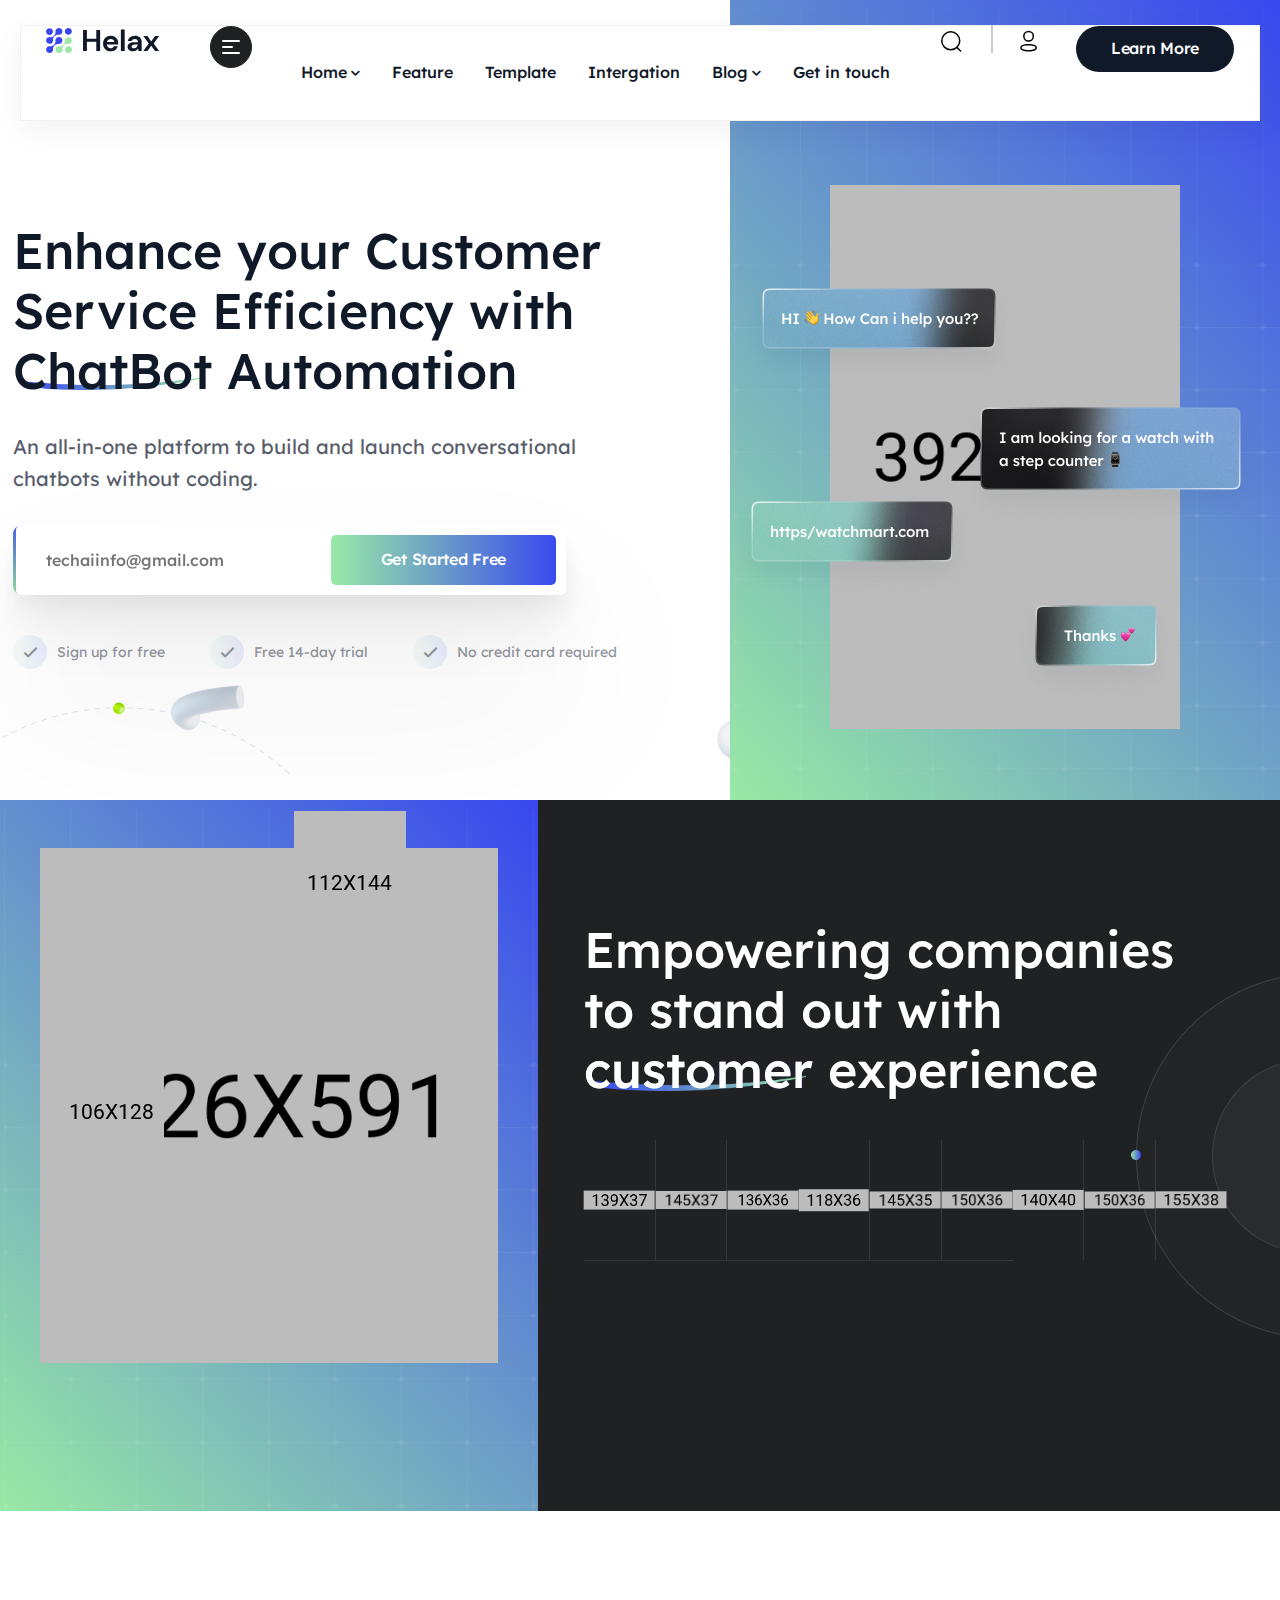
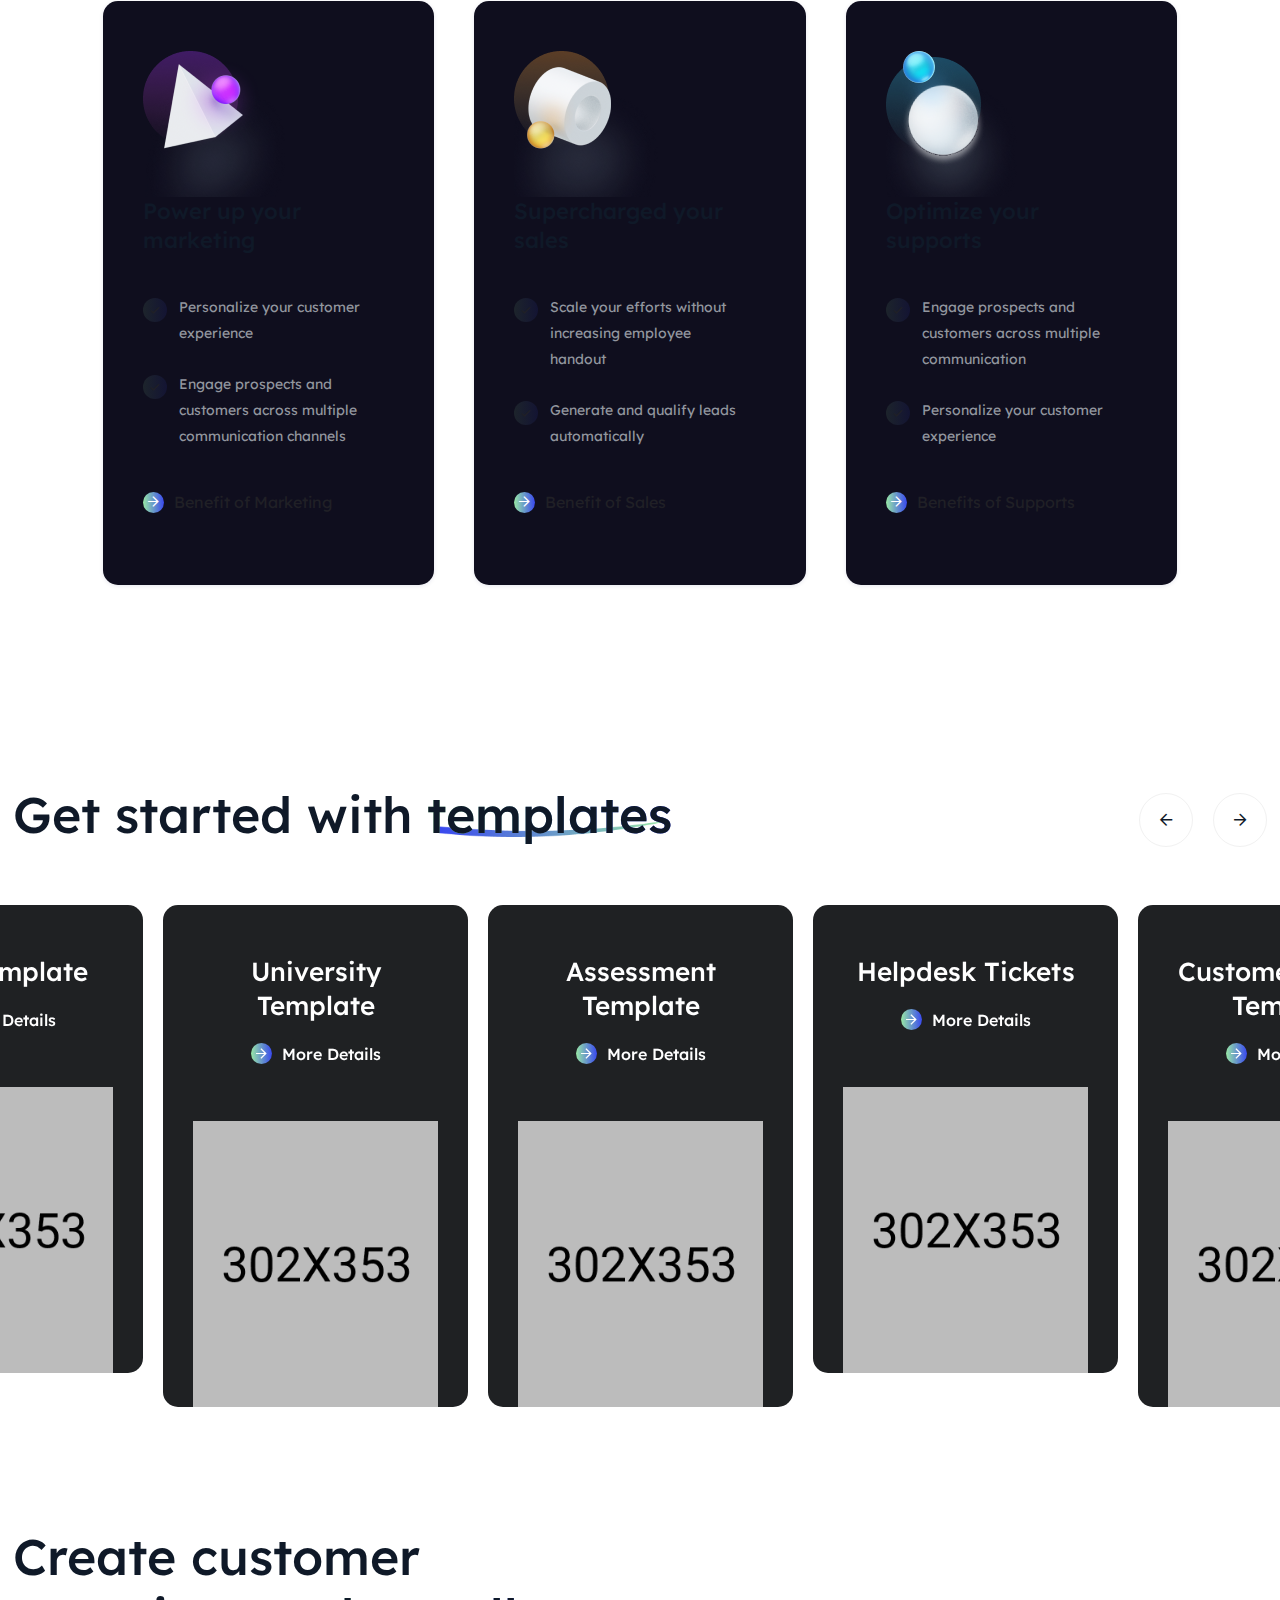
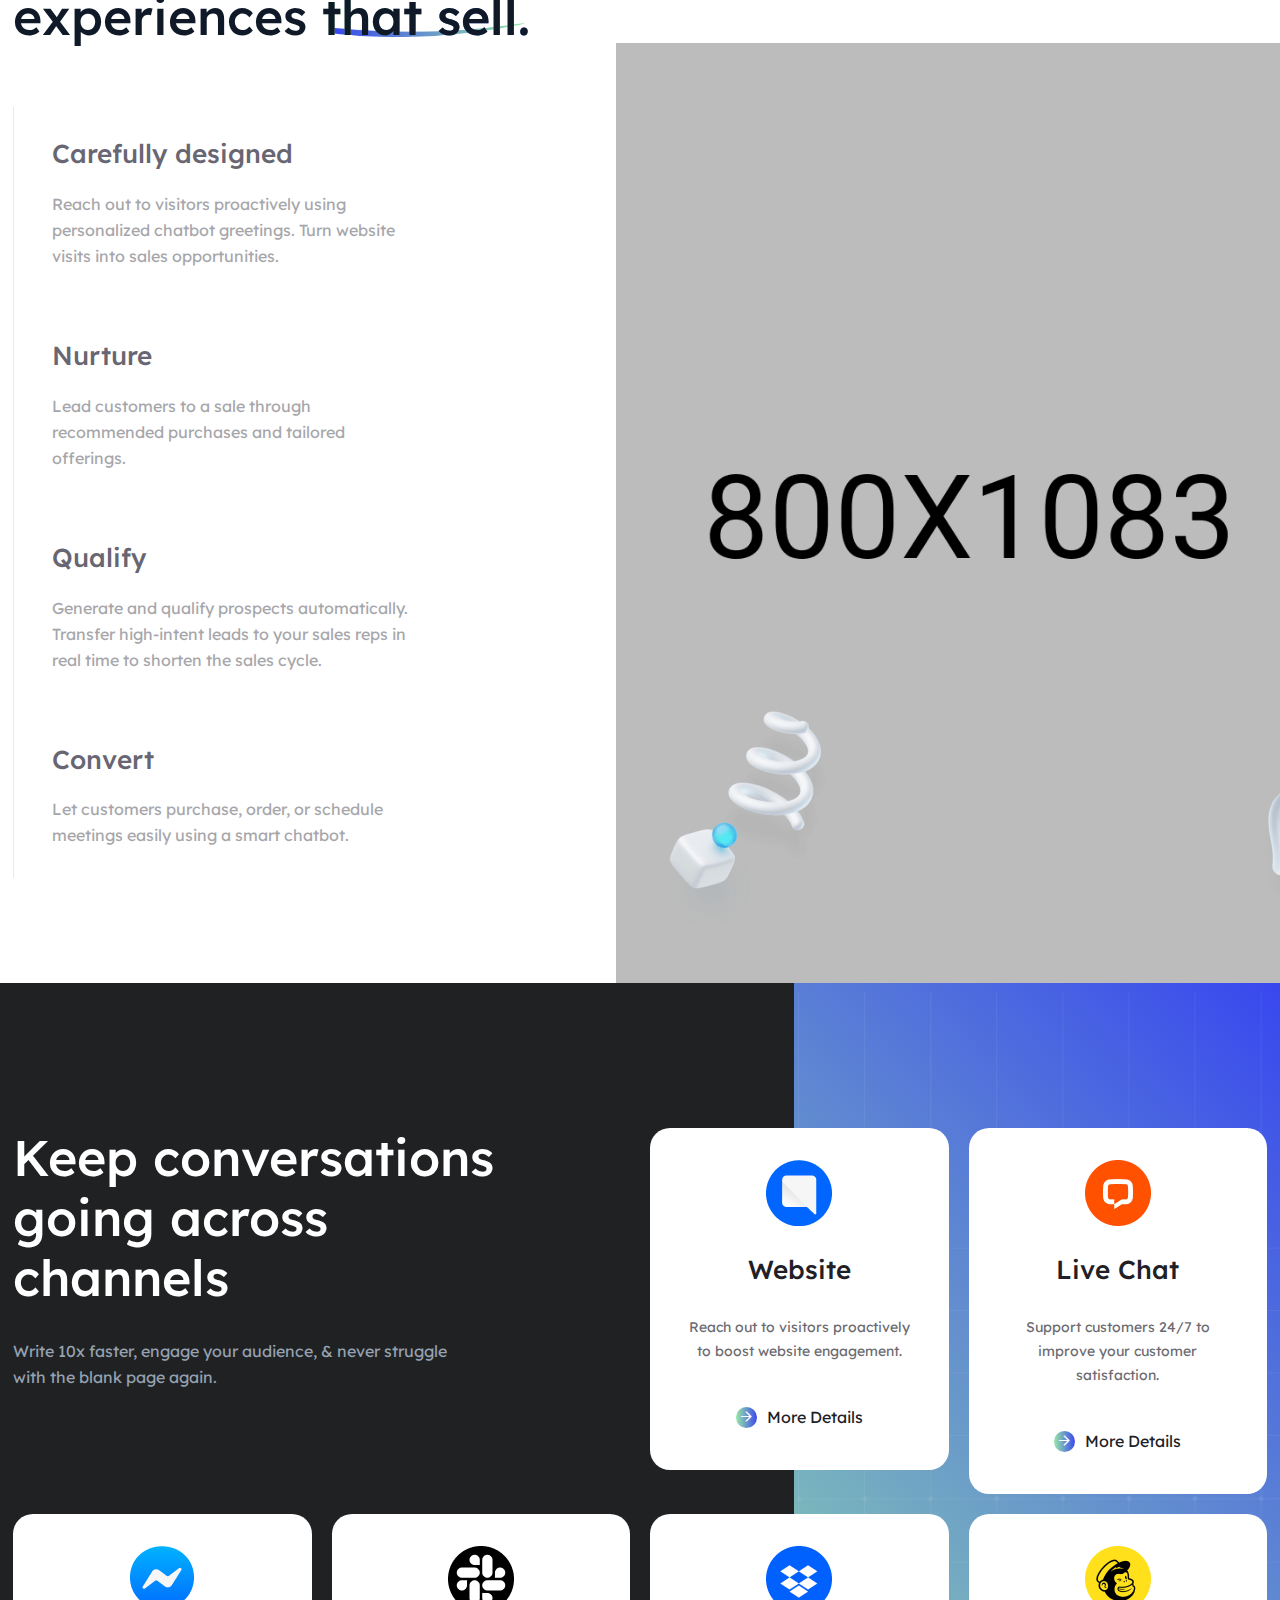
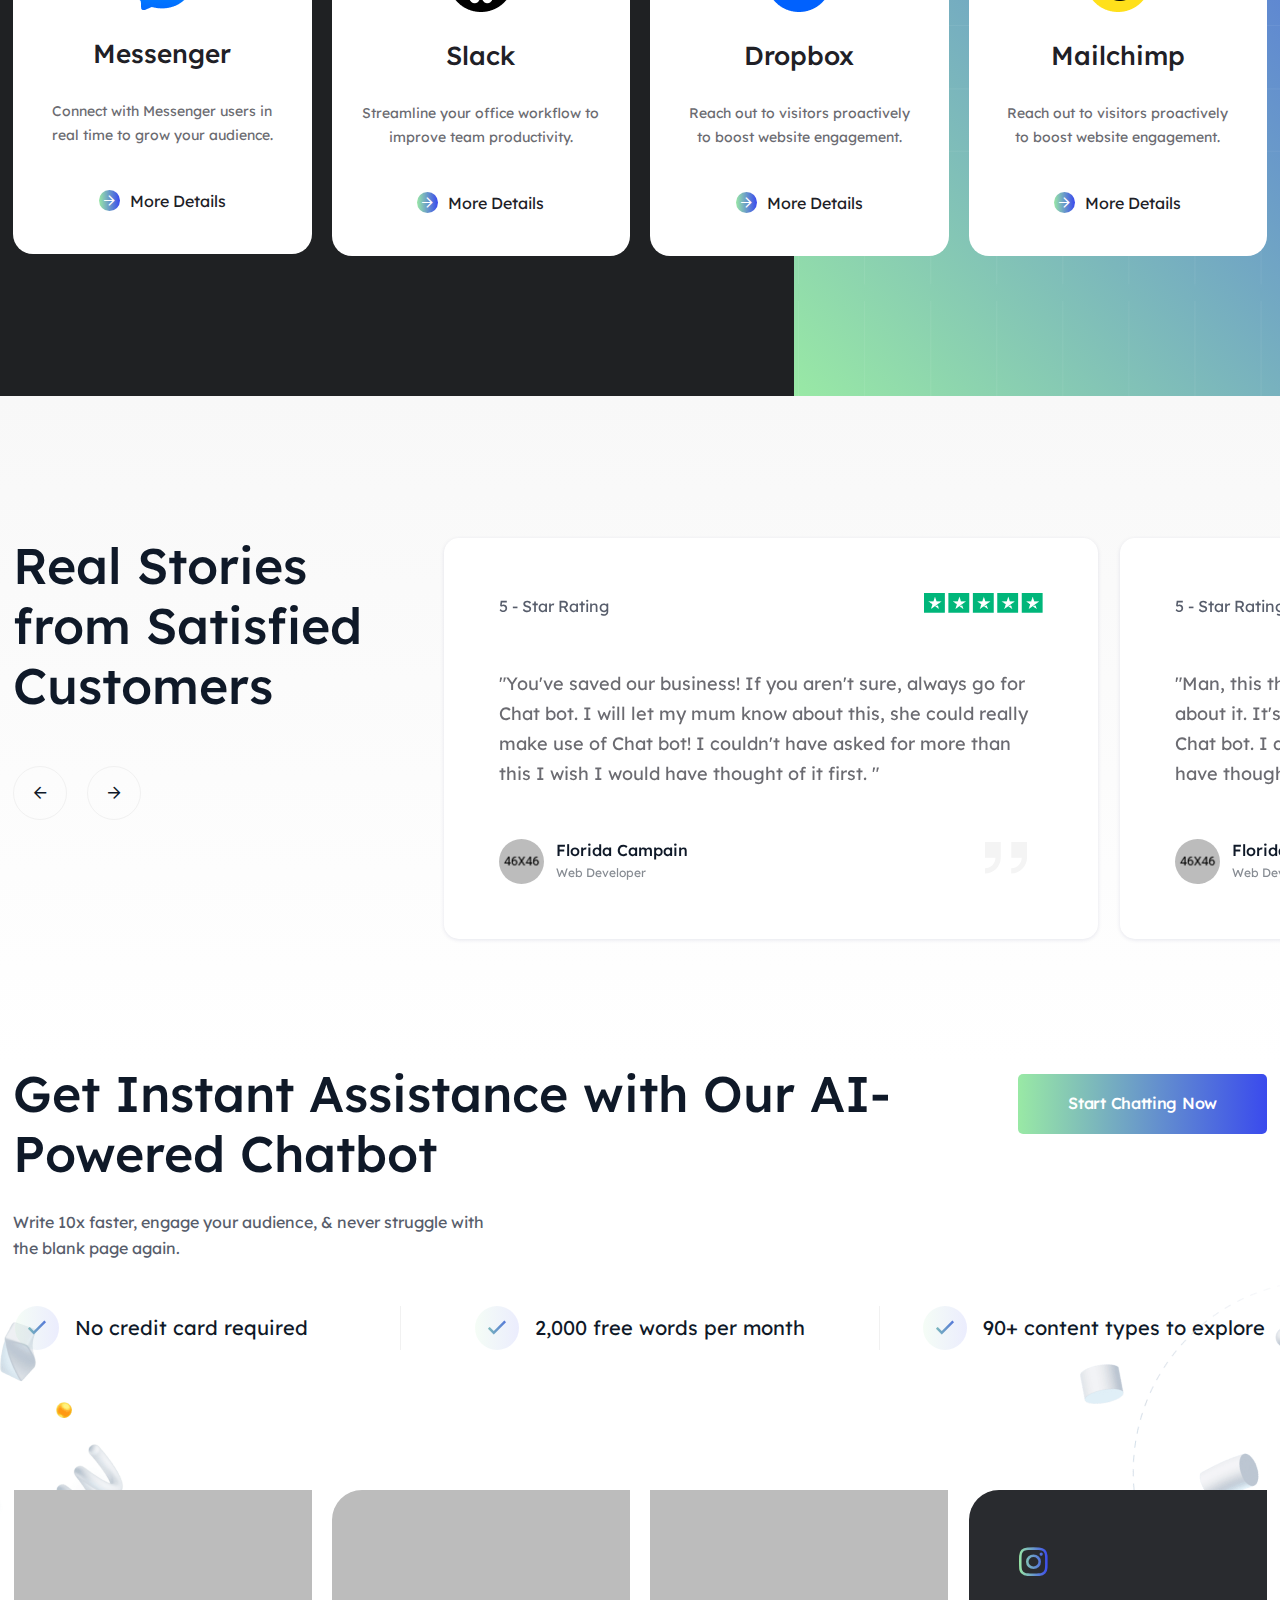
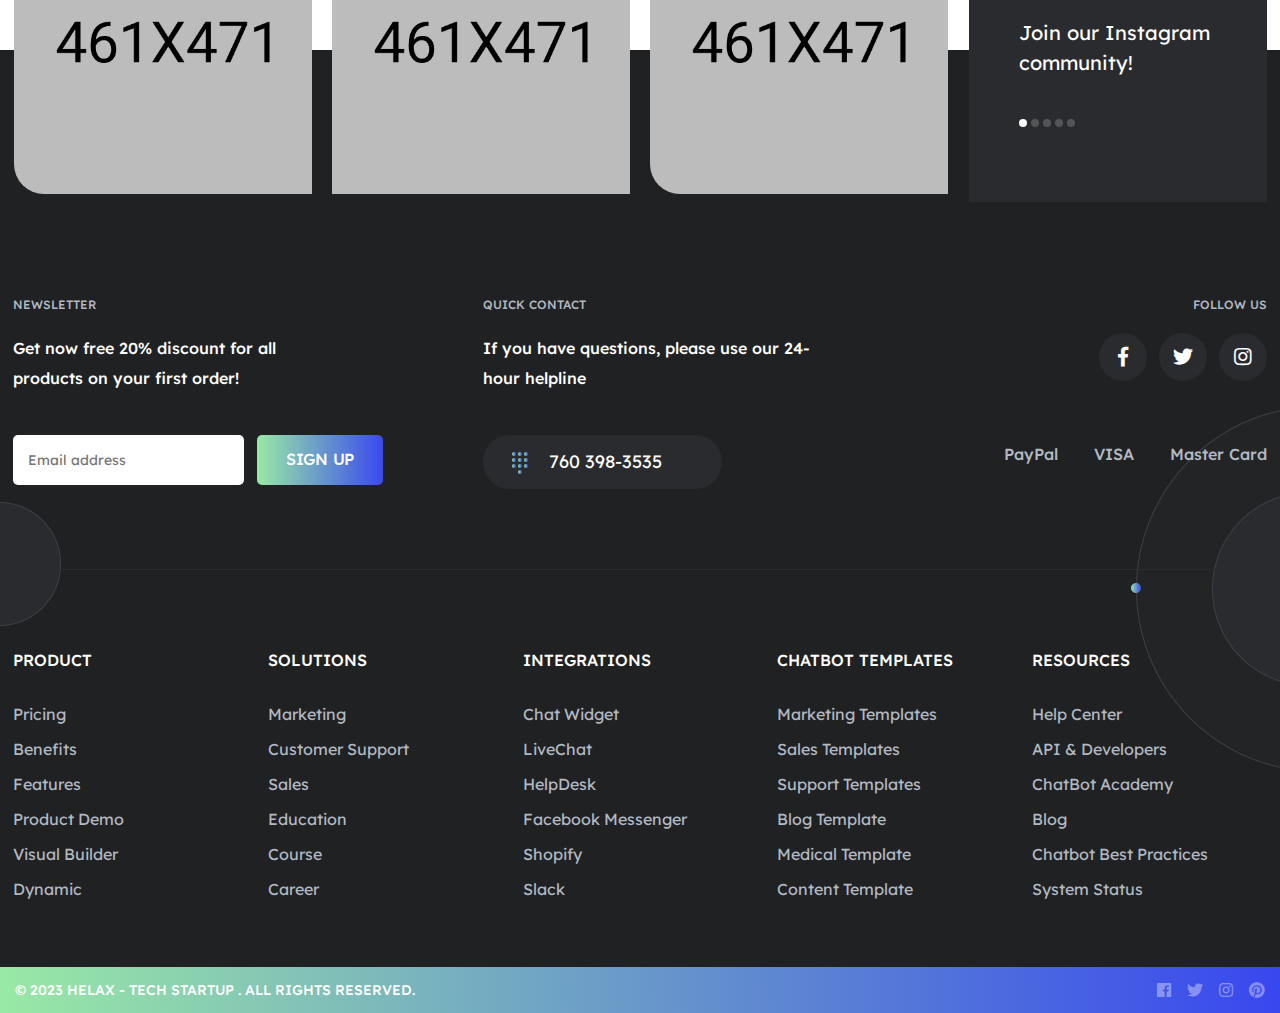
==== index.html @ 18f10453 "first commit" ====
<!doctype html>
<html lang="zxx">

<head>

    <!--========= Required meta tags =========-->
    <meta charset="utf-8">
    <meta http-equiv="x-ua-compatible" content="ie=edge">
    <meta name="description" content="">
    <meta name="viewport" content="width=device-width, initial-scale=1, shrink-to-fit=no">

    <title>Helax - Tech Startup Landing Page Html Template</title>

    <link rel="shortcut icon" href="assets/img/favicon.png" type="images/x-icon"/>

    <!-- css include -->
    <link rel="stylesheet" href="assets/css/bootstrap.min.css">
    <link rel="stylesheet" href="assets/css/fontawesome.css">
    <link rel="stylesheet" href="assets/css/animate.css">
    <link rel="stylesheet" href="assets/css/metisMenu.css">
    <link rel="stylesheet" href="assets/css/swiper.min.css">
    <link rel="stylesheet" href="assets/css/magnific-popup.css">
    <link rel="stylesheet" href="assets/css/main.css">
</head>

<body>

    <div id="xb-loadding" class="xb-loader"><div class="xb-dual-ring"></div></div>

    <div class="xb-cursor tx-js-cursor">
        <div class="xb-cursor-wrapper">
            <div class="xb-cursor--follower xb-js-follower"></div>
        </div>
    </div>

    <div class="progress-wrap">
        <svg class="progress-circle svg-content" width="100%" height="100%" viewBox="-1 -1 102 102">
            <path d="M50,1 a49,49 0 0,1 0,98 a49,49 0 0,1 0,-98"/>
        </svg>
    </div>

    <div class="body_wrap">
        
        <!-- header start -->
        <header class="site-header header-style-one">
            <div class="header__main-wrap stricky">
                <div class="container mxw_1580">
                    <div class="header__main ul_li_between">
                        <div class="header__left ul_li">
                            <div class="header__logo">
                                <a href="index.html"><img src="assets/img/logo/logo.svg" alt=""></a>
                            </div>
                            <div class="d-none d-lg-block">
                                <a class="header__bar hamburger_menu" href="javascript:void(0);">
                                    <div class="header__bar-icon">
                                        <span></span>
                                        <span></span>
                                        <span></span>
                                    </div>
                                </a>
                            </div>
                        </div>
                        <div class="main-menu__wrap ul_li navbar navbar-expand-lg">
                            <nav class="main-menu collapse navbar-collapse">
                                <ul>
                                    <li class="menu-item-has-children active"><a href="index.html">Home</a>
                                        <ul class="submenu">
                                            <li class="active"><a href="index.html">Home Chatbot</a></li>
                                            <li><a href="home-2.html">Home CRM</a></li>
                                            <li><a href="home-3.html">Home Copy Writing</a></li>
                                        </ul>
                                    </li>
                                    <li><a class="scrollspy-btn" href="#feature">Feature</a></li>
                                    <li><a class="scrollspy-btn" href="#template">Template</a></li>
                                    <li><a class="scrollspy-btn" href="#intergation">Intergation</a></li>
                                    <li class="menu-item-has-children">
                                        <a href="#!">Blog</a>
                                        <ul class="submenu">
                                            <li><a href="blog.html">Blog</a></li>
                                            <li><a href="blog-single.html">Blog Details</a></li>
                                        </ul>
                                    </li>
                                    <li><a href="contact.html">Get in touch</a></li>
                                </ul>
                            </nav>
                        </div>
                        <div class="header__right-info ul_li">
                            <div class="d-lg-none">
                                <a class="header__bar hamburger_menu" href="javascript:void(0);">
                                    <div class="header__bar-icon">
                                        <span></span>
                                        <span></span>
                                        <span></span>
                                    </div>
                                </a>
                            </div>
                            <a class="header__search header-search-btn" href="javascript:void(0);">
                                <img src="assets/img/icon/search.svg" alt="">
                            </a>
                            <div class="header__account">
                                <a href="#!">
                                    <img src="assets/img/icon/user.svg" alt="">
                                </a>
                            </div>
                            <div class="header__button">
                                <a class="thm-btn thm-btn--dark" href="#!">Learn More</a>
                            </div>
                        </div>
                    </div>
                </div>
            </div>
        </header>
        <!-- header end -->

        <!-- slide bar start -->
		 <aside class="slide-bar">
            <div class="close-mobile-menu">
                <a class="tx-close" href="javascript:void(0);"></a>
            </div>

            <!-- sidebar-info start -->
            <div class="sidebar-info">
                <div class="sidebar-logo mb-30">
                    <a href="index.html">
                        <img src="assets/img/logo/logo.svg" alt="logo">
                    </a>
                </div>
                <div class="sidebar-content mb-40">
                    <p>Revolutionize Your Future: Harness the Power of Technology for Unparalleled Growth and Success!</p>
                </div>
                <ul class="sidebar-menu list-unstyled">
                    <li><a href="#!">About</a></li>
                    <li><a href="#!">Services</a></li>
                    <li><a href="#!">Projects</a></li>
                    <li><a href="#!">Blog</a></li>
                    <li><a href="#!">Contact</a></li>
                </ul>
                <div class="ul_li mt-60">
                    <div class="ct-content-wrap d-flex">
                        <div class="ct-title col-auto">Call us:</div>
                        <div class="ct-content-wrap col">
                            <div class="ct-item-wrap row">
                                <div class="ct-item col-auto "> 
                                    <span class="item-content"><a href="tel:02456787535" class="tel">024 5678 7535</a></span>
                                </div>
                                <div class="ct-item col-auto "> <span class="item-content"><a href="mailto:support@gmail.com">support@gmail.com</a></span>
                                </div>
                            </div>
                        </div>
                    </div>
                </div>
                
                <div class="sidebar-socials-wrap mt-30"> <a class="social-item" href="https://facebook.com" target="_blank">Facebook</a><a class="social-item" href="https://www.behance.net/" target="_blank">Behance</a><a class="social-item" href="#" target="_blank">Telegram</a><a class="social-item" href="https://dribbble.com/" target="_blank">Dribbble</a></div>
            </div>
            <!-- sidebar-info end -->

            <!-- side-mobile-menu start -->
            <nav class="side-mobile-menu">
                <div class="header-mobile-search">
                    <form role="search" method="get" action="#"> 
                        <input type="text" placeholder="Search Keywords"> 
                        <button type="submit"><i class="ti-search"></i></button>
                    </form>
                </div>
                <ul id="mobile-menu-active">
                    <li class="dropdown"><a href="index.html">Home</a>
                        <ul class="sub-menu">
                            <li class="active"><a href="index.html">Home Chatbot</a></li>
                            <li><a href="home-2.html">Home CRM</a></li>
                            <li><a href="home-3.html">Home Copy Writing</a></li>
                        </ul>
                    </li>
                    <li><a class="scrollspy-btn" href="#feature">Feature</a></li>
                    <li><a class="scrollspy-btn" href="#template">Template</a></li>
                    <li><a class="scrollspy-btn" href="#intergation">Intergation</a></li>
                    <li class="dropdown">
                        <a href="#!">Blog</a>
                        <ul class="sub-menu">
                            <li><a href="blog.html">Blog</a></li>
                            <li><a href="blog-single.html">Blog Details</a></li>
                        </ul>
                    </li>
                    <li><a href="contact.html">Get in touch</a></li>
                </ul>
                
            </nav>
            <!-- side-mobile-menu end -->
        </aside>

         <!-- header search start -->
         <div class="header-search-form-wrapper">
            <div class="tx-search-close tx-close"></div>
            <div class="header-search-container">
                <form role="search" class="search-form" action="#">
                <input type="search"  class="search-field" placeholder="Search …" value="" name="s">
                <button type="submit" class="search-submit"><i class="flaticon-magnifying-glass"></i></button>
                </form>
            </div>
        </div>
        <!-- header search end -->
        <div class="body-overlay"></div>
        <!-- slide bar end -->

       <main>
            <!-- hero start -->
            <section class="hero hero-style-one pos-rel">
                <div class="container">
                    <div class="row align-items-center">
                        <div class="col-lg-8">
                            <div class="hero__content style-2">
                               <h1 class="title wow fadeInUp" data-wow-delay="0ms" data-wow-duration=".5s">Enhance your Customer
                                Service Efficiency with <span class="shape">ChatBot</span> Automation</h1>
                                <p class="wow fadeInUp mb-45" data-wow-delay="200ms" data-wow-duration=".5s">An all-in-one platform to build and launch conversational <br> chatbots without coding.</p>
                                <div class="hero__form wow fadeInUp" data-wow-delay="400ms" data-wow-duration=".5s">
                                    <form action="#!">
                                        <input type="text" placeholder="techaiinfo@gmail.com">
                                        <button class="thm-btn thm-btn--gradient">Get Started Free</button>
                                    </form>
                                </div>
                                <ul class="hero__list ul_li wow fadeInUp" data-wow-delay="600ms" data-wow-duration=".5s">
                                    <li><i class="far fa-check"></i>Sign up for free</li>
                                    <li><i class="far fa-check"></i>Free 14-day trial</li>
                                    <li><i class="far fa-check"></i>No credit card required</li>
                                </ul>
                            </div>
                        </div>
                    </div>
                    <div class="hero__img-bg">
                        <div class="hero__image pos-rel">
                            <img src="assets/img/hero/hero_img-2.png" alt="">
                            <div class="hero__chat-list">
                                <div class="chat-item chat-item--1 wow fadeInLeft" data-wow-delay="200ms" data-wow-duration=".7s">
                                   <img src="assets/img/hero/chat_01.png" alt="">
                                </div>
                                <div class="chat-item chat-item--2 wow fadeInRight" data-wow-delay="300ms" data-wow-duration=".7s">
                                   <img src="assets/img/hero/chat_02.png" alt="">
                                </div>
                                <div class="chat-item chat-item--3 wow fadeInLeft" data-wow-delay="400ms" data-wow-duration=".7s">
                                   <img src="assets/img/hero/chat_03.png" alt="">
                                </div>
                                <div class="chat-item chat-item--4 wow fadeInRight" data-wow-delay="500ms" data-wow-duration=".7s">
                                   <img src="assets/img/hero/chat_04.png" alt="">
                                </div>
                            </div>
                        </div>
                    </div>
                </div>
                <div class="hero__shape2">
                    <div class="shape shape--1" data-parallax='{"y" : 50}'>
                        <img src="assets/img/shape/h_shape3.png" alt="">
                    </div>
                    <div class="shape shape--2" data-parallax='{"y" : 70}'>
                        <img src="assets/img/shape/h_shape4.png" alt="">
                    </div>
                    <div class="shape shape--3" data-parallax='{"x" : 90}'>
                        <img src="assets/img/shape/h_shape5.png" alt="">
                    </div>
                </div>
            </section>
            <!-- hero start -->

            <!-- brand start -->
            <section class="brand brand__pb pos-rel dark-bg pt-120">
                <div class="container">
                    <div class="row">
                        <div class="col-lg-7 offset-lg-5">
                            <div class="brand__area">
                                <div class="sec-title sec-title--white mb-40">
                                    <h2 class="sec-title__title">Empowering companies to stand out with <span class="shape">customer</span> experience</h2>
                                </div>
                                <div class="brand__wrap ul_li">
                                    <div class="brand__item">
                                        <a href="#!">
                                            <img src="assets/img/brand/b_01.png" alt="">
                                            <img src="assets/img/brand/bh_01.png" alt="">
                                        </a>
                                        <span class="dot dot--1"></span>
                                        <span class="dot dot--2"></span>
                                        <span class="dot dot--3"></span>
                                        <span class="dot dot--4"></span>
                                    </div>
                                    <div class="brand__item">
                                        <a href="#!">
                                            <img src="assets/img/brand/b_02.png" alt="">
                                            <img src="assets/img/brand/bh_02.png" alt="">
                                        </a>
                                        <span class="dot dot--1"></span>
                                        <span class="dot dot--2"></span>
                                        <span class="dot dot--3"></span>
                                        <span class="dot dot--4"></span>
                                    </div>
                                    <div class="brand__item">
                                        <a href="#!">
                                            <img src="assets/img/brand/b_03.png" alt="">
                                            <img src="assets/img/brand/bh_03.png" alt="">
                                        </a>
                                        <span class="dot dot--1"></span>
                                        <span class="dot dot--2"></span>
                                        <span class="dot dot--3"></span>
                                        <span class="dot dot--4"></span>
                                    </div>
                                    <div class="brand__item">
                                        <a href="#!">
                                            <img src="assets/img/brand/b_04.png" alt="">
                                            <img src="assets/img/brand/bh_04.png" alt="">
                                        </a>
                                        <span class="dot dot--1"></span>
                                        <span class="dot dot--2"></span>
                                        <span class="dot dot--3"></span>
                                        <span class="dot dot--4"></span>
                                    </div>
                                    <div class="brand__item">
                                        <a href="#!">
                                            <img src="assets/img/brand/b_05.png" alt="">
                                            <img src="assets/img/brand/bh_05.png" alt="">
                                        </a>
                                        <span class="dot dot--1"></span>
                                        <span class="dot dot--2"></span>
                                        <span class="dot dot--3"></span>
                                        <span class="dot dot--4"></span>
                                    </div>
                                    <div class="brand__item">
                                        <a href="#!">
                                            <img src="assets/img/brand/b_06.png" alt="">
                                            <img src="assets/img/brand/bh_06.png" alt="">
                                        </a>
                                        <span class="dot dot--1"></span>
                                        <span class="dot dot--2"></span>
                                        <span class="dot dot--3"></span>
                                        <span class="dot dot--4"></span>
                                    </div>
                                    <div class="brand__item">
                                        <a href="#!">
                                            <img src="assets/img/brand/b_07.png" alt="">
                                            <img src="assets/img/brand/bh_07.png" alt="">
                                        </a>
                                        <span class="dot dot--1"></span>
                                        <span class="dot dot--2"></span>
                                        <span class="dot dot--3"></span>
                                        <span class="dot dot--4"></span>
                                    </div>
                                    <div class="brand__item">
                                        <a href="#!">
                                            <img src="assets/img/brand/b_08.png" alt="">
                                            <img src="assets/img/brand/bh_08.png" alt="">
                                        </a>
                                        <span class="dot dot--1"></span>
                                        <span class="dot dot--2"></span>
                                        <span class="dot dot--3"></span>
                                        <span class="dot dot--4"></span>
                                    </div>
                                    <div class="brand__item">
                                        <a href="#!">
                                            <img src="assets/img/brand/b_09.png" alt="">
                                            <img src="assets/img/brand/bh_09.png" alt="">
                                        </a>
                                        <span class="dot dot--1"></span>
                                        <span class="dot dot--2"></span>
                                        <span class="dot dot--3"></span>
                                        <span class="dot dot--4"></span>
                                    </div>
                                </div>
                            </div>
                        </div>
                    </div>
                </div>
                <div class="brand__shape">
                    <img src="assets/img/shape/b_shape.png" alt="">
                </div>
                <div class="brand__img">
                    <div class="image pos-rel">
                        <img src="assets/img/brand/brand_img.png" alt="">
                        <div class="brand__animation-img">
                            <div class="img img--1">
                                <img src="assets/img/brand/brand_img2.png" alt="">
                            </div>
                            <div class="img img--2">
                                <img src="assets/img/brand/brand_img3.png" alt="">
                            </div>
                        </div>
                    </div>
                </div>
            </section>
            <!-- brand end -->

            <!-- feature start -->
            <section id="feature" class="feature pos-rel">
                <div class="container">
                    <div class="feature__wrapper">
                        <div class="row mt-none-20 justify-content-center">
                            <div class="col-lg-4 col-md-6 mt-20">
                                <div class="feature__single">
                                    <div class="icon">
                                        <img src="assets/img/icon/f_01.png" alt="">
                                    </div>
                                    <h3>Power up your marketing</h3>
                                    <ul class="feature__list mb-40">
                                        <li><i class="far fa-check"></i>Personalize your customer <br> experience</li>
                                        <li><i class="far fa-check"></i>Engage prospects and <br> customers across multiple <br> communication channels</li>
                                    </ul>
                                    <a href="#!"><i class="far fa-arrow-right"></i>Benefit of Marketing</a>
                                </div>
                            </div>
                            <div class="col-lg-4 col-md-6 mt-20">
                                <div class="feature__single">
                                    <div class="icon">
                                        <img src="assets/img/icon/f_02.png" alt="">
                                    </div>
                                    <h3>Supercharged your sales</h3>
                                    <ul class="feature__list mb-40">
                                        <li><i class="far fa-check"></i>Scale your efforts without <br> increasing employee <br> handout</li>
                                        <li><i class="far fa-check"></i>Generate and qualify leads automatically</li>
                                    </ul>
                                    <a href="#!"><i class="far fa-arrow-right"></i>Benefit of Sales</a>
                                </div>
                            </div>
                            <div class="col-lg-4 col-md-6 mt-20">
                                <div class="feature__single">
                                    <div class="icon">
                                        <img src="assets/img/icon/f_03.png" alt="">
                                    </div>
                                    <h3>Optimize your supports</h3>
                                    <ul class="feature__list mb-40">
                                        <li><i class="far fa-check"></i>Engage prospects and
                                            customers across multiple
                                            communication</li>
                                        <li><i class="far fa-check"></i>Personalize your customer
                                            experience</li>
                                    </ul>
                                    <a href="#!"><i class="far fa-arrow-right"></i>Benefits of Supports</a>
                                </div>
                            </div>
                        </div>
                    </div>
                </div>
                <div class="feature__shape">
                    <div class="shape shape--1" data-parallax='{"y" : 50}'>
                        <img class="wow fadeInLeft" src="assets/img/shape/fs_01.png" alt="">
                    </div>
                    <div class="shape shape--2" data-parallax='{"x" : 70}'>
                        <img class="wow fadeInRight" src="assets/img/shape/fs_03.png" alt="">
                    </div>
                </div>
            </section>
            <!-- feature end -->

            <!-- template start -->
            <section id="template" class="template pt-130 pb-120">
                <div class="container">
                    <div class="row align-items-center mb-40 mt-none-20">
                        <div class="col-lg-8 col-md-9 mt-20">
                            <div class="sec-title mb-20">
                                <h2 class="sec-title__title mb-15">Get started with <span class="shape">templates</span></h2>
                            </div>
                        </div>
                        <div class="col-lg-4 col-md-3 mt-20">
                            <div class="template__nav mb-10">
                                <div class="template-nav-item template-button-prev"><i class="far fa-arrow-left"></i></div>
                                <div class="template-nav-item template-button-next"><i class="far fa-arrow-right"></i></div>
                            </div>
                        </div>
                    </div>
                </div>
                <div class="template__slider swiper-container">
                    <div class="swiper-wrapper">
                        <div class="swiper-slide template__item">
                            <h3 class="title">Assessment Template</h3>
                            <a href="#!"><i class="far fa-arrow-right"></i>More Details</a>
                            <div class="image">
                                <img src="assets/img/template/img_01.png" alt="">
                            </div>
                        </div>
                        <div class="swiper-slide template__item">
                            <h3 class="title">Helpdesk Tickets</h3>
                            <a href="#!"><i class="far fa-arrow-right"></i>More Details</a>
                            <div class="image">
                                <img src="assets/img/template/img_02.png" alt="">
                            </div>
                        </div>
                        <div class="swiper-slide template__item">
                            <h3 class="title">Customer Service Template</h3>
                            <a href="#!"><i class="far fa-arrow-right"></i>More Details</a>
                            <div class="image">
                                <img src="assets/img/template/img_03.png" alt="">
                            </div>
                        </div>
                        <div class="swiper-slide template__item">
                            <h3 class="title">Discount Template</h3>
                            <a href="#!"><i class="far fa-arrow-right"></i>More Details</a>
                            <div class="image">
                                <img src="assets/img/template/img_04.png" alt="">
                            </div>
                        </div>
                        <div class="swiper-slide template__item">
                            <h3 class="title">Real State Template</h3>
                            <a href="#!"><i class="far fa-arrow-right"></i>More Details</a>
                            <div class="image">
                                <img src="assets/img/template/img_05.png" alt="">
                            </div>
                        </div>
                        <div class="swiper-slide template__item">
                            <h3 class="title">Refugee Support Template</h3>
                            <a href="#!"><i class="far fa-arrow-right"></i>More Details</a>
                            <div class="image">
                                <img src="assets/img/template/img_06.png" alt="">
                            </div>
                        </div>
                        <div class="swiper-slide template__item">
                            <h3 class="title">Restaurant Template</h3>
                            <a href="#!"><i class="far fa-arrow-right"></i>More Details</a>
                            <div class="image">
                                <img src="assets/img/template/img_07.png" alt="">
                            </div>
                        </div>
                        <div class="swiper-slide template__item">
                            <h3 class="title">Sales Template</h3>
                            <a href="#!"><i class="far fa-arrow-right"></i>More Details</a>
                            <div class="image">
                                <img src="assets/img/template/img_08.png" alt="">
                            </div>
                        </div>
                        <div class="swiper-slide template__item">
                            <h3 class="title">University Template</h3>
                            <a href="#!"><i class="far fa-arrow-right"></i>More Details</a>
                            <div class="image">
                                <img src="assets/img/template/img_09.png" alt="">
                            </div>
                        </div>
                    </div>
                </div>
            </section>
            <!-- template end -->
            
            <!-- feature start -->
            <section id="process" class="feature pos-rel">
                <div class="container">
                    <div class="row align-items-end">
                        <div class="col-lg-6">
                            <div class="pb-105">
                                <div class="sec-title mb-60">
                                    <h2 class="sec-title__title">Create customer experiences <span class="shape">that sell.</span></h2>
                                </div>
                                <ul class="feature__content-list list-unstyled">
                                    <li>
                                        <h3>Carefully designed</h3>
                                        <p>Reach out to visitors proactively using personalized chatbot greetings. Turn website visits into sales opportunities.</p>
                                    </li>
                                    <li>
                                        <h3>Nurture</h3>
                                        <p>Lead customers to a sale through recommended purchases and tailored offerings.</p>
                                    </li>
                                    <li>
                                        <h3>Qualify</h3>
                                        <p>Generate and qualify prospects automatically. Transfer high-intent leads to your sales reps in real time to shorten the sales cycle.</p>
                                    </li>
                                    <li>
                                        <h3>Convert</h3>
                                        <p>Let customers purchase, order, or schedule meetings easily using a smart chatbot.</p>
                                    </li>
                                </ul>
                            </div>
                        </div>
                        <div class="col-lg-6">
                            <div class="feature__img">
                                <img src="assets/img/feature/img_01.png" alt="">
                                <div class="feature__img-ss">
                                    <div class="ss ss--1 wow fadeInUp" data-wow-delay="0ms" data-wow-duration=".7s">
                                        <img src="assets/img/feature/ss_01.png" alt="">
                                    </div>
                                    <div class="ss ss--2 wow fadeInUp" data-wow-delay="200ms" data-wow-duration=".7s">
                                        <img src="assets/img/feature/ss_02.png" alt="">
                                    </div>
                                    <div class="ss ss--3 wow fadeInUp" data-wow-delay="400ms" data-wow-duration=".7s">
                                        <img src="assets/img/feature/ss_03.png" alt="">
                                    </div>
                                </div>
                                <div class="feature__img-shape">
                                    <div class="shape shape--1" data-parallax='{"y" : 80}'>
                                        <img src="assets/img/shape/fs_01.png" alt="">
                                    </div>
                                    <div class="shape shape--2" data-parallax='{"x" : 80}'>
                                        <img src="assets/img/shape/fs_02.png" alt="">
                                    </div>
                                </div>
                            </div>
                        </div>
                    </div>
                </div>
            </section>
            <!-- feature end -->

            <!-- intergation start -->
            <section id="intergation" class="intergation intergation__bg dark-bg pt-125 pb-140">
                <div class="container">
                    <div class="row justify-content-center">
                        <div class="col-lg-6 col-md-6 mt-20">
                            <div class="sec-title sec-title--white">
                                <h2 class="sec-title__title mb-30">Keep conversations <br> going across <br> channels</h2>
                                <p>Write 10x faster, engage your audience, & never struggle <br> with the blank page again.</p>
                            </div>
                        </div>
                        <div class="col-lg-3 col-md-6 mt-20">
                            <div class="intergation__item text-center">
                                <div class="icon">
                                    <img src="assets/img/icon/i_01.png" alt="">
                                </div>
                                <h3>Website</h3>
                                <p>Reach out to visitors proactively to boost website engagement.</p>
                                <a href="#!"><i class="far fa-arrow-right"></i>More Details</a>
                            </div>
                        </div>
                        <div class="col-lg-3 col-md-6 mt-20">
                            <div class="intergation__item text-center">
                                <div class="icon">
                                    <img src="assets/img/icon/i_02.png" alt="">
                                </div>
                                <h3>Live Chat</h3>
                                <p>Support customers 24/7 to improve your customer satisfaction.</p>
                                <a href="#!"><i class="far fa-arrow-right"></i>More Details</a>
                            </div>
                        </div>
                        <div class="col-lg-3 col-md-6 mt-20">
                            <div class="intergation__item text-center">
                                <div class="icon">
                                    <img src="assets/img/icon/i_03.png" alt="">
                                </div>
                                <h3>Messenger</h3>
                                <p>Connect with Messenger users in real time to grow your audience.</p>
                                <a href="#!"><i class="far fa-arrow-right"></i>More Details</a>
                            </div>
                        </div>
                        <div class="col-lg-3 col-md-6 mt-20">
                            <div class="intergation__item text-center">
                                <div class="icon">
                                    <img src="assets/img/icon/i_04.png" alt="">
                                </div>
                                <h3>Slack</h3>
                                <p>Streamline your office workflow to improve team productivity.</p>
                                <a href="#!"><i class="far fa-arrow-right"></i>More Details</a>
                            </div>
                        </div>
                        <div class="col-lg-3 col-md-6 mt-20">
                            <div class="intergation__item text-center">
                                <div class="icon">
                                    <img src="assets/img/icon/i_05.png" alt="">
                                </div>
                                <h3>Dropbox</h3>
                                <p>Reach out to visitors proactively to boost website engagement.</p>
                                <a href="#!"><i class="far fa-arrow-right"></i>More Details</a>
                            </div>
                        </div>
                        <div class="col-lg-3 col-md-6 mt-20">
                            <div class="intergation__item text-center">
                                <div class="icon">
                                    <img src="assets/img/icon/i_06.png" alt="">
                                </div>
                                <h3>Mailchimp</h3>
                                <p>Reach out to visitors proactively to boost website engagement.</p>
                                <a href="#!"><i class="far fa-arrow-right"></i>More Details</a>
                            </div>
                        </div>
                    </div>
                </div>
            </section>
            <!-- intergation end -->

            <!-- testimonial start -->
            <section class="testimonial testimonial__gr-bg pt-140 pb-105">
                <div class="container">
                    <div class="row">
                        <div class="col-lg-4">
                            <div class="sec-title mb-50">
                                <h2 class="sec-title__title">Real Stories from Satisfied Customers</h2>
                            </div>
                            <div class="template__nav testimonial__button mb-10">
                                <div class="template-nav-item tm-button-prev"><i class="far fa-arrow-left"></i></div>
                                <div class="template-nav-item tm-button-next"><i class="far fa-arrow-right"></i></div>
                            </div>
                        </div>
                        <div class="col-lg-8">
                            <div class="testimonial__active swiper-container">
                                <div class="swiper-wrapper">
                                    <div class="testimonial__single swiper-slide">
                                        <div class="rating ul_li_between mb-50">
                                            <span>5 - Star Rating</span>
                                            <img src="assets/img/icon/rating.png" alt="">
                                        </div>
                                        <p>"You've saved our business! If you aren't sure, always go for Chat bot. I will let my mum know about this, she could really make use of Chat bot! I couldn't have asked for more than this I wish I would have thought of it first. "</p>
                                        <div class="author ul_li">
                                            <div class="avatar">
                                                <img src="assets/img/avatar/tm_avatar1.jpg" alt="">
                                            </div>
                                            <div class="content">
                                                <h4>Florida Campain</h4>
                                                <span>Web Developer</span>
                                            </div>
                                        </div>
                                        <div class="quote">
                                            <img src="assets/img/icon/quote_icon.svg" alt="">
                                        </div>
                                    </div>
                                    <div class="testimonial__single swiper-slide">
                                        <div class="rating ul_li_between mb-50">
                                            <span>5 - Star Rating</span>
                                            <img src="assets/img/icon/rating.png" alt="">
                                        </div>
                                        <p>"Man, this thing is getting better and better as I learn more about it. It's really wonderful. If you aren't sure, always go for Chat bot. I am really satisfied with my Chat botI wish I would have thought of it first. Just what I was looking for.</p>
                                        <div class="author ul_li">
                                            <div class="avatar">
                                                <img src="assets/img/avatar/tm_avatar2.jpg" alt="">
                                            </div>
                                            <div class="content">
                                                <h4>Florida Campain</h4>
                                                <span>Web Developer</span>
                                            </div>
                                        </div>
                                        <div class="quote">
                                            <img src="assets/img/icon/quote_icon.svg" alt="">
                                        </div>
                                    </div>
                                    <div class="testimonial__single swiper-slide">
                                        <div class="rating ul_li_between mb-50">
                                            <span>5 - Star Rating</span>
                                            <img src="assets/img/icon/rating.png" alt="">
                                        </div>
                                        <p>"You've saved our business! If you aren't sure, always go for Chat bot. I will let my mum know about this, she could really make use of Chat bot! I couldn't have asked for more than this I wish I would have thought of it first. "</p>
                                        <div class="author ul_li">
                                            <div class="avatar">
                                                <img src="assets/img/avatar/tm_avatar1.jpg" alt="">
                                            </div>
                                            <div class="content">
                                                <h4>Florida Campain</h4>
                                                <span>Web Developer</span>
                                            </div>
                                        </div>
                                        <div class="quote">
                                            <img src="assets/img/icon/quote_icon.svg" alt="">
                                        </div>
                                    </div>
                                </div>
                            </div>
                        </div>
                    </div>
                </div>
            </section>
            <!-- testimonial end -->

            <!-- cta start -->
            <section class="cta pos-rel pb-140">
                <div class="container">
                    <div class="row mt-none-20">
                        <div class="col-xl-9 col-lg-8 mt-20">
                            <div class="sec-title">
                                <h2 class="sec-title__title mb-25">Get Instant Assistance with Our AI- <br>Powered Chatbot</h2>
                                <p>Write 10x faster, engage your audience, & never struggle with <br> the blank page again.</p>
                            </div>
                        </div>
                        <div class="col-xl-3 col-lg-4 mt-20">
                            <div class="cta__btn text-lg-end mt-10">
                                <a class="thm-btn thm-btn--gradient br-5" href="#!">Start Chatting Now</a>
                            </div>
                        </div>
                    </div>
                    <ul class="footer__top cta-list ul_li_between mt-35">
                        <li><i class="far fa-check"></i>No credit card required</li>
                        <li><i class="far fa-check"></i>2,000 free words per month</li>
                        <li><i class="far fa-check"></i>90+ content types to explore</li>
                    </ul>
                </div>
                <div class="cta__shape">
                    <div class="shape shape--1" data-parallax='{"y" : 80}'>
                        <img src="assets/img/shape/cta_shape1.png" alt="">
                    </div>
                    <div class="shape shape--2" data-parallax='{"x" : 80}'>
                        <img src="assets/img/shape/cta_shape2.png" alt="">
                    </div>
                </div>
            </section>
            <!-- cta end -->

            <!-- instagram start -->
            <section class="instagram">
                <div class="container">
                    <div class="row instagram__wrap">
                        <div class="col-lg-9 col-md-8">
                            <div class="instagram__slide swiper-container">
                                <div class="swiper-wrapper">
                                    <div class="instagram__item swiper-slide">
                                        <img src="assets/img/instagram/img_01.jpg" alt="">
                                    </div>
                                    <div class="instagram__item swiper-slide">
                                        <img src="assets/img/instagram/img_02.jpg" alt="">
                                    </div>
                                    <div class="instagram__item swiper-slide">
                                        <img src="assets/img/instagram/img_03.jpg" alt="">
                                    </div>
                                    <div class="instagram__item swiper-slide">
                                        <img src="assets/img/instagram/img_04.jpg" alt="">
                                    </div>
                                    <div class="instagram__item swiper-slide">
                                        <img src="assets/img/instagram/img_05.jpg" alt="">
                                    </div>
                                </div>
                            </div>
                        </div>
                        <div class="col-lg-3 col-md-4">
                            <div class="instagram__content">
                                <a href="#!"><i class="fab fa-instagram"></i></a>
                                <h3>Join our Instagram community!</h3>
                                <div class="swiper-pagination"></div>
                            </div>
                        </div>
                    </div>
                </div>
            </section>
            <!-- instagram end -->

       </main>

        <footer class="site-footer dark-bg footer-style-one pos-rel">
            <div class="container">
                <div class="row footer__cta-area mt-none-30">
                    <div class="col-lg-4 col-md-6 mt-30">
                        <div class="footer__cta">
                            <span class="title">NEWSLETTER</span>
                            <h4>Get now free 20% discount for all <br> products on your first order!</h4>
                            <form class="footer__newsletter" action="#">
                                <input type="text" placeholder="Email address">
                                <button class="thm-btn thm-btn--gradient br-5">SIGN UP</button>
                            </form>
                        </div>
                    </div>
                    <div class="col-lg-4 col-md-6 mt-30">
                        <div class="footer__cta pl-45">
                            <span class="title">QUICK CONTACT</span>
                            <h4>If you have questions, please use our 24- <br>hour helpline</h4>
                            <span class="cta-number"><span><img src="assets/img/icon/np_icon.svg" alt=""></span>760 398-3535</span>
                        </div>
                    </div>
                    <div class="col-lg-4 col-md-6 mt-30">
                        <div class="footer__cta text-lg-end">
                            <span class="title">FOLLOW US</span>
                            <ul class="footer__cta-social ul_li_right mb-60">
                                <li><a href="#!"><i class="fab fa-facebook-f"></i></a></li>
                                <li><a href="#!"><i class="fab fa-twitter"></i></a></li>
                                <li><a href="#!"><i class="fab fa-instagram"></i></a></li>
                            </ul>
                            <ul class="footer__cta-link ul_li_right">
                                <li><a href="#!">PayPal</a></li>
                                <li><a href="#!">VISA</a></li>
                                <li><a href="#!">Master Card</a></li>
                            </ul>
                        </div>
                    </div>
                </div>
                <div class="footer__widget-warp pb-75">
                    <div class="row mt-none-30 row-cols-1 row-cols-xl-5 row-cols-lg-5 row-cols-md-3 row-cols-sm-2">
                        <div class="col mt-30">
                            <div class="footer__widget">
                                <h3 class="widget-title">Product</h3>
                                <ul class="widget__link list-unstyled">
                                    <li><a href="#!">Pricing</a></li>
                                    <li><a href="#!">Benefits</a></li>
                                    <li><a href="#!">Features</a></li>
                                    <li><a href="#!">Product Demo</a></li>
                                    <li><a href="#!">Visual Builder</a></li>
                                    <li><a href="#!">Dynamic</a></li>
                                </ul>
                            </div>
                        </div>
                        <div class="col mt-30">
                            <div class="footer__widget">
                                <h3 class="widget-title">Solutions</h3>
                                <ul class="widget__link list-unstyled">
                                    <li><a href="#!">Marketing</a></li>
                                    <li><a href="#!">Customer Support</a></li>
                                    <li><a href="#!">Sales</a></li>
                                    <li><a href="#!">Education</a></li>
                                    <li><a href="#!">Course</a></li>
                                    <li><a href="#!">Career</a></li>
                                </ul>
                            </div>
                        </div>
                        <div class="col mt-30">
                            <div class="footer__widget">
                                <h3 class="widget-title">Integrations</h3>
                                <ul class="widget__link list-unstyled">
                                    <li><a href="#!">Chat Widget</a></li>
                                    <li><a href="#!">LiveChat</a></li>
                                    <li><a href="#!">HelpDesk</a></li>
                                    <li><a href="#!">Facebook Messenger</a></li>
                                    <li><a href="#!">Shopify</a></li>
                                    <li><a href="#!">Slack</a></li>
                                </ul>
                            </div>
                        </div>
                        <div class="col mt-30">
                            <div class="footer__widget">
                                <h3 class="widget-title">ChatBot Templates</h3>
                                <ul class="widget__link list-unstyled">
                                    <li><a href="#!">Marketing Templates</a></li>
                                    <li><a href="#!">Sales Templates</a></li>
                                    <li><a href="#!">Support Templates</a></li>
                                    <li><a href="#!">Blog Template</a></li>
                                    <li><a href="#!">Medical Template</a></li>
                                    <li><a href="#!">Content Template</a></li>
                                </ul>
                            </div>
                        </div>
                        <div class="col mt-30">
                            <div class="footer__widget">
                                <h3 class="widget-title">Resources</h3>
                                <ul class="widget__link list-unstyled">
                                    <li><a href="#!">Help Center</a></li>
                                    <li><a href="#!">API & Developers</a></li>
                                    <li><a href="#!">ChatBot Academy</a></li>
                                    <li><a href="#!">Blog</a></li>
                                    <li><a href="#!">Chatbot Best Practices</a></li>
                                    <li><a href="#!">System Status</a></li>
                                </ul>
                            </div>
                        </div>
                    </div>
                </div>
            </div>
            <div class="footer__copyright gradient-bg">
                <div class="container">
                    <div class="ul_li_between mt-none-10">
                        <div class="footer__copyright-text mt-10">
                            © 2023 Helax - Tech startup . All Rights Reserved.
                        </div>
                        <ul class="footer__social ul_li mt-10">
                            <li><a href="#!"><i class="fab fa-facebook"></i></a></li>
                            <li><a href="#!"><i class="fab fa-twitter"></i></a></li>
                            <li><a href="#!"><i class="fab fa-instagram"></i></a></li>
                            <li><a href="#!"><i class="fab fa-pinterest"></i></a></li>
                        </ul>
                    </div>
                </div>
            </div>
            <div class="footer__shape">
                <div class="shape shape--1">
                    <img src="assets/img/shape/f_shape1.png" alt="">
                </div>
                <div class="shape shape--2">
                    <img src="assets/img/shape/b_shape.png" alt="">
                </div>
            </div>
        </footer>

    </div>

    <!-- jquery include -->
    <script src="assets/js/jquery-3.5.1.min.js"></script>
    <script src="assets/js/bootstrap.bundle.min.js"></script>
    <script src="assets/js/swiper.min.js"></script>
    <script src="assets/js/wow.min.js"></script>
    <script src="assets/js/appear.js"></script>
    <script src="assets/js/jquery.magnific-popup.min.js"></script>
    <script src="assets/js/metisMenu.min.js"></script>
    <script src="assets/js/cursor.js"></script>
    <script src="assets/js/jquery.marquee.min.js"></script>
    <script src="assets/js/parallax-scroll.js"></script>
    <script src="assets/js/easing.min.js"></script>
    <script src="assets/js/scrollspy.js"></script>
    <script src="assets/js/main.js"></script>

    
</body>

</html>
---- assets/css/metisMenu.css ----
/*!
* metismenu https://github.com/onokumus/metismenu#readme
* A jQuery menu plugin
* @version 3.0.6
* @author Osman Nuri Okumus <onokumus@gmail.com> (https://github.com/onokumus)
* @license: MIT 
*/

.metismenu .arrow {
  float: right;
  line-height: 1.42857;
}

*[dir="rtl"] .metismenu .arrow {
  float: left;
}

/*
   * Require Bootstrap 3.x
   * https://github.com/twbs/bootstrap
  */

.metismenu .glyphicon.arrow:before {
  content: "\e079";
}

.metismenu .mm-active>a>.glyphicon.arrow:before {
  content: "\e114";
}

/*
   * Require Font-Awesome
   * http://fortawesome.github.io/Font-Awesome/
  */

.metismenu .fa.arrow:before {
  content: "\f104";
}

.metismenu .mm-active>a>.fa.arrow:before {
  content: "\f107";
}

/*
   * Require Ionicons
   * http://ionicons.com/
  */

.metismenu .ion.arrow:before {
  content: "\f3d2"
}

.metismenu .mm-active>a>.ion.arrow:before {
  content: "\f3d0";
}

.metismenu .plus-times {
  float: right;
}

*[dir="rtl"] .metismenu .plus-times {
  float: left;
}

.metismenu .fa.plus-times:before {
  content: "\f067";
}

.metismenu .mm-active>a>.fa.plus-times {
  transform: rotate(45deg);
}

.metismenu .plus-minus {
  float: right;
}

*[dir="rtl"] .metismenu .plus-minus {
  float: left;
}

.metismenu .fa.plus-minus:before {
  content: "\f067";
}

.metismenu .mm-active>a>.fa.plus-minus:before {
  content: "\f068";
}

.metismenu .mm-collapse:not(.mm-show) {
  display: none;
}

.metismenu .mm-collapsing {
  position: relative;
  height: 0;
  overflow: hidden;
  transition-timing-function: ease;
  transition-duration: .35s;
  transition-property: height, visibility;
}

.metismenu .has-arrow {
  position: relative;
}

.metismenu .has-arrow::after {
  position: absolute;
  content: '';
  width: .5em;
  height: .5em;
  border-width: 1px 0 0 1px;
  border-style: solid;
  border-color: currentColor;
  border-color: initial;
  right: 1em;
  transform: rotate(-45deg) translate(0, -50%);
  transform-origin: top;
  top: 50%;
  transition: all .3s ease-out;
}

*[dir="rtl"] .metismenu .has-arrow::after {
  right: auto;
  left: 1em;
  transform: rotate(135deg) translate(0, -50%);
}

.metismenu .mm-active>.has-arrow::after, .metismenu .has-arrow[aria-expanded="true"]::after {
  transform: rotate(-135deg) translate(0, -50%);
}

*[dir="rtl"] .metismenu .mm-active>.has-arrow::after, *[dir="rtl"] .metismenu .has-arrow[aria-expanded="true"]::after {
  transform: rotate(225deg) translate(0, -50%);
}

/* custom code */

.hamburger-menu {
  display: inline-block;
}

.hamburger-menu a {
  display: inline-block;
}

.body-overlay {
  background-color: #000000;
  height: 100%;
  width: 100%;
  position: fixed;
  top: 0;
  z-index: 1010;
  left: 0;
  opacity: 0;
  visibility: hidden;
  transition: all 0.3s linear 0s;
  transition: all 600ms ease;
  -webkit-transition: all 600ms ease;
  -moz-transition: all 600ms ease;
  -ms-transition: all 600ms ease;
  -o-transition: all 600ms ease;
}

.body-overlay.active {
  opacity: .5;
  visibility: visible;
}

.side-mobile-menu ul li a {
  padding: 13px 0;
  display: block;
  border-bottom: 1px solid rgba(0, 0, 0, 0.05);
  font-size: 14px;
  color: #000;
  font-weight: 600;
  text-transform: uppercase;
  position: relative;
}

.side-mobile-menu ul li a[aria-expanded="true"] {
  color: var(--color-primary);
}

.side-mobile-menu ul li a:hover {
  color: var(--color-primary);
  padding-left: 5px;
}

.side-mobile-menu ul li ul li:hover>a {
  color: var(--color-primary);
  padding-left: 20px;
}

.side-mobile-menu ul li ul li:hover>a::before {
  background: var(--color-primary);
  border-color: var(--color-primary) !important;
}

.slide-bar.style-2 .side-mobile-menu ul li a[aria-expanded="true"],
.slide-bar.style-2 .side-mobile-menu ul li a:hover,
.slide-bar.style-2 .side-mobile-menu ul li ul li:hover>a {
  color: #2962FF;
}
.slide-bar.style-2 .side-mobile-menu ul li ul li:hover>a::before {
  background: #2962FF;
  border-color: #2962FF !important;
}





.side-mobile-menu ul {
  list-style: none;
  margin: 0;
  padding: 0;
}


.slide-bar {
	position: fixed;
	overflow-y: auto;
	top: 0;
	right: -860px;
	right: -860px;
	max-width: 830px;
  width: 100%;
	padding: 50px 100px;
	height: 100%;
	display: block;
	background-color: var(--color-white);
	z-index: 1020;
	padding-top: 100px;
transition-duration: 500ms;
}


.side-mobile-menu {
	display: none;
}
.slide-bar.show {
  right: 0;
}

.side-mobile-menu ul li ul li {
  padding-left: 15px;
}

.side-mobile-menu ul li ul li a {
  position: relative;
  padding-left: 15px;
  text-transform: capitalize;
  font-size: 16px;
}

.side-mobile-menu ul li.dropdown>a::after {
  position: absolute;
  content: "";
  width: 8px;
  height: 8px;
  border-width: 0 2px 2px 0;
  border-style: solid;
  border-color: initial;
  right: 16px;
  top: 50%;
  -webkit-transform: rotate(-45deg) translateY(-50%);
  -webkit-transform-origin: top;
  transform-origin: top;
  transition: all 0.3s ease-out;
  transform: rotate(-45deg) translateY(-50%);
  -moz-transform: rotate(-45deg) translateY(-50%);
  -ms-transform: rotate(-45deg) translateY(-50%);
  -o-transform: rotate(-45deg) translateY(-50%);
}

.side-mobile-menu ul li.dropdown a[aria-expanded="true"]::after {
  -webkit-transform: rotate(-135deg) translateY(-50%);
  transform: rotate(45deg) translateY(-50%);
}

.side-mobile-menu ul li ul li a::before {
  content: "";
  width: 8px;
  height: 8px;
  position: absolute;
  left: 0;
  top: 50%;
  transform: translateY(-50%);
  border: 2px solid #101a23;
  border-radius: 50%;
}

.side-mobile-menu ul li ul li a {
  text-transform: capitalize;
  font-size: 15px;
}

.close-mobile-menu a {
  color: #fff;
  position: relative;
  z-index: 2;
  font-size: 16px;
  left: 0;
  display: block;
}


.close-mobile-menu {
  position: absolute;
  top: 0;
  right: 0;
  text-align: center;
  line-height: 40px;
  transition: .3s;
  -webkit-transition: .3s;
  -moz-transition: .3s;
  -ms-transition: .3s;
  -o-transition: .3s;
}

.slide-bar .tx-close {
	background: rgba(150,144,162,.08);
	width: 54px;
	height: 54px;
	border-width: 18px;
}
.slide-bar .tx-close::before, .slide-bar .tx-close::after {
	background-color: #000;
}


.header-mobile-search input {
  width: 100%;
  height: 50px;
  background-color: #fff;
  padding: 0 18px;
  padding-right: 40px;
  font-size: 14px;
  border: 1px solid #ececec;
  transition: .3s;
  -webkit-transition: .3s;
  -moz-transition: .3s;
  -ms-transition: .3s;
  -o-transition: .3s;
  border-radius: 3px;
}

.header-mobile-search input:focus {
  border-color: var(--color-primary);
}

.header-mobile-search {
  margin-bottom: 15px;
  position: relative;
  display: block;
}

.header-mobile-search button {
  position: absolute;
  width: 50px;
  height: 100%;
  right: 0;
  line-height: 100%;
  padding: 0;
  border: none;
  background-color: initial;
  background-image: none;
  color: #3a505f;
  top: 0;
  cursor: pointer;
}
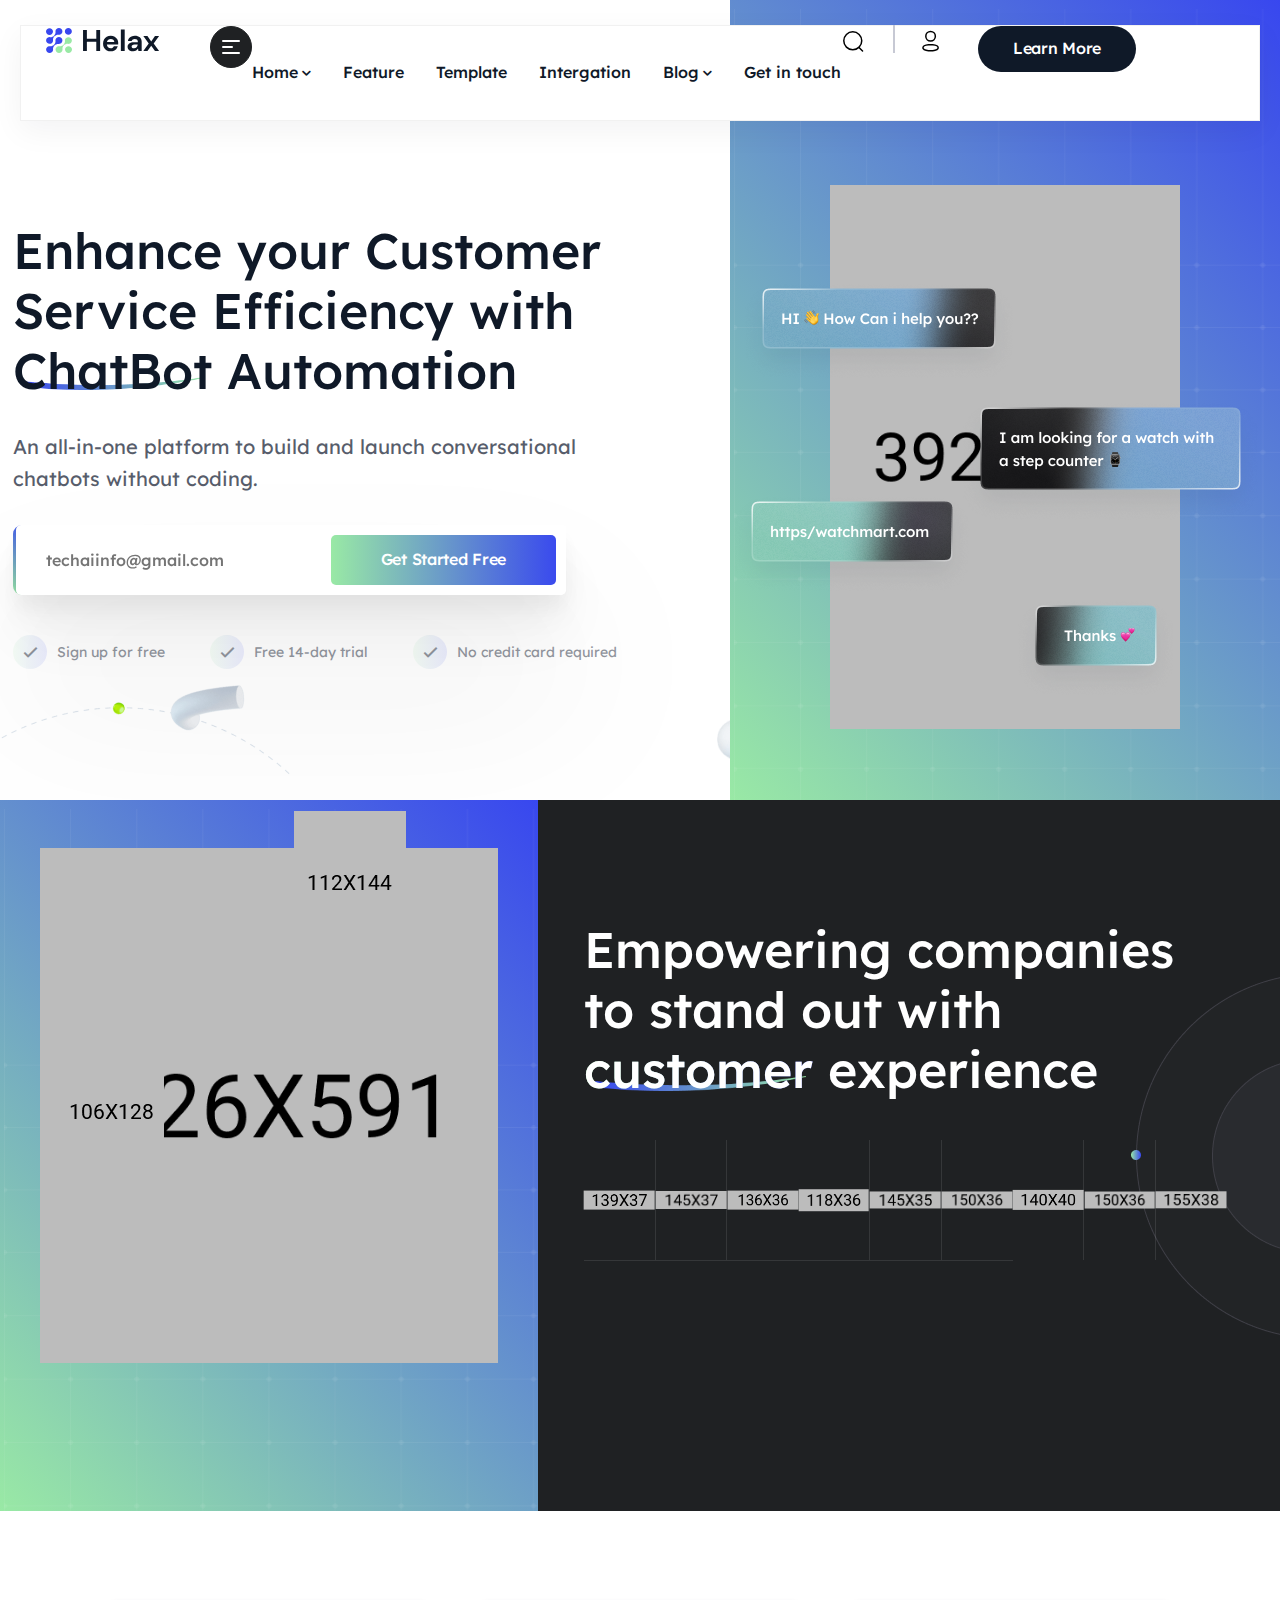
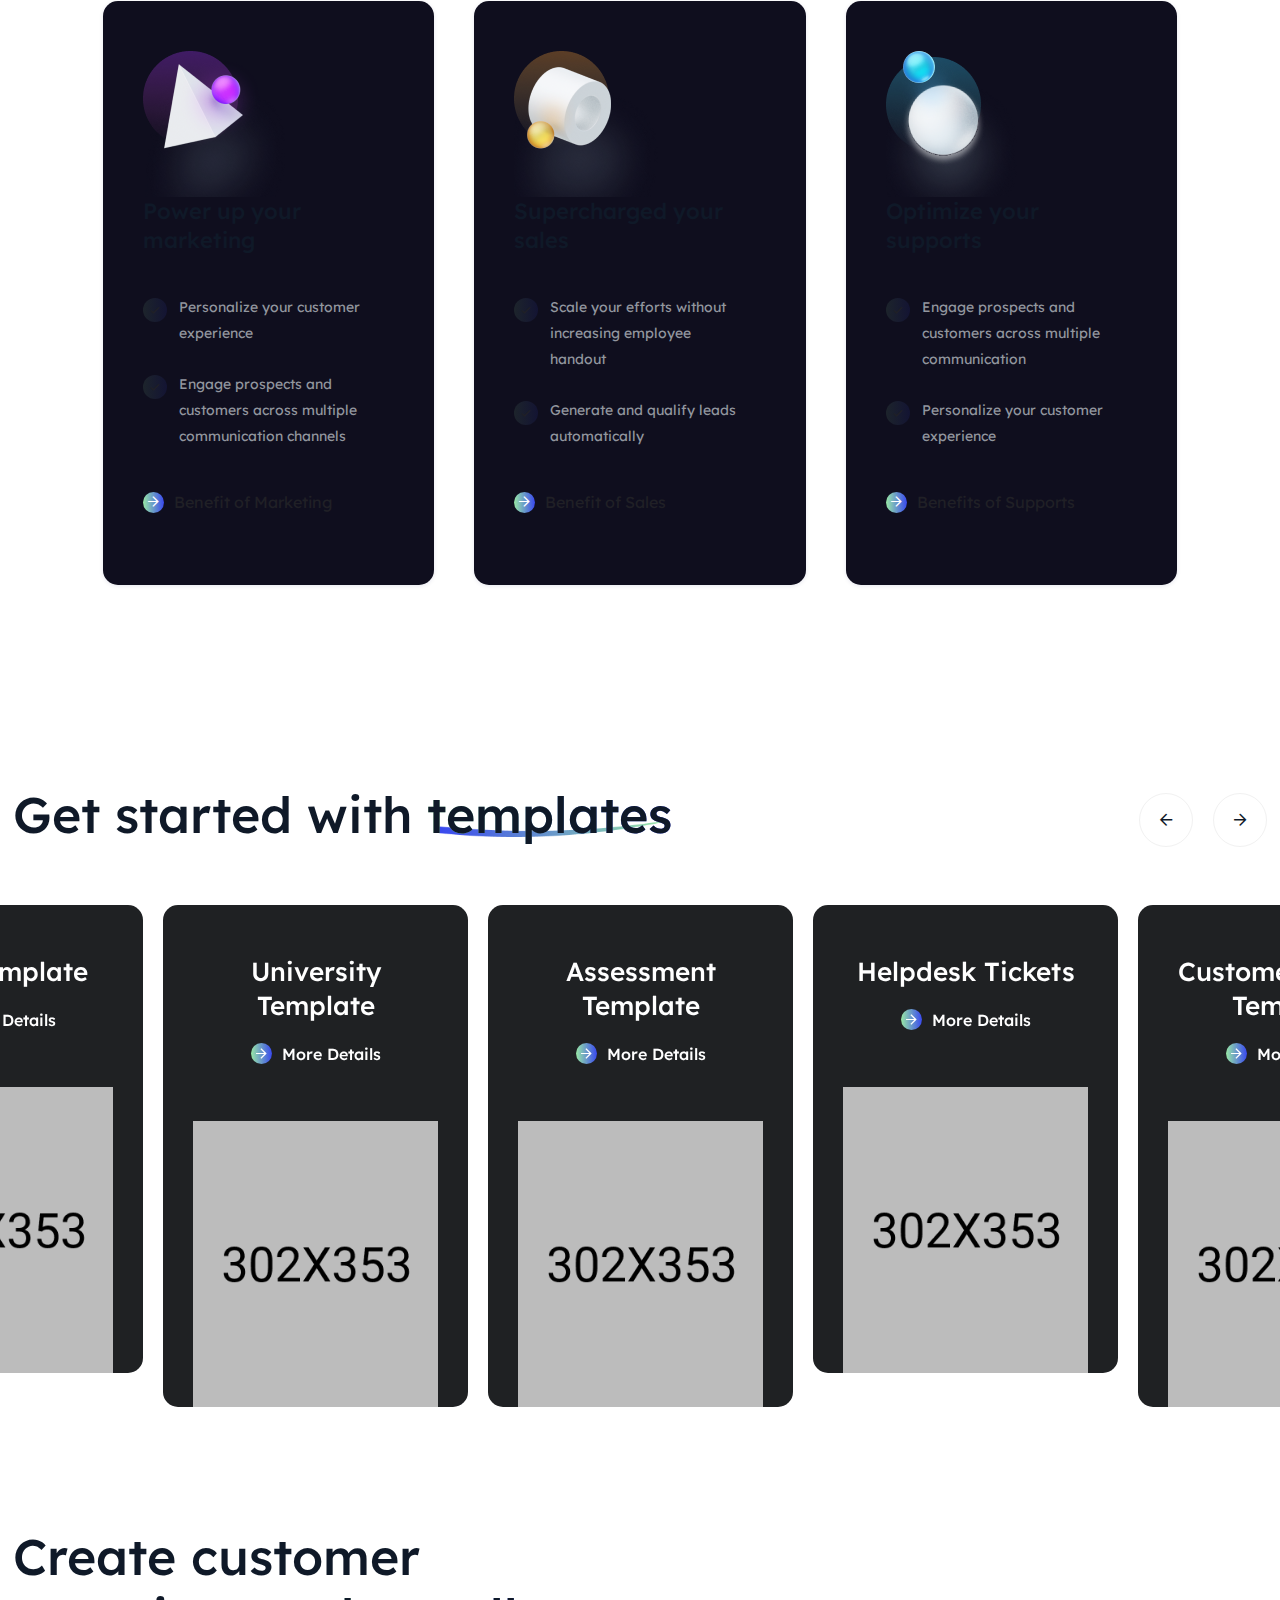
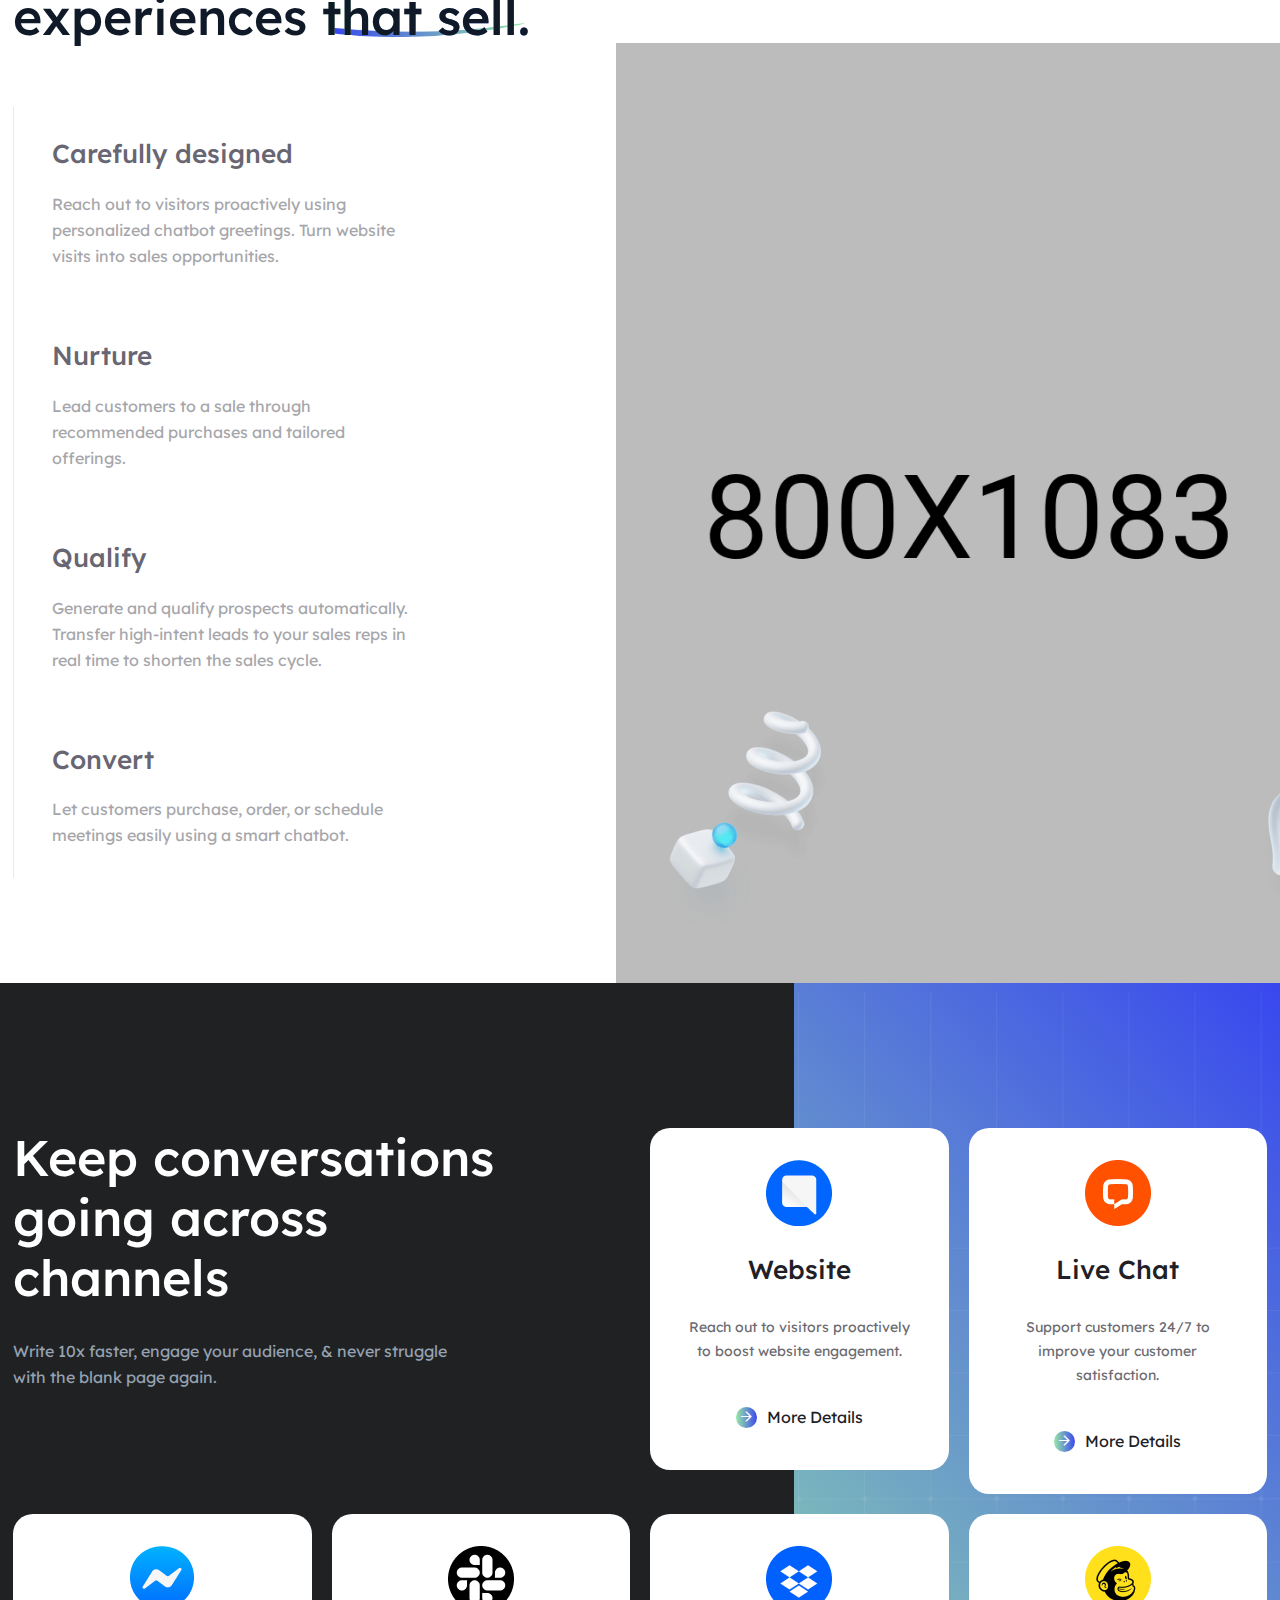
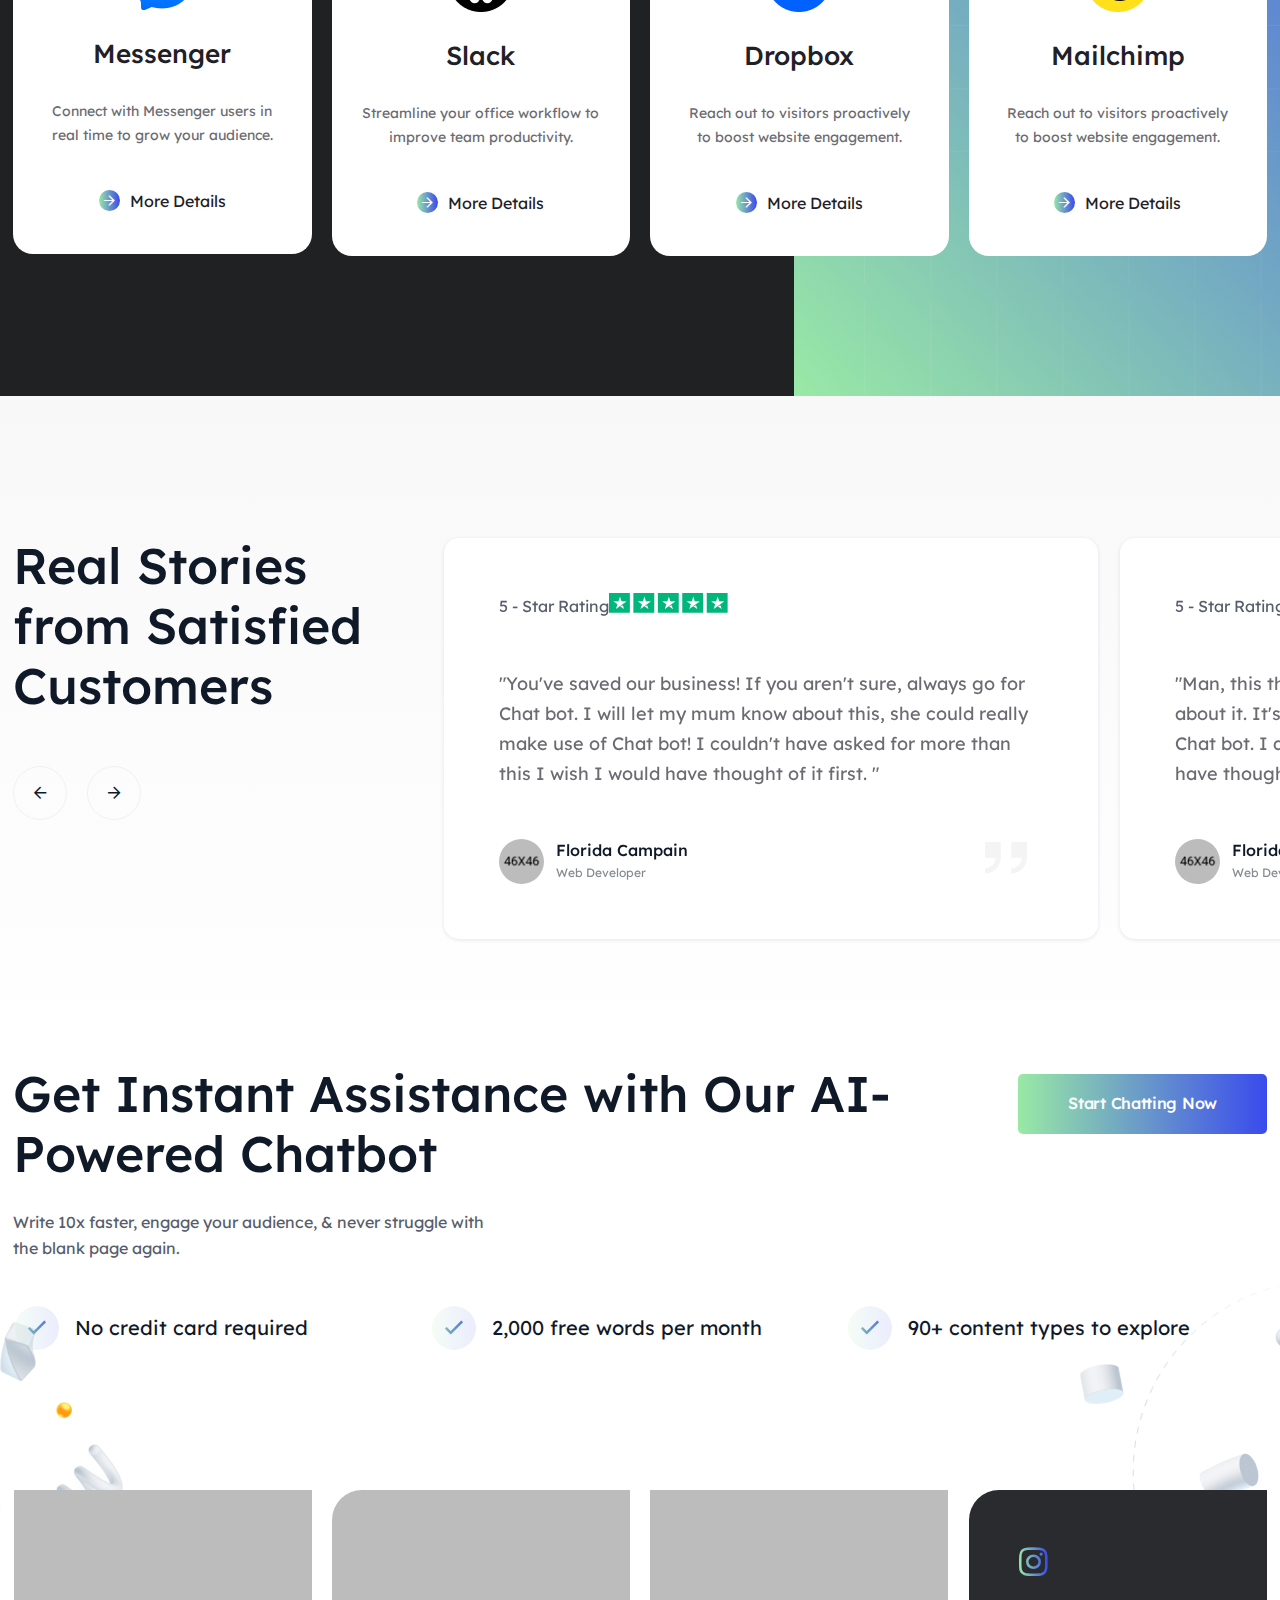
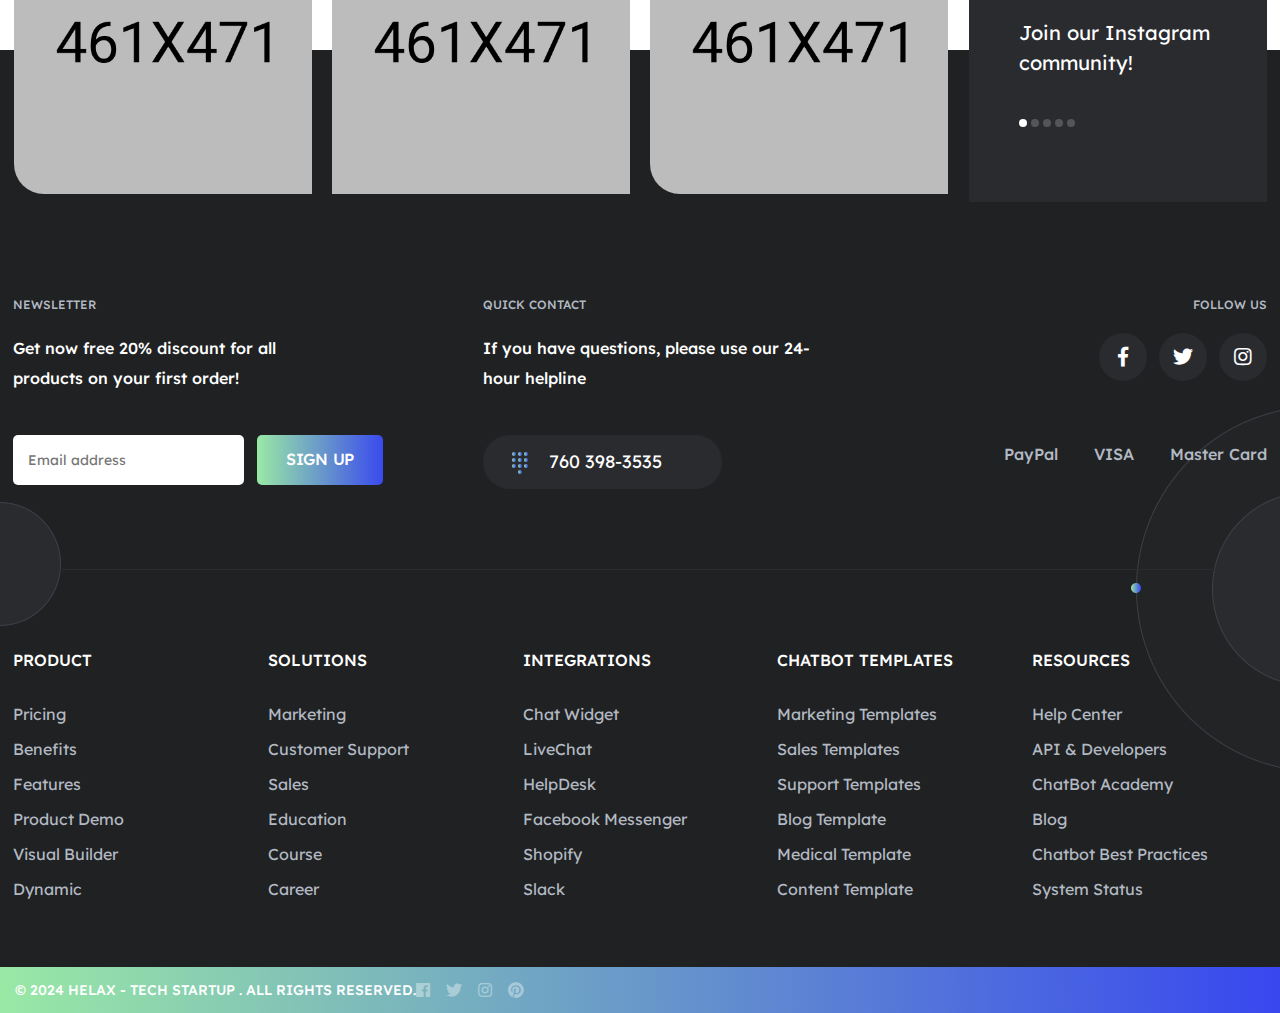
==== commit 2c002eaf: "updated changes" ====
--- a/index.html
+++ b/index.html
@@ -9,7 +9,7 @@
     <meta name="description" content="">
     <meta name="viewport" content="width=device-width, initial-scale=1, shrink-to-fit=no">
 
-    <title>Helax - Tech Startup Landing Page Html Template</title>
+    <title>BLK-Tech</title>
 
     <link rel="shortcut icon" href="assets/img/favicon.png" type="images/x-icon"/>
 
@@ -927,7 +927,7 @@
                 <div class="container">
                     <div class="ul_li_between mt-none-10">
                         <div class="footer__copyright-text mt-10">
-                            © 2023 Helax - Tech startup . All Rights Reserved.
+                            © 2024 Helax - Tech startup . All Rights Reserved.
                         </div>
                         <ul class="footer__social ul_li mt-10">
                             <li><a href="#!"><i class="fab fa-facebook"></i></a></li>
--- a/assets/css/main.css
+++ b/assets/css/main.css
@@ -1,11 +1,5 @@
 /*-----------------------------------------------------------------------------------
 
-    Project Name: Helax - Tech Startup Landing Page Html Template
-    Author: XpressBuddy -->> (https://themeforest.net/user/xpressbuddy)
-    Support: wasimmia.info@gmail.com
-    Description: Helax - Tech Startup Landing Page Html Template
-    Developer: Mohammad Wasim Mia -> wasimmia.info@gmail.com
-    Version: 1.0
 
 -----------------------------------------------------------------------------------
 
@@ -40,25 +34,27 @@
 -----------------------------------------------------------------------------------*/
 @import url("https://fonts.googleapis.com/css2?family=Lexend+Deca:wght@300;400;500;600;700&display=swap");
 :root {
-  --font-body: 'Lexend Deca', sans-serif;
-  --font-heading: 'Lexend Deca', sans-serif;
-  --gradient-color-from: #99E9A5;
-  --gradient-color-to: #3847EF;
-  --gradient-color-from-2: #331C9C;
-  --gradient-color-to-2: #9066FB;
-  --color-primary: #99E9A5;
-  --color-primary-2: #9066FB;
-  --color-heading: #0F1928;
+  --font-body: "Lexend Deca", sans-serif;
+  --font-heading: "Lexend Deca", sans-serif;
+  --gradient-color-from: #99e9a5;
+  --gradient-color-to: #3847ef;
+  --gradient-color-from-2: #331c9c;
+  --gradient-color-to-2: #9066fb;
+  --color-primary: #99e9a5;
+  --color-primary-2: #9066fb;
+  --color-heading: #0f1928;
   --color-white: #fff;
   --color-black: #000;
-  --color-default: #575D6B;
-  --color-dark: #0F1928;
-  --color-dark-2: #1F2123;
-  --color-gray: #eeedef; }
+  --color-default: #575d6b;
+  --color-dark: #0f1928;
+  --color-dark-2: #1f2123;
+  --color-gray: #eeedef;
+}
 
 /* reset css start */
 html {
-  scroll-behavior: smooth; }
+  scroll-behavior: smooth;
+}
 
 body {
   padding: 0;
@@ -69,38 +65,47 @@
   font-size: 16px;
   line-height: 26px;
   color: var(--color-default);
-  background-color: var(--color-white); }
+  background-color: var(--color-white);
+}
 
 img {
   max-width: 100%;
-  height: auto; }
+  height: auto;
+}
 
 ul {
   margin: 0px;
-  padding: 0px; }
+  padding: 0px;
+}
 
 button {
-  cursor: pointer; }
+  cursor: pointer;
+}
 
 *:focus {
-  outline: none; }
+  outline: none;
+}
 
 button {
   border: none;
   -webkit-transition: 0.3s;
   -o-transition: 0.3s;
-  transition: 0.3s; }
+  transition: 0.3s;
+}
 
 button:focus {
-  outline: none; }
+  outline: none;
+}
 
 a {
   text-decoration: none;
   -webkit-transition: 0.3s;
   -o-transition: 0.3s;
-  transition: 0.3s; }
-  a:hover {
-    color: inherit; }
+  transition: 0.3s;
+}
+a:hover {
+  color: inherit;
+}
 
 select {
   height: 55px;
@@ -111,9 +116,16 @@
   background-repeat: no-repeat;
   padding-right: 20px;
   background-color: transparent;
-  border: 0; }
-
-input[type="text"], input[type="password"], input[type="email"], input[type="tel"], form select, textarea {
+  border: 0;
+}
+
+input[type="text"],
+input[type="password"],
+input[type="email"],
+input[type="tel"],
+form select,
+textarea {
+  color: white;
   width: 100%;
   height: 50px;
   border-radius: 0;
@@ -123,19 +135,26 @@
   -o-transition: 0.3s;
   transition: 0.3s;
   color: var(--color-black);
-  font-weight: 500; }
+  font-weight: 500;
+}
 
 textarea {
-  height: 100px; }
+  height: 100px;
+}
 
 button {
-  border: 0; }
+  border: 0;
+}
 
 table {
-  width: 100%; }
-
-p, li, span {
-  margin-bottom: 0; }
+  width: 100%;
+}
+
+p,
+li,
+span {
+  margin-bottom: 0;
+}
 
 /* reset css end */
 /* global css start */
@@ -144,74 +163,103 @@
   height: 40px !important;
   line-height: 40px !important;
   min-height: 40px !important;
-  padding: 0 30px; }
-  .nice-select span {
-    color: var(--color-black); }
-  .nice-select .list {
-    box-shadow: 0.975px 7.94px 21px 0px rgba(239, 239, 239, 0.5); }
-    .nice-select .list li {
-      margin-right: 0 !important; }
-    .nice-select .list .option {
-      color: var(--color-black); }
-      .nice-select .list .option.selected, .nice-select .list .option:hover {
-        border: none !important; }
+  padding: 0 30px;
+}
+.nice-select span {
+  color: var(--color-black);
+}
+.nice-select .list {
+  box-shadow: 0.975px 7.94px 21px 0px rgba(239, 239, 239, 0.5);
+}
+.nice-select .list li {
+  margin-right: 0 !important;
+}
+.nice-select .list .option {
+  color: var(--color-black);
+}
+.nice-select .list .option.selected,
+.nice-select .list .option:hover {
+  border: none !important;
+}
 
 /* global css end */
 .body_wrap {
-  overflow: hidden; }
+  overflow: hidden;
+}
 
 .bg_img {
   background-position: center center;
   background-size: cover;
   background-repeat: no-repeat;
   width: 100%;
-  height: 100%; }
+  height: 100%;
+}
 
 .footer-bg {
-  background-color: #04060A; }
+  background-color: #04060a;
+}
 
 .black-bg {
-  background: var(--color-black); }
+  background: var(--color-black);
+}
 
 .gray-bg {
-  background-color: var(--color-gray); }
+  background-color: var(--color-gray);
+}
 
 .dark-bg {
-  background-color: var(--color-dark-2); }
+  background-color: var(--color-dark-2);
+}
 
 .bg-deef {
-  background-color: var(--color-deep); }
+  background-color: var(--color-deep);
+}
 
 .white {
-  color: var(--color-white); }
+  color: var(--color-white);
+}
 
 .pos-rel {
-  position: relative; }
+  position: relative;
+}
 
 .pos-absolute {
-  position: absolute; }
+  position: absolute;
+}
 
 .f-right {
-  float: right; }
-
-.border-effect a, .border-effect-2 a {
+  float: right;
+}
+
+.border-effect a,
+.border-effect-2 a {
   display: inline !important;
   width: 100%;
   background-repeat: no-repeat;
   background-position-y: -2px;
-  background-image: linear-gradient(transparent calc(100% - 2px), currentColor 1px);
+  background-image: linear-gradient(
+    transparent calc(100% - 2px),
+    currentColor 1px
+  );
   -webkit-transition: 0.6s cubic-bezier(0.215, 0.61, 0.355, 1);
   -o-transition: 0.6s cubic-bezier(0.215, 0.61, 0.355, 1);
   transition: 0.6s cubic-bezier(0.215, 0.61, 0.355, 1);
   background-size: 0 100%;
   -webkit-backface-visibility: hidden;
-  backface-visibility: hidden; }
-  .border-effect a:hover, .border-effect-2 a:hover {
-    background-size: 100% 100%;
-    color: inherit; }
+  backface-visibility: hidden;
+}
+.border-effect a:hover,
+.border-effect-2 a:hover {
+  background-size: 100% 100%;
+  color: inherit;
+}
 
 .border-effect-2 a {
-  background-image: linear-gradient(transparent calc(100% - 1px), currentColor 1px); }
+  background-image: linear-gradient(
+    transparent calc(100% - 1px),
+    currentColor 1px
+  );
+}
 
 .btn-video {
   width: 55px;
@@ -225,9 +273,11 @@
   align-items: center;
   justify-content: center;
   color: var(--color-white);
-  position: relative; }
-  .btn-video:hover {
-    color: var(--color-white); }
+  position: relative;
+}
+.btn-video:hover {
+  color: var(--color-white);
+}
 
 .btn-video::before {
   content: "";
@@ -242,28 +292,50 @@
   border-radius: 50%;
   animation: pulse-border 1500ms ease-out infinite;
   -webkit-animation: pulse-border 1500ms ease-out infinite;
-  z-index: -2; }
+  z-index: -2;
+}
 
 .border_effect a {
   display: inline !important;
   width: 100%;
   background-repeat: no-repeat;
   background-position-y: -2px;
-  background-image: linear-gradient(transparent calc(100% - 2px), currentColor 1px);
+  background-image: linear-gradient(
+    transparent calc(100% - 2px),
+    currentColor 1px
+  );
   transition: 0.6s cubic-bezier(0.215, 0.61, 0.355, 1);
   background-size: 0 100%;
   -webkit-backface-visibility: hidden;
-  backface-visibility: hidden; }
-  .border_effect a:hover {
-    background-size: 100% 100%;
-    color: inherit; }
+  backface-visibility: hidden;
+}
+.border_effect a:hover {
+  background-size: 100% 100%;
+  color: inherit;
+}
 
 @media (max-width: 991px) {
   .tx-col-md-6 {
-    width: 50%; } }
+    width: 50%;
+  }
+}
 @media (max-width: 767px) {
   .tx-col-md-6 {
-    width: 100%; } }
+    width: 100%;
+  }
+}
+
+.process__wrap.ul_li_between.commitment {
+  gap: 3rem;
+  justify-content: center;
+  align-items: center;
+}
+.process__title.mt-30.commitment_div1 {
+  width: 50%;
+}
+.process__ss.mt-30.commitment_div2 {
+  width: 50%;
+}
 
 .tx-close {
   background: rgba(0, 0, 0, 0.04);
@@ -275,1808 +347,2410 @@
   justify-content: center;
   align-items: center;
   cursor: pointer;
-  position: relative; }
-  .tx-close::before, .tx-close::after {
-    content: '';
-    position: absolute;
-    height: 2px;
-    width: 100%;
-    top: 50%;
-    left: 0;
-    margin-top: -1px;
-    transform-origin: 50% 50%;
-    -webkit-transition: all 0.25s cubic-bezier(0.645, 0.045, 0.355, 1);
-    -khtml-transition: all 0.25s cubic-bezier(0.645, 0.045, 0.355, 1);
-    -moz-transition: all 0.25s cubic-bezier(0.645, 0.045, 0.355, 1);
-    -ms-transition: all 0.25s cubic-bezier(0.645, 0.045, 0.355, 1);
-    -o-transition: all 0.25s cubic-bezier(0.645, 0.045, 0.355, 1);
-    transition: all 0.25s cubic-bezier(0.645, 0.045, 0.355, 1);
-    background-color: #1b1b1b; }
-  .tx-close::before {
-    -webkit-transform: rotate(45deg);
-    -khtml-transform: rotate(45deg);
-    -moz-transform: rotate(45deg);
-    -ms-transform: rotate(45deg);
-    -o-transform: rotate(45deg);
-    transform: rotate(45deg); }
-  .tx-close::after {
-    -webkit-transform: rotate(-45deg);
-    -khtml-transform: rotate(-45deg);
-    -moz-transform: rotate(-45deg);
-    -ms-transform: rotate(-45deg);
-    -o-transform: rotate(-45deg);
-    transform: rotate(-45deg); }
-  .tx-close:hover::before, .tx-close:hover::after {
-    -webkit-transform: rotate(0);
-    -khtml-transform: rotate(0);
-    -moz-transform: rotate(0);
-    -ms-transform: rotate(0);
-    -o-transform: rotate(0);
-    transform: rotate(0); }
+  position: relative;
+}
+.tx-close::before,
+.tx-close::after {
+  content: "";
+  position: absolute;
+  height: 2px;
+  width: 100%;
+  top: 50%;
+  left: 0;
+  margin-top: -1px;
+  transform-origin: 50% 50%;
+  -webkit-transition: all 0.25s cubic-bezier(0.645, 0.045, 0.355, 1);
+  -khtml-transition: all 0.25s cubic-bezier(0.645, 0.045, 0.355, 1);
+  -moz-transition: all 0.25s cubic-bezier(0.645, 0.045, 0.355, 1);
+  -ms-transition: all 0.25s cubic-bezier(0.645, 0.045, 0.355, 1);
+  -o-transition: all 0.25s cubic-bezier(0.645, 0.045, 0.355, 1);
+  transition: all 0.25s cubic-bezier(0.645, 0.045, 0.355, 1);
+  background-color: #1b1b1b;
+}
+.tx-close::before {
+  -webkit-transform: rotate(45deg);
+  -khtml-transform: rotate(45deg);
+  -moz-transform: rotate(45deg);
+  -ms-transform: rotate(45deg);
+  -o-transform: rotate(45deg);
+  transform: rotate(45deg);
+}
+.tx-close::after {
+  -webkit-transform: rotate(-45deg);
+  -khtml-transform: rotate(-45deg);
+  -moz-transform: rotate(-45deg);
+  -ms-transform: rotate(-45deg);
+  -o-transform: rotate(-45deg);
+  transform: rotate(-45deg);
+}
+.tx-close:hover::before,
+.tx-close:hover::after {
+  -webkit-transform: rotate(0);
+  -khtml-transform: rotate(0);
+  -moz-transform: rotate(0);
+  -ms-transform: rotate(0);
+  -o-transform: rotate(0);
+  transform: rotate(0);
+}
 
 /* order & unorder list reset - start */
-.ul_li, .ul_li_right, .ul_li_center, .ul_li_between {
+.ul_li,
+.ul_li_right,
+.ul_li_center,
+.ul_li_between {
   margin: 0px;
   padding: 0px;
   display: flex;
   flex-wrap: nowrap;
-  align-items: flex-start; }
-
-.ul_li > li, .ul_li_right > li, .ul_li_center > li, .ul_li_between > li {
+  align-items: flex-start;
+}
+
+.ul_li > li,
+.ul_li_right > li,
+.ul_li_center > li,
+.ul_li_between > li {
   float: left;
   list-style: none;
-  display: inline-block; }
+  display: inline-block;
+}
 
 .ul_li {
-  justify-content: flex-start; }
+  justify-content: flex-start;
+}
 
 .ul_li_center {
-  justify-content: center; }
+  justify-content: center;
+}
 
 .ul_li_right {
-  justify-content: flex-end; }
+  justify-content: flex-end;
+}
 
 .ul_li_between {
-  justify-content: space-between; }
+  /* justify-content: space-between; */
+}
 
 .ul_li_block {
   margin: 0px;
   padding: 0px;
-  display: block; }
+  display: block;
+}
 
 .ul_li_block > li {
   display: block;
-  list-style: none; }
+  list-style: none;
+}
 
 .flex-1 {
-  flex: 1; }
+  flex: 1;
+}
 
 .color-black {
-  color: var(--color-black); }
+  color: var(--color-black);
+}
 
 .pagination_wrap ul {
   display: flex;
   flex-wrap: wrap;
   justify-content: center;
   margin: -5px;
-  list-style: none; }
-  .pagination_wrap ul li {
-    padding: 5px; }
-    .pagination_wrap ul li a {
-      height: 50px;
-      width: 50px;
-      line-height: 50px;
-      text-align: center;
-      font-size: 16px;
-      font-weight: 500;
-      color: #8A879F;
-      border: 1px solid #EAEAEA;
-      display: inline-block;
-      -webkit-transition: all 0.3s ease-out 0s;
-      -o-transition: all 0.3s ease-out 0s;
-      transition: all 0.3s ease-out 0s;
-      z-index: 1;
-      border-radius: 50%;
-      -webkit-border-radius: 50%;
-      -moz-border-radius: 50%;
-      -ms-border-radius: 50%;
-      -o-border-radius: 50%;
-      overflow: hidden;
-      background-color: #F9F9F9; }
-      .pagination_wrap ul li a.current_page, .pagination_wrap ul li a:hover {
-        color: var(--color-white);
-        background-color: #1B1819;
-        border-color: #1B1819; }
+  list-style: none;
+}
+.pagination_wrap ul li {
+  padding: 5px;
+}
+.pagination_wrap ul li a {
+  height: 50px;
+  width: 50px;
+  line-height: 50px;
+  text-align: center;
+  font-size: 16px;
+  font-weight: 500;
+  color: #8a879f;
+  border: 1px solid #eaeaea;
+  display: inline-block;
+  -webkit-transition: all 0.3s ease-out 0s;
+  -o-transition: all 0.3s ease-out 0s;
+  transition: all 0.3s ease-out 0s;
+  z-index: 1;
+  border-radius: 50%;
+  -webkit-border-radius: 50%;
+  -moz-border-radius: 50%;
+  -ms-border-radius: 50%;
+  -o-border-radius: 50%;
+  overflow: hidden;
+  background-color: #f9f9f9;
+}
+.pagination_wrap ul li a.current_page,
+.pagination_wrap ul li a:hover {
+  color: var(--color-white);
+  background-color: #1b1819;
+  border-color: #1b1819;
+}
 
 .mr-none-60 {
-  margin-right: -60px; }
+  margin-right: -60px;
+}
 
 .ml-none-60 {
-  margin-left: -60px; }
+  margin-left: -60px;
+}
 
 .pb-8 {
-  padding-bottom: 8px; }
+  padding-bottom: 8px;
+}
 
 /*--
     - Margin & Padding
 -----------------------------------------*/
 /*-- Margin Top --*/
 .mt-none-5 {
-  margin-top: -5px; }
+  margin-top: -5px;
+}
 
 .mt-none-10 {
-  margin-top: -10px; }
+  margin-top: -10px;
+}
 
 .mt-none-15 {
-  margin-top: -15px; }
+  margin-top: -15px;
+}
 
 .mt-none-20 {
-  margin-top: -20px; }
+  margin-top: -20px;
+}
 
 .mt-none-25 {
-  margin-top: -25px; }
+  margin-top: -25px;
+}
 
 .mt-none-30 {
-  margin-top: -30px; }
+  margin-top: -30px;
+}
 
 .mt-none-35 {
-  margin-top: -35px; }
+  margin-top: -35px;
+}
 
 .mt-none-40 {
-  margin-top: -40px; }
+  margin-top: -40px;
+}
 
 .mt-none-45 {
-  margin-top: -45px; }
+  margin-top: -45px;
+}
 
 .mt-none-50 {
-  margin-top: -50px; }
+  margin-top: -50px;
+}
 
 .mt-none-55 {
-  margin-top: -55px; }
+  margin-top: -55px;
+}
 
 .mt-none-60 {
-  margin-top: -60px; }
+  margin-top: -60px;
+}
 
 .mt-none-65 {
-  margin-top: -65px; }
+  margin-top: -65px;
+}
 
 .mt-none-70 {
-  margin-top: -70px; }
+  margin-top: -70px;
+}
 
 .mt-none-75 {
-  margin-top: -75px; }
+  margin-top: -75px;
+}
 
 .mt-none-80 {
-  margin-top: -80px; }
+  margin-top: -80px;
+}
 
 .mt-none-85 {
-  margin-top: -85px; }
+  margin-top: -85px;
+}
 
 .mt-none-90 {
-  margin-top: -90px; }
+  margin-top: -90px;
+}
 
 .mt-none-95 {
-  margin-top: -95px; }
+  margin-top: -95px;
+}
 
 .mt-none-100 {
-  margin-top: -100px; }
+  margin-top: -100px;
+}
 
 /*-- Margin Top --*/
 .mt-5 {
-  margin-top: 5px; }
+  margin-top: 5px;
+}
 
 .mt-10 {
-  margin-top: 10px; }
+  margin-top: 10px;
+}
 
 .mt-15 {
-  margin-top: 15px; }
+  margin-top: 15px;
+}
 
 .mt-20 {
-  margin-top: 20px; }
+  margin-top: 20px;
+}
 
 .mt-25 {
-  margin-top: 25px; }
+  margin-top: 25px;
+}
 
 .mt-30 {
-  margin-top: 30px; }
+  margin-top: 30px;
+}
 
 .mt-35 {
-  margin-top: 35px; }
+  margin-top: 35px;
+}
 
 .mt-40 {
-  margin-top: 40px; }
+  margin-top: 40px;
+}
 
 .mt-45 {
-  margin-top: 45px; }
+  margin-top: 45px;
+}
 
 .mt-50 {
-  margin-top: 50px; }
+  margin-top: 50px;
+}
 
 .mt-55 {
-  margin-top: 55px; }
+  margin-top: 55px;
+}
 
 .mt-60 {
-  margin-top: 60px; }
+  margin-top: 60px;
+}
 
 .mt-65 {
-  margin-top: 65px; }
+  margin-top: 65px;
+}
 
 .mt-70 {
-  margin-top: 70px; }
+  margin-top: 70px;
+}
 
 .mt-75 {
-  margin-top: 75px; }
+  margin-top: 75px;
+}
 
 .mt-80 {
-  margin-top: 80px; }
+  margin-top: 80px;
+}
 
 .mt-85 {
-  margin-top: 85px; }
+  margin-top: 85px;
+}
 
 .mt-90 {
-  margin-top: 90px; }
+  margin-top: 90px;
+}
 
 .mt-95 {
-  margin-top: 95px; }
+  margin-top: 95px;
+}
 
 .mt-100 {
-  margin-top: 100px; }
+  margin-top: 100px;
+}
 
 .mt-105 {
-  margin-top: 105px; }
+  margin-top: 105px;
+}
 
 .mt-110 {
-  margin-top: 110px; }
+  margin-top: 110px;
+}
 
 .mt-115 {
-  margin-top: 115px; }
+  margin-top: 115px;
+}
 
 .mt-120 {
-  margin-top: 120px; }
+  margin-top: 120px;
+}
 
 .mt-125 {
-  margin-top: 125px; }
+  margin-top: 125px;
+}
 
 .mt-130 {
-  margin-top: 130px; }
+  margin-top: 130px;
+}
 
 .mt-135 {
-  margin-top: 135px; }
+  margin-top: 135px;
+}
 
 .mt-140 {
-  margin-top: 140px; }
+  margin-top: 140px;
+}
 
 .mt-145 {
-  margin-top: 145px; }
+  margin-top: 145px;
+}
 
 .mt-150 {
-  margin-top: 150px; }
+  margin-top: 150px;
+}
 
 .mt-155 {
-  margin-top: 155px; }
+  margin-top: 155px;
+}
 
 .mt-160 {
-  margin-top: 160px; }
+  margin-top: 160px;
+}
 
 .mt-165 {
-  margin-top: 165px; }
+  margin-top: 165px;
+}
 
 .mt-170 {
-  margin-top: 170px; }
+  margin-top: 170px;
+}
 
 .mt-175 {
-  margin-top: 175px; }
+  margin-top: 175px;
+}
 
 .mt-180 {
-  margin-top: 180px; }
+  margin-top: 180px;
+}
 
 .mt-185 {
-  margin-top: 185px; }
+  margin-top: 185px;
+}
 
 .mt-190 {
-  margin-top: 190px; }
+  margin-top: 190px;
+}
 
 .mt-195 {
-  margin-top: 195px; }
+  margin-top: 195px;
+}
 
 .mt-200 {
-  margin-top: 200px; }
+  margin-top: 200px;
+}
 
 /*-- Margin Bottom --*/
 .mb-5 {
-  margin-bottom: 5px; }
+  margin-bottom: 5px;
+}
 
 .mb-10 {
-  margin-bottom: 10px; }
+  margin-bottom: 10px;
+}
 
 .mb-15 {
-  margin-bottom: 15px; }
+  margin-bottom: 15px;
+}
 
 .mb-20 {
-  margin-bottom: 20px; }
+  margin-bottom: 20px;
+}
 
 .mb-25 {
-  margin-bottom: 25px; }
+  margin-bottom: 25px;
+}
 
 .mb-30 {
-  margin-bottom: 30px; }
+  margin-bottom: 30px;
+}
 
 .mb-35 {
-  margin-bottom: 35px; }
+  margin-bottom: 35px;
+}
 
 .mb-40 {
-  margin-bottom: 40px; }
+  margin-bottom: 40px;
+}
 
 .mb-45 {
-  margin-bottom: 45px; }
+  margin-bottom: 45px;
+}
 
 .mb-50 {
-  margin-bottom: 50px; }
+  margin-bottom: 50px;
+}
 
 .mb-55 {
-  margin-bottom: 55px; }
+  margin-bottom: 55px;
+}
 
 .mb-60 {
-  margin-bottom: 60px; }
+  margin-bottom: 60px;
+}
 
 .mb-65 {
-  margin-bottom: 65px; }
+  margin-bottom: 65px;
+}
 
 .mb-70 {
-  margin-bottom: 70px; }
+  margin-bottom: 70px;
+}
 
 .mb-75 {
-  margin-bottom: 75px; }
+  margin-bottom: 75px;
+}
 
 .mb-80 {
-  margin-bottom: 80px; }
+  margin-bottom: 80px;
+}
 
 .mb-85 {
-  margin-bottom: 85px; }
+  margin-bottom: 85px;
+}
 
 .mb-90 {
-  margin-bottom: 90px; }
+  margin-bottom: 90px;
+}
 
 .mb-95 {
-  margin-bottom: 95px; }
+  margin-bottom: 95px;
+}
 
 .mb-100 {
-  margin-bottom: 100px; }
+  margin-bottom: 100px;
+}
 
 .mb-105 {
-  margin-bottom: 105px; }
+  margin-bottom: 105px;
+}
 
 .mb-110 {
-  margin-bottom: 110px; }
+  margin-bottom: 110px;
+}
 
 .mb-115 {
-  margin-bottom: 115px; }
+  margin-bottom: 115px;
+}
 
 .mb-120 {
-  margin-bottom: 120px; }
+  margin-bottom: 120px;
+}
 
 .mb-125 {
-  margin-bottom: 125px; }
+  margin-bottom: 125px;
+}
 
 .mb-130 {
-  margin-bottom: 130px; }
+  margin-bottom: 130px;
+}
 
 .mb-135 {
-  margin-bottom: 135px; }
+  margin-bottom: 135px;
+}
 
 .mb-140 {
-  margin-bottom: 140px; }
+  margin-bottom: 140px;
+}
 
 .mb-145 {
-  margin-bottom: 145px; }
+  margin-bottom: 145px;
+}
 
 .mb-150 {
-  margin-bottom: 150px; }
+  margin-bottom: 150px;
+}
 
 .mb-155 {
-  margin-bottom: 155px; }
+  margin-bottom: 155px;
+}
 
 .mb-160 {
-  margin-bottom: 160px; }
+  margin-bottom: 160px;
+}
 
 .mb-165 {
-  margin-bottom: 165px; }
+  margin-bottom: 165px;
+}
 
 .mb-170 {
-  margin-bottom: 170px; }
+  margin-bottom: 170px;
+}
 
 .mb-175 {
-  margin-bottom: 175px; }
+  margin-bottom: 175px;
+}
 
 .mb-180 {
-  margin-bottom: 180px; }
+  margin-bottom: 180px;
+}
 
 .mb-185 {
-  margin-bottom: 185px; }
+  margin-bottom: 185px;
+}
 
 .mb-190 {
-  margin-bottom: 190px; }
+  margin-bottom: 190px;
+}
 
 .mb-195 {
-  margin-bottom: 195px; }
+  margin-bottom: 195px;
+}
 
 .mb-200 {
-  margin-bottom: 200px; }
+  margin-bottom: 200px;
+}
 
 /*-- Margin Left --*/
 .ml-5 {
-  margin-left: 5px; }
+  margin-left: 5px;
+}
 
 .ml-10 {
-  margin-left: 10px; }
+  margin-left: 10px;
+}
 
 .ml-15 {
-  margin-left: 15px; }
+  margin-left: 15px;
+}
 
 .ml-20 {
-  margin-left: 20px; }
+  margin-left: 20px;
+}
 
 .ml-25 {
-  margin-left: 25px; }
+  margin-left: 25px;
+}
 
 .ml-30 {
-  margin-left: 30px; }
+  margin-left: 30px;
+}
 
 .ml-35 {
-  margin-left: 35px; }
+  margin-left: 35px;
+}
 
 .ml-40 {
-  margin-left: 40px; }
+  margin-left: 40px;
+}
 
 .ml-45 {
-  margin-left: 45px; }
+  margin-left: 45px;
+}
 
 .ml-50 {
-  margin-left: 50px; }
+  margin-left: 50px;
+}
 
 .ml-55 {
-  margin-left: 55px; }
+  margin-left: 55px;
+}
 
 .ml-60 {
-  margin-left: 60px; }
+  margin-left: 60px;
+}
 
 .ml-65 {
-  margin-left: 65px; }
+  margin-left: 65px;
+}
 
 .ml-70 {
-  margin-left: 70px; }
+  margin-left: 70px;
+}
 
 .ml-75 {
-  margin-left: 75px; }
+  margin-left: 75px;
+}
 
 .ml-80 {
-  margin-left: 80px; }
+  margin-left: 80px;
+}
 
 .ml-85 {
-  margin-left: 85px; }
+  margin-left: 85px;
+}
 
 .ml-90 {
-  margin-left: 90px; }
+  margin-left: 90px;
+}
 
 .ml-95 {
-  margin-left: 95px; }
+  margin-left: 95px;
+}
 
 .ml-100 {
-  margin-left: 100px; }
+  margin-left: 100px;
+}
 
 .ml-105 {
-  margin-left: 105px; }
+  margin-left: 105px;
+}
 
 .ml-110 {
-  margin-left: 110px; }
+  margin-left: 110px;
+}
 
 .ml-115 {
-  margin-left: 115px; }
+  margin-left: 115px;
+}
 
 .ml-120 {
-  margin-left: 120px; }
+  margin-left: 120px;
+}
 
 .ml-125 {
-  margin-left: 125px; }
+  margin-left: 125px;
+}
 
 .ml-130 {
-  margin-left: 130px; }
+  margin-left: 130px;
+}
 
 .ml-135 {
-  margin-left: 135px; }
+  margin-left: 135px;
+}
 
 .ml-140 {
-  margin-left: 140px; }
+  margin-left: 140px;
+}
 
 .ml-145 {
-  margin-left: 145px; }
+  margin-left: 145px;
+}
 
 .ml-150 {
-  margin-left: 150px; }
+  margin-left: 150px;
+}
 
 .ml-155 {
-  margin-left: 155px; }
+  margin-left: 155px;
+}
 
 .ml-160 {
-  margin-left: 160px; }
+  margin-left: 160px;
+}
 
 .ml-165 {
-  margin-left: 165px; }
+  margin-left: 165px;
+}
 
 .ml-170 {
-  margin-left: 170px; }
+  margin-left: 170px;
+}
 
 .ml-175 {
-  margin-left: 175px; }
+  margin-left: 175px;
+}
 
 .ml-180 {
-  margin-left: 180px; }
+  margin-left: 180px;
+}
 
 .ml-185 {
-  margin-left: 185px; }
+  margin-left: 185px;
+}
 
 .ml-190 {
-  margin-left: 190px; }
+  margin-left: 190px;
+}
 
 .ml-195 {
-  margin-left: 195px; }
+  margin-left: 195px;
+}
 
 .ml-200 {
-  margin-left: 200px; }
+  margin-left: 200px;
+}
 
 /*-- Margin Right --*/
 .mr-5 {
-  margin-right: 5px; }
+  margin-right: 5px;
+}
 
 .mr-10 {
-  margin-right: 10px; }
+  margin-right: 10px;
+}
 
 .mr-15 {
-  margin-right: 15px; }
+  margin-right: 15px;
+}
 
 .mr-20 {
-  margin-right: 20px; }
+  margin-right: 20px;
+}
 
 .mr-25 {
-  margin-right: 25px; }
+  margin-right: 25px;
+}
 
 .mr-30 {
-  margin-right: 30px; }
+  margin-right: 30px;
+}
 
 .mr-35 {
-  margin-right: 35px; }
+  margin-right: 35px;
+}
 
 .mr-40 {
-  margin-right: 40px; }
+  margin-right: 40px;
+}
 
 .mr-45 {
-  margin-right: 45px; }
+  margin-right: 45px;
+}
 
 .mr-50 {
-  margin-right: 50px; }
+  margin-right: 50px;
+}
 
 .mr-55 {
-  margin-right: 55px; }
+  margin-right: 55px;
+}
 
 .mr-60 {
-  margin-right: 60px; }
+  margin-right: 60px;
+}
 
 .mr-65 {
-  margin-right: 65px; }
+  margin-right: 65px;
+}
 
 .mr-70 {
-  margin-right: 70px; }
+  margin-right: 70px;
+}
 
 .mr-75 {
-  margin-right: 75px; }
+  margin-right: 75px;
+}
 
 .mr-80 {
-  margin-right: 80px; }
+  margin-right: 80px;
+}
 
 .mr-85 {
-  margin-right: 85px; }
+  margin-right: 85px;
+}
 
 .mr-90 {
-  margin-right: 90px; }
+  margin-right: 90px;
+}
 
 .mr-95 {
-  margin-right: 95px; }
+  margin-right: 95px;
+}
 
 .mr-100 {
-  margin-right: 100px; }
+  margin-right: 100px;
+}
 
 .mr-105 {
-  margin-right: 105px; }
+  margin-right: 105px;
+}
 
 .mr-110 {
-  margin-right: 110px; }
+  margin-right: 110px;
+}
 
 .mr-115 {
-  margin-right: 115px; }
+  margin-right: 115px;
+}
 
 .mr-120 {
-  margin-right: 120px; }
+  margin-right: 120px;
+}
 
 .mr-125 {
-  margin-right: 125px; }
+  margin-right: 125px;
+}
 
 .mr-130 {
-  margin-right: 130px; }
+  margin-right: 130px;
+}
 
 .mr-135 {
-  margin-right: 135px; }
+  margin-right: 135px;
+}
 
 .mr-140 {
-  margin-right: 140px; }
+  margin-right: 140px;
+}
 
 .mr-145 {
-  margin-right: 145px; }
+  margin-right: 145px;
+}
 
 .mr-150 {
-  margin-right: 150px; }
+  margin-right: 150px;
+}
 
 .mr-155 {
-  margin-right: 155px; }
+  margin-right: 155px;
+}
 
 .mr-160 {
-  margin-right: 160px; }
+  margin-right: 160px;
+}
 
 .mr-165 {
-  margin-right: 165px; }
+  margin-right: 165px;
+}
 
 .mr-170 {
-  margin-right: 170px; }
+  margin-right: 170px;
+}
 
 .mr-175 {
-  margin-right: 175px; }
+  margin-right: 175px;
+}
 
 .mr-180 {
-  margin-right: 180px; }
+  margin-right: 180px;
+}
 
 .mr-185 {
-  margin-right: 185px; }
+  margin-right: 185px;
+}
 
 .mr-190 {
-  margin-right: 190px; }
+  margin-right: 190px;
+}
 
 .mr-195 {
-  margin-right: 195px; }
+  margin-right: 195px;
+}
 
 .mr-200 {
-  margin-right: 200px; }
+  margin-right: 200px;
+}
 
 /*-- Padding Top --*/
 .pt-5 {
-  padding-top: 5px; }
+  padding-top: 5px;
+}
 
 .pt-10 {
-  padding-top: 10px; }
+  padding-top: 10px;
+}
 
 .pt-15 {
-  padding-top: 15px; }
+  padding-top: 15px;
+}
 
 .pt-20 {
-  padding-top: 20px; }
+  padding-top: 20px;
+}
 
 .pt-25 {
-  padding-top: 25px; }
+  padding-top: 25px;
+}
 
 .pt-30 {
-  padding-top: 30px; }
+  padding-top: 30px;
+}
 
 .pt-35 {
-  padding-top: 35px; }
+  padding-top: 35px;
+}
 
 .pt-40 {
-  padding-top: 40px; }
+  padding-top: 40px;
+}
 
 .pt-45 {
-  padding-top: 45px; }
+  padding-top: 45px;
+}
 
 .pt-50 {
-  padding-top: 50px; }
+  padding-top: 50px;
+}
 
 .pt-55 {
-  padding-top: 55px; }
+  padding-top: 55px;
+}
 
 .pt-60 {
-  padding-top: 60px; }
+  padding-top: 60px;
+}
 
 .pt-65 {
-  padding-top: 65px; }
+  padding-top: 65px;
+}
 
 .pt-70 {
-  padding-top: 70px; }
+  padding-top: 70px;
+}
 
 .pt-75 {
-  padding-top: 75px; }
+  padding-top: 75px;
+}
 
 .pt-80 {
-  padding-top: 80px; }
+  padding-top: 80px;
+}
 
 .pt-85 {
-  padding-top: 85px; }
+  padding-top: 85px;
+}
 
 .pt-90 {
-  padding-top: 90px; }
+  padding-top: 90px;
+}
 
 .pt-95 {
-  padding-top: 95px; }
+  padding-top: 95px;
+}
 
 .pt-100 {
-  padding-top: 100px; }
+  padding-top: 100px;
+}
 
 .pt-105 {
-  padding-top: 105px; }
+  padding-top: 105px;
+}
 
 .pt-110 {
-  padding-top: 110px; }
+  padding-top: 110px;
+}
 
 .pt-115 {
-  padding-top: 115px; }
+  padding-top: 115px;
+}
 
 .pt-120 {
-  padding-top: 120px; }
+  padding-top: 120px;
+}
 
 .pt-125 {
-  padding-top: 125px; }
+  padding-top: 125px;
+}
 
 .pt-130 {
-  padding-top: 130px; }
+  padding-top: 130px;
+}
 
 .pt-135 {
-  padding-top: 135px; }
+  padding-top: 135px;
+}
 
 .pt-140 {
-  padding-top: 140px; }
+  padding-top: 140px;
+}
 
 .pt-145 {
-  padding-top: 145px; }
+  padding-top: 145px;
+}
 
 .pt-150 {
-  padding-top: 150px; }
+  padding-top: 150px;
+}
 
 .pt-155 {
-  padding-top: 155px; }
+  padding-top: 155px;
+}
 
 .pt-160 {
-  padding-top: 160px; }
+  padding-top: 160px;
+}
 
 .pt-165 {
-  padding-top: 165px; }
+  padding-top: 165px;
+}
 
 .pt-170 {
-  padding-top: 170px; }
+  padding-top: 170px;
+}
 
 .pt-175 {
-  padding-top: 175px; }
+  padding-top: 175px;
+}
 
 .pt-180 {
-  padding-top: 180px; }
+  padding-top: 180px;
+}
 
 .pt-185 {
-  padding-top: 185px; }
+  padding-top: 185px;
+}
 
 .pt-190 {
-  padding-top: 190px; }
+  padding-top: 190px;
+}
 
 .pt-195 {
-  padding-top: 195px; }
+  padding-top: 195px;
+}
 
 .pt-200 {
-  padding-top: 200px; }
+  padding-top: 200px;
+}
 
 /*-- Padding Bottom --*/
 .pb-5 {
-  padding-bottom: 5px; }
+  padding-bottom: 5px;
+}
 
 .pb-10 {
-  padding-bottom: 10px; }
+  padding-bottom: 10px;
+}
 
 .pb-15 {
-  padding-bottom: 15px; }
+  padding-bottom: 15px;
+}
 
 .pb-20 {
-  padding-bottom: 20px; }
+  padding-bottom: 20px;
+}
 
 .pb-25 {
-  padding-bottom: 25px; }
+  padding-bottom: 25px;
+}
 
 .pb-30 {
-  padding-bottom: 30px; }
+  padding-bottom: 30px;
+}
 
 .pb-35 {
-  padding-bottom: 35px; }
+  padding-bottom: 35px;
+}
 
 .pb-40 {
-  padding-bottom: 40px; }
+  padding-bottom: 40px;
+}
 
 .pb-45 {
-  padding-bottom: 45px; }
+  padding-bottom: 45px;
+}
 
 .pb-50 {
-  padding-bottom: 50px; }
+  padding-bottom: 50px;
+}
 
 .pb-55 {
-  padding-bottom: 55px; }
+  padding-bottom: 55px;
+}
 
 .pb-60 {
-  padding-bottom: 60px; }
+  padding-bottom: 60px;
+}
 
 .pb-65 {
-  padding-bottom: 65px; }
+  padding-bottom: 65px;
+}
 
 .pb-70 {
-  padding-bottom: 70px; }
+  padding-bottom: 70px;
+}
 
 .pb-75 {
-  padding-bottom: 75px; }
+  padding-bottom: 75px;
+}
 
 .pb-80 {
-  padding-bottom: 80px; }
+  padding-bottom: 80px;
+}
 
 .pb-85 {
-  padding-bottom: 85px; }
+  padding-bottom: 85px;
+}
 
 .pb-90 {
-  padding-bottom: 90px; }
+  padding-bottom: 90px;
+}
 
 .pb-95 {
-  padding-bottom: 95px; }
+  padding-bottom: 95px;
+}
 
 .pb-100 {
-  padding-bottom: 100px; }
+  padding-bottom: 100px;
+}
 
 .pb-105 {
-  padding-bottom: 105px; }
+  padding-bottom: 105px;
+}
 
 .pb-110 {
-  padding-bottom: 110px; }
+  padding-bottom: 110px;
+}
 
 .pb-115 {
-  padding-bottom: 115px; }
+  padding-bottom: 115px;
+}
 
 .pb-120 {
-  padding-bottom: 120px; }
+  padding-bottom: 120px;
+}
 
 .pb-125 {
-  padding-bottom: 125px; }
+  padding-bottom: 125px;
+}
 
 .pb-130 {
-  padding-bottom: 130px; }
+  padding-bottom: 130px;
+}
 
 .pb-135 {
-  padding-bottom: 135px; }
+  padding-bottom: 135px;
+}
 
 .pb-140 {
-  padding-bottom: 140px; }
+  padding-bottom: 140px;
+}
 
 .pb-145 {
-  padding-bottom: 145px; }
+  padding-bottom: 145px;
+}
 
 .pb-150 {
-  padding-bottom: 150px; }
+  padding-bottom: 150px;
+}
 
 .pb-155 {
-  padding-bottom: 155px; }
+  padding-bottom: 155px;
+}
 
 .pb-160 {
-  padding-bottom: 160px; }
+  padding-bottom: 160px;
+}
 
 .pb-165 {
-  padding-bottom: 165px; }
+  padding-bottom: 165px;
+}
 
 .pb-170 {
-  padding-bottom: 170px; }
+  padding-bottom: 170px;
+}
 
 .pb-175 {
-  padding-bottom: 175px; }
+  padding-bottom: 175px;
+}
 
 .pb-180 {
-  padding-bottom: 180px; }
+  padding-bottom: 180px;
+}
 
 .pb-185 {
-  padding-bottom: 185px; }
+  padding-bottom: 185px;
+}
 
 .pb-190 {
-  padding-bottom: 190px; }
+  padding-bottom: 190px;
+}
 
 .pb-195 {
-  padding-bottom: 195px; }
+  padding-bottom: 195px;
+}
 
 .pb-200 {
-  padding-bottom: 200px; }
+  padding-bottom: 200px;
+}
 
 /*-- Padding Left --*/
 .pl-5 {
-  padding-left: 5px; }
+  padding-left: 5px;
+}
 
 .pl-10 {
-  padding-left: 10px; }
+  padding-left: 10px;
+}
 
 .pl-15 {
-  padding-left: 15px; }
+  padding-left: 15px;
+}
 
 .pl-20 {
-  padding-left: 20px; }
+  padding-left: 20px;
+}
 
 .pl-25 {
-  padding-left: 25px; }
+  padding-left: 25px;
+}
 
 .pl-30 {
-  padding-left: 30px; }
+  padding-left: 30px;
+}
 
 .pl-35 {
-  padding-left: 35px; }
+  padding-left: 35px;
+}
 
 .pl-40 {
-  padding-left: 40px; }
+  padding-left: 40px;
+}
 
 .pl-45 {
-  padding-left: 45px; }
+  padding-left: 45px;
+}
 
 .pl-50 {
-  padding-left: 50px; }
+  padding-left: 50px;
+}
 
 .pl-55 {
-  padding-left: 55px; }
+  padding-left: 55px;
+}
 
 .pl-60 {
-  padding-left: 60px; }
+  padding-left: 60px;
+}
 
 .pl-65 {
-  padding-left: 65px; }
+  padding-left: 65px;
+}
 
 .pl-70 {
-  padding-left: 70px; }
+  padding-left: 70px;
+}
 
 .pl-75 {
-  padding-left: 75px; }
+  padding-left: 75px;
+}
 
 .pl-80 {
-  padding-left: 80px; }
+  padding-left: 80px;
+}
 
 .pl-85 {
-  padding-left: 85px; }
+  padding-left: 85px;
+}
 
 .pl-90 {
-  padding-left: 90px; }
+  padding-left: 90px;
+}
 
 .pl-95 {
-  padding-left: 95px; }
+  padding-left: 95px;
+}
 
 .pl-100 {
-  padding-left: 100px; }
+  padding-left: 100px;
+}
 
 .pl-105 {
-  padding-left: 105px; }
+  padding-left: 105px;
+}
 
 .pl-110 {
-  padding-left: 110px; }
+  padding-left: 110px;
+}
 
 .pl-115 {
-  padding-left: 115px; }
+  padding-left: 115px;
+}
 
 .pl-120 {
-  padding-left: 120px; }
+  padding-left: 120px;
+}
 
 .pl-125 {
-  padding-left: 125px; }
+  padding-left: 125px;
+}
 
 .pl-130 {
-  padding-left: 130px; }
+  padding-left: 130px;
+}
 
 .pl-135 {
-  padding-left: 135px; }
+  padding-left: 135px;
+}
 
 .pl-140 {
-  padding-left: 140px; }
+  padding-left: 140px;
+}
 
 .pl-145 {
-  padding-left: 145px; }
+  padding-left: 145px;
+}
 
 .pl-150 {
-  padding-left: 150px; }
+  padding-left: 150px;
+}
 
 .pl-155 {
-  padding-left: 155px; }
+  padding-left: 155px;
+}
 
 .pl-160 {
-  padding-left: 160px; }
+  padding-left: 160px;
+}
 
 .pl-165 {
-  padding-left: 165px; }
+  padding-left: 165px;
+}
 
 .pl-170 {
-  padding-left: 170px; }
+  padding-left: 170px;
+}
 
 .pl-175 {
-  padding-left: 175px; }
+  padding-left: 175px;
+}
 
 .pl-180 {
-  padding-left: 180px; }
+  padding-left: 180px;
+}
 
 .pl-185 {
-  padding-left: 185px; }
+  padding-left: 185px;
+}
 
 .pl-190 {
-  padding-left: 190px; }
+  padding-left: 190px;
+}
 
 .pl-195 {
-  padding-left: 195px; }
+  padding-left: 195px;
+}
 
 .pl-200 {
-  padding-left: 200px; }
+  padding-left: 200px;
+}
 
 /*-- Padding Right --*/
 .pr-5 {
-  padding-right: 5px; }
+  padding-right: 5px;
+}
 
 .pr-10 {
-  padding-right: 10px; }
+  padding-right: 10px;
+}
 
 .pr-15 {
-  padding-right: 15px; }
+  padding-right: 15px;
+}
 
 .pr-20 {
-  padding-right: 20px; }
+  padding-right: 20px;
+}
 
 .pr-25 {
-  padding-right: 25px; }
+  padding-right: 25px;
+}
 
 .pr-30 {
-  padding-right: 30px; }
+  padding-right: 30px;
+}
 
 .pr-35 {
-  padding-right: 35px; }
+  padding-right: 35px;
+}
 
 .pr-40 {
-  padding-right: 40px; }
+  padding-right: 40px;
+}
 
 .pr-45 {
-  padding-right: 45px; }
+  padding-right: 45px;
+}
 
 .pr-50 {
-  padding-right: 50px; }
+  padding-right: 50px;
+}
 
 .pr-55 {
-  padding-right: 55px; }
+  padding-right: 55px;
+}
 
 .pr-60 {
-  padding-right: 60px; }
+  padding-right: 60px;
+}
 
 .pr-65 {
-  padding-right: 65px; }
+  padding-right: 65px;
+}
 
 .pr-70 {
-  padding-right: 70px; }
+  padding-right: 70px;
+}
 
 .pr-75 {
-  padding-right: 75px; }
+  padding-right: 75px;
+}
 
 .pr-80 {
-  padding-right: 80px; }
+  padding-right: 80px;
+}
 
 .pr-85 {
-  padding-right: 85px; }
+  padding-right: 85px;
+}
 
 .pr-90 {
-  padding-right: 90px; }
+  padding-right: 90px;
+}
 
 .pr-95 {
-  padding-right: 95px; }
+  padding-right: 95px;
+}
 
 .pr-100 {
-  padding-right: 100px; }
+  padding-right: 100px;
+}
 
 .pr-105 {
-  padding-right: 105px; }
+  padding-right: 105px;
+}
 
 .pr-110 {
-  padding-right: 110px; }
+  padding-right: 110px;
+}
 
 .pr-115 {
-  padding-right: 115px; }
+  padding-right: 115px;
+}
 
 .pr-120 {
-  padding-right: 120px; }
+  padding-right: 120px;
+}
 
 .pr-125 {
-  padding-right: 125px; }
+  padding-right: 125px;
+}
 
 .pr-130 {
-  padding-right: 130px; }
+  padding-right: 130px;
+}
 
 .pr-135 {
-  padding-right: 135px; }
+  padding-right: 135px;
+}
 
 .pr-140 {
-  padding-right: 140px; }
+  padding-right: 140px;
+}
 
 .pr-145 {
-  padding-right: 145px; }
+  padding-right: 145px;
+}
 
 .pr-150 {
-  padding-right: 150px; }
+  padding-right: 150px;
+}
 
 .pr-155 {
-  padding-right: 155px; }
+  padding-right: 155px;
+}
 
 .pr-160 {
-  padding-right: 160px; }
+  padding-right: 160px;
+}
 
 .pr-165 {
-  padding-right: 165px; }
+  padding-right: 165px;
+}
 
 .pr-170 {
-  padding-right: 170px; }
+  padding-right: 170px;
+}
 
 .pr-175 {
-  padding-right: 175px; }
+  padding-right: 175px;
+}
 
 .pr-180 {
-  padding-right: 180px; }
+  padding-right: 180px;
+}
 
 .pr-185 {
-  padding-right: 185px; }
+  padding-right: 185px;
+}
 
 .pr-190 {
-  padding-right: 190px; }
+  padding-right: 190px;
+}
 
 .pr-195 {
-  padding-right: 195px; }
+  padding-right: 195px;
+}
 
 .pr-200 {
-  padding-right: 200px; }
+  padding-right: 200px;
+}
 
 /* typography css start */
-h1, h2, h3, h4, h5, h6 {
+h1,
+h2,
+h3,
+h4,
+h5,
+h6 {
   margin: 0;
   line-height: 1.3;
   color: var(--color-heading);
   font-weight: 500;
-  font-family: var(--font-heading); }
+  font-family: var(--font-heading);
+}
 
 h2 {
-  font-size: 32px; }
+  font-size: 32px;
+}
 
 h3 {
-  font-size: 22px; }
+  font-size: 22px;
+}
 
 h4 {
-  font-size: 20px; }
+  font-size: 20px;
+}
 
 h5 {
-  font-size: 18px; }
+  font-size: 18px;
+}
 
 h6 {
-  font-size: 16px; }
+  font-size: 16px;
+}
 
 /* typography css end */
 @-webkit-keyframes jump {
   0% {
     -webkit-transform: translate3d(0, 0, 0);
-    transform: translate3d(0, 0, 0); }
+    transform: translate3d(0, 0, 0);
+  }
   40% {
     -webkit-transform: translate3d(0, 50%, 0);
-    transform: translate3d(0, 50%, 0); }
+    transform: translate3d(0, 50%, 0);
+  }
   100% {
     -webkit-transform: translate3d(0, 0, 0);
-    transform: translate3d(0, 0, 0); } }
+    transform: translate3d(0, 0, 0);
+  }
+}
 @keyframes jump {
   0% {
     -webkit-transform: translate3d(0, 0, 0);
-    transform: translate3d(0, 0, 0); }
+    transform: translate3d(0, 0, 0);
+  }
   40% {
     -webkit-transform: translate3d(0, 50%, 0);
-    transform: translate3d(0, 50%, 0); }
+    transform: translate3d(0, 50%, 0);
+  }
   100% {
     -webkit-transform: translate3d(0, 0, 0);
-    transform: translate3d(0, 0, 0); } }
+    transform: translate3d(0, 0, 0);
+  }
+}
 @-webkit-keyframes rotated {
   0% {
     -webkit-transform: rotate(0);
-    transform: rotate(0); }
+    transform: rotate(0);
+  }
   100% {
     -webkit-transform: rotate(360deg);
-    transform: rotate(360deg); } }
+    transform: rotate(360deg);
+  }
+}
 @keyframes rotated {
   0% {
     -webkit-transform: rotate(0);
-    transform: rotate(0); }
+    transform: rotate(0);
+  }
   100% {
     -webkit-transform: rotate(360deg);
-    transform: rotate(360deg); } }
+    transform: rotate(360deg);
+  }
+}
 @-webkit-keyframes rotatedHalf {
   0% {
     -webkit-transform: rotate(0);
-    transform: rotate(0); }
+    transform: rotate(0);
+  }
   50% {
     -webkit-transform: rotate(90deg);
-    transform: rotate(90deg); }
+    transform: rotate(90deg);
+  }
   100% {
     -webkit-transform: rotate(0);
-    transform: rotate(0); } }
+    transform: rotate(0);
+  }
+}
 @keyframes rotatedHalf {
   0% {
     -webkit-transform: rotate(0);
-    transform: rotate(0); }
+    transform: rotate(0);
+  }
   50% {
     -webkit-transform: rotate(90deg);
-    transform: rotate(90deg); }
+    transform: rotate(90deg);
+  }
   100% {
     -webkit-transform: rotate(0);
-    transform: rotate(0); } }
+    transform: rotate(0);
+  }
+}
 @-webkit-keyframes rotatedHalfTwo {
   0% {
     -webkit-transform: rotate(-90deg);
-    transform: rotate(-90deg); }
+    transform: rotate(-90deg);
+  }
   100% {
     -webkit-transform: rotate(90deg);
-    transform: rotate(90deg); } }
+    transform: rotate(90deg);
+  }
+}
 @keyframes rotatedHalfTwo {
   0% {
     -webkit-transform: rotate(-90deg);
-    transform: rotate(-90deg); }
+    transform: rotate(-90deg);
+  }
   100% {
     -webkit-transform: rotate(90deg);
-    transform: rotate(90deg); } }
+    transform: rotate(90deg);
+  }
+}
 @-webkit-keyframes scale-upOne {
   0% {
     -webkit-transform: scale(1);
-    transform: scale(1); }
+    transform: scale(1);
+  }
   100% {
     -webkit-transform: scale(0.2);
-    transform: scale(0.2); } }
+    transform: scale(0.2);
+  }
+}
 @keyframes scale-upOne {
   0% {
     -webkit-transform: scale(1);
-    transform: scale(1); }
+    transform: scale(1);
+  }
   100% {
     -webkit-transform: scale(0.2);
-    transform: scale(0.2); } }
+    transform: scale(0.2);
+  }
+}
 @-webkit-keyframes scale-right {
   0% {
     -webkit-transform: translateX(-50%);
-    transform: translateX(-50%); }
+    transform: translateX(-50%);
+  }
   50% {
     -webkit-transform: translateX(50%);
-    transform: translateX(50%); }
+    transform: translateX(50%);
+  }
   100% {
     -webkit-transform: translateX(-50%);
-    transform: translateX(-50%); } }
+    transform: translateX(-50%);
+  }
+}
 @keyframes scale-right {
   0% {
     -webkit-transform: translateX(-50%);
-    transform: translateX(-50%); }
+    transform: translateX(-50%);
+  }
   50% {
     -webkit-transform: translateX(50%);
-    transform: translateX(50%); }
+    transform: translateX(50%);
+  }
   100% {
     -webkit-transform: translateX(-50%);
-    transform: translateX(-50%); } }
+    transform: translateX(-50%);
+  }
+}
 @-webkit-keyframes fade-in {
   0% {
-    opacity: 0.7; }
+    opacity: 0.7;
+  }
   40% {
-    opacity: 1; }
+    opacity: 1;
+  }
   100% {
-    opacity: 0.7; } }
+    opacity: 0.7;
+  }
+}
 @keyframes fade-in {
   0% {
-    opacity: 0.7; }
+    opacity: 0.7;
+  }
   40% {
-    opacity: 1; }
+    opacity: 1;
+  }
   100% {
-    opacity: 0.7; } }
+    opacity: 0.7;
+  }
+}
 @keyframes hvr-ripple-out {
   0% {
     top: 0;
     right: 0;
     bottom: 0;
-    left: 0; }
+    left: 0;
+  }
   100% {
     top: -6px;
     right: -6px;
     bottom: -6px;
-    left: -6px; } }
+    left: -6px;
+  }
+}
 @keyframes hvr-ripple-out-two {
   0% {
     top: 0;
     right: 0;
     bottom: 0;
-    left: 0; }
+    left: 0;
+  }
   100% {
     top: -18px;
     right: -18px;
     bottom: -18px;
     left: -18px;
-    opacity: 0; } }
+    opacity: 0;
+  }
+}
 @-webkit-keyframes scale-up-one {
   0% {
     -webkit-transform: scale(1);
-    transform: scale(1); }
+    transform: scale(1);
+  }
   40% {
     -webkit-transform: scale(0.5);
-    transform: scale(0.5); }
+    transform: scale(0.5);
+  }
   100% {
     -webkit-transform: scale(1);
-    transform: scale(1); } }
+    transform: scale(1);
+  }
+}
 @keyframes scale-up-one {
   0% {
     -webkit-transform: scale(1);
-    transform: scale(1); }
+    transform: scale(1);
+  }
   40% {
     -webkit-transform: scale(0.5);
-    transform: scale(0.5); }
+    transform: scale(0.5);
+  }
   100% {
     -webkit-transform: scale(1);
-    transform: scale(1); } }
+    transform: scale(1);
+  }
+}
 @-webkit-keyframes scale-up-two {
   0% {
     -webkit-transform: scale(0.5);
-    transform: scale(0.5); }
+    transform: scale(0.5);
+  }
   40% {
     -webkit-transform: scale(0.8);
-    transform: scale(0.8); }
+    transform: scale(0.8);
+  }
   100% {
     -webkit-transform: scale(0.5);
-    transform: scale(0.5); } }
+    transform: scale(0.5);
+  }
+}
 @keyframes scale-up-two {
   0% {
     -webkit-transform: scale(0.5);
-    transform: scale(0.5); }
+    transform: scale(0.5);
+  }
   40% {
     -webkit-transform: scale(0.8);
-    transform: scale(0.8); }
+    transform: scale(0.8);
+  }
   100% {
     -webkit-transform: scale(0.5);
-    transform: scale(0.5); } }
+    transform: scale(0.5);
+  }
+}
 @-webkit-keyframes scale-up-three {
   0% {
     -webkit-transform: scale(0.7);
-    transform: scale(0.7); }
+    transform: scale(0.7);
+  }
   40% {
     -webkit-transform: scale(0.4);
-    transform: scale(0.4); }
+    transform: scale(0.4);
+  }
   100% {
     -webkit-transform: scale(0.7);
-    transform: scale(0.7); } }
+    transform: scale(0.7);
+  }
+}
 @keyframes scale-up-three {
   0% {
     -webkit-transform: scale(0.7);
-    transform: scale(0.7); }
+    transform: scale(0.7);
+  }
   40% {
     -webkit-transform: scale(0.4);
-    transform: scale(0.4); }
+    transform: scale(0.4);
+  }
   100% {
     -webkit-transform: scale(0.7);
-    transform: scale(0.7); } }
+    transform: scale(0.7);
+  }
+}
 @keyframes animationFramesOne {
   0% {
     transform: translate(0px, 0px) rotate(0deg);
     -webkit-transform: translate(0px, 0px) rotate(0deg);
     -moz-transform: translate(0px, 0px) rotate(0deg);
     -ms-transform: translate(0px, 0px) rotate(0deg);
-    -o-transform: translate(0px, 0px) rotate(0deg); }
+    -o-transform: translate(0px, 0px) rotate(0deg);
+  }
   20% {
     transform: translate(73px, -1px) rotate(36deg);
     -webkit-transform: translate(73px, -1px) rotate(36deg);
     -moz-transform: translate(73px, -1px) rotate(36deg);
     -ms-transform: translate(73px, -1px) rotate(36deg);
-    -o-transform: translate(73px, -1px) rotate(36deg); }
+    -o-transform: translate(73px, -1px) rotate(36deg);
+  }
   40% {
     transform: translate(141px, -20px) rotate(72deg);
     -webkit-transform: translate(141px, -20px) rotate(72deg);
     -moz-transform: translate(141px, -20px) rotate(72deg);
     -ms-transform: translate(141px, -20px) rotate(72deg);
-    -o-transform: translate(141px, -20px) rotate(72deg); }
+    -o-transform: translate(141px, -20px) rotate(72deg);
+  }
   60% {
     transform: translate(83px, -60px) rotate(108deg);
     -webkit-transform: translate(83px, -60px) rotate(108deg);
     -moz-transform: translate(83px, -60px) rotate(108deg);
     -ms-transform: translate(83px, -60px) rotate(108deg);
-    -o-transform: translate(83px, -60px) rotate(108deg); }
+    -o-transform: translate(83px, -60px) rotate(108deg);
+  }
   80% {
     transform: translate(-40px, 72px) rotate(144deg);
     -webkit-transform: translate(-40px, 72px) rotate(144deg);
     -moz-transform: translate(-40px, 72px) rotate(144deg);
     -ms-transform: translate(-40px, 72px) rotate(144deg);
-    -o-transform: translate(-40px, 72px) rotate(144deg); }
+    -o-transform: translate(-40px, 72px) rotate(144deg);
+  }
   100% {
     transform: translate(0px, 0px) rotate(0deg);
     -webkit-transform: translate(0px, 0px) rotate(0deg);
     -moz-transform: translate(0px, 0px) rotate(0deg);
     -ms-transform: translate(0px, 0px) rotate(0deg);
-    -o-transform: translate(0px, 0px) rotate(0deg); } }
+    -o-transform: translate(0px, 0px) rotate(0deg);
+  }
+}
 @-webkit-keyframes animationFramesOne {
   0% {
-    -webkit-transform: translate(0px, 0px) rotate(0deg); }
+    -webkit-transform: translate(0px, 0px) rotate(0deg);
+  }
   20% {
-    -webkit-transform: translate(73px, -1px) rotate(36deg); }
+    -webkit-transform: translate(73px, -1px) rotate(36deg);
+  }
   40% {
-    -webkit-transform: translate(141px, 72px) rotate(72deg); }
+    -webkit-transform: translate(141px, 72px) rotate(72deg);
+  }
   60% {
-    -webkit-transform: translate(83px, 122px) rotate(108deg); }
+    -webkit-transform: translate(83px, 122px) rotate(108deg);
+  }
   80% {
-    -webkit-transform: translate(-40px, 72px) rotate(144deg); }
+    -webkit-transform: translate(-40px, 72px) rotate(144deg);
+  }
   100% {
-    -webkit-transform: translate(0px, 0px) rotate(0deg); } }
+    -webkit-transform: translate(0px, 0px) rotate(0deg);
+  }
+}
 @keyframes animationFramesTwo {
   0% {
-    transform: translate(0px, 0px) rotate(0deg) scale(1); }
+    transform: translate(0px, 0px) rotate(0deg) scale(1);
+  }
   20% {
-    transform: translate(73px, -1px) rotate(36deg) scale(0.9); }
+    transform: translate(73px, -1px) rotate(36deg) scale(0.9);
+  }
   40% {
-    transform: translate(141px, 72px) rotate(72deg) scale(1); }
+    transform: translate(141px, 72px) rotate(72deg) scale(1);
+  }
   60% {
-    transform: translate(83px, 122px) rotate(108deg) scale(1.2); }
+    transform: translate(83px, 122px) rotate(108deg) scale(1.2);
+  }
   80% {
-    transform: translate(-40px, 72px) rotate(144deg) scale(1.1); }
+    transform: translate(-40px, 72px) rotate(144deg) scale(1.1);
+  }
   100% {
-    transform: translate(0px, 0px) rotate(0deg) scale(1); } }
+    transform: translate(0px, 0px) rotate(0deg) scale(1);
+  }
+}
 @-webkit-keyframes animationFramesTwo {
   0% {
-    -webkit-transform: translate(0px, 0px) rotate(0deg) scale(1); }
+    -webkit-transform: translate(0px, 0px) rotate(0deg) scale(1);
+  }
   20% {
-    -webkit-transform: translate(73px, -1px) rotate(36deg) scale(0.9); }
+    -webkit-transform: translate(73px, -1px) rotate(36deg) scale(0.9);
+  }
   40% {
-    -webkit-transform: translate(141px, 72px) rotate(72deg) scale(1); }
+    -webkit-transform: translate(141px, 72px) rotate(72deg) scale(1);
+  }
   60% {
-    -webkit-transform: translate(83px, 122px) rotate(108deg) scale(1.2); }
+    -webkit-transform: translate(83px, 122px) rotate(108deg) scale(1.2);
+  }
   80% {
-    -webkit-transform: translate(-40px, 72px) rotate(144deg) scale(1.1); }
+    -webkit-transform: translate(-40px, 72px) rotate(144deg) scale(1.1);
+  }
   100% {
-    -webkit-transform: translate(0px, 0px) rotate(0deg) scale(1); } }
+    -webkit-transform: translate(0px, 0px) rotate(0deg) scale(1);
+  }
+}
 @keyframes animationFramesThree {
   0% {
     transform: translate(165px, -30px);
     -webkit-transform: translate(165px, -30px);
     -moz-transform: translate(165px, -30px);
     -ms-transform: translate(165px, -30px);
-    -o-transform: translate(165px, -30px); }
+    -o-transform: translate(165px, -30px);
+  }
   100% {
     transform: translate(-60px, 80px);
     -webkit-transform: translate(-60px, 80px);
     -moz-transform: translate(-60px, 80px);
     -ms-transform: translate(-60px, 80px);
-    -o-transform: translate(-60px, 80px); } }
+    -o-transform: translate(-60px, 80px);
+  }
+}
 @-webkit-keyframes animationFramesThree {
   0% {
     transform: translate(165px, -30px);
     -webkit-transform: translate(165px, -30px);
     -moz-transform: translate(165px, -30px);
     -ms-transform: translate(165px, -30px);
-    -o-transform: translate(165px, -30px); }
+    -o-transform: translate(165px, -30px);
+  }
   100% {
     transform: translate(-60px, 80px);
     -webkit-transform: translate(-60px, 80px);
     -moz-transform: translate(-60px, 80px);
     -ms-transform: translate(-60px, 80px);
-    -o-transform: translate(-60px, 80px); } }
+    -o-transform: translate(-60px, 80px);
+  }
+}
 @keyframes animationFramesFour {
   0% {
     transform: translate(0px, 60px) rotate(0deg);
     -webkit-transform: translate(0px, 60px) rotate(0deg);
     -moz-transform: translate(0px, 60px) rotate(0deg);
     -ms-transform: translate(0px, 60px) rotate(0deg);
-    -o-transform: translate(0px, 60px) rotate(0deg); }
+    -o-transform: translate(0px, 60px) rotate(0deg);
+  }
   100% {
     transform: translate(-100px, -100px) rotate(180deg);
     -webkit-transform: translate(-100px, -100px) rotate(180deg);
     -moz-transform: translate(-100px, -100px) rotate(180deg);
     -ms-transform: translate(-100px, -100px) rotate(180deg);
-    -o-transform: translate(-100px, -100px) rotate(180deg); } }
+    -o-transform: translate(-100px, -100px) rotate(180deg);
+  }
+}
 @-webkit-keyframes animationFramesFour {
   0% {
     transform: translate(0px, 60px) rotate(0deg);
     -webkit-transform: translate(0px, 60px) rotate(0deg);
     -moz-transform: translate(0px, 60px) rotate(0deg);
     -ms-transform: translate(0px, 60px) rotate(0deg);
-    -o-transform: translate(0px, 60px) rotate(0deg); }
+    -o-transform: translate(0px, 60px) rotate(0deg);
+  }
   100% {
     transform: translate(-100px, -100px) rotate(180deg);
     -webkit-transform: translate(-100px, -100px) rotate(180deg);
     -moz-transform: translate(-100px, -100px) rotate(180deg);
     -ms-transform: translate(-100px, -100px) rotate(180deg);
-    -o-transform: translate(-100px, -100px) rotate(180deg); } }
+    -o-transform: translate(-100px, -100px) rotate(180deg);
+  }
+}
 @keyframes animationFramesFive {
   0% {
     transform: translate(0, 0) rotate(0deg);
     -webkit-transform: translate(0, 0) rotate(0deg);
     -moz-transform: translate(0, 0) rotate(0deg);
     -ms-transform: translate(0, 0) rotate(0deg);
-    -o-transform: translate(0, 0) rotate(0deg); }
+    -o-transform: translate(0, 0) rotate(0deg);
+  }
   21% {
     transform: translate(4px, -20px) rotate(38deg);
     -webkit-transform: translate(4px, -20px) rotate(38deg);
     -moz-transform: translate(4px, -20px) rotate(38deg);
     -ms-transform: translate(4px, -20px) rotate(38deg);
-    -o-transform: translate(4px, -20px) rotate(38deg); }
+    -o-transform: translate(4px, -20px) rotate(38deg);
+  }
   41% {
     transform: translate(-50px, -60px) rotate(74deg);
     -webkit-transform: translate(-50px, -60px) rotate(74deg);
     -moz-transform: translate(-50px, -60px) rotate(74deg);
     -ms-transform: translate(-50px, -60px) rotate(74deg);
-    -o-transform: translate(-50px, -60px) rotate(74deg); }
+    -o-transform: translate(-50px, -60px) rotate(74deg);
+  }
   60% {
     transform: translate(-20px, -30px) rotate(108deg);
     -webkit-transform: translate(-20px, -30px) rotate(108deg);
     -moz-transform: translate(-20px, -30px) rotate(108deg);
     -ms-transform: translate(-20px, -30px) rotate(108deg);
-    -o-transform: translate(-20px, -30px) rotate(108deg); }
+    -o-transform: translate(-20px, -30px) rotate(108deg);
+  }
   80% {
     transform: translate(-195px, -49px) rotate(144deg);
     -webkit-transform: translate(-195px, -49px) rotate(144deg);
     -moz-transform: translate(-195px, -49px) rotate(144deg);
     -ms-transform: translate(-195px, -49px) rotate(144deg);
-    -o-transform: translate(-195px, -49px) rotate(144deg); }
+    -o-transform: translate(-195px, -49px) rotate(144deg);
+  }
   100% {
     transform: translate(-1px, 0px) rotate(180deg);
     -webkit-transform: translate(-1px, 0px) rotate(180deg);
     -moz-transform: translate(-1px, 0px) rotate(180deg);
     -ms-transform: translate(-1px, 0px) rotate(180deg);
-    -o-transform: translate(-1px, 0px) rotate(180deg); } }
+    -o-transform: translate(-1px, 0px) rotate(180deg);
+  }
+}
 @-webkit-keyframes animationFramesFive {
   0% {
     transform: translate(0, 0) rotate(0deg);
     -webkit-transform: translate(0, 0) rotate(0deg);
     -moz-transform: translate(0, 0) rotate(0deg);
     -ms-transform: translate(0, 0) rotate(0deg);
-    -o-transform: translate(0, 0) rotate(0deg); }
+    -o-transform: translate(0, 0) rotate(0deg);
+  }
   21% {
     transform: translate(4px, -20px) rotate(38deg);
     -webkit-transform: translate(4px, -20px) rotate(38deg);
     -moz-transform: translate(4px, -20px) rotate(38deg);
     -ms-transform: translate(4px, -20px) rotate(38deg);
-    -o-transform: translate(4px, -20px) rotate(38deg); }
+    -o-transform: translate(4px, -20px) rotate(38deg);
+  }
   41% {
     transform: translate(-50px, -60px) rotate(74deg);
     -webkit-transform: translate(-50px, -60px) rotate(74deg);
     -moz-transform: translate(-50px, -60px) rotate(74deg);
     -ms-transform: translate(-50px, -60px) rotate(74deg);
-    -o-transform: translate(-50px, -60px) rotate(74deg); }
+    -o-transform: translate(-50px, -60px) rotate(74deg);
+  }
   60% {
     transform: translate(-20px, -30px) rotate(108deg);
     -webkit-transform: translate(-20px, -30px) rotate(108deg);
     -moz-transform: translate(-20px, -30px) rotate(108deg);
     -ms-transform: translate(-20px, -30px) rotate(108deg);
-    -o-transform: translate(-20px, -30px) rotate(108deg); }
+    -o-transform: translate(-20px, -30px) rotate(108deg);
+  }
   80% {
     transform: translate(-195px, -49px) rotate(144deg);
     -webkit-transform: translate(-195px, -49px) rotate(144deg);
     -moz-transform: translate(-195px, -49px) rotate(144deg);
     -ms-transform: translate(-195px, -49px) rotate(144deg);
-    -o-transform: translate(-195px, -49px) rotate(144deg); }
+    -o-transform: translate(-195px, -49px) rotate(144deg);
+  }
   100% {
     transform: translate(-1px, 0px) rotate(180deg);
     -webkit-transform: translate(-1px, 0px) rotate(180deg);
     -moz-transform: translate(-1px, 0px) rotate(180deg);
     -ms-transform: translate(-1px, 0px) rotate(180deg);
-    -o-transform: translate(-1px, 0px) rotate(180deg); } }
+    -o-transform: translate(-1px, 0px) rotate(180deg);
+  }
+}
 @keyframes spin {
   0% {
-    transform: rotate(0deg); }
+    transform: rotate(0deg);
+  }
   100% {
-    transform: rotate(360deg); } }
+    transform: rotate(360deg);
+  }
+}
 @-webkit-keyframes zoominup {
   0% {
-    transform: scale(1.1); }
+    transform: scale(1.1);
+  }
   50% {
-    transform: scale(1); }
+    transform: scale(1);
+  }
   100% {
-    transform: scale(1.1); } }
+    transform: scale(1.1);
+  }
+}
 @-webkit-keyframes updown {
   0% {
     transform: translateY(-10px);
     -webkit-transform: translateY(-10px);
     -moz-transform: translateY(-10px);
     -ms-transform: translateY(-10px);
-    -o-transform: translateY(-10px); }
+    -o-transform: translateY(-10px);
+  }
   50% {
     transform: translateY(-5px);
     -webkit-transform: translateY(-5px);
     -moz-transform: translateY(-5px);
     -ms-transform: translateY(-5px);
-    -o-transform: translateY(-5px); }
+    -o-transform: translateY(-5px);
+  }
   100% {
     transform: translateY(-10px);
     -webkit-transform: translateY(-10px);
     -moz-transform: translateY(-10px);
     -ms-transform: translateY(-10px);
-    -o-transform: translateY(-10px); } }
+    -o-transform: translateY(-10px);
+  }
+}
 @-webkit-keyframes updown-2 {
   0% {
     transform: translateY(-15px);
     -webkit-transform: translateY(-15px);
     -moz-transform: translateY(-15px);
     -ms-transform: translateY(-15px);
-    -o-transform: translateY(-15px); }
+    -o-transform: translateY(-15px);
+  }
   50% {
     transform: translateY(-5px);
     -webkit-transform: translateY(-5px);
     -moz-transform: translateY(-5px);
     -ms-transform: translateY(-5px);
-    -o-transform: translateY(-5px); }
+    -o-transform: translateY(-5px);
+  }
   100% {
     transform: translateY(-15px);
     -webkit-transform: translateY(-15px);
     -moz-transform: translateY(-15px);
     -ms-transform: translateY(-15px);
-    -o-transform: translateY(-15px); } }
+    -o-transform: translateY(-15px);
+  }
+}
 @keyframes ltr {
   0% {
-    width: 0; }
+    width: 0;
+  }
   15% {
-    width: 95%; }
+    width: 95%;
+  }
   85% {
-    opacity: 1; }
+    opacity: 1;
+  }
   90% {
     width: 95%;
-    opacity: 0; }
+    opacity: 0;
+  }
   to {
     width: 0;
-    opacity: 0; } }
+    opacity: 0;
+  }
+}
 /*circleAnimation*/
 @-webkit-keyframes circleAnimation {
   0%,
-    100% {
+  100% {
     border-radius: 42% 58% 70% 30% / 45% 45% 55% 55%;
     -webkit-transform: translate3d(0, 0, 0) rotateZ(0.01deg);
-    transform: translate3d(0, 0, 0) rotateZ(0.01deg); }
+    transform: translate3d(0, 0, 0) rotateZ(0.01deg);
+  }
   34% {
     border-radius: 70% 30% 46% 54% / 30% 29% 71% 70%;
     -webkit-transform: translate3d(0, 5px, 0) rotateZ(0.01deg);
-    transform: translate3d(0, 5px, 0) rotateZ(0.01deg); }
+    transform: translate3d(0, 5px, 0) rotateZ(0.01deg);
+  }
   50% {
     -webkit-transform: translate3d(0, 0, 0) rotateZ(0.01deg);
-    transform: translate3d(0, 0, 0) rotateZ(0.01deg); }
+    transform: translate3d(0, 0, 0) rotateZ(0.01deg);
+  }
   67% {
     border-radius: 100% 60% 60% 100% / 100% 100% 60% 60%;
     -webkit-transform: translate3d(0, -3px, 0) rotateZ(0.01deg);
-    transform: translate3d(0, -3px, 0) rotateZ(0.01deg); } }
+    transform: translate3d(0, -3px, 0) rotateZ(0.01deg);
+  }
+}
 @-webkit-keyframes icon-bounce {
-  0%, 100%, 20%, 50%, 80% {
+  0%,
+  100%,
+  20%,
+  50%,
+  80% {
     -webkit-transform: translateY(0);
-    transform: translateY(0); }
+    transform: translateY(0);
+  }
   40% {
     -webkit-transform: translateY(-10px);
-    transform: translateY(-10px); }
+    transform: translateY(-10px);
+  }
   60% {
     -webkit-transform: translateY(-5px);
-    transform: translateY(-5px); } }
+    transform: translateY(-5px);
+  }
+}
 @keyframes icon-bounce {
-  0%, 100%, 20%, 50%, 80% {
+  0%,
+  100%,
+  20%,
+  50%,
+  80% {
     -webkit-transform: translateY(0);
-    transform: translateY(0); }
+    transform: translateY(0);
+  }
   40% {
     -webkit-transform: translateY(-10px);
-    transform: translateY(-10px); }
+    transform: translateY(-10px);
+  }
   60% {
     -webkit-transform: translateY(-5px);
-    transform: translateY(-5px); } }
+    transform: translateY(-5px);
+  }
+}
 @keyframes lr-animation {
   0% {
     -webkit-transform: translateX(40px);
     -ms-transform: translateX(40px);
-    transform: translateX(40px); }
+    transform: translateX(40px);
+  }
   100% {
     -webkit-transform: translateX(0);
     -ms-transform: translateX(0);
-    transform: translateX(0); } }
+    transform: translateX(0);
+  }
+}
 @keyframes tb-animation {
   0% {
     -webkit-transform: translateY(30px);
     -ms-transform: translateY(30px);
-    transform: translateY(30px); }
+    transform: translateY(30px);
+  }
   100% {
     -webkit-transform: translateY(0);
     -ms-transform: translateY(0);
-    transform: translateY(0); } }
+    transform: translateY(0);
+  }
+}
 @keyframes tx_up_down {
   0% {
-    transform: translateY(0); }
+    transform: translateY(0);
+  }
   100% {
-    transform: translateY(-20px); } }
+    transform: translateY(-20px);
+  }
+}
 .slide-up-down {
-  animation: tx_up_down 1s ease infinite alternate; }
+  animation: tx_up_down 1s ease infinite alternate;
+}
 
 @keyframes tx_ltr {
   0% {
-    transform: translateY(0); }
+    transform: translateY(0);
+  }
   100% {
-    transform: translateX(-20px); } }
+    transform: translateX(-20px);
+  }
+}
 .slide-ltr {
-  animation: tx_ltr 1s ease infinite alternate; }
+  animation: tx_ltr 1s ease infinite alternate;
+}
 
 @-webkit-keyframes spin {
   0% {
-    transform: rotate(0deg); }
+    transform: rotate(0deg);
+  }
   100% {
-    transform: rotate(360deg); } }
+    transform: rotate(360deg);
+  }
+}
 @keyframes spin {
   0% {
-    transform: rotate(0deg); }
+    transform: rotate(0deg);
+  }
   100% {
-    transform: rotate(360deg); } }
+    transform: rotate(360deg);
+  }
+}
 @-webkit-keyframes zoom {
   0% {
     -webkit-transform: scale(1);
     -ms-transform: scale(1);
-    transform: scale(1); }
+    transform: scale(1);
+  }
   50% {
     -webkit-transform: scale(1.05);
     -ms-transform: scale(1.05);
-    transform: scale(1.05); }
+    transform: scale(1.05);
+  }
   100% {
     -webkit-transform: scale(1.1);
     -ms-transform: scale(1.1);
-    transform: scale(1.1); } }
+    transform: scale(1.1);
+  }
+}
 @keyframes zoom {
   0% {
     -webkit-transform: scale(1.1);
     -ms-transform: scale(1.1);
-    transform: scale(1.1); }
+    transform: scale(1.1);
+  }
   50% {
     -webkit-transform: scale(1.05);
     -ms-transform: scale(1.05);
-    transform: scale(1.05); }
+    transform: scale(1.05);
+  }
   100% {
     -webkit-transform: scale(1);
     -ms-transform: scale(1);
-    transform: scale(1); } }
+    transform: scale(1);
+  }
+}
 @-webkit-keyframes shake {
   0% {
     -webkit-transform: rotate(7deg);
     -ms-transform: rotate(7deg);
-    transform: rotate(7deg); }
+    transform: rotate(7deg);
+  }
   50% {
     -webkit-transform: rotate(0deg);
     -ms-transform: rotate(0deg);
-    transform: rotate(0deg); }
+    transform: rotate(0deg);
+  }
   100% {
     -webkit-transform: rotate(7deg);
     -ms-transform: rotate(7deg);
-    transform: rotate(7deg); } }
+    transform: rotate(7deg);
+  }
+}
 @keyframes shake {
   0% {
     -webkit-transform: rotate(7deg);
     -ms-transform: rotate(7deg);
-    transform: rotate(7deg); }
+    transform: rotate(7deg);
+  }
   50% {
     -webkit-transform: rotate(0deg);
     -ms-transform: rotate(0deg);
-    transform: rotate(0deg); }
+    transform: rotate(0deg);
+  }
   100% {
     -webkit-transform: rotate(7deg);
     -ms-transform: rotate(7deg);
-    transform: rotate(7deg); } }
+    transform: rotate(7deg);
+  }
+}
 @-webkit-keyframes down {
   0% {
     -webkit-transform: translateY(5px);
     -ms-transform: translateY(5px);
-    transform: translateY(5px); }
+    transform: translateY(5px);
+  }
   50% {
     -webkit-transform: translateY(0px);
     -ms-transform: translateY(0px);
-    transform: translateY(0px); }
+    transform: translateY(0px);
+  }
   100% {
     -webkit-transform: translateY(5px);
     -ms-transform: translateY(5px);
-    transform: translateY(5px); } }
+    transform: translateY(5px);
+  }
+}
 @keyframes down {
   0% {
     -webkit-transform: translateY(5px);
     -ms-transform: translateY(5px);
-    transform: translateY(5px); }
+    transform: translateY(5px);
+  }
   50% {
     -webkit-transform: translateY(0px);
     -ms-transform: translateY(0px);
-    transform: translateY(0px); }
+    transform: translateY(0px);
+  }
   100% {
     -webkit-transform: translateY(5px);
     -ms-transform: translateY(5px);
-    transform: translateY(5px); } }
+    transform: translateY(5px);
+  }
+}
 @keyframes outer-ripple {
   0% {
     transform: scale(1);
@@ -2086,7 +2760,8 @@
     -moz-transform: scale(1);
     -ms-transform: scale(1);
     -o-transform: scale(1);
-    -webkit-filter: alpha(opacity=50); }
+    -webkit-filter: alpha(opacity=50);
+  }
   80% {
     transform: scale(1.5);
     filter: alpha(opacity=0);
@@ -2094,7 +2769,8 @@
     -webkit-transform: scale(1.5);
     -moz-transform: scale(1.5);
     -ms-transform: scale(1.5);
-    -o-transform: scale(1.5); }
+    -o-transform: scale(1.5);
+  }
   100% {
     transform: scale(2.5);
     filter: alpha(opacity=0);
@@ -2102,7 +2778,9 @@
     -webkit-transform: scale(2.5);
     -moz-transform: scale(2.5);
     -ms-transform: scale(2.5);
-    -o-transform: scale(2.5); } }
+    -o-transform: scale(2.5);
+  }
+}
 @-webkit-keyframes outer-ripple {
   0% {
     transform: scale(1);
@@ -2111,7 +2789,8 @@
     -webkit-transform: scale(1);
     -moz-transform: scale(1);
     -ms-transform: scale(1);
-    -o-transform: scale(1); }
+    -o-transform: scale(1);
+  }
   80% {
     transform: scale(2.5);
     filter: alpha(opacity=0);
@@ -2119,7 +2798,8 @@
     -webkit-transform: scale(2.5);
     -moz-transform: scale(2.5);
     -ms-transform: scale(2.5);
-    -o-transform: scale(2.5); }
+    -o-transform: scale(2.5);
+  }
   100% {
     transform: scale(3.5);
     filter: alpha(opacity=0);
@@ -2127,7 +2807,9 @@
     -webkit-transform: scale(3.5);
     -moz-transform: scale(3.5);
     -ms-transform: scale(3.5);
-    -o-transform: scale(3.5); } }
+    -o-transform: scale(3.5);
+  }
+}
 @-moz-keyframes outer-ripple {
   0% {
     transform: scale(1);
@@ -2136,7 +2818,8 @@
     -webkit-transform: scale(1);
     -moz-transform: scale(1);
     -ms-transform: scale(1);
-    -o-transform: scale(1); }
+    -o-transform: scale(1);
+  }
   80% {
     transform: scale(2.5);
     filter: alpha(opacity=0);
@@ -2144,7 +2827,8 @@
     -webkit-transform: scale(2.5);
     -moz-transform: scale(2.5);
     -ms-transform: scale(2.5);
-    -o-transform: scale(2.5); }
+    -o-transform: scale(2.5);
+  }
   100% {
     transform: scale(3.5);
     filter: alpha(opacity=0);
@@ -2152,46 +2836,74 @@
     -webkit-transform: scale(3.5);
     -moz-transform: scale(3.5);
     -ms-transform: scale(3.5);
-    -o-transform: scale(3.5); } }
+    -o-transform: scale(3.5);
+  }
+}
 @keyframes blink {
-  from, to {
-    opacity: 0; }
+  from,
+  to {
+    opacity: 0;
+  }
   50% {
-    opacity: 1; } }
+    opacity: 1;
+  }
+}
 @-moz-keyframes blink {
-  from, to {
-    opacity: 0; }
+  from,
+  to {
+    opacity: 0;
+  }
   50% {
-    opacity: 1; } }
+    opacity: 1;
+  }
+}
 @-webkit-keyframes blink {
-  from, to {
-    opacity: 0; }
+  from,
+  to {
+    opacity: 0;
+  }
   50% {
-    opacity: 1; } }
+    opacity: 1;
+  }
+}
 @-ms-keyframes blink {
-  from, to {
-    opacity: 0; }
+  from,
+  to {
+    opacity: 0;
+  }
   50% {
-    opacity: 1; } }
+    opacity: 1;
+  }
+}
 @-o-keyframes blink {
-  from, to {
-    opacity: 0; }
+  from,
+  to {
+    opacity: 0;
+  }
   50% {
-    opacity: 1; } }
+    opacity: 1;
+  }
+}
 @keyframes pulse-border {
   0% {
     transform: scale(1);
-    opacity: 0.67; }
+    opacity: 0.67;
+  }
   100% {
     transform: scale(2.2);
-    opacity: 0; } }
+    opacity: 0;
+  }
+}
 @-webkit-keyframes pulse-border {
   0% {
     transform: scale(1);
-    opacity: 0.67; }
+    opacity: 0.67;
+  }
   100% {
     transform: scale(2.2);
-    opacity: 0; } }
+    opacity: 0;
+  }
+}
 /*--
     - Overlay
 ------------------------------------------*/
@@ -2199,58 +2911,72 @@
   position: relative;
   background-size: cover;
   background-repeat: no-repeat;
-  background-position: center center; }
-  [data-overlay]::before {
-    position: absolute;
-    left: 0;
-    top: 0;
-    right: 0;
-    bottom: 0;
-    content: "";
-    width: 100%;
-    height: 100%; }
+  background-position: center center;
+}
+[data-overlay]::before {
+  position: absolute;
+  left: 0;
+  top: 0;
+  right: 0;
+  bottom: 0;
+  content: "";
+  width: 100%;
+  height: 100%;
+}
 
 /*-- Overlay Color --*/
 [data-overlay="light"]::before {
-  background-color: var(--color-white); }
+  background-color: var(--color-white);
+}
 
 [data-overlay="dark"]::before {
-  background-color: var(--color-black); }
+  background-color: var(--color-black);
+}
 
 /*-- Overlay Opacity --*/
 [data-opacity="1"]::before {
-  opacity: 0.1; }
+  opacity: 0.1;
+}
 
 [data-opacity="2"]::before {
-  opacity: 0.2; }
+  opacity: 0.2;
+}
 
 [data-opacity="3"]::before {
-  opacity: 0.3; }
+  opacity: 0.3;
+}
 
 [data-opacity="4"]::before {
-  opacity: 0.4; }
+  opacity: 0.4;
+}
 
 [data-opacity="5"]::before {
-  opacity: 0.5; }
+  opacity: 0.5;
+}
 
 [data-opacity="6"]::before {
-  opacity: 0.6; }
+  opacity: 0.6;
+}
 
 [data-opacity="7"]::before {
-  opacity: 0.7; }
+  opacity: 0.7;
+}
 
 [data-opacity="8"]::before {
-  opacity: 0.8; }
+  opacity: 0.8;
+}
 
 [data-opacity="9"]::before {
-  opacity: 0.9; }
+  opacity: 0.9;
+}
 
 /*----------------------------------------*/
 /*  02. header
 /*----------------------------------------*/
 .site-header {
   z-index: 3;
-  position: relative; }
+  position: relative;
+}
 
 .header__top {
   padding: 7px 0;
@@ -2258,33 +2984,46 @@
   font-size: 12px;
   font-weight: 500;
   color: var(--color-white);
-  margin-top: -10px; }
-  @media (max-width: 767px) {
-    .header__top {
-      display: none; } }
+  margin-top: -10px;
+}
+@media (max-width: 767px) {
+  .header__top {
+    display: none;
+  }
+}
 .header__top-info {
   color: var(--color-white);
-  margin-top: 10px; }
-  .header__top-info li:not(:last-child) {
-    margin-right: 50px; }
-  .header__top-info li img {
-    margin-right: 9px; }
+  margin-top: 10px;
+}
+.header__top-info li:not(:last-child) {
+  margin-right: 50px;
+}
+.header__top-info li img {
+  margin-right: 9px;
+}
 .header__links {
-  margin-top: 10px; }
-  .header__links li:not(:last-child) {
-    margin-right: 38px; }
-  .header__links li a {
-    color: var(--color-white); }
+  margin-top: 10px;
+}
+.header__links li:not(:last-child) {
+  margin-right: 38px;
+}
+.header__links li a {
+  color: var(--color-white);
+}
 .header__social {
   margin-left: 73px;
-  margin-top: 10px; }
-  .header__social li:not(:first-child) {
-    margin-left: 16px; }
-  .header__social li a {
-    color: rgba(255, 255, 255, 0.4);
-    font-size: 16px; }
-    .header__social li a:hover {
-      color: #fff; }
+  margin-top: 10px;
+}
+.header__social li:not(:first-child) {
+  margin-left: 16px;
+}
+.header__social li a {
+  color: rgba(255, 255, 255, 0.4);
+  font-size: 16px;
+}
+.header__social li a:hover {
+  color: #fff;
+}
 .header__bar {
   width: 42px;
   height: 42px;
@@ -2293,90 +3032,115 @@
   -moz-border-radius: 50%;
   -ms-border-radius: 50%;
   -o-border-radius: 50%;
-  border: 1px solid #F1F1F1;
+  border: 1px solid #f1f1f1;
   display: inline-block;
   margin-right: 94px;
   display: flex;
   align-items: center;
-  justify-content: center; }
-  @media (max-width: 991px) {
-    .header__bar {
-      margin-right: 0; } }
-  .header__bar span {
-    width: 100%;
-    height: 2px;
-    background-color: #0F1928;
-    border-radius: 48px;
-    -webkit-border-radius: 48px;
-    -moz-border-radius: 48px;
-    -ms-border-radius: 48px;
-    -o-border-radius: 48px;
-    display: inline-block;
-    position: absolute;
-    -webkit-transition: 0.3s;
-    -o-transition: 0.3s;
-    transition: 0.3s; }
-    .header__bar span:nth-child(1) {
-      top: 0; }
-    .header__bar span:nth-child(2) {
-      top: 50%;
-      width: 11px;
-      margin-top: -1px; }
-    .header__bar span:nth-child(3) {
-      bottom: 0; }
-  .header__bar:hover span:nth-child(2) {
-    width: 100%; }
+  justify-content: center;
+}
+@media (max-width: 991px) {
+  .header__bar {
+    margin-right: 0;
+  }
+}
+.header__bar span {
+  width: 100%;
+  height: 2px;
+  background-color: #0f1928;
+  border-radius: 48px;
+  -webkit-border-radius: 48px;
+  -moz-border-radius: 48px;
+  -ms-border-radius: 48px;
+  -o-border-radius: 48px;
+  display: inline-block;
+  position: absolute;
+  -webkit-transition: 0.3s;
+  -o-transition: 0.3s;
+  transition: 0.3s;
+}
+.header__bar span:nth-child(1) {
+  top: 0;
+}
+.header__bar span:nth-child(2) {
+  top: 50%;
+  width: 11px;
+  margin-top: -1px;
+}
+.header__bar span:nth-child(3) {
+  bottom: 0;
+}
+.header__bar:hover span:nth-child(2) {
+  width: 100%;
+}
 .header__bar-icon {
   height: 14px;
   width: 18px;
-  position: relative; }
+  position: relative;
+}
 .header__search {
   margin-right: 24px;
   padding-right: 30px;
-  position: relative; }
-  @media (max-width: 991px) {
-    .header__search {
-      display: none; } }
-  .header__search::before {
-    position: absolute;
-    top: 50%;
-    right: 0;
-    width: 2px;
-    height: 28px;
-    -webkit-transform: translateY(-50%);
-    -ms-transform: translateY(-50%);
-    transform: translateY(-50%);
-    background-color: #C7C9D4;
-    content: ""; }
+  position: relative;
+}
+@media (max-width: 991px) {
+  .header__search {
+    display: none;
+  }
+}
+.header__search::before {
+  position: absolute;
+  top: 50%;
+  right: 0;
+  width: 2px;
+  height: 28px;
+  -webkit-transform: translateY(-50%);
+  -ms-transform: translateY(-50%);
+  transform: translateY(-50%);
+  background-color: #c7c9d4;
+  content: "";
+}
 .header__button {
-  margin-left: 30px; }
-  @media (max-width: 767px) {
-    .header__button {
-      display: none; } }
-  .header__button .thm-btn {
-    padding: 14px 35px; }
+  margin-left: 30px;
+}
+@media (max-width: 767px) {
+  .header__button {
+    display: none;
+  }
+}
+.header__button .thm-btn {
+  padding: 14px 35px;
+}
 @media (max-width: 1199px) {
   .header__account {
-    display: none; } }
+    display: none;
+  }
+}
 .header__account a {
   color: var(--color-black);
   font-size: 16px;
-  font-weight: 500; }
-  .header__account a > img {
-    margin-right: 5px; }
-  .header__account a > i {
-    margin-left: 2px; }
+  font-weight: 500;
+}
+.header__account a > img {
+  margin-right: 5px;
+}
+.header__account a > i {
+  margin-left: 2px;
+}
 .header__account ul {
-  list-style: none; }
-  .header__account ul > li {
-    position: relative; }
-  .header__account ul li:hover ul {
-    opacity: 1;
-    visibility: visible;
-    top: 100%;
-    -webkit-transform: translateY(10px);
-    -ms-transform: translateY(10px);
-    transform: translateY(10px); }
+  list-style: none;
+}
+.header__account ul > li {
+  position: relative;
+}
+.header__account ul li:hover ul {
+  opacity: 1;
+  visibility: visible;
+  top: 100%;
+  -webkit-transform: translateY(10px);
+  -ms-transform: translateY(10px);
+  transform: translateY(10px);
+}
 .header__account .lang_sub_list {
   background: var(--color-white);
   border-radius: 5px;
@@ -2392,101 +3156,143 @@
   min-width: 140px;
   -webkit-transform: translateY(20px);
   -ms-transform: translateY(20px);
-  transform: translateY(20px); }
-  .header__account .lang_sub_list li:not(:last-child) {
-    border-bottom: 1px solid #ededed; }
-  .header__account .lang_sub_list li a {
-    color: #646c76;
-    display: block;
-    padding-right: 29px;
-    min-height: 42px;
-    line-height: 37px;
-    padding-left: 18px;
-    font-size: 14px;
-    font-weight: 500; }
+  transform: translateY(20px);
+}
+.header__account .lang_sub_list li:not(:last-child) {
+  border-bottom: 1px solid #ededed;
+}
+.header__account .lang_sub_list li a {
+  color: #646c76;
+  display: block;
+  padding-right: 29px;
+  min-height: 42px;
+  line-height: 37px;
+  padding-left: 18px;
+  font-size: 14px;
+  font-weight: 500;
+}
 
 .header-style-one {
   position: absolute;
   top: 40px;
   left: 0;
   right: 0;
-  border: 1px solid #F1F1F1;
+  border: 1px solid #f1f1f1;
   box-shadow: 0px 10px 29px rgba(4, 12, 31, 0.05);
   background-color: #fff;
-  margin: 0 130px; }
-  @media only screen and (min-width: 1200px) and (max-width: 1500px) {
-    .header-style-one {
-      top: 25px;
-      padding: 0 10px;
-      margin: 0 20px; } }
-  @media (max-width: 1199px) {
-    .header-style-one {
-      top: 20px;
-      margin: 0; } }
-  @media (max-width: 991px) {
-    .header-style-one .header__main {
-      padding: 12px 0px; } }
+  margin: 0 130px;
+}
+@media only screen and (min-width: 1200px) and (max-width: 1500px) {
+  .header-style-one {
+    top: 25px;
+    padding: 0 10px;
+    margin: 0 20px;
+  }
+}
+@media (max-width: 1199px) {
+  .header-style-one {
+    top: 20px;
+    margin: 0;
+  }
+}
+@media (max-width: 991px) {
+  .header-style-one .header__main {
+    padding: 12px 0px;
+  }
+}
+.header-style-one .header__bar {
+  margin-right: 0;
+  margin-left: 115px;
+  background-color: #1f2123;
+  border-color: #1f2123;
+}
+@media only screen and (min-width: 1200px) and (max-width: 1500px) {
   .header-style-one .header__bar {
-    margin-right: 0;
-    margin-left: 115px;
-    background-color: #1F2123;
-    border-color: #1F2123; }
-    @media only screen and (min-width: 1200px) and (max-width: 1500px) {
-      .header-style-one .header__bar {
-        margin-left: 50px; } }
-    @media (max-width: 1199px) {
-      .header-style-one .header__bar {
-        margin-left: 30px; } }
-    .header-style-one .header__bar span {
-      background-color: #fff; }
+    margin-left: 50px;
+  }
+}
+@media (max-width: 1199px) {
+  .header-style-one .header__bar {
+    margin-left: 30px;
+  }
+}
+.header-style-one .header__bar span {
+  background-color: #fff;
+}
+.header-style-one .header__button {
+  margin-left: 100px;
+}
+@media only screen and (min-width: 1200px) and (max-width: 1500px) {
   .header-style-one .header__button {
-    margin-left: 100px; }
-    @media only screen and (min-width: 1200px) and (max-width: 1500px) {
-      .header-style-one .header__button {
-        margin-left: 30px; } }
-    @media (max-width: 1199px) {
-      .header-style-one .header__button {
-        margin-left: 0; } }
-    @media (max-width: 991px) {
-      .header-style-one .header__button {
-        margin-left: 30px; } }
+    margin-left: 30px;
+  }
+}
+@media (max-width: 1199px) {
+  .header-style-one .header__button {
+    margin-left: 0;
+  }
+}
+@media (max-width: 991px) {
+  .header-style-one .header__button {
+    margin-left: 30px;
+  }
+}
 
 .header-style-two {
   position: absolute;
   top: 0;
   left: 0;
-  right: 0; }
-  .header-style-two .main-menu ul li a {
-    color: #fff; }
-  .header-style-two .main-menu ul li .submenu {
-    background-color: #0F0E1E; }
-    .header-style-two .main-menu ul li .submenu li a {
-      color: #fff; }
-  .header-style-two .stricked-menu {
-    background-color: #0F0E1E; }
-  .header-style-two .header__button .thm-btn {
-    padding: 14px 38px; }
-  @media (max-width: 991px) {
-    .header-style-two .header__main {
-      padding: 20px 0px; } }
-  .header-style-two .header__bar span {
-    background-color: #fff; }
+  right: 0;
+}
+.header-style-two .main-menu ul li a {
+  color: #fff;
+}
+.header-style-two .main-menu ul li .submenu {
+  background-color: #0f0e1e;
+}
+.header-style-two .main-menu ul li .submenu li a {
+  color: #fff;
+}
+.header-style-two .stricked-menu {
+  background-color: #0f0e1e;
+}
+.header-style-two .header__button .thm-btn {
+  padding: 14px 38px;
+}
+@media (max-width: 991px) {
+  .header-style-two .header__main {
+    padding: 20px 0px;
+  }
+}
+.header-style-two .header__bar span {
+  background-color: #fff;
+}
 
 @media only screen and (min-width: 1200px) and (max-width: 1500px) {
   .header-style-three .header__bar {
-    margin-right: 35px; } }
+    margin-right: 35px;
+  }
+}
 @media (max-width: 1199px) {
   .header-style-three .header__bar {
-    margin-right: 30px; } }
+    margin-right: 30px;
+  }
+}
 @media (max-width: 767px) {
   .header-style-three .header__bar {
-    margin-right: 0; } }
+    margin-right: 0;
+  }
+}
 @media (max-width: 991px) {
   .header-style-three .header__main-wrap {
-    padding: 12px 0; } }
+    padding: 12px 0;
+  }
+}
 @media (max-width: 991px) {
   .header-style-three .header__button {
-    margin-left: 0; } }
+    margin-left: 0;
+  }
+}
 
 .stricked-menu {
   position: fixed;
@@ -2508,9 +3314,11 @@
   -o-transition: 0.6s cubic-bezier(0.24, 0.74, 0.58, 1);
   transition: 0.6s cubic-bezier(0.24, 0.74, 0.58, 1);
   visibility: hidden;
-  background-color: var(--color-white); }
-  .stricked-menu .main-menu ul li a {
-    padding: 30px 0; }
+  background-color: var(--color-white);
+}
+.stricked-menu .main-menu ul li a {
+  padding: 30px 0;
+}
 
 .stricked-menu.stricky-fixed {
   -webkit-transform: translateY(0%);
@@ -2525,7 +3333,8 @@
   -moz-box-shadow: 0 3px 18px rgba(2, 21, 78, 0.09);
   -ms-box-shadow: 0 3px 18px rgba(2, 21, 78, 0.09);
   -o-box-shadow: 0 3px 18px rgba(2, 21, 78, 0.09);
-  box-shadow: 0 3px 18px rgba(2, 21, 78, 0.09); }
+  box-shadow: 0 3px 18px rgba(2, 21, 78, 0.09);
+}
 
 @media (max-width: 991px) {
   .slide-bar {
@@ -2533,150 +3342,189 @@
     padding-top: 70px;
     max-width: 300px;
     right: -300px;
-    transition: all 0.4s cubic-bezier(0.165, 0.84, 0.44, 1); } }
+    transition: all 0.4s cubic-bezier(0.165, 0.84, 0.44, 1);
+  }
+}
 @media (max-width: 991px) {
   .slide-bar .sidebar-info {
-    display: none; } }
+    display: none;
+  }
+}
 @media (max-width: 991px) {
   .slide-bar .side-mobile-menu {
-    display: block; } }
+    display: block;
+  }
+}
 @media (max-width: 991px) {
   .slide-bar .close-mobile-menu {
     right: 0;
-    left: 0; } }
+    left: 0;
+  }
+}
 .slide-bar .tx-close {
   width: 45px;
   height: 45px;
-  border-width: 14px; }
+  border-width: 14px;
+}
 
 .header-mobile-search input {
   border: 2px solid rgba(150, 144, 162, 0.09);
-  padding: 15px; }
+  padding: 15px;
+}
 
 .home-dark .slide-bar {
-  background: #030216; }
+  background: #030216;
+}
 .home-dark .side-mobile-menu ul li a {
-  color: #fff; }
+  color: #fff;
+}
 .home-dark .slide-bar .tx-close::before,
 .home-dark .slide-bar .tx-close::after {
-  background-color: #fff; }
+  background-color: #fff;
+}
 .home-dark .header-mobile-search input {
-  background: #0F0E1E;
-  color: #fff; }
-  .home-dark .header-mobile-search input:focus {
-    border-color: var(--color-primary-2); }
+  background: #0f0e1e;
+  color: #fff;
+}
+.home-dark .header-mobile-search input:focus {
+  border-color: var(--color-primary-2);
+}
 .home-dark .side-mobile-menu ul li a:hover {
-  color: var(--color-primary-2); }
+  color: var(--color-primary-2);
+}
 .home-dark .side-mobile-menu ul li ul li:hover > a::before {
   background: var(--color-primary-2);
-  border-color: var(--color-primary-2) !important; }
+  border-color: var(--color-primary-2) !important;
+}
 .home-dark .header__bar {
   border-color: transparent;
   background: rgba(150, 144, 162, 0.1);
   width: 45px;
-  height: 45px; }
-  .home-dark .header__bar span {
-    background-color: #fff; }
+  height: 45px;
+}
+.home-dark .header__bar span {
+  background-color: #fff;
+}
 
 /* Navigation css */
 .main-menu {
   display: flex;
   align-items: center;
-  flex-grow: 1; }
-  .main-menu ul {
-    display: -ms-flexbox;
-    display: flex;
-    -ms-flex-wrap: wrap;
-    flex-wrap: wrap;
-    list-style: none;
-    padding: 0;
-    margin: 0; }
-    .main-menu ul li {
-      position: relative; }
-      .main-menu ul li:not(:last-child) {
-        margin-right: 48px; }
-        @media only screen and (min-width: 1200px) and (max-width: 1500px) {
-          .main-menu ul li:not(:last-child) {
-            margin-right: 32px; } }
-        @media (max-width: 1199px) {
-          .main-menu ul li:not(:last-child) {
-            margin-right: 20px; } }
-      .main-menu ul li .submenu li {
-        margin-right: 0; }
-      .main-menu ul li a {
-        display: inline-block;
-        text-decoration: none;
-        font-size: 16px;
-        font-weight: 500;
-        color: var(--color-dark);
-        padding: 35px 0;
-        position: relative;
-        line-height: 22px; }
-        @media (max-width: 1199px) {
-          .main-menu ul li a {
-            font-size: 15px; } }
-      .main-menu ul li.menu-item-has-children > a::after {
-        content: "\f078";
-        transform: translateY(-1px);
-        display: inline-block;
-        padding-left: 4px;
-        font-family: "Font Awesome 5 Pro";
-        font-weight: 900;
-        font-size: 10px; }
-      .main-menu ul li.menu-item-has-children:hover > .submenu {
-        opacity: 1;
-        visibility: visible;
-        -webkit-transform: none !important;
-        -ms-transform: none !important;
-        transform: none !important;
-        pointer-events: all; }
-      .main-menu ul li .submenu {
-        -webkit-box-orient: vertical;
-        -webkit-box-direction: normal;
-        -ms-flex-direction: column;
-        flex-direction: column;
-        position: absolute;
-        min-width: 240px;
-        top: 100%;
-        opacity: 0;
-        visibility: hidden;
-        background: var(--color-white);
-        left: -30px;
-        padding: 20px 0;
-        -webkit-transition: 0.3s;
-        -o-transition: 0.3s;
-        transition: 0.3s;
-        z-index: 3;
-        text-align: left;
-        -webkit-transform: translate3d(0, 18px, 0);
-        -ms-transform: translate3d(0, 18px, 0);
-        transform: translate3d(0, 18px, 0);
-        pointer-events: none;
-        box-shadow: 0 0.5rem 1.875rem rgba(0, 0, 0, 0.1); }
-        .main-menu ul li .submenu li a {
-          color: var(--color-black);
-          padding: 8px 30px;
-          display: block;
-          margin: 0;
-          font-size: 16px; }
-        .main-menu ul li .submenu ul {
-          left: 100%;
-          top: 0px; }
+  flex-grow: 1;
+}
+.main-menu ul {
+  display: -ms-flexbox;
+  display: flex;
+  -ms-flex-wrap: wrap;
+  flex-wrap: wrap;
+  list-style: none;
+  padding: 0;
+  margin: 0;
+}
+.main-menu ul li {
+  position: relative;
+}
+.main-menu ul li:not(:last-child) {
+  margin-right: 48px;
+}
+@media only screen and (min-width: 1200px) and (max-width: 1500px) {
+  .main-menu ul li:not(:last-child) {
+    margin-right: 32px;
+  }
+}
+@media (max-width: 1199px) {
+  .main-menu ul li:not(:last-child) {
+    margin-right: 20px;
+  }
+}
+.main-menu ul li .submenu li {
+  margin-right: 0;
+}
+.main-menu ul li a {
+  display: inline-block;
+  text-decoration: none;
+  font-size: 16px;
+  font-weight: 500;
+  color: var(--color-dark);
+  padding: 35px 0;
+  position: relative;
+  line-height: 22px;
+}
+@media (max-width: 1199px) {
+  .main-menu ul li a {
+    font-size: 15px;
+  }
+}
+.main-menu ul li.menu-item-has-children > a::after {
+  content: "\f078";
+  transform: translateY(-1px);
+  display: inline-block;
+  padding-left: 4px;
+  font-family: "Font Awesome 5 Pro";
+  font-weight: 900;
+  font-size: 10px;
+}
+.main-menu ul li.menu-item-has-children:hover > .submenu {
+  opacity: 1;
+  visibility: visible;
+  -webkit-transform: none !important;
+  -ms-transform: none !important;
+  transform: none !important;
+  pointer-events: all;
+}
+.main-menu ul li .submenu {
+  -webkit-box-orient: vertical;
+  -webkit-box-direction: normal;
+  -ms-flex-direction: column;
+  flex-direction: column;
+  position: absolute;
+  min-width: 240px;
+  top: 100%;
+  opacity: 0;
+  visibility: hidden;
+  background: var(--color-white);
+  left: -30px;
+  padding: 20px 0;
+  -webkit-transition: 0.3s;
+  -o-transition: 0.3s;
+  transition: 0.3s;
+  z-index: 3;
+  text-align: left;
+  -webkit-transform: translate3d(0, 18px, 0);
+  -ms-transform: translate3d(0, 18px, 0);
+  transform: translate3d(0, 18px, 0);
+  pointer-events: none;
+  box-shadow: 0 0.5rem 1.875rem rgba(0, 0, 0, 0.1);
+}
+.main-menu ul li .submenu li a {
+  color: var(--color-black);
+  padding: 8px 30px;
+  display: block;
+  margin: 0;
+  font-size: 16px;
+}
+.main-menu ul li .submenu ul {
+  left: 100%;
+  top: 0px;
+}
 
 .main-menu ul li.menu-last ul.submenu {
   right: 0;
-  left: auto; }
+  left: auto;
+}
 
 .main-menu ul li.menu-last ul.submenu ul {
   right: auto;
-  left: -100%; }
+  left: -100%;
+}
 
 .main-menu ul li ul.submenu .menu-item-has-children > a::after {
   position: absolute;
   top: 9px;
   right: 15px;
   content: "\f105";
-  font-size: 13px; }
+  font-size: 13px;
+}
 
 .thm-btn {
   transition: all 0.2s cubic-bezier(0.68, 0.01, 0.58, 0.75) !important;
@@ -2695,74 +3543,141 @@
   -ms-border-radius: 30px;
   -o-border-radius: 30px;
   line-height: 1.1;
-  letter-spacing: -.3px;
+  letter-spacing: -0.3px;
   -webkit-transition: all 300ms linear 0ms;
   -o-transition: all 300ms linear 0ms;
-  transition: all 300ms linear 0ms; }
-  .thm-btn--gradient {
-    background-size: 200%,1px;
-    background-image: -moz-linear-gradient(to right, var(--gradient-color-from) 0%, var(--gradient-color-to) 51%, var(--gradient-color-from) 100%);
-    background-image: -webkit-linear-gradient(to right, var(--gradient-color-from) 0%, var(--gradient-color-to) 51%, var(--gradient-color-from) 100%);
-    background-image: -ms-linear-gradient(to right, var(--gradient-color-from) 0%, var(--gradient-color-to) 51%, var(--gradient-color-from) 100%);
-    background-image: linear-gradient(to right, var(--gradient-color-from) 0%, var(--gradient-color-to) 51%, var(--gradient-color-from) 100%); }
-    .thm-btn--gradient:hover {
-      color: var(--color-white);
-      background-position: 100% 0; }
-    .thm-btn--gradient.style-2 {
-      background-image: -moz-linear-gradient(to right, var(--gradient-color-from-2) 0%, var(--gradient-color-to-2) 51%, var(--gradient-color-from-2) 100%);
-      background-image: -webkit-linear-gradient(to right, var(--gradient-color-from-2) 0%, var(--gradient-color-to-2) 51%, var(--gradient-color-from-2) 100%);
-      background-image: -ms-linear-gradient(to right, var(--gradient-color-from-2) 0%, var(--gradient-color-to-2) 51%, var(--gradient-color-from-2) 100%);
-      background-image: linear-gradient(to right, var(--gradient-color-from-2) 0%, var(--gradient-color-to-2) 51%, var(--gradient-color-from-2) 100%);
-      padding: 16px 41px; }
-  .thm-btn.br-5 {
-    border-radius: 5px;
-    -webkit-border-radius: 5px;
-    -moz-border-radius: 5px;
-    -ms-border-radius: 5px;
-    -o-border-radius: 5px; }
-  .thm-btn--dark {
-    background-color: var(--color-dark); }
-    .thm-btn--dark:hover {
-      background-color: var(--color-black);
-      color: var(--color-white); }
-  .thm-btn--outline {
-    border: 1px solid #F1F1F1;
-    color: var(--color-dark);
-    padding: 21px 40px; }
-    .thm-btn--outline i {
-      font-size: 15px;
-      margin-right: 8px; }
-    .thm-btn--outline:hover {
-      background-color: var(--color-dark);
-      color: var(--color-white);
-      border-color: var(--color-dark); }
-    .thm-btn--outline.style-2 {
-      padding: 16px 41px;
-      color: #fff;
-      border: 1.2px solid #282D45;
-      background: linear-gradient(216deg, rgba(21, 25, 52, 0.52) 0%, rgba(21, 25, 52, 0.08) 47.92%, rgba(21, 25, 52, 0.49) 100%); }
+  transition: all 300ms linear 0ms;
+}
+.thm-btn--gradient {
+  background-size: 200%, 1px;
+  background-image: -moz-linear-gradient(
+    to right,
+    var(--gradient-color-from) 0%,
+    var(--gradient-color-to) 51%,
+    var(--gradient-color-from) 100%
+  );
+  background-image: -webkit-linear-gradient(
+    to right,
+    var(--gradient-color-from) 0%,
+    var(--gradient-color-to) 51%,
+    var(--gradient-color-from) 100%
+  );
+  background-image: -ms-linear-gradient(
+    to right,
+    var(--gradient-color-from) 0%,
+    var(--gradient-color-to) 51%,
+    var(--gradient-color-from) 100%
+  );
+  background-image: linear-gradient(
+    to right,
+    var(--gradient-color-from) 0%,
+    var(--gradient-color-to) 51%,
+    var(--gradient-color-from) 100%
+  );
+}
+.thm-btn--gradient:hover {
+  color: var(--color-white);
+  background-position: 100% 0;
+}
+.thm-btn--gradient.style-2 {
+  background-image: -moz-linear-gradient(
+    to right,
+    var(--gradient-color-from-2) 0%,
+    var(--gradient-color-to-2) 51%,
+    var(--gradient-color-from-2) 100%
+  );
+  background-image: -webkit-linear-gradient(
+    to right,
+    var(--gradient-color-from-2) 0%,
+    var(--gradient-color-to-2) 51%,
+    var(--gradient-color-from-2) 100%
+  );
+  background-image: -ms-linear-gradient(
+    to right,
+    var(--gradient-color-from-2) 0%,
+    var(--gradient-color-to-2) 51%,
+    var(--gradient-color-from-2) 100%
+  );
+  background-image: linear-gradient(
+    to right,
+    var(--gradient-color-from-2) 0%,
+    var(--gradient-color-to-2) 51%,
+    var(--gradient-color-from-2) 100%
+  );
+  padding: 16px 41px;
+}
+.thm-btn.br-5 {
+  border-radius: 5px;
+  -webkit-border-radius: 5px;
+  -moz-border-radius: 5px;
+  -ms-border-radius: 5px;
+  -o-border-radius: 5px;
+}
+.thm-btn--dark {
+  background-color: var(--color-dark);
+}
+.thm-btn--dark:hover {
+  background-color: var(--color-black);
+  color: var(--color-white);
+}
+.thm-btn--outline {
+  border: 1px solid #f1f1f1;
+  color: var(--color-dark);
+  padding: 21px 40px;
+}
+.thm-btn--outline i {
+  font-size: 15px;
+  margin-right: 8px;
+}
+.thm-btn--outline:hover {
+  background-color: var(--color-dark);
+  color: var(--color-white);
+  border-color: var(--color-dark);
+}
+.thm-btn--outline.style-2 {
+  padding: 16px 41px;
+  color: #fff;
+  border: 1.2px solid #282d45;
+  background: linear-gradient(
+    216deg,
+    rgba(21, 25, 52, 0.52) 0%,
+    rgba(21, 25, 52, 0.08) 47.92%,
+    rgba(21, 25, 52, 0.49) 100%
+  );
+}
 
 .btns {
-  margin: -12px; }
-  .btns a {
-    margin: 12px; }
+  margin: -12px;
+}
+.btns a {
+  margin: 12px;
+}
 
 /*----------------------------------------*/
 /*  03. globel
 /*----------------------------------------*/
 @media (min-width: 1024px) {
-  .container, .container-lg, .container-md, .container-sm, .container-xl {
+  .container,
+  .container-lg,
+  .container-md,
+  .container-sm,
+  .container-xl {
     max-width: 1310px;
     padding-left: 15px;
-    padding-right: 15px; } }
+    padding-right: 15px;
+  }
+}
 .container.mxw_1580 {
-  max-width: 1580px; }
+  max-width: 1580px;
+}
 
 .row > * {
-  padding: 0 10px; }
+  padding: 0 10px;
+}
 
 .home-dark {
-  background-color: #030216; }
+  background-color: #030216;
+}
 
 .gradient-bg,
 .thm-btn--outline i,
@@ -2777,21 +3692,63 @@
 .intergation__item a i,
 .instagram__content a {
   background-color: var(--color-primary);
-  background-image: linear-gradient(1deg, var(--gradient-color-from) 0%, var(--gradient-color-to) 100%);
-  background-image: -moz-linear-gradient(1deg, var(--gradient-color-from) 0%, var(--gradient-color-to) 100%);
-  background-image: -ms-linear-gradient(1deg, var(--gradient-color-from) 0%, var(--gradient-color-to) 100%);
-  background-image: -o-linear-gradient(1deg, var(--gradient-color-from) 0%, var(--gradient-color-to) 100%);
-  background-image: -webkit-linear-gradient(1deg, var(--gradient-color-from) 0%, var(--gradient-color-to) 100%); }
+  background-image: linear-gradient(
+    1deg,
+    var(--gradient-color-from) 0%,
+    var(--gradient-color-to) 100%
+  );
+  background-image: -moz-linear-gradient(
+    1deg,
+    var(--gradient-color-from) 0%,
+    var(--gradient-color-to) 100%
+  );
+  background-image: -ms-linear-gradient(
+    1deg,
+    var(--gradient-color-from) 0%,
+    var(--gradient-color-to) 100%
+  );
+  background-image: -o-linear-gradient(
+    1deg,
+    var(--gradient-color-from) 0%,
+    var(--gradient-color-to) 100%
+  );
+  background-image: -webkit-linear-gradient(
+    1deg,
+    var(--gradient-color-from) 0%,
+    var(--gradient-color-to) 100%
+  );
+}
 
 .bg-gradient-2,
 .header__top,
 .feature__img::before {
   background-color: var(--color-primary);
-  background-image: linear-gradient(1deg, var(--gradient-color-to) 0%, var(--gradient-color-from) 100%);
-  background-image: -moz-linear-gradient(1deg, var(--gradient-color-to) 0%, var(--gradient-color-from) 100%);
-  background-image: -ms-linear-gradient(1deg, var(--gradient-color-to) 0%, var(--gradient-color-from) 100%);
-  background-image: -o-linear-gradient(1deg, var(--gradient-color-to) 0%, var(--gradient-color-from) 100%);
-  background-image: -webkit-linear-gradient(1deg, var(--gradient-color-to) 0%, var(--gradient-color-from) 100%); }
+  background-image: linear-gradient(
+    1deg,
+    var(--gradient-color-to) 0%,
+    var(--gradient-color-from) 100%
+  );
+  background-image: -moz-linear-gradient(
+    1deg,
+    var(--gradient-color-to) 0%,
+    var(--gradient-color-from) 100%
+  );
+  background-image: -ms-linear-gradient(
+    1deg,
+    var(--gradient-color-to) 0%,
+    var(--gradient-color-from) 100%
+  );
+  background-image: -o-linear-gradient(
+    1deg,
+    var(--gradient-color-to) 0%,
+    var(--gradient-color-from) 100%
+  );
+  background-image: -webkit-linear-gradient(
+    1deg,
+    var(--gradient-color-to) 0%,
+    var(--gradient-color-from) 100%
+  );
+}
 
 .thm-btn--outline i,
 .feature__item .number span,
@@ -2802,7 +3759,8 @@
 .crm-title__heading {
   background-clip: text;
   -webkit-background-clip: text;
-  -webkit-text-fill-color: transparent; }
+  -webkit-text-fill-color: transparent;
+}
 
 .tagcloud {
   display: -ms-flexbox;
@@ -2810,83 +3768,94 @@
   -ms-flex-wrap: wrap;
   flex-wrap: wrap;
   align-items: center;
-  margin: -10px; }
-  .tagcloud a {
-    display: block;
-    color: #77787B;
-    border: 1px solid #E1E0E0;
-    min-height: 36px;
-    display: -ms-flexbox;
-    display: flex;
-    -ms-flex-wrap: wrap;
-    flex-wrap: wrap;
-    justify-content: center;
-    align-items: center;
-    font-size: 14px;
-    text-transform: capitalize;
-    text-decoration: none;
-    font-weight: 500;
-    padding: 0px 17px;
-    margin: 7px;
-    position: relative; }
-    .tagcloud a::before {
-      position: absolute;
-      top: 0;
-      left: 0;
-      width: 100%;
-      height: 100%;
-      background: linear-gradient(104.79deg, #CA60FF 39.56%, #FF60AB 115.02%);
-      content: "";
-      z-index: -1;
-      -webkit-transition: 0.3s;
-      -o-transition: 0.3s;
-      transition: 0.3s;
-      opacity: 0; }
-    .tagcloud a:hover {
-      color: var(--color-white);
-      border-color: transparent; }
-      .tagcloud a:hover::before {
-        opacity: 1; }
+  margin: -10px;
+}
+.tagcloud a {
+  display: block;
+  color: #77787b;
+  border: 1px solid #e1e0e0;
+  min-height: 36px;
+  display: -ms-flexbox;
+  display: flex;
+  -ms-flex-wrap: wrap;
+  flex-wrap: wrap;
+  justify-content: center;
+  align-items: center;
+  font-size: 14px;
+  text-transform: capitalize;
+  text-decoration: none;
+  font-weight: 500;
+  padding: 0px 17px;
+  margin: 7px;
+  position: relative;
+}
+.tagcloud a::before {
+  position: absolute;
+  top: 0;
+  left: 0;
+  width: 100%;
+  height: 100%;
+  background: linear-gradient(104.79deg, #ca60ff 39.56%, #ff60ab 115.02%);
+  content: "";
+  z-index: -1;
+  -webkit-transition: 0.3s;
+  -o-transition: 0.3s;
+  transition: 0.3s;
+  opacity: 0;
+}
+.tagcloud a:hover {
+  color: var(--color-white);
+  border-color: transparent;
+}
+.tagcloud a:hover::before {
+  opacity: 1;
+}
 
 .post-tags li {
   font-size: 15px;
   text-transform: capitalize;
-  position: relative; }
-  .post-tags li:not(:first-child, :last-child) {
-    margin-right: 11px;
-    padding-right: 15px; }
-    .post-tags li:not(:first-child, :last-child)::before {
-      position: absolute;
-      top: 50%;
-      right: 0;
-      -webkit-transform: translateY(-50%);
-      -ms-transform: translateY(-50%);
-      transform: translateY(-50%);
-      width: 5px;
-      height: 5px;
-      background-color: var(--color-primary);
-      border-radius: 50%;
-      -webkit-border-radius: 50%;
-      -moz-border-radius: 50%;
-      -ms-border-radius: 50%;
-      -o-border-radius: 50%;
-      content: ""; }
-  .post-tags li span {
-    display: inline-block;
-    background-color: var(--color-primary);
-    padding: 0px 10px;
-    line-height: 25px;
-    color: var(--color-white);
-    border-radius: 3px;
-    -webkit-border-radius: 3px;
-    -moz-border-radius: 3px;
-    -ms-border-radius: 3px;
-    -o-border-radius: 3px;
-    margin-right: 12px; }
-  .post-tags li a {
-    color: var(--color-black); }
-    .post-tags li a:hover {
-      color: var(--color-black); }
+  position: relative;
+}
+.post-tags li:not(:first-child, :last-child) {
+  margin-right: 11px;
+  padding-right: 15px;
+}
+.post-tags li:not(:first-child, :last-child)::before {
+  position: absolute;
+  top: 50%;
+  right: 0;
+  -webkit-transform: translateY(-50%);
+  -ms-transform: translateY(-50%);
+  transform: translateY(-50%);
+  width: 5px;
+  height: 5px;
+  background-color: var(--color-primary);
+  border-radius: 50%;
+  -webkit-border-radius: 50%;
+  -moz-border-radius: 50%;
+  -ms-border-radius: 50%;
+  -o-border-radius: 50%;
+  content: "";
+}
+.post-tags li span {
+  display: inline-block;
+  background-color: var(--color-primary);
+  padding: 0px 10px;
+  line-height: 25px;
+  color: var(--color-white);
+  border-radius: 3px;
+  -webkit-border-radius: 3px;
+  -moz-border-radius: 3px;
+  -ms-border-radius: 3px;
+  -o-border-radius: 3px;
+  margin-right: 12px;
+}
+.post-tags li a {
+  color: var(--color-black);
+}
+.post-tags li a:hover {
+  color: var(--color-black);
+}
 
 .mfp-zoom-in .mfp-content {
   opacity: 0;
@@ -2894,13 +3863,15 @@
   transition: all 0.4s ease;
   -webkit-transform: scale(0.9);
   -ms-transform: scale(0.9);
-  transform: scale(0.9); }
+  transform: scale(0.9);
+}
 
 .mfp-zoom-in.mfp-ready .mfp-content {
   opacity: 1;
   -webkit-transform: scale(1);
   -ms-transform: scale(1);
-  transform: scale(1); }
+  transform: scale(1);
+}
 
 body .mfp-wrap .mfp-container .mfp-content .mfp-close {
   padding: 0;
@@ -2920,13 +3891,16 @@
   opacity: 1;
   font-size: 0;
   border: 9px solid transparent;
-  position: absolute; }
+  position: absolute;
+}
 
 body .mfp-wrap .mfp-container .mfp-content .mfp-figure .mfp-close {
-  top: 4px; }
-
-body .mfp-wrap .mfp-container .mfp-content .mfp-close::before, body .mfp-wrap .mfp-container .mfp-content .mfp-close::after {
-  content: '';
+  top: 4px;
+}
+
+body .mfp-wrap .mfp-container .mfp-content .mfp-close::before,
+body .mfp-wrap .mfp-container .mfp-content .mfp-close::after {
+  content: "";
   position: absolute;
   height: 2px;
   width: 100%;
@@ -2940,7 +3914,8 @@
   -ms-transition: all 0.25s cubic-bezier(0.645, 0.045, 0.355, 1);
   -o-transition: all 0.25s cubic-bezier(0.645, 0.045, 0.355, 1);
   transition: all 0.25s cubic-bezier(0.645, 0.045, 0.355, 1);
-  background-color: #222; }
+  background-color: #222;
+}
 
 body .mfp-wrap .mfp-container .mfp-content .mfp-close::before {
   -webkit-transform: rotate(45deg);
@@ -2948,7 +3923,8 @@
   -moz-transform: rotate(45deg);
   -ms-transform: rotate(45deg);
   -o-transform: rotate(45deg);
-  transform: rotate(45deg); }
+  transform: rotate(45deg);
+}
 
 body .mfp-wrap .mfp-container .mfp-content .mfp-close::after {
   -webkit-transform: rotate(-45deg);
@@ -2956,52 +3932,70 @@
   -moz-transform: rotate(-45deg);
   -ms-transform: rotate(-45deg);
   -o-transform: rotate(-45deg);
-  transform: rotate(-45deg); }
-
-body .mfp-wrap .mfp-container .mfp-content .mfp-close:hover::before, body .mfp-wrap .mfp-container .mfp-content .mfp-close:hover::after {
+  transform: rotate(-45deg);
+}
+
+body .mfp-wrap .mfp-container .mfp-content .mfp-close:hover::before,
+body .mfp-wrap .mfp-container .mfp-content .mfp-close:hover::after {
   -webkit-transform: rotate(0);
   -khtml-transform: rotate(0);
   -moz-transform: rotate(0);
   -ms-transform: rotate(0);
   -o-transform: rotate(0);
-  transform: rotate(0); }
-
-body .mfp-wrap .mfp-container .mfp-content .mfp-close:hover::before, body .mfp-wrap .mfp-container .mfp-content .mfp-close:hover::after {
+  transform: rotate(0);
+}
+
+body .mfp-wrap .mfp-container .mfp-content .mfp-close:hover::before,
+body .mfp-wrap .mfp-container .mfp-content .mfp-close:hover::after {
   -webkit-transform: rotate(0);
   -khtml-transform: rotate(0);
   -moz-transform: rotate(0);
   -ms-transform: rotate(0);
   -o-transform: rotate(0);
-  transform: rotate(0); }
+  transform: rotate(0);
+}
 
 .mfp-iframe-holder .mfp-content {
-  max-width: 1170px; }
-
-.revslider-initialised .bixol-bullet-number, .revslider-initialised .bixol-bullet-round-one, .revslider-initialised .bixol-bullet-round-two {
-  display: none; }
+  max-width: 1170px;
+}
+
+.revslider-initialised .bixol-bullet-number,
+.revslider-initialised .bixol-bullet-round-one,
+.revslider-initialised .bixol-bullet-round-two {
+  display: none;
+}
 
 @-webkit-keyframes fadeInUp-2 {
   0% {
     opacity: 0;
-    transform: translate3d(0, 30px, 0) rotateY(15deg); }
+    transform: translate3d(0, 30px, 0) rotateY(15deg);
+  }
   100% {
     opacity: 1;
-    transform: translate3d(0, 0px, 0) rotateY(0deg); } }
+    transform: translate3d(0, 0px, 0) rotateY(0deg);
+  }
+}
 @keyframes fadeInUp-2 {
   0% {
     opacity: 0;
-    transform: translate3d(0, 30px, 0) rotateY(15deg); }
+    transform: translate3d(0, 30px, 0) rotateY(15deg);
+  }
   100% {
     opacity: 1;
-    transform: translate3d(0, 0px, 0) rotateY(0deg); } }
+    transform: translate3d(0, 0px, 0) rotateY(0deg);
+  }
+}
 .fadeInUp-2 {
   -webkit-animation-name: fadeInUp-2;
   animation-name: fadeInUp-2;
-  transition: 10s !important; }
+  transition: 10s !important;
+}
 
 @media (max-width: 767px) {
   .pt-xs-90 {
-    padding-top: 90px; } }
+    padding-top: 90px;
+  }
+}
 
 /*----------------------------------------*/
 /*  04. hero
@@ -3009,511 +4003,700 @@
 .hero {
   display: flex;
   align-items: center;
-  bottom: -12px; }
+  bottom: -12px;
+}
+.hero__height {
+  min-height: 740px;
+}
+@media (max-width: 1199px) {
   .hero__height {
-    min-height: 740px; }
-    @media (max-width: 1199px) {
-      .hero__height {
-        min-height: 650px; } }
+    min-height: 650px;
+  }
+}
+.hero__form {
+  max-width: 632px;
+  position: relative;
+  margin-bottom: 40px;
+  position: relative;
+  margin-left: 3px;
+}
+@media only screen and (min-width: 1200px) and (max-width: 1500px) {
   .hero__form {
-    max-width: 632px;
-    position: relative;
+    max-width: 550px;
+  }
+}
+@media (max-width: 1199px) {
+  .hero__form {
+    max-width: 500px;
+  }
+}
+.hero__form::before {
+  position: absolute;
+  top: 0;
+  left: -3px;
+  width: 18px;
+  height: 100%;
+  content: "";
+  background-image: linear-gradient(
+    37deg,
+    var(--gradient-color-from) 0%,
+    var(--gradient-color-to) 100%
+  );
+  z-index: -1;
+  border-radius: 10px;
+  -webkit-border-radius: 10px;
+  -moz-border-radius: 10px;
+  -ms-border-radius: 10px;
+  -o-border-radius: 10px;
+}
+@media (max-width: 767px) {
+  .hero__form::before {
+    display: none;
+  }
+}
+.hero__form input {
+  height: 70px;
+  background-color: #fff;
+  fill: #fff;
+  filter: drop-shadow(0px 12.5215520859px 10.017241478px rgba(0, 0, 0, 0.04))
+    drop-shadow(0px 22.336309433px 17.8690471649px rgba(0, 0, 0, 0.04))
+    drop-shadow(0px 41.7776107788px 33.422088623px rgba(0, 0, 0, 0.05))
+    drop-shadow(0px 100px 80px rgba(0, 0, 0, 0.07));
+  padding: 30px;
+  border-radius: 5px;
+  -webkit-border-radius: 5px;
+  -moz-border-radius: 5px;
+  -ms-border-radius: 5px;
+  -o-border-radius: 5px;
+}
+.hero__form button {
+  position: absolute;
+  top: 10px;
+  right: 10px;
+  height: 50px;
+  border-radius: 5px;
+  -webkit-border-radius: 5px;
+  -moz-border-radius: 5px;
+  -ms-border-radius: 5px;
+  -o-border-radius: 5px;
+  padding: 10px 50px;
+}
+@media (max-width: 767px) {
+  .hero__form button {
+    position: unset;
+    width: 100%;
+    margin-top: 10px;
+  }
+}
+.hero__list {
+  margin-top: -10px;
+}
+.hero__list li {
+  font-size: 14px;
+  color: #92969e;
+  display: flex;
+  align-items: center;
+  margin-top: 10px;
+}
+.hero__list li:not(:last-child) {
+  margin-right: 45px;
+}
+@media (max-width: 1199px) {
+  .hero__list li:not(:last-child) {
+    margin-right: 20px;
+  }
+}
+.hero__list li i {
+  width: 34px;
+  height: 34px;
+  font-size: 15px;
+  color: #8b8f97;
+  position: relative;
+  border-radius: 50%;
+  -webkit-border-radius: 50%;
+  -moz-border-radius: 50%;
+  -ms-border-radius: 50%;
+  -o-border-radius: 50%;
+  overflow: hidden;
+  display: flex;
+  align-items: center;
+  justify-content: center;
+  margin-right: 10px;
+}
+.hero__list li i::after {
+  position: absolute;
+  top: 0;
+  left: 0;
+  width: 100%;
+  height: 100%;
+  content: "";
+  background: linear-gradient(
+    90deg,
+    var(--gradient-color-from) 0%,
+    var(--gradient-color-to) 100%
+  );
+  opacity: 0.10000000149011612;
+  z-index: -1;
+}
+.hero__content {
+  -webkit-transform: translateY(-40px);
+  -ms-transform: translateY(-40px);
+  transform: translateY(-40px);
+}
+@media (max-width: 991px) {
+  .hero__content {
+    -webkit-transform: translateY(0);
+    -ms-transform: translateY(0);
+    transform: translateY(0);
+  }
+}
+.hero__content .title {
+  font-size: 65px;
+  line-height: 1.2;
+}
+@media (max-width: 1199px) {
+  .hero__content .title {
+    font-size: 50px;
+  }
+}
+@media (max-width: 767px) {
+  .hero__content .title {
+    font-size: 32px;
+  }
+}
+.hero__content .title span {
+  display: inline-block;
+}
+.hero__content .title .shape {
+  position: relative;
+}
+.hero__content .title .shape::before {
+  background-image: url(../img/shape/word_shape.png);
+  position: absolute;
+  content: "";
+  width: 100%;
+  height: 30px;
+  left: 9px;
+  bottom: 2px;
+  background-repeat: no-repeat;
+  z-index: -1;
+  background-size: 96%;
+}
+@media (max-width: 1199px) {
+  .hero__content .title .shape::before {
+    bottom: -5px;
+  }
+}
+@media (max-width: 767px) {
+  .hero__content .title .shape::before {
+    bottom: -14px;
+  }
+}
+.hero__content p {
+  font-size: 20px;
+  line-height: 32px;
+  color: #575d6b;
+}
+.hero__content.style-2 {
+  -webkit-transform: translateY(45px);
+  -ms-transform: translateY(45px);
+  transform: translateY(45px);
+  max-width: 700px;
+}
+@media (max-width: 991px) {
+  .hero__content.style-2 {
+    -webkit-transform: translateY(0px);
+    -ms-transform: translateY(0px);
+    transform: translateY(0px);
     margin-bottom: 40px;
-    position: relative;
-    margin-left: 3px; }
-    @media only screen and (min-width: 1200px) and (max-width: 1500px) {
-      .hero__form {
-        max-width: 550px; } }
-    @media (max-width: 1199px) {
-      .hero__form {
-        max-width: 500px; } }
-    .hero__form::before {
-      position: absolute;
-      top: 0;
-      left: -3px;
-      width: 18px;
-      height: 100%;
-      content: "";
-      background-image: linear-gradient(37deg, var(--gradient-color-from) 0%, var(--gradient-color-to) 100%);
-      z-index: -1;
-      border-radius: 10px;
-      -webkit-border-radius: 10px;
-      -moz-border-radius: 10px;
-      -ms-border-radius: 10px;
-      -o-border-radius: 10px; }
-      @media (max-width: 767px) {
-        .hero__form::before {
-          display: none; } }
-    .hero__form input {
-      height: 70px;
-      background-color: #fff;
-      fill: #FFF;
-      filter: drop-shadow(0px 12.5215520859px 10.017241478px rgba(0, 0, 0, 0.04)) drop-shadow(0px 22.336309433px 17.8690471649px rgba(0, 0, 0, 0.04)) drop-shadow(0px 41.7776107788px 33.422088623px rgba(0, 0, 0, 0.05)) drop-shadow(0px 100px 80px rgba(0, 0, 0, 0.07));
-      padding: 30px;
-      border-radius: 5px;
-      -webkit-border-radius: 5px;
-      -moz-border-radius: 5px;
-      -ms-border-radius: 5px;
-      -o-border-radius: 5px; }
-    .hero__form button {
-      position: absolute;
-      top: 10px;
-      right: 10px;
-      height: 50px;
-      border-radius: 5px;
-      -webkit-border-radius: 5px;
-      -moz-border-radius: 5px;
-      -ms-border-radius: 5px;
-      -o-border-radius: 5px;
-      padding: 10px 50px; }
-      @media (max-width: 767px) {
-        .hero__form button {
-          position: unset;
-          width: 100%;
-          margin-top: 10px; } }
-  .hero__list {
-    margin-top: -10px; }
-    .hero__list li {
-      font-size: 14px;
-      color: #92969E;
-      display: flex;
-      align-items: center;
-      margin-top: 10px; }
-      .hero__list li:not(:last-child) {
-        margin-right: 45px; }
-        @media (max-width: 1199px) {
-          .hero__list li:not(:last-child) {
-            margin-right: 20px; } }
-      .hero__list li i {
-        width: 34px;
-        height: 34px;
-        font-size: 15px;
-        color: #8B8F97;
-        position: relative;
-        border-radius: 50%;
-        -webkit-border-radius: 50%;
-        -moz-border-radius: 50%;
-        -ms-border-radius: 50%;
-        -o-border-radius: 50%;
-        overflow: hidden;
-        display: flex;
-        align-items: center;
-        justify-content: center;
-        margin-right: 10px; }
-        .hero__list li i::after {
-          position: absolute;
-          top: 0;
-          left: 0;
-          width: 100%;
-          height: 100%;
-          content: "";
-          background: linear-gradient(90deg, var(--gradient-color-from) 0%, var(--gradient-color-to) 100%);
-          opacity: 0.10000000149011612;
-          z-index: -1; }
-  .hero__content {
-    -webkit-transform: translateY(-40px);
-    -ms-transform: translateY(-40px);
-    transform: translateY(-40px); }
-    @media (max-width: 991px) {
-      .hero__content {
-        -webkit-transform: translateY(0);
-        -ms-transform: translateY(0);
-        transform: translateY(0); } }
-    .hero__content .title {
-      font-size: 65px;
-      line-height: 1.2; }
-      @media (max-width: 1199px) {
-        .hero__content .title {
-          font-size: 50px; } }
-      @media (max-width: 767px) {
-        .hero__content .title {
-          font-size: 32px; } }
-      .hero__content .title span {
-        display: inline-block; }
-      .hero__content .title .shape {
-        position: relative; }
-        .hero__content .title .shape::before {
-          background-image: url(../img/shape/word_shape.png);
-          position: absolute;
-          content: "";
-          width: 100%;
-          height: 30px;
-          left: 9px;
-          bottom: 2px;
-          background-repeat: no-repeat;
-          z-index: -1;
-          background-size: 96%; }
-          @media (max-width: 1199px) {
-            .hero__content .title .shape::before {
-              bottom: -5px; } }
-          @media (max-width: 767px) {
-            .hero__content .title .shape::before {
-              bottom: -14px; } }
-    .hero__content p {
-      font-size: 20px;
-      line-height: 32px;
-      color: #575D6B; }
-    .hero__content.style-2 {
-      -webkit-transform: translateY(45px);
-      -ms-transform: translateY(45px);
-      transform: translateY(45px);
-      max-width: 700px; }
-      @media (max-width: 991px) {
-        .hero__content.style-2 {
-          -webkit-transform: translateY(0px);
-          -ms-transform: translateY(0px);
-          transform: translateY(0px);
-          margin-bottom: 40px; } }
-      .hero__content.style-2 .title {
-        font-size: 55px;
-        margin-bottom: 30px; }
-        @media only screen and (min-width: 1200px) and (max-width: 1500px) {
-          .hero__content.style-2 .title {
-            font-size: 50px; } }
-        @media (max-width: 1199px) {
-          .hero__content.style-2 .title {
-            font-size: 43px;
-            line-height: 1.3; } }
-        @media (max-width: 767px) {
-          .hero__content.style-2 .title {
-            font-size: 30px; } }
-        .hero__content.style-2 .title .shape::before {
-          bottom: -6px;
-          background-size: 92%; }
-          @media (max-width: 767px) {
-            .hero__content.style-2 .title .shape::before {
-              bottom: -17px; } }
-      .hero__content.style-2 p {
-        margin-bottom: 30px; }
-    .hero__content.style-3 .title {
-      font-size: 65px;
-      margin-bottom: 20px;
-      background-clip: text;
-      -webkit-background-clip: text;
-      -webkit-text-fill-color: transparent;
-      background-image: linear-gradient(0deg, #2a2355 0%, white 70%); }
-      @media (max-width: 991px) {
-        .hero__content.style-3 .title {
-          font-size: 45px; } }
-      @media (max-width: 767px) {
-        .hero__content.style-3 .title {
-          font-size: 32px; } }
-    .hero__content.style-3 .xb-title--typewriter .xb-item--text {
-      background-clip: text;
-      -webkit-background-clip: text;
-      -webkit-text-fill-color: transparent;
-      background-image: linear-gradient(0deg, #2a2355 0%, #e7e6ec 100%); }
-    .hero__content.style-3 p {
-      color: #8F9BB7;
-      font-size: 18px;
-      line-height: 28px;
-      border-radius: 36px; }
-  .hero__shape {
-    position: absolute;
-    bottom: -30%;
-    left: 0;
-    z-index: -1; }
-  .hero__shape-icon {
-    position: absolute;
-    top: 30%;
-    left: 0;
-    z-index: -1; }
+  }
+}
+.hero__content.style-2 .title {
+  font-size: 55px;
+  margin-bottom: 30px;
+}
+@media only screen and (min-width: 1200px) and (max-width: 1500px) {
+  .hero__content.style-2 .title {
+    font-size: 50px;
+  }
+}
+@media (max-width: 1199px) {
+  .hero__content.style-2 .title {
+    font-size: 43px;
+    line-height: 1.3;
+  }
+}
+@media (max-width: 767px) {
+  .hero__content.style-2 .title {
+    font-size: 30px;
+  }
+}
+.hero__content.style-2 .title .shape::before {
+  bottom: -6px;
+  background-size: 92%;
+}
+@media (max-width: 767px) {
+  .hero__content.style-2 .title .shape::before {
+    bottom: -17px;
+  }
+}
+.hero__content.style-2 p {
+  margin-bottom: 30px;
+}
+.hero__content.style-3 .title {
+  font-size: 65px;
+  margin-bottom: 20px;
+  background-clip: text;
+  -webkit-background-clip: text;
+  -webkit-text-fill-color: transparent;
+  background-image: linear-gradient(0deg, #2a2355 0%, white 70%);
+}
+@media (max-width: 991px) {
+  .hero__content.style-3 .title {
+    font-size: 45px;
+  }
+}
+@media (max-width: 767px) {
+  .hero__content.style-3 .title {
+    font-size: 32px;
+  }
+}
+.hero__content.style-3 .xb-title--typewriter .xb-item--text {
+  background-clip: text;
+  -webkit-background-clip: text;
+  -webkit-text-fill-color: transparent;
+  background-image: linear-gradient(0deg, #2a2355 0%, #e7e6ec 100%);
+}
+.hero__content.style-3 p {
+  color: #8f9bb7;
+  font-size: 18px;
+  line-height: 28px;
+  border-radius: 36px;
+}
+.hero__shape {
+  position: absolute;
+  bottom: -30%;
+  left: 0;
+  z-index: -1;
+}
+.hero__shape-icon {
+  position: absolute;
+  top: 30%;
+  left: 0;
+  z-index: -1;
+}
+.hero__img {
+  right: -20%;
+  margin-left: -12%;
+}
+@media only screen and (min-width: 1200px) and (max-width: 1500px) {
   .hero__img {
-    right: -20%;
-    margin-left: -12%; }
-    @media only screen and (min-width: 1200px) and (max-width: 1500px) {
-      .hero__img {
-        right: -5%; } }
-    @media (max-width: 991px) {
-      .hero__img {
-        right: -5%;
-        margin-left: 0;
-        margin-top: 50px; } }
-    .hero__img--shape {
-      position: relative;
-      z-index: 1; }
-      .hero__img--shape::before {
-        position: absolute;
-        top: 8%;
-        left: 55px;
-        width: 629px;
-        height: 629px;
-        border-radius: 50%;
-        -webkit-border-radius: 50%;
-        -moz-border-radius: 50%;
-        -ms-border-radius: 50%;
-        -o-border-radius: 50%;
-        content: "";
-        z-index: -1;
-        background: linear-gradient(90deg, #99E9A5 -1.64%, #3847EF 99.09%);
-        opacity: 0.4; }
+    right: -5%;
+  }
+}
+@media (max-width: 991px) {
+  .hero__img {
+    right: -5%;
+    margin-left: 0;
+    margin-top: 50px;
+  }
+}
+.hero__img--shape {
+  position: relative;
+  z-index: 1;
+}
+.hero__img--shape::before {
+  position: absolute;
+  top: 8%;
+  left: 55px;
+  width: 629px;
+  height: 629px;
+  border-radius: 50%;
+  -webkit-border-radius: 50%;
+  -moz-border-radius: 50%;
+  -ms-border-radius: 50%;
+  -o-border-radius: 50%;
+  content: "";
+  z-index: -1;
+  background: linear-gradient(90deg, #99e9a5 -1.64%, #3847ef 99.09%);
+  opacity: 0.4;
+}
+.hero__img-shape .shape {
+  position: absolute;
+  background-color: var(--color-white);
+  border-radius: 10px;
+  -webkit-border-radius: 10px;
+  -moz-border-radius: 10px;
+  -ms-border-radius: 10px;
+  -o-border-radius: 10px;
+  box-shadow: 0px 100px 80px rgba(0, 0, 0, 0.07),
+    0px 41.7776px 33.4221px rgba(0, 0, 0, 0.0503198),
+    0px 22.3363px 17.869px rgba(0, 0, 0, 0.0417275),
+    0px 12.5216px 10.0172px rgba(0, 0, 0, 0.035),
+    0px 6.6501px 5.32008px rgba(0, 0, 0, 0.0282725),
+    0px 2.76726px 2.21381px rgba(0, 0, 0, 0.0196802);
+  font-size: 15px;
+  color: var(--color-black);
+  padding: 7px 30px 7px 17px;
+  min-height: 50px;
+  display: flex;
+  align-items: center;
+}
+@media (max-width: 1199px) {
   .hero__img-shape .shape {
-    position: absolute;
-    background-color: var(--color-white);
-    border-radius: 10px;
-    -webkit-border-radius: 10px;
-    -moz-border-radius: 10px;
-    -ms-border-radius: 10px;
-    -o-border-radius: 10px;
-    box-shadow: 0px 100px 80px rgba(0, 0, 0, 0.07), 0px 41.7776px 33.4221px rgba(0, 0, 0, 0.0503198), 0px 22.3363px 17.869px rgba(0, 0, 0, 0.0417275), 0px 12.5216px 10.0172px rgba(0, 0, 0, 0.035), 0px 6.6501px 5.32008px rgba(0, 0, 0, 0.0282725), 0px 2.76726px 2.21381px rgba(0, 0, 0, 0.0196802);
-    font-size: 15px;
-    color: var(--color-black);
-    padding: 7px 30px 7px 17px;
-    min-height: 50px;
-    display: flex;
-    align-items: center; }
-    @media (max-width: 1199px) {
-      .hero__img-shape .shape {
-        font-size: 14px;
-        padding: 7px 19px 7px 13px; }
-        .hero__img-shape .shape img {
-          max-width: 20px;
-          margin-right: 12px; } }
-    @media (max-width: 991px) {
-      .hero__img-shape .shape {
-        min-height: 45px; } }
-    @media (max-width: 767px) {
-      .hero__img-shape .shape {
-        min-height: auto; } }
-    .hero__img-shape .shape img {
-      margin-right: 18px; }
-    .hero__img-shape .shape--1 {
-      top: 18%;
-      left: 1%; }
-      @media (max-width: 767px) {
-        .hero__img-shape .shape--1 {
-          top: 3%;
-          left: -13%; } }
-    .hero__img-shape .shape--2 {
-      bottom: 29%;
-      left: -8%; }
-    .hero__img-shape .shape--3 {
-      top: 21%;
-      right: -3px; }
-      @media (max-width: 1199px) {
-        .hero__img-shape .shape--3 {
-          top: 29%;
-          right: 70px; } }
-      @media (max-width: 767px) {
-        .hero__img-shape .shape--3 {
-          top: 27%;
-          right: 0; } }
-    .hero__img-shape .shape--4 {
-      top: 45%;
-      right: 0; }
-      @media (max-width: 1199px) {
-        .hero__img-shape .shape--4 {
-          top: 53%;
-          right: 15%; } }
-      @media (max-width: 767px) {
-        .hero__img-shape .shape--4 {
-          top: 43%;
-          right: 8%; } }
-    .hero__img-shape .shape--5 {
-      right: 10%;
-      bottom: 10%; }
-  .hero__layer-shape .shape {
-    position: absolute;
-    z-index: -1; }
-    .hero__layer-shape .shape--1 {
-      top: 23%;
-      left: 19%; }
-    .hero__layer-shape .shape--2 {
-      top: 24%;
-      right: 20%; }
-    .hero__layer-shape .shape--3 {
-      top: 31%;
-      right: 8%; }
-    .hero__layer-shape .shape--4 {
-      right: 18%;
-      bottom: 27%; }
+    font-size: 14px;
+    padding: 7px 19px 7px 13px;
+  }
+  .hero__img-shape .shape img {
+    max-width: 20px;
+    margin-right: 12px;
+  }
+}
+@media (max-width: 991px) {
+  .hero__img-shape .shape {
+    min-height: 45px;
+  }
+}
+@media (max-width: 767px) {
+  .hero__img-shape .shape {
+    min-height: auto;
+  }
+}
+.hero__img-shape .shape img {
+  margin-right: 18px;
+}
+.hero__img-shape .shape--1 {
+  top: 18%;
+  left: 1%;
+}
+@media (max-width: 767px) {
+  .hero__img-shape .shape--1 {
+    top: 3%;
+    left: -13%;
+  }
+}
+.hero__img-shape .shape--2 {
+  bottom: 29%;
+  left: -8%;
+}
+.hero__img-shape .shape--3 {
+  top: 21%;
+  right: -3px;
+}
+@media (max-width: 1199px) {
+  .hero__img-shape .shape--3 {
+    top: 29%;
+    right: 70px;
+  }
+}
+@media (max-width: 767px) {
+  .hero__img-shape .shape--3 {
+    top: 27%;
+    right: 0;
+  }
+}
+.hero__img-shape .shape--4 {
+  top: 45%;
+  right: 0;
+}
+@media (max-width: 1199px) {
+  .hero__img-shape .shape--4 {
+    top: 53%;
+    right: 15%;
+  }
+}
+@media (max-width: 767px) {
+  .hero__img-shape .shape--4 {
+    top: 43%;
+    right: 8%;
+  }
+}
+.hero__img-shape .shape--5 {
+  right: 10%;
+  bottom: 10%;
+}
+.hero__layer-shape .shape {
+  position: absolute;
+  z-index: -1;
+}
+.hero__layer-shape .shape--1 {
+  top: 23%;
+  left: 19%;
+}
+.hero__layer-shape .shape--2 {
+  top: 24%;
+  right: 20%;
+}
+.hero__layer-shape .shape--3 {
+  top: 31%;
+  right: 8%;
+}
+.hero__layer-shape .shape--4 {
+  right: 18%;
+  bottom: 27%;
+}
+.hero__img-bg {
+  position: absolute;
+  top: 0;
+  right: 0;
+  width: 38%;
+  height: 100%;
+  z-index: -1;
+  display: flex;
+  align-items: center;
+  justify-content: center;
+  background-image: url("../img/shape/hero_shape.png"),
+    linear-gradient(47deg, #99e9a5 0%, #3847ef 100%);
+  z-index: 1;
+}
+@media only screen and (min-width: 1200px) and (max-width: 1500px) {
   .hero__img-bg {
-    position: absolute;
-    top: 0;
-    right: 0;
-    width: 38%;
-    height: 100%;
-    z-index: -1;
-    display: flex;
-    align-items: center;
-    justify-content: center;
-    background-image: url("../img/shape/hero_shape.png"), linear-gradient(47deg, #99E9A5 0%, #3847EF 100%);
-    z-index: 1; }
-    @media only screen and (min-width: 1200px) and (max-width: 1500px) {
-      .hero__img-bg {
-        width: 43%; } }
-    @media (max-width: 1199px) {
-      .hero__img-bg {
-        width: 41%; } }
-    @media (max-width: 991px) {
-      .hero__img-bg {
-        position: unset;
-        width: 100%; } }
+    width: 43%;
+  }
+}
+@media (max-width: 1199px) {
+  .hero__img-bg {
+    width: 41%;
+  }
+}
+@media (max-width: 991px) {
+  .hero__img-bg {
+    position: unset;
+    width: 100%;
+  }
+}
+.hero__image {
+  -webkit-transform: translateY(57px);
+  -ms-transform: translateY(57px);
+  transform: translateY(57px);
+}
+@media only screen and (min-width: 1200px) and (max-width: 1500px) {
   .hero__image {
-    -webkit-transform: translateY(57px);
-    -ms-transform: translateY(57px);
-    transform: translateY(57px); }
-    @media only screen and (min-width: 1200px) and (max-width: 1500px) {
-      .hero__image {
-        max-width: 350px; } }
-    @media (max-width: 1199px) {
-      .hero__image {
-        max-width: 300px; } }
-    @media (max-width: 991px) {
-      .hero__image {
-        -webkit-transform: translate(0);
-        -ms-transform: translate(0);
-        transform: translate(0);
-        padding: 50px 0; } }
-    @media (max-width: 767px) {
-      .hero__image {
-        max-width: 230px; } }
-  .hero__chat-list .chat-item {
-    position: absolute; }
-    .hero__chat-list .chat-item--1 {
-      top: 17%;
-      left: -26%; }
-      @media (max-width: 1199px) {
-        .hero__chat-list .chat-item--1 {
-          top: 15%;
-          left: -21%;
-          max-width: 212px; } }
-    .hero__chat-list .chat-item--2 {
-      top: 39%;
-      right: -24%; }
-      @media (max-width: 1199px) {
-        .hero__chat-list .chat-item--2 {
-          top: 36%;
-          max-width: 230px; } }
-    .hero__chat-list .chat-item--3 {
-      bottom: 24%;
-      left: -29%; }
-      @media (max-width: 1199px) {
-        .hero__chat-list .chat-item--3 {
-          left: -23%;
-          max-width: 223px; } }
-    .hero__chat-list .chat-item--4 {
-      right: 0%;
-      bottom: 5%; }
-      @media (max-width: 1199px) {
-        .hero__chat-list .chat-item--4 {
-          max-width: 145px; } }
-  .hero__shape2 .shape {
-    position: absolute;
-    z-index: -1; }
-    .hero__shape2 .shape--1 {
-      top: 23%;
-      left: -5%; }
-      @media only screen and (min-width: 1200px) and (max-width: 1500px) {
-        .hero__shape2 .shape--1 {
-          display: none; } }
-      @media (max-width: 1199px) {
-        .hero__shape2 .shape--1 {
-          display: none; } }
-    .hero__shape2 .shape--2 {
-      left: 0;
-      bottom: -17%; }
-      @media (max-width: 1199px) {
-        .hero__shape2 .shape--2 {
-          bottom: -24%; } }
-    .hero__shape2 .shape--3 {
-      left: 56%;
-      bottom: 5%; }
+    max-width: 350px;
+  }
+}
+@media (max-width: 1199px) {
+  .hero__image {
+    max-width: 300px;
+  }
+}
+@media (max-width: 991px) {
+  .hero__image {
+    -webkit-transform: translate(0);
+    -ms-transform: translate(0);
+    transform: translate(0);
+    padding: 50px 0;
+  }
+}
+@media (max-width: 767px) {
+  .hero__image {
+    max-width: 230px;
+  }
+}
+.hero__chat-list .chat-item {
+  position: absolute;
+}
+.hero__chat-list .chat-item--1 {
+  top: 17%;
+  left: -26%;
+}
+@media (max-width: 1199px) {
+  .hero__chat-list .chat-item--1 {
+    top: 15%;
+    left: -21%;
+    max-width: 212px;
+  }
+}
+.hero__chat-list .chat-item--2 {
+  top: 39%;
+  right: -24%;
+}
+@media (max-width: 1199px) {
+  .hero__chat-list .chat-item--2 {
+    top: 36%;
+    max-width: 230px;
+  }
+}
+.hero__chat-list .chat-item--3 {
+  bottom: 24%;
+  left: -29%;
+}
+@media (max-width: 1199px) {
+  .hero__chat-list .chat-item--3 {
+    left: -23%;
+    max-width: 223px;
+  }
+}
+.hero__chat-list .chat-item--4 {
+  right: 0%;
+  bottom: 5%;
+}
+@media (max-width: 1199px) {
+  .hero__chat-list .chat-item--4 {
+    max-width: 145px;
+  }
+}
+.hero__shape2 .shape {
+  position: absolute;
+  z-index: -1;
+}
+.hero__shape2 .shape--1 {
+  top: 23%;
+  left: -5%;
+}
+@media only screen and (min-width: 1200px) and (max-width: 1500px) {
+  .hero__shape2 .shape--1 {
+    display: none;
+  }
+}
+@media (max-width: 1199px) {
+  .hero__shape2 .shape--1 {
+    display: none;
+  }
+}
+.hero__shape2 .shape--2 {
+  left: 0;
+  bottom: -17%;
+}
+@media (max-width: 1199px) {
+  .hero__shape2 .shape--2 {
+    bottom: -24%;
+  }
+}
+.hero__shape2 .shape--3 {
+  left: 56%;
+  bottom: 5%;
+}
 
 .hero-style-one {
   min-height: 900px;
-  bottom: 0; }
-  @media only screen and (min-width: 1200px) and (max-width: 1500px) {
-    .hero-style-one {
-      min-height: 800px; } }
-  @media (max-width: 1199px) {
-    .hero-style-one {
-      min-height: 780px; } }
-  @media (max-width: 991px) {
-    .hero-style-one {
-      padding-top: 170px; } }
-  @media (max-width: 767px) {
-    .hero-style-one {
-      padding-top: 150px; } }
+  bottom: 0;
+}
+@media only screen and (min-width: 1200px) and (max-width: 1500px) {
+  .hero-style-one {
+    min-height: 800px;
+  }
+}
+@media (max-width: 1199px) {
+  .hero-style-one {
+    min-height: 780px;
+  }
+}
+@media (max-width: 991px) {
+  .hero-style-one {
+    padding-top: 170px;
+  }
+}
+@media (max-width: 767px) {
+  .hero-style-one {
+    padding-top: 150px;
+  }
+}
 
 .hero-style-two {
-  padding-top: 190px; }
-  @media (max-width: 991px) {
-    .hero-style-two {
-      padding-top: 150px; } }
+  padding-top: 190px;
+}
+@media (max-width: 991px) {
+  .hero-style-two {
+    padding-top: 150px;
+  }
+}
+.hero-style-two .hero-bg {
+  background-position: bottom center;
+  width: 100%;
+  height: 100%;
+  position: absolute;
+  bottom: 0;
+  background-repeat: no-repeat;
+  z-index: -1;
+}
+@media (max-width: 767px) {
   .hero-style-two .hero-bg {
-    background-position: bottom center;
-    width: 100%;
-    height: 100%;
-    position: absolute;
-    bottom: 0;
-    background-repeat: no-repeat;
-    z-index: -1; }
-    @media (max-width: 767px) {
-      .hero-style-two .hero-bg {
-        background-size: 100%; } }
+    background-size: 100%;
+  }
+}
 
 @media (max-width: 991px) {
   .hero-style-three {
-    padding-top: 50px; } }
+    padding-top: 50px;
+  }
+}
 
 .hero-img {
   position: absolute;
   top: 0;
-  right: 5%; }
+  right: 5%;
+}
 
 @media (max-width: 767px) {
   .crm-hero__shape {
-    display: none; } }
+    display: none;
+  }
+}
 .crm-hero__shape .shape {
   position: absolute;
-  z-index: -1; }
-  .crm-hero__shape .shape--1 {
-    top: 47%;
-    left: 52px; }
-  .crm-hero__shape .shape--2 {
-    top: 10%;
-    left: -26%; }
-  .crm-hero__shape .shape--3 {
-    right: 80px;
-    top: 44%; }
-  .crm-hero__shape .shape--4 {
-    bottom: 3%;
-    right: -24%; }
+  z-index: -1;
+}
+.crm-hero__shape .shape--1 {
+  top: 47%;
+  left: 52px;
+}
+.crm-hero__shape .shape--2 {
+  top: 10%;
+  left: -26%;
+}
+.crm-hero__shape .shape--3 {
+  right: 80px;
+  top: 44%;
+}
+.crm-hero__shape .shape--4 {
+  bottom: 3%;
+  right: -24%;
+}
 
 @keyframes xbKeywordRotatingIn {
   from {
     transform: translateY(70%) rotateX(-100deg);
-    opacity: 0; }
+    opacity: 0;
+  }
   to {
     transform: translateY(0) rotateX(0);
-    opacity: 1; } }
+    opacity: 1;
+  }
+}
 @keyframes xbKeywordRotatingOut {
   from {
     transform: translateY(0) rotateX(0);
-    opacity: 1; }
+    opacity: 1;
+  }
   to {
     transform: translateY(-70%) rotateX(100deg);
-    opacity: 0; } }
+    opacity: 0;
+  }
+}
 .xb-title--typewriter {
   display: inline-flex !important;
   white-space: nowrap;
   position: relative;
-  z-index: 99; }
+  z-index: 99;
+}
 
 .xb-title--typewriter .xb-item--text {
   position: absolute;
   top: 0;
   left: 0;
-  opacity: 0; }
+  opacity: 0;
+}
 
 .xb-title--typewriter .xb-item--text:not(.is-active) {
-  animation: xbKeywordRotatingOut 0.8s cubic-bezier(0.86, 0, 0.07, 1) both; }
+  animation: xbKeywordRotatingOut 0.8s cubic-bezier(0.86, 0, 0.07, 1) both;
+}
 
 .xb-title--typewriter .xb-item--text.is-active {
   position: relative;
   opacity: 1;
-  animation: xbKeywordRotatingIn 0.8s cubic-bezier(0.86, 0, 0.07, 1) both; }
+  animation: xbKeywordRotatingIn 0.8s cubic-bezier(0.86, 0, 0.07, 1) both;
+}
 
 /*----------------------------------------*/
 /*  05. about
@@ -3527,257 +4710,364 @@
   -webkit-border-radius: 40px;
   -moz-border-radius: 40px;
   -ms-border-radius: 40px;
-  -o-border-radius: 40px; }
+  -o-border-radius: 40px;
+}
 
 /*----------------------------------------*/
 /*  06. brand
 /*----------------------------------------*/
 .brand {
   position: relative;
-  z-index: 1; }
+  z-index: 1;
+}
+.brand__head .content {
+  font-size: 30px;
+  margin-bottom: 22px;
+}
+@media (max-width: 767px) {
   .brand__head .content {
-    font-size: 30px;
-    margin-bottom: 22px; }
-    @media (max-width: 767px) {
-      .brand__head .content {
-        font-size: 23px; } }
+    font-size: 23px;
+  }
+}
+.brand__head .number {
+  display: inline-block;
+  font-size: 180px;
+  margin-bottom: 15px;
+}
+@media (max-width: 1199px) {
   .brand__head .number {
-    display: inline-block;
-    font-size: 180px;
-    margin-bottom: 15px; }
-    @media (max-width: 1199px) {
-      .brand__head .number {
-        font-size: 150px; } }
-    @media (max-width: 991px) {
-      .brand__head .number {
-        font-size: 100px; } }
-    @media (max-width: 767px) {
-      .brand__head .number {
-        font-size: 50px; } }
-  .brand__head .sub-title {
-    font-size: 24px; }
-  .brand__marquee .js-marquee-wrapper {
-    height: 64px; }
-  .brand__marquee-item {
-    float: left;
-    margin-right: 55px; }
-    .brand__marquee-item a {
-      padding: 13px 36px;
-      position: relative;
-      border-radius: 30px;
-      -webkit-border-radius: 30px;
-      -moz-border-radius: 30px;
-      -ms-border-radius: 30px;
-      -o-border-radius: 30px;
-      border: 1px solid #F1F1F1;
-      -webkit-transition: 0.3s;
-      -o-transition: 0.3s;
-      transition: 0.3s; }
-      .brand__marquee-item a:hover {
-        background-color: var(--color-white);
-        box-shadow: 0px 18px 51px rgba(130, 137, 162, 0.18); }
-        .brand__marquee-item a:hover img {
-          opacity: 1; }
-    .brand__marquee-item img {
-      -webkit-transition: 0.3s;
-      -o-transition: 0.3s;
-      transition: 0.3s;
-      opacity: .5; }
+    font-size: 150px;
+  }
+}
+@media (max-width: 991px) {
+  .brand__head .number {
+    font-size: 100px;
+  }
+}
+@media (max-width: 767px) {
+  .brand__head .number {
+    font-size: 50px;
+  }
+}
+.brand__head .sub-title {
+  font-size: 24px;
+}
+.brand__marquee .js-marquee-wrapper {
+  height: 64px;
+}
+.brand__marquee-item {
+  float: left;
+  margin-right: 55px;
+}
+.brand__marquee-item a {
+  padding: 13px 36px;
+  position: relative;
+  border-radius: 30px;
+  -webkit-border-radius: 30px;
+  -moz-border-radius: 30px;
+  -ms-border-radius: 30px;
+  -o-border-radius: 30px;
+  border: 1px solid #f1f1f1;
+  -webkit-transition: 0.3s;
+  -o-transition: 0.3s;
+  transition: 0.3s;
+}
+.brand__marquee-item a:hover {
+  background-color: var(--color-white);
+  box-shadow: 0px 18px 51px rgba(130, 137, 162, 0.18);
+}
+.brand__marquee-item a:hover img {
+  opacity: 1;
+}
+.brand__marquee-item img {
+  -webkit-transition: 0.3s;
+  -o-transition: 0.3s;
+  transition: 0.3s;
+  opacity: 0.5;
+}
+.brand__img {
+  position: absolute;
+  top: 0;
+  left: 0;
+  width: 38%;
+  height: 100%;
+  z-index: -1;
+  display: flex;
+  align-items: center;
+  justify-content: center;
+  background-image: url("../img/shape/hero_shape.png"),
+    linear-gradient(47deg, #99e9a5 0%, #3847ef 100%);
+  z-index: 1;
+  padding: 40px;
+}
+@media (max-width: 1199px) {
   .brand__img {
-    position: absolute;
-    top: 0;
-    left: 0;
-    width: 38%;
-    height: 100%;
-    z-index: -1;
-    display: flex;
-    align-items: center;
-    justify-content: center;
-    background-image: url("../img/shape/hero_shape.png"), linear-gradient(47deg, #99E9A5 0%, #3847EF 100%);
-    z-index: 1;
-    padding: 40px; }
-    @media (max-width: 1199px) {
-      .brand__img {
-        width: 42%; } }
-    @media (max-width: 991px) {
-      .brand__img {
-        position: unset;
-        width: 100%;
-        margin-top: 50px; } }
-    .brand__img .image > img {
-      -webkit-transform: translateY(-50px);
-      -ms-transform: translateY(-50px);
-      transform: translateY(-50px); }
-      @media (max-width: 991px) {
-        .brand__img .image > img {
-          -webkit-transform: translateY(0);
-          -ms-transform: translateY(0);
-          transform: translateY(0); } }
-    @media only screen and (min-width: 1200px) and (max-width: 1500px) {
-      .brand__img {
-        width: 42%; } }
-  .brand__animation-img .img {
-    position: absolute; }
-    .brand__animation-img .img--1 {
-      bottom: 46%;
-      left: 4%;
-      animation: updown 3s infinite linear;
-      -webkit-animation: updown 3s infinite linear; }
-      @media (max-width: 1199px) {
-        .brand__animation-img .img--1 {
-          bottom: 50%;
-          max-width: 70px; } }
-      @media (max-width: 991px) {
-        .brand__animation-img .img--1 {
-          bottom: 39%;
-          max-width: 80px;
-          left: 7%; } }
-      @media (max-width: 767px) {
-        .brand__animation-img .img--1 {
-          bottom: 37%;
-          max-width: 40px; } }
-    .brand__animation-img .img--2 {
-      top: -13%;
-      right: 21%;
-      animation: updown-2 2s infinite linear;
-      -webkit-animation: updown-2 2s infinite linear; }
-      @media only screen and (min-width: 1200px) and (max-width: 1500px) {
-        .brand__animation-img .img--2 {
-          top: -17%;
-          right: 20%; } }
-      @media (max-width: 1199px) {
-        .brand__animation-img .img--2 {
-          top: -22%;
-          right: 19%;
-          max-width: 91px; } }
-      @media (max-width: 991px) {
-        .brand__animation-img .img--2 {
-          top: 0%;
-          right: 25%; } }
-      @media (max-width: 767px) {
-        .brand__animation-img .img--2 {
-          top: 0%;
-          right: 22%;
-          max-width: 50px; } }
+    width: 42%;
+  }
+}
+@media (max-width: 991px) {
+  .brand__img {
+    position: unset;
+    width: 100%;
+    margin-top: 50px;
+  }
+}
+.brand__img .image > img {
+  -webkit-transform: translateY(-50px);
+  -ms-transform: translateY(-50px);
+  transform: translateY(-50px);
+}
+@media (max-width: 991px) {
+  .brand__img .image > img {
+    -webkit-transform: translateY(0);
+    -ms-transform: translateY(0);
+    transform: translateY(0);
+  }
+}
+@media only screen and (min-width: 1200px) and (max-width: 1500px) {
+  .brand__img {
+    width: 42%;
+  }
+}
+.brand__animation-img .img {
+  position: absolute;
+}
+.brand__animation-img .img--1 {
+  bottom: 46%;
+  left: 4%;
+  animation: updown 3s infinite linear;
+  -webkit-animation: updown 3s infinite linear;
+}
+@media (max-width: 1199px) {
+  .brand__animation-img .img--1 {
+    bottom: 50%;
+    max-width: 70px;
+  }
+}
+@media (max-width: 991px) {
+  .brand__animation-img .img--1 {
+    bottom: 39%;
+    max-width: 80px;
+    left: 7%;
+  }
+}
+@media (max-width: 767px) {
+  .brand__animation-img .img--1 {
+    bottom: 37%;
+    max-width: 40px;
+  }
+}
+.brand__animation-img .img--2 {
+  top: -13%;
+  right: 21%;
+  animation: updown-2 2s infinite linear;
+  -webkit-animation: updown-2 2s infinite linear;
+}
+@media only screen and (min-width: 1200px) and (max-width: 1500px) {
+  .brand__animation-img .img--2 {
+    top: -17%;
+    right: 20%;
+  }
+}
+@media (max-width: 1199px) {
+  .brand__animation-img .img--2 {
+    top: -22%;
+    right: 19%;
+    max-width: 91px;
+  }
+}
+@media (max-width: 991px) {
+  .brand__animation-img .img--2 {
+    top: 0%;
+    right: 25%;
+  }
+}
+@media (max-width: 767px) {
+  .brand__animation-img .img--2 {
+    top: 0%;
+    right: 22%;
+    max-width: 50px;
+  }
+}
+.brand__area {
+  margin-left: 40px;
+  margin-right: 40px;
+}
+@media (max-width: 767px) {
   .brand__area {
-    margin-left: 40px;
-    margin-right: 40px; }
-    @media (max-width: 767px) {
-      .brand__area {
-        margin-left: 0;
-        margin-right: 0; } }
+    margin-left: 0;
+    margin-right: 0;
+  }
+}
+.d_header {
+  display: flex;
+  align-items: center;
+  justify-content: space-between;
+}
+
+.brand__item {
+  width: 33.33%;
+  border-right: 1px solid rgba(255, 255, 255, 0.1);
+  border-bottom: 1px solid rgba(255, 255, 255, 0.1);
+  display: flex;
+  align-items: center;
+  justify-content: center;
+  position: relative;
+  -webkit-transition: 0.3s;
+  -o-transition: 0.3s;
+  transition: 0.3s;
+}
+@media (max-width: 767px) {
   .brand__item {
-    width: 33.33%;
+    width: 50%;
+  }
+}
+.brand__item a {
+  display: inline-block;
+  width: 100%;
+  min-height: 150px;
+}
+@media only screen and (min-width: 1200px) and (max-width: 1500px) {
+  .brand__item a {
+    min-height: 120px;
+  }
+}
+@media (max-width: 1199px) {
+  .brand__item a {
+    min-height: 106px;
+  }
+}
+.brand__item:nth-child(3),
+.brand__item:nth-child(6),
+.brand__item:nth-child(9) {
+  border-right: none;
+}
+.brand__item:nth-child(7),
+.brand__item:nth-child(8),
+.brand__item:nth-child(9) {
+  border-bottom: none;
+}
+@media (max-width: 767px) {
+  .brand__item:nth-child(2),
+  .brand__item:nth-child(4),
+  .brand__item:nth-child(8) {
+    border-right: 0;
+  }
+}
+@media (max-width: 767px) {
+  .brand__item:nth-child(3),
+  .brand__item:nth-child(9) {
     border-right: 1px solid rgba(255, 255, 255, 0.1);
+  }
+}
+@media (max-width: 767px) {
+  .brand__item:nth-child(7),
+  .brand__item:nth-child(8) {
     border-bottom: 1px solid rgba(255, 255, 255, 0.1);
-    display: flex;
-    align-items: center;
-    justify-content: center;
-    position: relative;
-    -webkit-transition: 0.3s;
-    -o-transition: 0.3s;
-    transition: 0.3s; }
-    @media (max-width: 767px) {
-      .brand__item {
-        width: 50%; } }
-    .brand__item a {
-      display: inline-block;
-      width: 100%;
-      min-height: 150px; }
-      @media only screen and (min-width: 1200px) and (max-width: 1500px) {
-        .brand__item a {
-          min-height: 120px; } }
-      @media (max-width: 1199px) {
-        .brand__item a {
-          min-height: 106px; } }
-    .brand__item:nth-child(3), .brand__item:nth-child(6), .brand__item:nth-child(9) {
-      border-right: none; }
-    .brand__item:nth-child(7), .brand__item:nth-child(8), .brand__item:nth-child(9) {
-      border-bottom: none; }
-    @media (max-width: 767px) {
-      .brand__item:nth-child(2), .brand__item:nth-child(4), .brand__item:nth-child(8) {
-        border-right: 0; } }
-    @media (max-width: 767px) {
-      .brand__item:nth-child(3), .brand__item:nth-child(9) {
-        border-right: 1px solid rgba(255, 255, 255, 0.1); } }
-    @media (max-width: 767px) {
-      .brand__item:nth-child(7), .brand__item:nth-child(8) {
-        border-bottom: 1px solid rgba(255, 255, 255, 0.1); } }
-    .brand__item:hover {
-      background-color: #292B2F; }
-      .brand__item:hover .dot {
-        opacity: 1; }
-      .brand__item:hover img:nth-child(1) {
-        opacity: 0; }
-      .brand__item:hover img:nth-child(2) {
-        opacity: 1; }
-    .brand__item img {
-      position: absolute;
-      left: 50%;
-      top: 50%;
-      transform: translate(-50%, -50%);
-      -webkit-transition: 0.3s;
-      -o-transition: 0.3s;
-      transition: 0.3s; }
-      @media (max-width: 1199px) {
-        .brand__item img {
-          max-width: 130px; } }
-      .brand__item img:nth-child(2) {
-        opacity: 0; }
-    .brand__item .dot {
-      position: absolute;
-      width: 3px;
-      height: 3px;
-      background-color: #fff;
-      opacity: 0;
-      -webkit-transition: 0.3s;
-      -o-transition: 0.3s;
-      transition: 0.3s; }
-      .brand__item .dot--1 {
-        top: -1px;
-        left: -1px; }
-      .brand__item .dot--2 {
-        top: -1px;
-        right: -1px; }
-      .brand__item .dot--3 {
-        right: -1px;
-        bottom: -1px; }
-      .brand__item .dot--4 {
-        left: -1px;
-        bottom: -1px; }
+  }
+}
+.brand__item:hover {
+  background-color: #292b2f;
+}
+.brand__item:hover .dot {
+  opacity: 1;
+}
+.brand__item:hover img:nth-child(1) {
+  opacity: 0;
+}
+.brand__item:hover img:nth-child(2) {
+  opacity: 1;
+}
+.brand__item img {
+  position: absolute;
+  left: 50%;
+  top: 50%;
+  transform: translate(-50%, -50%);
+  -webkit-transition: 0.3s;
+  -o-transition: 0.3s;
+  transition: 0.3s;
+}
+@media (max-width: 1199px) {
+  .brand__item img {
+    max-width: 130px;
+  }
+}
+.brand__item img:nth-child(2) {
+  opacity: 0;
+}
+.brand__item .dot {
+  position: absolute;
+  width: 3px;
+  height: 3px;
+  background-color: #fff;
+  opacity: 0;
+  -webkit-transition: 0.3s;
+  -o-transition: 0.3s;
+  transition: 0.3s;
+}
+.brand__item .dot--1 {
+  top: -1px;
+  left: -1px;
+}
+.brand__item .dot--2 {
+  top: -1px;
+  right: -1px;
+}
+.brand__item .dot--3 {
+  right: -1px;
+  bottom: -1px;
+}
+.brand__item .dot--4 {
+  left: -1px;
+  bottom: -1px;
+}
+.brand__shape {
+  position: absolute;
+  top: 50%;
+  right: -222px;
+  -webkit-transform: translateY(-50%);
+  -ms-transform: translateY(-50%);
+  transform: translateY(-50%);
+  z-index: -1;
+}
+@media (max-width: 1199px) {
   .brand__shape {
-    position: absolute;
-    top: 50%;
-    right: -222px;
-    -webkit-transform: translateY(-50%);
-    -ms-transform: translateY(-50%);
-    transform: translateY(-50%);
-    z-index: -1; }
-    @media (max-width: 1199px) {
-      .brand__shape {
-        max-width: 300px; } }
-    .brand__shape img {
-      animation: spin 12s infinite linear;
-      -webkit-animation: spin 12s infinite linear; }
+    max-width: 300px;
+  }
+}
+.brand__shape img {
+  animation: spin 12s infinite linear;
+  -webkit-animation: spin 12s infinite linear;
+}
+.brand__pb {
+  padding-bottom: 280px;
+}
+@media only screen and (min-width: 1200px) and (max-width: 1500px) {
   .brand__pb {
-    padding-bottom: 280px; }
-    @media only screen and (min-width: 1200px) and (max-width: 1500px) {
-      .brand__pb {
-        padding-bottom: 250px; } }
-    @media (max-width: 1199px) {
-      .brand__pb {
-        padding-bottom: 250px; } }
-  @media (max-width: 991px) {
-    .brand__vector {
-      display: none; } }
-  .brand__vector .vector {
-    position: absolute; }
-    .brand__vector .vector--1 {
-      top: 27%;
-      left: 5%; }
-    .brand__vector .vector--2 {
-      top: 28%;
-      right: 5%; }
+    padding-bottom: 250px;
+  }
+}
+@media (max-width: 1199px) {
+  .brand__pb {
+    padding-bottom: 250px;
+  }
+}
+@media (max-width: 991px) {
+  .brand__vector {
+    display: none;
+  }
+}
+.brand__vector .vector {
+  position: absolute;
+}
+.brand__vector .vector--1 {
+  top: 27%;
+  left: 5%;
+}
+.brand__vector .vector--2 {
+  top: 28%;
+  right: 5%;
+}
 
 /*----------------------------------------*/
 /*  07. feature
@@ -3785,51 +5075,60 @@
 .feature__wrap {
   margin-top: 80px;
   padding-top: 50px;
-  border-top: 1px solid rgba(255, 255, 255, 0.11); }
+  border-top: 1px solid rgba(255, 255, 255, 0.11);
+}
 .feature__item {
-  position: relative; }
-  .feature__item .number {
-    width: 64px;
-    height: 64px;
-    border-radius: 50%;
-    -webkit-border-radius: 50%;
-    -moz-border-radius: 50%;
-    -ms-border-radius: 50%;
-    -o-border-radius: 50%;
-    border: 1px solid #2D374A;
-    font-weight: 500;
-    font-size: 20px;
-    margin: 0 auto 25px;
-    display: flex;
-    align-items: center;
-    justify-content: center; }
-  .feature__item h3 {
-    font-size: 20px;
-    color: var(--color-white);
-    margin-bottom: 16px; }
-  .feature__item p {
-    font-size: 14px;
-    color: #96A1B1;
-    line-height: 23px; }
+  position: relative;
+}
+.feature__item .number {
+  width: 64px;
+  height: 64px;
+  border-radius: 50%;
+  -webkit-border-radius: 50%;
+  -moz-border-radius: 50%;
+  -ms-border-radius: 50%;
+  -o-border-radius: 50%;
+  border: 1px solid #2d374a;
+  font-weight: 500;
+  font-size: 20px;
+  margin: 0 auto 25px;
+  display: flex;
+  align-items: center;
+  justify-content: center;
+}
+.feature__item h3 {
+  font-size: 20px;
+  color: var(--color-white);
+  margin-bottom: 16px;
+}
+.feature__item p {
+  font-size: 14px;
+  color: #96a1b1;
+  line-height: 23px;
+}
 .feature__dot {
   position: absolute;
   top: 17px;
-  right: -34px; }
-  .feature__dot span {
-    display: inline-block;
-    width: 8px;
-    height: 8px;
-    background-color: #fff;
-    border-radius: 50%;
-    -webkit-border-radius: 50%;
-    -moz-border-radius: 50%;
-    -ms-border-radius: 50%;
-    -o-border-radius: 50%;
-    opacity: .2; }
-    .feature__dot span:not(:last-child) {
-      margin-right: 5px; }
-    .feature__dot span.active {
-      opacity: 1; }
+  right: -34px;
+}
+.feature__dot span {
+  display: inline-block;
+  width: 8px;
+  height: 8px;
+  background-color: #fff;
+  border-radius: 50%;
+  -webkit-border-radius: 50%;
+  -moz-border-radius: 50%;
+  -ms-border-radius: 50%;
+  -o-border-radius: 50%;
+  opacity: 0.2;
+}
+.feature__dot span:not(:last-child) {
+  margin-right: 5px;
+}
+.feature__dot span.active {
+  opacity: 1;
+}
 .feature__wrapper {
   background-color: #f8f8f800;
   border-radius: 15px;
@@ -3841,21 +5140,27 @@
   -o-border-radius: 15px;
   padding: 80px;
   position: relative;
-  z-index: 2; }
-  @media (max-width: 1199px) {
-    .feature__wrapper {
-      padding: 40px; } }
-  @media (max-width: 767px) {
-    .feature__wrapper {
-      padding: 25px; } }
+  z-index: 2;
+}
+@media (max-width: 1199px) {
+  .feature__wrapper {
+    padding: 40px;
+  }
+}
+@media (max-width: 767px) {
+  .feature__wrapper {
+    padding: 25px;
+  }
+}
 .feature__single {
   padding: 60px;
   height: 100%;
-  padding-left: 70px;
-  padding-right: 50px;
+  padding-left: 30px;
+  padding-right: 30px;
   border-radius: 15px;
   display: flex;
   flex-direction: column;
+
   /* justify-content: space-between; */
   flex: 1;
   margin: 10px;
@@ -3863,220 +5168,296 @@
   -moz-border-radius: 15px;
   -ms-border-radius: 15px;
   -o-border-radius: 15px;
-  background: #0F0E1E;
-  box-shadow: 0px 1px 4px 0px rgba(0, 20, 90, 0.1); }
-  @media only screen and (min-width: 1200px) and (max-width: 1500px) {
-    .feature__single {
-      padding: 50px 40px; } }
-  @media (max-width: 1199px) {
-    .feature__single {
-      padding: 50px 40px; } }
-  @media (max-width: 767px) {
-    .feature__single {
-      padding: 30px 25px; } }
-  .feature__single h3 {
-    margin-bottom: 40px; }
-  .feature__single a {
-    font-size: 16px;
-    color: #202026;
-    display: flex;
-    align-items: center; }
-    .feature__single a i {
-      margin-right: 10px;
-      width: 21px;
-      height: 21px;
-      border-radius: 50%;
-      -webkit-border-radius: 50%;
-      -moz-border-radius: 50%;
-      -ms-border-radius: 50%;
-      -o-border-radius: 50%;
-      color: #fff;
-      display: flex;
-      align-items: center;
-      justify-content: center;
-      font-size: 12px; }
+  background: #0f0e1e;
+  box-shadow: 0px 1px 4px 0px rgba(0, 20, 90, 0.1);
+}
+
+.process__top.ul_li_between.mt-none-30.security {
+  display: flex;
+  justify-content: space-between;
+  /* gap: 3rem; */
+}
+.image.mt-30.security_div2 {
+  width: 50%;
+}
+.crm-title.mt-30.security_div1 {
+  width: 50%;
+}
+@media only screen and (min-width: 1200px) and (max-width: 1500px) {
+  .feature__single {
+    padding: 50px 40px;
+  }
+}
+@media (max-width: 1199px) {
+  .feature__single {
+    padding: 50px 40px;
+  }
+}
+@media (max-width: 767px) {
+  .feature__single {
+    padding: 30px 25px;
+  }
+}
+.feature__single h3 {
+  margin-bottom: 40px;
+}
+.feature__single a {
+  font-size: 16px;
+  color: #202026;
+  display: flex;
+  align-items: center;
+}
+.feature__single a i {
+  margin-right: 10px;
+  width: 21px;
+  height: 21px;
+  border-radius: 50%;
+  -webkit-border-radius: 50%;
+  -moz-border-radius: 50%;
+  -ms-border-radius: 50%;
+  -o-border-radius: 50%;
+  color: #fff;
+  display: flex;
+  align-items: center;
+  justify-content: center;
+  font-size: 12px;
+}
 .feature__list li {
   font-size: 14px;
-  color: #92969E;
+  color: #92969e;
   padding-left: 36px;
   display: flex;
   align-items: center;
-  position: relative; }
-  .feature__list li:not(:last-child) {
-    margin-bottom: 25px; }
-  .feature__list li i {
-    position: absolute;
-    left: 0;
-    top: 4px;
-    width: 24px;
-    height: 24px;
-    font-size: 10px;
-    color: #202026;
-    border-radius: 50%;
-    -webkit-border-radius: 50%;
-    -moz-border-radius: 50%;
-    -ms-border-radius: 50%;
-    -o-border-radius: 50%;
-    overflow: hidden;
-    display: flex;
-    align-items: center;
-    justify-content: center;
-    margin-right: 10px;
-    z-index: 1; }
-    .feature__list li i::after {
-      position: absolute;
-      top: 0;
-      left: 0;
-      width: 100%;
-      height: 100%;
-      content: "";
-      background: linear-gradient(90deg, var(--gradient-color-from) 0%, var(--gradient-color-to) 100%);
-      opacity: 0.10000000149011612;
-      z-index: -1; }
+  position: relative;
+}
+.feature__list li:not(:last-child) {
+  margin-bottom: 25px;
+}
+.feature__list li i {
+  position: absolute;
+  left: 0;
+  top: 4px;
+  width: 24px;
+  height: 24px;
+  font-size: 10px;
+  color: #202026;
+  border-radius: 50%;
+  -webkit-border-radius: 50%;
+  -moz-border-radius: 50%;
+  -ms-border-radius: 50%;
+  -o-border-radius: 50%;
+  overflow: hidden;
+  display: flex;
+  align-items: center;
+  justify-content: center;
+  margin-right: 10px;
+  z-index: 1;
+}
+.feature__list li i::after {
+  position: absolute;
+  top: 0;
+  left: 0;
+  width: 100%;
+  height: 100%;
+  content: "";
+  background: linear-gradient(
+    90deg,
+    var(--gradient-color-from) 0%,
+    var(--gradient-color-to) 100%
+  );
+  opacity: 0.10000000149011612;
+  z-index: -1;
+}
 .feature__content-list {
-  border-left: 1px solid #E9E9E9; }
-  .feature__content-list li {
-    max-width: 428px;
-    padding: 30px;
-    padding-left: 38px;
-    -webkit-transition: 0.3s;
-    -o-transition: 0.3s;
-    transition: 0.3s;
-    border-radius: 10px;
-    -webkit-border-radius: 10px;
-    -moz-border-radius: 10px;
-    -ms-border-radius: 10px;
-    -o-border-radius: 10px;
-    position: relative; }
-    .feature__content-list li::before {
-      position: absolute;
-      top: 50%;
-      left: -2px;
-      -webkit-transform: translateY(-50%);
-      -ms-transform: translateY(-50%);
-      transform: translateY(-50%);
-      width: 4px;
-      height: 0;
-      content: "";
-      border-radius: 10px;
-      -webkit-border-radius: 10px;
-      -moz-border-radius: 10px;
-      -ms-border-radius: 10px;
-      -o-border-radius: 10px;
-      -webkit-transition: 0.3s;
-      -o-transition: 0.3s;
-      transition: 0.3s;
-      background: linear-gradient(19deg, var(--gradient-color-from) 0%, var(--gradient-color-to) 100%); }
-    .feature__content-list li:not(:last-child) {
-      margin-bottom: 10px; }
-    .feature__content-list li:hover {
-      background-color: #F8F8F8; }
-      .feature__content-list li:hover::before {
-        height: 124px; }
-      .feature__content-list li:hover h3 {
-        color: #020014; }
-      .feature__content-list li:hover p {
-        color: #6B6B71; }
-    .feature__content-list li h3 {
-      font-size: 26px;
-      color: #676672;
-      margin-bottom: 20px;
-      -webkit-transition: 0.3s;
-      -o-transition: 0.3s;
-      transition: 0.3s; }
-    .feature__content-list li p {
-      color: #A6A6AA;
-      -webkit-transition: 0.3s;
-      -o-transition: 0.3s;
-      transition: 0.3s; }
+  border-left: 1px solid #e9e9e9;
+}
+.feature__content-list li {
+  max-width: 428px;
+  padding: 30px;
+  padding-left: 38px;
+  -webkit-transition: 0.3s;
+  -o-transition: 0.3s;
+  transition: 0.3s;
+  border-radius: 10px;
+  -webkit-border-radius: 10px;
+  -moz-border-radius: 10px;
+  -ms-border-radius: 10px;
+  -o-border-radius: 10px;
+  position: relative;
+}
+.feature__content-list li::before {
+  position: absolute;
+  top: 50%;
+  left: -2px;
+  -webkit-transform: translateY(-50%);
+  -ms-transform: translateY(-50%);
+  transform: translateY(-50%);
+  width: 4px;
+  height: 0;
+  content: "";
+  border-radius: 10px;
+  -webkit-border-radius: 10px;
+  -moz-border-radius: 10px;
+  -ms-border-radius: 10px;
+  -o-border-radius: 10px;
+  -webkit-transition: 0.3s;
+  -o-transition: 0.3s;
+  transition: 0.3s;
+  background: linear-gradient(
+    19deg,
+    var(--gradient-color-from) 0%,
+    var(--gradient-color-to) 100%
+  );
+}
+.feature__content-list li:not(:last-child) {
+  margin-bottom: 10px;
+}
+.feature__content-list li:hover {
+  background-color: #f8f8f8;
+}
+.feature__content-list li:hover::before {
+  height: 124px;
+}
+.feature__content-list li:hover h3 {
+  color: #020014;
+}
+.feature__content-list li:hover p {
+  color: #6b6b71;
+}
+.feature__content-list li h3 {
+  font-size: 26px;
+  color: #676672;
+  margin-bottom: 20px;
+  -webkit-transition: 0.3s;
+  -o-transition: 0.3s;
+  transition: 0.3s;
+}
+.feature__content-list li p {
+  color: #a6a6aa;
+  -webkit-transition: 0.3s;
+  -o-transition: 0.3s;
+  transition: 0.3s;
+}
 .feature__img {
   position: absolute;
   bottom: -7px;
   right: 6.5%;
-  z-index: 1; }
-  @media only screen and (min-width: 1200px) and (max-width: 1500px) {
-    .feature__img {
-      right: -36px;
-      max-width: 700px; } }
-  @media (max-width: 1199px) {
-    .feature__img {
-      max-width: 632px;
-      right: -58px; } }
-  @media (max-width: 991px) {
-    .feature__img {
-      position: relative;
-      margin-top: -10%; } }
-  @media (max-width: 767px) {
-    .feature__img {
-      margin-top: -23%; } }
+  z-index: 1;
+}
+@media only screen and (min-width: 1200px) and (max-width: 1500px) {
+  .feature__img {
+    right: -36px;
+    max-width: 700px;
+  }
+}
+@media (max-width: 1199px) {
+  .feature__img {
+    max-width: 632px;
+    right: -58px;
+  }
+}
+@media (max-width: 991px) {
+  .feature__img {
+    position: relative;
+    margin-top: -10%;
+  }
+}
+@media (max-width: 767px) {
+  .feature__img {
+    margin-top: -23%;
+  }
+}
+.feature__img::before {
+  position: absolute;
+  top: 11%;
+  left: 0;
+  width: 560px;
+  height: 560px;
+  border-radius: 50%;
+  -webkit-border-radius: 50%;
+  -moz-border-radius: 50%;
+  -ms-border-radius: 50%;
+  -o-border-radius: 50%;
+  opacity: 0.4000000059604645;
+  content: "";
+  z-index: -1;
+}
+@media (max-width: 767px) {
   .feature__img::before {
-    position: absolute;
-    top: 11%;
-    left: 0;
-    width: 560px;
-    height: 560px;
-    border-radius: 50%;
-    -webkit-border-radius: 50%;
-    -moz-border-radius: 50%;
-    -ms-border-radius: 50%;
-    -o-border-radius: 50%;
-    opacity: 0.4000000059604645;
-    content: "";
-    z-index: -1; }
-    @media (max-width: 767px) {
-      .feature__img::before {
-        top: 3%;
-        left: -31px;
-        width: 300px;
-        height: 300px; } }
+    top: 3%;
+    left: -31px;
+    width: 300px;
+    height: 300px;
+  }
+}
 .feature__img-ss .ss {
-  position: absolute; }
+  position: absolute;
+}
+.feature__img-ss .ss--1 {
+  top: 18%;
+  left: -05%;
+}
+@media (max-width: 767px) {
   .feature__img-ss .ss--1 {
-    top: 18%;
-    left: -05%; }
-    @media (max-width: 767px) {
-      .feature__img-ss .ss--1 {
-        top: 12%;
-        max-width: 150px; } }
+    top: 12%;
+    max-width: 150px;
+  }
+}
+.feature__img-ss .ss--2 {
+  top: 31%;
+  right: 19%;
+}
+@media (max-width: 767px) {
   .feature__img-ss .ss--2 {
-    top: 31%;
-    right: 19%; }
-    @media (max-width: 767px) {
-      .feature__img-ss .ss--2 {
-        max-width: 200px; } }
+    max-width: 200px;
+  }
+}
+.feature__img-ss .ss--3 {
+  top: 48%;
+  left: -5%;
+}
+@media (max-width: 767px) {
   .feature__img-ss .ss--3 {
-    top: 48%;
-    left: -5%; }
-    @media (max-width: 767px) {
-      .feature__img-ss .ss--3 {
-        max-width: 200px; } }
+    max-width: 200px;
+  }
+}
 .feature__img-shape .shape {
-  position: absolute; }
+  position: absolute;
+}
+.feature__img-shape .shape--1 {
+  bottom: 6%;
+  left: 7%;
+}
+@media (max-width: 1199px) {
   .feature__img-shape .shape--1 {
-    bottom: 6%;
-    left: 7%; }
-    @media (max-width: 1199px) {
-      .feature__img-shape .shape--1 {
-        left: 10%;
-        max-width: 100px; } }
-    @media (max-width: 767px) {
-      .feature__img-shape .shape--1 {
-        left: -14px;
-        max-width: 70px; } }
-  .feature__img-shape .shape--2 {
-    bottom: 9%;
-    right: -6%; }
+    left: 10%;
+    max-width: 100px;
+  }
+}
+@media (max-width: 767px) {
+  .feature__img-shape .shape--1 {
+    left: -14px;
+    max-width: 70px;
+  }
+}
+.feature__img-shape .shape--2 {
+  bottom: 9%;
+  right: -6%;
+}
 .feature__shape .shape {
-  position: absolute; }
-  .feature__shape .shape--1 {
-    bottom: 0;
-    left: 0; }
-  .feature__shape .shape--2 {
-    bottom: 30px;
-    right: 0; }
+  position: absolute;
+}
+.feature__shape .shape--1 {
+  bottom: 0;
+  left: 0;
+}
+.feature__shape .shape--2 {
+  bottom: 30px;
+  right: 0;
+}
 
 .crm-feature__item {
-  background-color: #0F0E1E;
+  background-color: #0f0e1e;
   padding: 60px 40px;
   padding-top: 63px;
   border-radius: 15px;
@@ -4084,179 +5465,232 @@
   -moz-border-radius: 15px;
   -ms-border-radius: 15px;
   -o-border-radius: 15px;
-  border: 1px solid #1B1F2F;
+  border: 1px solid #1b1f2f;
   height: 100%;
-  position: relative; }
-  .crm-feature__item::before {
-    position: absolute;
-    top: 0;
-    left: 0;
-    width: 100%;
-    height: 100%;
-    border-radius: 15px;
-    background-image: linear-gradient(120deg, #331C9C 0%, #9066FB 100%);
-    content: "";
-    -webkit-transition: 0.3s;
-    -o-transition: 0.3s;
-    transition: 0.3s;
-    z-index: -1; }
-  .crm-feature__item:hover::before {
-    transform: rotate(3.374deg); }
-  .crm-feature__item h3 {
-    font-size: 22px;
-    color: #fff;
-    margin-bottom: 30px;
-    letter-spacing: -1px; }
-  .crm-feature__item p {
-    font-size: 15px;
-    color: #8F9BB7;
-    line-height: 23px; }
+  position: relative;
+}
+.crm-feature__item::before {
+  position: absolute;
+  top: 0;
+  left: 0;
+  width: 100%;
+  height: 100%;
+  border-radius: 15px;
+  background-image: linear-gradient(120deg, #331c9c 0%, #9066fb 100%);
+  content: "";
+  -webkit-transition: 0.3s;
+  -o-transition: 0.3s;
+  transition: 0.3s;
+  z-index: -1;
+}
+.crm-feature__item:hover::before {
+  transform: rotate(3.374deg);
+}
+.crm-feature__item h3 {
+  font-size: 22px;
+  color: #fff;
+  margin-bottom: 30px;
+  letter-spacing: -1px;
+}
+.crm-feature__item p {
+  font-size: 15px;
+  color: #8f9bb7;
+  line-height: 23px;
+}
+.crm-feature__item .ft_icon {
+  position: absolute;
+  top: 50%;
+  right: 42px;
+  -webkit-transform: translateY(-50%);
+  -ms-transform: translateY(-50%);
+  transform: translateY(-50%);
+}
+@media (max-width: 767px) {
   .crm-feature__item .ft_icon {
-    position: absolute;
-    top: 50%;
-    right: 42px;
-    -webkit-transform: translateY(-50%);
-    -ms-transform: translateY(-50%);
-    transform: translateY(-50%); }
-    @media (max-width: 767px) {
-      .crm-feature__item .ft_icon {
-        display: none; } }
+    display: none;
+  }
+}
 .crm-feature__title {
   font-size: 22px;
-  background-image: linear-gradient(0deg, #2a2355 0%, white 70%); }
+  background-image: linear-gradient(0deg, #2a2355 0%, white 70%);
+}
 .crm-feature__shape .shape {
   position: absolute;
-  z-index: -1; }
-  .crm-feature__shape .shape--1 {
-    bottom: 25%;
-    left: 0; }
-  .crm-feature__shape .shape--2 {
-    bottom: 44%;
-    right: 0; }
+  z-index: -1;
+}
+.crm-feature__shape .shape--1 {
+  bottom: 25%;
+  left: 0;
+}
+.crm-feature__shape .shape--2 {
+  bottom: 44%;
+  right: 0;
+}
 
 [class^="col-"]:last-child .feature__item .feature__dot {
-  display: none; }
+  display: none;
+}
 
 @media (max-width: 991px) {
   [class^="col-"]:nth-child(2) .feature__item .feature__dot {
-    display: none; } }
+    display: none;
+  }
+}
 /*----------------------------------------*/
 /*  08. service
 /*----------------------------------------*/
 .service {
   position: relative;
-  z-index: 1; }
-  .service__bg {
-    background-repeat: no-repeat;
-    background-size: cover; }
+  z-index: 1;
+}
+.service__bg {
+  background-repeat: no-repeat;
+  background-size: cover;
+}
+.service__item {
+  padding: 35px 45px;
+  display: flex;
+  background: rgba(255, 255, 255, 0.06);
+  border-radius: 20px;
+  -webkit-border-radius: 20px;
+  -moz-border-radius: 20px;
+  -ms-border-radius: 20px;
+  -o-border-radius: 20px;
+  -webkit-transition: 0.3s;
+  -o-transition: 0.3s;
+  transition: 0.3s;
+  position: relative;
+}
+@media only screen and (min-width: 1200px) and (max-width: 1500px) {
   .service__item {
-    padding: 35px 45px;
-    display: flex;
-    background: rgba(255, 255, 255, 0.06);
-    border-radius: 20px;
-    -webkit-border-radius: 20px;
-    -moz-border-radius: 20px;
-    -ms-border-radius: 20px;
-    -o-border-radius: 20px;
-    -webkit-transition: 0.3s;
-    -o-transition: 0.3s;
-    transition: 0.3s;
-    position: relative; }
-    @media only screen and (min-width: 1200px) and (max-width: 1500px) {
-      .service__item {
-        padding: 35px 30px; } }
-    @media (max-width: 1199px) {
-      .service__item {
-        padding: 30px 20px; } }
-    .service__item::before {
-      content: "";
-      position: absolute;
-      z-index: -1;
-      top: -1px;
-      left: -1px;
-      right: -1px;
-      bottom: -1px;
-      border-radius: inherit;
-      padding: 1px;
-      -webkit-mask: linear-gradient(#fff 0 0) content-box, linear-gradient(#fff 0 0);
-      mask-composite: add, add;
-      -webkit-mask-composite: source-out;
-      mask-composite: exclude;
-      background-image: linear-gradient(177.79deg, rgba(255, 255, 255, 0.16) 0.25%, rgba(255, 255, 255, 0) 98.2%); }
-    .service__item:hover {
-      background-color: #081322; }
-    .service__item .icon {
-      width: 64px;
-      height: 64px;
-      border-radius: 50%;
-      -webkit-border-radius: 50%;
-      -moz-border-radius: 50%;
-      -ms-border-radius: 50%;
-      -o-border-radius: 50%;
-      background: radial-gradient(50% 50% at 50% 50%, rgba(29, 39, 53, 0.1) 0%, rgba(145, 164, 191, 0.1) 100%);
-      backdrop-filter: blur(25px);
-      display: flex;
-      align-items: center;
-      justify-content: center;
-      margin-right: 36px;
-      position: relative; }
-      @media (max-width: 1199px) {
-        .service__item .icon {
-          width: 60px;
-          height: 60px;
-          margin-right: 20px; } }
-      .service__item .icon::before {
-        content: "";
-        position: absolute;
-        z-index: -1;
-        top: 0;
-        left: 0;
-        right: 0;
-        bottom: 0;
-        border-radius: inherit;
-        padding: 1px;
-        -webkit-mask: linear-gradient(#fff 0 0) content-box, linear-gradient(#fff 0 0);
-        mask-composite: add, add;
-        -webkit-mask-composite: source-out;
-        mask-composite: exclude;
-        background-image: linear-gradient(180deg, rgba(255, 255, 255, 0.12) 0%, rgba(255, 255, 255, 0) 58.59%); }
-    .service__item .content {
-      width: calc(100% - 100px); }
-      .service__item .content h3 {
-        font-size: 24px;
-        margin-bottom: 15px; }
-        @media (max-width: 1199px) {
-          .service__item .content h3 {
-            font-size: 19px; } }
-        .service__item .content h3 a {
-          color: var(--color-white); }
-      .service__item .content p {
-        font-size: 14px;
-        font-weight: 400;
-        color: #96A1B1;
-        line-height: 23px;
-        margin-bottom: 20px; }
-      .service__item .content .link {
-        color: var(--color-white); }
-        @media (max-width: 1199px) {
-          .service__item .content .link {
-            font-size: 15px; } }
-        .service__item .content .link i {
-          margin-left: 30px;
-          font-size: 16px;
-          -webkit-transform: translateY(2px);
-          -ms-transform: translateY(2px);
-          transform: translateY(2px); }
-          @media (max-width: 1199px) {
-            .service__item .content .link i {
-              margin-left: 11px; } }
-    .service__item .service-link {
-      position: absolute;
-      top: 0;
-      left: 0;
-      width: 100%;
-      height: 100%;
-      display: inline-block; }
+    padding: 35px 30px;
+  }
+}
+@media (max-width: 1199px) {
+  .service__item {
+    padding: 30px 20px;
+  }
+}
+.service__item::before {
+  content: "";
+  position: absolute;
+  z-index: -1;
+  top: -1px;
+  left: -1px;
+  right: -1px;
+  bottom: -1px;
+  border-radius: inherit;
+  padding: 1px;
+  -webkit-mask: linear-gradient(#fff 0 0) content-box, linear-gradient(#fff 0 0);
+  mask-composite: add, add;
+  -webkit-mask-composite: source-out;
+  mask-composite: exclude;
+  background-image: linear-gradient(
+    177.79deg,
+    rgba(255, 255, 255, 0.16) 0.25%,
+    rgba(255, 255, 255, 0) 98.2%
+  );
+}
+.service__item:hover {
+  background-color: #081322;
+}
+.service__item .icon {
+  width: 64px;
+  height: 64px;
+  border-radius: 50%;
+  -webkit-border-radius: 50%;
+  -moz-border-radius: 50%;
+  -ms-border-radius: 50%;
+  -o-border-radius: 50%;
+  background: radial-gradient(
+    50% 50% at 50% 50%,
+    rgba(29, 39, 53, 0.1) 0%,
+    rgba(145, 164, 191, 0.1) 100%
+  );
+  backdrop-filter: blur(25px);
+  display: flex;
+  align-items: center;
+  justify-content: center;
+  margin-right: 36px;
+  position: relative;
+}
+@media (max-width: 1199px) {
+  .service__item .icon {
+    width: 60px;
+    height: 60px;
+    margin-right: 20px;
+  }
+}
+.service__item .icon::before {
+  content: "";
+  position: absolute;
+  z-index: -1;
+  top: 0;
+  left: 0;
+  right: 0;
+  bottom: 0;
+  border-radius: inherit;
+  padding: 1px;
+  -webkit-mask: linear-gradient(#fff 0 0) content-box, linear-gradient(#fff 0 0);
+  mask-composite: add, add;
+  -webkit-mask-composite: source-out;
+  mask-composite: exclude;
+  background-image: linear-gradient(
+    180deg,
+    rgba(255, 255, 255, 0.12) 0%,
+    rgba(255, 255, 255, 0) 58.59%
+  );
+}
+.service__item .content {
+  width: calc(100% - 100px);
+}
+.service__item .content h3 {
+  font-size: 24px;
+  margin-bottom: 15px;
+}
+@media (max-width: 1199px) {
+  .service__item .content h3 {
+    font-size: 19px;
+  }
+}
+.service__item .content h3 a {
+  color: var(--color-white);
+}
+.service__item .content p {
+  font-size: 14px;
+  font-weight: 400;
+  color: #96a1b1;
+  line-height: 23px;
+  margin-bottom: 20px;
+}
+.service__item .content .link {
+  color: var(--color-white);
+}
+@media (max-width: 1199px) {
+  .service__item .content .link {
+    font-size: 15px;
+  }
+}
+.service__item .content .link i {
+  margin-left: 30px;
+  font-size: 16px;
+  -webkit-transform: translateY(2px);
+  -ms-transform: translateY(2px);
+  transform: translateY(2px);
+}
+@media (max-width: 1199px) {
+  .service__item .content .link i {
+    margin-left: 11px;
+  }
+}
+.service__item .service-link {
+  position: absolute;
+  top: 0;
+  left: 0;
+  width: 100%;
+  height: 100%;
+  display: inline-block;
+}
 
 /*----------------------------------------*/
 /*  09. sidebar
@@ -4268,7 +5702,8 @@
   -webkit-transform: translateY(30px);
   -ms-transform: translateY(30px);
   transform: translateY(30px);
-  opacity: 0; }
+  opacity: 0;
+}
 .sidebar-info .sidebar-content {
   -webkit-transition: 0.3s;
   -o-transition: 0.3s;
@@ -4276,7 +5711,8 @@
   -webkit-transform: translateY(30px);
   -ms-transform: translateY(30px);
   transform: translateY(30px);
-  opacity: 0; }
+  opacity: 0;
+}
 .sidebar-info .sidebar-menu {
   -webkit-transition: 0.3s;
   -o-transition: 0.3s;
@@ -4284,7 +5720,8 @@
   -webkit-transform: translateY(30px);
   -ms-transform: translateY(30px);
   transform: translateY(30px);
-  opacity: 0; }
+  opacity: 0;
+}
 .sidebar-info .ct-content-wrap {
   -webkit-transition: 0.3s;
   -o-transition: 0.3s;
@@ -4292,7 +5729,8 @@
   -webkit-transform: translateY(30px);
   -ms-transform: translateY(30px);
   transform: translateY(30px);
-  opacity: 0; }
+  opacity: 0;
+}
 .sidebar-info .sidebar-socials-wrap {
   -webkit-transition: 0.3s;
   -o-transition: 0.3s;
@@ -4300,105 +5738,74 @@
   -webkit-transform: translateY(30px);
   -ms-transform: translateY(30px);
   transform: translateY(30px);
-  opacity: 0; }
+  opacity: 0;
+}
 
 .slide-bar.show .sidebar-info .sidebar-logo {
   -webkit-transform: translateY(0);
   -ms-transform: translateY(0);
   transform: translateY(0);
-  transition-delay: .2s;
-  opacity: 1; }
+  transition-delay: 0.2s;
+  opacity: 1;
+}
 .slide-bar.show .sidebar-info .sidebar-content {
   -webkit-transform: translateY(0);
   -ms-transform: translateY(0);
   transform: translateY(0);
-  transition-delay: .3s;
-  opacity: 1; }
+  transition-delay: 0.3s;
+  opacity: 1;
+}
 .slide-bar.show .sidebar-info .sidebar-menu {
   -webkit-transform: translateY(0);
   -ms-transform: translateY(0);
   transform: translateY(0);
-  transition-delay: .4s;
-  opacity: 1; }
+  transition-delay: 0.4s;
+  opacity: 1;
+}
 .slide-bar.show .sidebar-info .ct-content-wrap {
   -webkit-transform: translateY(0);
   -ms-transform: translateY(0);
   transform: translateY(0);
-  transition-delay: .5s;
-  opacity: 1; }
+  transition-delay: 0.5s;
+  opacity: 1;
+}
 .slide-bar.show .sidebar-info .sidebar-socials-wrap {
   -webkit-transform: translateY(0);
   -ms-transform: translateY(0);
   transform: translateY(0);
-  transition-delay: .6s;
-  opacity: 1; }
+  transition-delay: 0.6s;
+  opacity: 1;
+}
 
 .sidebar-content {
   max-width: 360px;
-  margin-bottom: 65px; }
+  margin-bottom: 65px;
+}
 
 .sidebar-menu li:not(:last-child) {
-  margin-bottom: 30px; }
+  margin-bottom: 30px;
+}
 .sidebar-menu li a {
   font-size: 36px;
   text-transform: capitalize;
-  color: var(--color-heading); }
-  .sidebar-menu li a:hover {
-    color: #000; }
+  color: var(--color-heading);
+}
+.sidebar-menu li a:hover {
+  color: #000;
+}
 
 .ct-content-wrap {
-  color: #9F9F9F; }
-  .ct-content-wrap .ct-title {
-    margin-right: 30px; }
-  .ct-content-wrap .ct-item {
-    padding-left: 30px;
-    padding-right: 30px;
-    position: relative; }
-    .ct-content-wrap .ct-item + .ct-content-wrap .ct-item::before {
-      content: "";
-      position: absolute;
-      left: 0;
-      top: 50%;
-      margin-top: -16px;
-      height: 33px;
-      width: 1px;
-      background-color: #9f9f9f; }
-    .ct-content-wrap .ct-item a {
-      color: inherit; }
-    .ct-content-wrap .ct-item .tel {
-      font-size: 24px;
-      line-height: 30px; }
-
-@media (max-width: 1199px) {
-  .ct-content-wrap .qc-title {
-    margin-right: 25px; } }
-@media (min-width: 768px) and (max-width: 991px) {
-  .ct-content-wrap .qc-title {
-    display: none; } }
-@media (max-width: 575px) {
-  .ct-content-wrap .qc-title {
-    display: none; } }
-.ct-content-wrap .ct-item-wrap {
-  margin-left: -30px;
-  margin-right: -30px; }
-
-@media (max-width: 1199px) {
-  .ct-content-wrap .ct-item-wrap {
-    margin-left: -25px;
-    margin-right: -25px; } }
-@media (max-width: 575px) {
-  .ct-content-wrap .ct-item-wrap {
-    justify-content: center; } }
+  color: #9f9f9f;
+}
+.ct-content-wrap .ct-title {
+  margin-right: 30px;
+}
 .ct-content-wrap .ct-item {
   padding-left: 30px;
   padding-right: 30px;
-  position: relative; }
-
-@media (max-width: 1199px) {
-  .ct-content-wrap .ct-item {
-    padding-left: 25px;
-    padding-right: 25px; } }
-.ct-content-wrap .ct-item + .ct-item:before {
+  position: relative;
+}
+.ct-content-wrap .ct-item + .ct-content-wrap .ct-item::before {
   content: "";
   position: absolute;
   left: 0;
@@ -4406,76 +5813,156 @@
   margin-top: -16px;
   height: 33px;
   width: 1px;
-  background-color: #9f9f9f; }
+  background-color: #9f9f9f;
+}
+.ct-content-wrap .ct-item a {
+  color: inherit;
+}
+.ct-content-wrap .ct-item .tel {
+  font-size: 24px;
+  line-height: 30px;
+}
+
+@media (max-width: 1199px) {
+  .ct-content-wrap .qc-title {
+    margin-right: 25px;
+  }
+}
+@media (min-width: 768px) and (max-width: 991px) {
+  .ct-content-wrap .qc-title {
+    display: none;
+  }
+}
+@media (max-width: 575px) {
+  .ct-content-wrap .qc-title {
+    display: none;
+  }
+}
+.ct-content-wrap .ct-item-wrap {
+  margin-left: -30px;
+  margin-right: -30px;
+}
+
+@media (max-width: 1199px) {
+  .ct-content-wrap .ct-item-wrap {
+    margin-left: -25px;
+    margin-right: -25px;
+  }
+}
+@media (max-width: 575px) {
+  .ct-content-wrap .ct-item-wrap {
+    justify-content: center;
+  }
+}
+.ct-content-wrap .ct-item {
+  padding-left: 30px;
+  padding-right: 30px;
+  position: relative;
+}
+
+@media (max-width: 1199px) {
+  .ct-content-wrap .ct-item {
+    padding-left: 25px;
+    padding-right: 25px;
+  }
+}
+.ct-content-wrap .ct-item + .ct-item:before {
+  content: "";
+  position: absolute;
+  left: 0;
+  top: 50%;
+  margin-top: -16px;
+  height: 33px;
+  width: 1px;
+  background-color: #9f9f9f;
+}
 
 @media (min-width: 768px) and (max-width: 991px) {
   .ct-content-wrap .ct-item + .ct-item:before {
-    display: none; } }
+    display: none;
+  }
+}
 @media (max-width: 480px) {
   .ct-content-wrap .ct-item + .ct-item:before {
-    display: none; } }
+    display: none;
+  }
+}
 .ct-content-wrap .ct-item .pxl-icon {
-  margin-right: 8px; }
+  margin-right: 8px;
+}
 
 .ct-content-wrap .ct-item a {
-  color: inherit; }
+  color: inherit;
+}
 
 .ct-content-wrap .ct-item a:hover {
-  color: inherit; }
+  color: inherit;
+}
 
 .ct-content-wrap .ct-item span a + a {
-  display: block; }
+  display: block;
+}
 
 .ct-content-wrap .ct-item .tel {
   font-size: 24px;
-  line-height: 30px; }
-  .ct-content-wrap .ct-item .tel:hover {
-    color: var(--color-heading); }
+  line-height: 30px;
+}
+.ct-content-wrap .ct-item .tel:hover {
+  color: var(--color-heading);
+}
 
 @media (max-width: 1199px) {
   .ct-content-wrap .ct-item .tel {
-    font-size: 20px; } }
+    font-size: 20px;
+  }
+}
 .ct-content-wrap .ct-item {
-  flex-wrap: nowrap; }
+  flex-wrap: nowrap;
+}
 
 .sidebar-socials-wrap a {
   color: var(--color-default);
   font-size: 14px;
   text-transform: uppercase;
-  letter-spacing: .05em;
-  position: relative; }
-  .sidebar-socials-wrap a:hover {
-    color: var(--color-heading); }
-  .sidebar-socials-wrap a:before {
-    position: absolute;
-    width: 100%;
-    height: 1px;
-    background: currentColor;
-    top: 100%;
-    left: 0;
-    pointer-events: none;
-    content: "";
-    transform-origin: 100% 50%;
-    transform: scale3d(0, 1, 1);
-    transition: transform 0.3s; }
-  .sidebar-socials-wrap a:hover::before {
-    transform-origin: 0% 50%;
-    transform: scale3d(1, 1, 1); }
-  .sidebar-socials-wrap a:not(:last-child) {
-    margin-right: 25px; }
+  letter-spacing: 0.05em;
+  position: relative;
+}
+.sidebar-socials-wrap a:hover {
+  color: var(--color-heading);
+}
+.sidebar-socials-wrap a:before {
+  position: absolute;
+  width: 100%;
+  height: 1px;
+  background: currentColor;
+  top: 100%;
+  left: 0;
+  pointer-events: none;
+  content: "";
+  transform-origin: 100% 50%;
+  transform: scale3d(0, 1, 1);
+  transition: transform 0.3s;
+}
+.sidebar-socials-wrap a:hover::before {
+  transform-origin: 0% 50%;
+  transform: scale3d(1, 1, 1);
+}
+.sidebar-socials-wrap a:not(:last-child) {
+  margin-right: 25px;
+}
 
 /*----------------------------------------*/
 /*  10. step
 /*----------------------------------------*/
-.contact-header{
-  color:white;
-}
-.contact-para{
-  color: #8F9BB7;
+.contact-header {
+  color: white;
+}
+.contact-para {
+  color: #8f9bb7;
   font-size: 15px;
 }
 .step__single {
-  border: 1px solid #F1F1F1;
+  border: 1px solid #f1f1f1;
   padding: 55px 50px;
   padding-right: 40px;
   border-radius: 20px;
@@ -4486,263 +5973,332 @@
   -o-border-radius: 20px;
   -webkit-transition: 0.3s;
   -o-transition: 0.3s;
-  transition: 0.3s; }
-  .step__single:hover {
-    background-color: #2A2355;
-    box-shadow: 0px 18px 51px rgba(130, 137, 162, 0.18);
-    border-color: var(--color-white); }
-  .step__single > span {
-    padding: 2px 20px;
-    color: var(--color-white);
-    border-radius: 20px;
-    -webkit-border-radius: 20px;
-    -moz-border-radius: 20px;
-    -ms-border-radius: 20px;
-    -o-border-radius: 20px;
-    font-size: 12px;
-    font-weight: 500;
-    text-transform: uppercase;
-    display: inline-block;
-    line-height: 20px;
-    margin-bottom: 24px; }
-  .step__single h4 {
-    font-size: 24px;
-    margin-bottom: 17px; }
-    .step__single h4 span {
-      color: #7E848B; }
-  .step__single p {
-    font-size: 14px;
-    color: #575D6B; }
+  transition: 0.3s;
+}
+.step__single:hover {
+  background-color: #2a2355;
+  box-shadow: 0px 18px 51px rgba(130, 137, 162, 0.18);
+  border-color: var(--color-white);
+}
+.step__single > span {
+  padding: 2px 20px;
+  color: var(--color-white);
+  border-radius: 20px;
+  -webkit-border-radius: 20px;
+  -moz-border-radius: 20px;
+  -ms-border-radius: 20px;
+  -o-border-radius: 20px;
+  font-size: 12px;
+  font-weight: 500;
+  text-transform: uppercase;
+  display: inline-block;
+  line-height: 20px;
+  margin-bottom: 24px;
+}
+.step__single h4 {
+  font-size: 24px;
+  margin-bottom: 17px;
+}
+.step__single h4 span {
+  color: #7e848b;
+}
+.step__single p {
+  font-size: 14px;
+  color: #575d6b;
+}
 .step__shape .shape {
   position: absolute;
-  z-index: -1; }
-  .step__shape .shape--1 {
-    bottom: -30%;
-    left: 0; }
-  .step__shape .shape--2 {
-    bottom: 18%;
-    right: 3%; }
+  z-index: -1;
+}
+.step__shape .shape--1 {
+  bottom: -30%;
+  left: 0;
+}
+.step__shape .shape--2 {
+  bottom: 18%;
+  right: 3%;
+}
 
 /*----------------------------------------*/
 /*  11. testimonial
 /*----------------------------------------*/
 .testimonial {
   position: relative;
-  z-index: 1; }
+  z-index: 1;
+}
+.testimonial__slider {
+  margin-left: -520px;
+  margin-right: -520px;
+}
+@media only screen and (min-width: 1200px) and (max-width: 1500px) {
   .testimonial__slider {
-    margin-left: -520px;
-    margin-right: -520px; }
-    @media only screen and (min-width: 1200px) and (max-width: 1500px) {
-      .testimonial__slider {
-        margin-left: -400px;
-        margin-right: -400px; } }
-    @media (max-width: 991px) {
-      .testimonial__slider {
-        padding: 0 15px;
-        margin-left: 0;
-        margin-right: 0; } }
-  .testimonial__bg {
-    background-repeat: no-repeat;
-    background-size: cover; }
+    margin-left: -400px;
+    margin-right: -400px;
+  }
+}
+@media (max-width: 991px) {
+  .testimonial__slider {
+    padding: 0 15px;
+    margin-left: 0;
+    margin-right: 0;
+  }
+}
+.testimonial__bg {
+  background-repeat: no-repeat;
+  background-size: cover;
+}
+.testimonial__item {
+  padding: 40px 50px;
+  display: flex;
+  align-items: center;
+  background: rgba(255, 255, 255, 0.06);
+  border-radius: 20px;
+  -webkit-border-radius: 20px;
+  -moz-border-radius: 20px;
+  -ms-border-radius: 20px;
+  -o-border-radius: 20px;
+  position: relative;
+}
+@media (max-width: 767px) {
   .testimonial__item {
-    padding: 40px 50px;
-    display: flex;
-    align-items: center;
-    background: rgba(255, 255, 255, 0.06);
-    border-radius: 20px;
-    -webkit-border-radius: 20px;
-    -moz-border-radius: 20px;
-    -ms-border-radius: 20px;
-    -o-border-radius: 20px;
-    position: relative; }
-    @media (max-width: 767px) {
-      .testimonial__item {
-        flex-wrap: wrap;
-        padding: 30px 15px; } }
-    .testimonial__item::before {
-      content: "";
-      position: absolute;
-      z-index: -1;
-      top: 0;
-      left: 0;
-      right: 0;
-      bottom: 0;
-      border-radius: inherit;
-      padding: 1px;
-      -webkit-mask: linear-gradient(#fff 0 0) content-box, linear-gradient(#fff 0 0);
-      mask-composite: add, add;
-      -webkit-mask-composite: source-out;
-      mask-composite: exclude;
-      background-image: linear-gradient(177.79deg, rgba(255, 255, 255, 0.16) 0.25%, rgba(255, 255, 255, 0) 98.2%); }
-    .testimonial__item .image {
-      width: 290px;
-      margin-right: 60px;
-      border-radius: 21px;
-      -webkit-border-radius: 21px;
-      -moz-border-radius: 21px;
-      -ms-border-radius: 21px;
-      -o-border-radius: 21px;
-      overflow: hidden; }
-      @media (max-width: 991px) {
-        .testimonial__item .image {
-          margin-right: 30px; } }
-    .testimonial__item .content {
-      width: calc(100% - 350px); }
-      @media (max-width: 767px) {
-        .testimonial__item .content {
-          width: 100%;
-          margin-top: 30px; } }
-      .testimonial__item .content p {
-        font-size: 18px;
-        line-height: 34px;
-        color: var(--color-white); }
-        @media (max-width: 991px) {
-          .testimonial__item .content p {
-            font-size: 16px; } }
-    @media (max-width: 767px) {
-      .testimonial__item .testimonial__icon {
-        margin-bottom: 20px; } }
-  .testimonial__icon span {
-    width: 20px;
-    height: 20px;
-    background-color: #00B67A;
-    display: flex;
-    align-items: center;
-    justify-content: center; }
-    .testimonial__icon span:not(:last-child) {
-      margin-right: 3px; }
-  .testimonial__author .avatar {
-    width: 45px;
-    height: 45px;
-    margin-right: 12px;
-    border-radius: 50%;
-    -webkit-border-radius: 50%;
-    -moz-border-radius: 50%;
-    -ms-border-radius: 50%;
-    -o-border-radius: 50%;
-    overflow: hidden; }
-  .testimonial__author .info {
-    width: calc(100% - 57px); }
-    .testimonial__author .info h4 {
-      font-size: 16px;
-      color: var(--color-white);
-      line-height: 1.1; }
-    .testimonial__author .info span {
-      font-size: 12px;
-      color: var(--color-white);
-      opacity: 0.5; }
+    flex-wrap: wrap;
+    padding: 30px 15px;
+  }
+}
+.testimonial__item::before {
+  content: "";
+  position: absolute;
+  z-index: -1;
+  top: 0;
+  left: 0;
+  right: 0;
+  bottom: 0;
+  border-radius: inherit;
+  padding: 1px;
+  -webkit-mask: linear-gradient(#fff 0 0) content-box, linear-gradient(#fff 0 0);
+  mask-composite: add, add;
+  -webkit-mask-composite: source-out;
+  mask-composite: exclude;
+  background-image: linear-gradient(
+    177.79deg,
+    rgba(255, 255, 255, 0.16) 0.25%,
+    rgba(255, 255, 255, 0) 98.2%
+  );
+}
+.testimonial__item .image {
+  width: 290px;
+  margin-right: 60px;
+  border-radius: 21px;
+  -webkit-border-radius: 21px;
+  -moz-border-radius: 21px;
+  -ms-border-radius: 21px;
+  -o-border-radius: 21px;
+  overflow: hidden;
+}
+@media (max-width: 991px) {
+  .testimonial__item .image {
+    margin-right: 30px;
+  }
+}
+.testimonial__item .content {
+  width: calc(100% - 350px);
+}
+@media (max-width: 767px) {
+  .testimonial__item .content {
+    width: 100%;
+    margin-top: 30px;
+  }
+}
+.testimonial__item .content p {
+  font-size: 18px;
+  line-height: 34px;
+  color: var(--color-white);
+}
+@media (max-width: 991px) {
+  .testimonial__item .content p {
+    font-size: 16px;
+  }
+}
+@media (max-width: 767px) {
+  .testimonial__item .testimonial__icon {
+    margin-bottom: 20px;
+  }
+}
+.testimonial__icon span {
+  width: 20px;
+  height: 20px;
+  background-color: #00b67a;
+  display: flex;
+  align-items: center;
+  justify-content: center;
+}
+.testimonial__icon span:not(:last-child) {
+  margin-right: 3px;
+}
+.testimonial__author .avatar {
+  width: 45px;
+  height: 45px;
+  margin-right: 12px;
+  border-radius: 50%;
+  -webkit-border-radius: 50%;
+  -moz-border-radius: 50%;
+  -ms-border-radius: 50%;
+  -o-border-radius: 50%;
+  overflow: hidden;
+}
+.testimonial__author .info {
+  width: calc(100% - 57px);
+}
+.testimonial__author .info h4 {
+  font-size: 16px;
+  color: var(--color-white);
+  line-height: 1.1;
+}
+.testimonial__author .info span {
+  font-size: 12px;
+  color: var(--color-white);
+  opacity: 0.5;
+}
+.testimonial__quote {
+  position: absolute;
+  right: 80px;
+  bottom: 47px;
+}
+@media (max-width: 767px) {
   .testimonial__quote {
-    position: absolute;
-    right: 80px;
-    bottom: 47px; }
-    @media (max-width: 767px) {
-      .testimonial__quote {
-        right: 13px;
-        bottom: 42px;
-        max-width: 50px; } }
-  .testimonial__review {
-    margin-top: 80px;
-    padding-top: 50px;
-    border-top: 1px solid rgba(255, 255, 255, 0.11); }
-  .testimonial__review-item .rating-star li {
-    font-size: 17px;
-    color: #FFBA53; }
-    .testimonial__review-item .rating-star li:not(:last-child) {
-      margin-right: 7px; }
-  .testimonial__review-item h4 {
-    font-size: 20px;
-    color: var(--color-white);
-    font-weight: 400;
-    margin-bottom: 21px; }
-  .testimonial__gr-bg {
-    background: linear-gradient(180deg, #F8F8F8 0%, rgba(248, 248, 248, 0) 100%); }
-  .testimonial__single {
-    padding: 55px;
-    background-color: var(--color-white);
-    box-shadow: 0px 1px 4px rgba(0, 20, 90, 0.1);
-    border-radius: 15px;
-    -webkit-border-radius: 15px;
-    -moz-border-radius: 15px;
-    -ms-border-radius: 15px;
-    -o-border-radius: 15px;
-    position: relative;
-    margin-left: 2px;
-    margin-bottom: 20px;
-    margin-top: 2px; }
-    .testimonial__single p {
-      margin-bottom: 50px;
-      font-size: 18px;
-      color: #6B6B71;
-      line-height: 30px; }
-    .testimonial__single .author .avatar {
-      width: 45px;
-      height: 45px;
-      border-radius: 50%;
-      -webkit-border-radius: 50%;
-      -moz-border-radius: 50%;
-      -ms-border-radius: 50%;
-      -o-border-radius: 50%;
-      overflow: hidden;
-      margin-right: 12px; }
-    .testimonial__single .author .content {
-      -webkit-transform: translateY(3px);
-      -ms-transform: translateY(3px);
-      transform: translateY(3px); }
-      .testimonial__single .author .content h4 {
-        font-size: 16px;
-        line-height: 1; }
-      .testimonial__single .author .content span {
-        color: #878C93;
-        font-size: 12px;
-        line-height: 1; }
-    .testimonial__single .quote {
-      position: absolute;
-      right: 71px;
-      bottom: 65px; }
-  .testimonial__active {
-    margin-right: -920px; }
-    @media only screen and (min-width: 1200px) and (max-width: 1500px) {
-      .testimonial__active {
-        margin-right: -500px; } }
-    @media (max-width: 1199px) {
-      .testimonial__active {
-        margin-right: -500px; } }
-    @media (max-width: 767px) {
-      .testimonial__active {
-        margin-right: 0; } }
-  .testimonial__button {
-    justify-content: start !important; }
-    .testimonial__button .template-nav-item:hover {
-      background-color: #fff !important;
-      border-color: #F8F8F8 !important; }
-    .testimonial__button .tm-button-next {
-      margin-left: 20px; }
-
-.crm-testimonial__item {
-  text-align: center;
-  padding: 65px 40px 40px;
-  background-color: #0F0E1E;
+    right: 13px;
+    bottom: 42px;
+    max-width: 50px;
+  }
+}
+.testimonial__review {
+  margin-top: 80px;
+  padding-top: 50px;
+  border-top: 1px solid rgba(255, 255, 255, 0.11);
+}
+.testimonial__review-item .rating-star li {
+  font-size: 17px;
+  color: #ffba53;
+}
+.testimonial__review-item .rating-star li:not(:last-child) {
+  margin-right: 7px;
+}
+.testimonial__review-item h4 {
+  font-size: 20px;
+  color: var(--color-white);
+  font-weight: 400;
+  margin-bottom: 21px;
+}
+.testimonial__gr-bg {
+  background: linear-gradient(180deg, #f8f8f8 0%, rgba(248, 248, 248, 0) 100%);
+}
+.testimonial__single {
+  padding: 55px;
+  background-color: var(--color-white);
+  box-shadow: 0px 1px 4px rgba(0, 20, 90, 0.1);
   border-radius: 15px;
   -webkit-border-radius: 15px;
   -moz-border-radius: 15px;
   -ms-border-radius: 15px;
   -o-border-radius: 15px;
   position: relative;
-  z-index: 1; }
-  .crm-testimonial__item p {
-    font-size: 18px;
-    line-height: 29px;
-    color: #fff;
-    max-width: 640px;
-    margin: 0 auto; }
-  .crm-testimonial__item .quote {
-    position: absolute;
-    top: 50%;
-    left: 50%;
-    -webkit-transform: translate(-50%, -50%);
-    -ms-transform: translate(-50%, -50%);
-    transform: translate(-50%, -50%);
-    z-index: -1; }
+  margin-left: 2px;
+  margin-bottom: 20px;
+  margin-top: 2px;
+}
+.testimonial__single p {
+  margin-bottom: 50px;
+  font-size: 18px;
+  color: #6b6b71;
+  line-height: 30px;
+}
+.testimonial__single .author .avatar {
+  width: 45px;
+  height: 45px;
+  border-radius: 50%;
+  -webkit-border-radius: 50%;
+  -moz-border-radius: 50%;
+  -ms-border-radius: 50%;
+  -o-border-radius: 50%;
+  overflow: hidden;
+  margin-right: 12px;
+}
+.testimonial__single .author .content {
+  -webkit-transform: translateY(3px);
+  -ms-transform: translateY(3px);
+  transform: translateY(3px);
+}
+.testimonial__single .author .content h4 {
+  font-size: 16px;
+  line-height: 1;
+}
+.testimonial__single .author .content span {
+  color: #878c93;
+  font-size: 12px;
+  line-height: 1;
+}
+.testimonial__single .quote {
+  position: absolute;
+  right: 71px;
+  bottom: 65px;
+}
+.testimonial__active {
+  margin-right: -920px;
+}
+@media only screen and (min-width: 1200px) and (max-width: 1500px) {
+  .testimonial__active {
+    margin-right: -500px;
+  }
+}
+@media (max-width: 1199px) {
+  .testimonial__active {
+    margin-right: -500px;
+  }
+}
+@media (max-width: 767px) {
+  .testimonial__active {
+    margin-right: 0;
+  }
+}
+.testimonial__button {
+  justify-content: start !important;
+}
+.testimonial__button .template-nav-item:hover {
+  background-color: #fff !important;
+  border-color: #f8f8f8 !important;
+}
+.testimonial__button .tm-button-next {
+  margin-left: 20px;
+}
+
+.crm-testimonial__item {
+  text-align: center;
+  padding: 65px 40px 40px;
+  background-color: #0f0e1e;
+  border-radius: 15px;
+  -webkit-border-radius: 15px;
+  -moz-border-radius: 15px;
+  -ms-border-radius: 15px;
+  -o-border-radius: 15px;
+  position: relative;
+  z-index: 1;
+}
+.crm-testimonial__item p {
+  font-size: 18px;
+  line-height: 29px;
+  color: #fff;
+  max-width: 640px;
+  margin: 0 auto;
+}
+.crm-testimonial__item .quote {
+  position: absolute;
+  top: 50%;
+  left: 50%;
+  -webkit-transform: translate(-50%, -50%);
+  -ms-transform: translate(-50%, -50%);
+  transform: translate(-50%, -50%);
+  z-index: -1;
+}
 .crm-testimonial__author .avatar {
   width: 45px;
   height: 45px;
@@ -4752,38 +6308,49 @@
   -ms-border-radius: 50%;
   -o-border-radius: 50%;
   overflow: hidden;
-  margin-right: 12px; }
+  margin-right: 12px;
+}
 .crm-testimonial__author .content {
   -webkit-transform: translateY(3px);
   -ms-transform: translateY(3px);
-  transform: translateY(3px); }
-  .crm-testimonial__author .content h4 {
-    font-size: 16px;
-    line-height: 1;
-    color: #fff; }
-  .crm-testimonial__author .content span {
-    font-size: 12px;
-    color: #FFFFFF; }
+  transform: translateY(3px);
+}
+.crm-testimonial__author .content h4 {
+  font-size: 16px;
+  line-height: 1;
+  color: #fff;
+}
+.crm-testimonial__author .content span {
+  font-size: 12px;
+  color: #ffffff;
+}
 @media (max-width: 767px) {
   .crm-testimonial__shape {
-    display: none; } }
+    display: none;
+  }
+}
 .crm-testimonial__shape .shape {
-  position: absolute; }
+  position: absolute;
+}
+.crm-testimonial__shape .shape--1 {
+  top: -56%;
+  left: 50%;
+  -webkit-transform: translateX(-50%);
+  -ms-transform: translateX(-50%);
+  transform: translateX(-50%);
+  width: 100%;
+  z-index: -1;
+  text-align: center;
+}
+@media (max-width: 1199px) {
   .crm-testimonial__shape .shape--1 {
-    top: -56%;
-    left: 50%;
-    -webkit-transform: translateX(-50%);
-    -ms-transform: translateX(-50%);
-    transform: translateX(-50%);
-    width: 100%;
-    z-index: -1;
-    text-align: center; }
-    @media (max-width: 1199px) {
-      .crm-testimonial__shape .shape--1 {
-        top: -27%; } }
-  .crm-testimonial__shape .shape--2 {
-    top: 5px;
-    right: 50px; }
+    top: -27%;
+  }
+}
+.crm-testimonial__shape .shape--2 {
+  top: 5px;
+  right: 50px;
+}
 
 /*----------------------------------------*/
 /*  12. preloader
@@ -4807,11 +6374,13 @@
   -moz-transform: scale(1);
   -ms-transform: scale(1);
   -o-transform: scale(1);
-  transform: scale(1); }
+  transform: scale(1);
+}
 
 #xb-loadding.xb-loaded {
   opacity: 0;
-  visibility: hidden; }
+  visibility: hidden;
+}
 
 #xb-loadding.xb-loaded.style9 {
   -webkit-transform: scale(1.5);
@@ -4819,7 +6388,8 @@
   -moz-transform: scale(1.5);
   -ms-transform: scale(1.5);
   -o-transform: scale(1.5);
-  transform: scale(1.5); }
+  transform: scale(1.5);
+}
 
 #xb-loadding .xb-dual-ring {
   position: absolute;
@@ -4832,7 +6402,8 @@
   -o-transform: translate(-50%, -50%);
   transform: translate(-50%, -50%);
   width: 64px;
-  height: 64px; }
+  height: 64px;
+}
 
 #xb-loadding .xb-dual-ring:after {
   content: " ";
@@ -4846,7 +6417,8 @@
   border-left-color: transparent;
   animation: xb_dual_ring 1.2s linear infinite;
   border-bottom-color: var(--color-primary);
-  border-top-color: var(--color-primary); }
+  border-top-color: var(--color-primary);
+}
 
 #xb-loadding .loading-spin {
   display: block;
@@ -4854,7 +6426,8 @@
   margin: -32px auto 0;
   position: relative;
   top: 50%;
-  width: 65px; }
+  width: 65px;
+}
 
 #xb-loadding .loading-spin .spinner {
   width: 60px;
@@ -4866,7 +6439,8 @@
   bottom: 0;
   margin: auto;
   -webkit-animation: spin-rotate-all 1s linear infinite;
-  animation: spin-rotate-all 1s linear infinite; }
+  animation: spin-rotate-all 1s linear infinite;
+}
 
 #xb-loadding .loading-spin .spinner .right-side,
 #xb-loadding .loading-spin .spinner .left-side {
@@ -4876,18 +6450,22 @@
   top: 0;
   overflow: hidden;
   -webkit-animation: spin-fade-in-first 1.2s linear infinite alternate;
-  animation: spin-fade-in-first 1.2s linear infinite alternate; }
+  animation: spin-fade-in-first 1.2s linear infinite alternate;
+}
 
 #xb-loadding .loading-spin .spinner .left-side {
-  left: 0; }
+  left: 0;
+}
 
 #xb-loadding .loading-spin .spinner .right-side {
-  right: 0; }
+  right: 0;
+}
 
 #xb-loadding .loading-spin .spinner.color-2 .right-side,
 #xb-loadding .loading-spin .spinner.color-2 .left-side {
   -webkit-animation: spin-fade-in-second 1.2s linear infinite alternate;
-  animation: spin-fade-in-second 1.2s linear infinite alternate; }
+  animation: spin-fade-in-second 1.2s linear infinite alternate;
+}
 
 #xb-loadding .loading-spin .spinner .bar {
   width: 100%;
@@ -4899,7 +6477,8 @@
   -o-border-radius: 200px 0 0 200px;
   border-radius: 200px 0 0 200px;
   border: 6px solid var(--color-primary);
-  position: relative; }
+  position: relative;
+}
 
 #xb-loadding .loading-spin .spinner .bar:after {
   content: "";
@@ -4913,7 +6492,8 @@
   -moz-border-radius: 6px;
   -ms-border-radius: 6px;
   -o-border-radius: 6px;
-  border-radius: 6px; }
+  border-radius: 6px;
+}
 
 #xb-loadding .loading-spin .spinner .right-side .bar {
   -webkit-border-radius: 0 200px 200px 0;
@@ -4927,12 +6507,14 @@
   -webkit-transform-origin: left center;
   transform: rotate(-10deg);
   transform-origin: left center;
-  -webkit-animation: spin-rotate-right .75s linear infinite alternate;
-  animation: spin-rotate-right 0.75s linear infinite alternate; }
+  -webkit-animation: spin-rotate-right 0.75s linear infinite alternate;
+  animation: spin-rotate-right 0.75s linear infinite alternate;
+}
 
 #xb-loadding .loading-spin .spinner .right-side .bar:after {
   bottom: -6px;
-  left: -3px; }
+  left: -3px;
+}
 
 #xb-loadding .loading-spin .spinner .left-side .bar {
   border-right: none;
@@ -4940,37 +6522,47 @@
   transform: rotate(10deg);
   -webkit-transform-origin: right center;
   transform-origin: right center;
-  -webkit-animation: spin-rotate-left .75s linear infinite alternate;
-  animation: spin-rotate-left 0.75s linear infinite alternate; }
+  -webkit-animation: spin-rotate-left 0.75s linear infinite alternate;
+  animation: spin-rotate-left 0.75s linear infinite alternate;
+}
 
 #xb-loadding .loading-spin .spinner .left-side .bar:after {
   bottom: -6px;
-  right: -3px; }
+  right: -3px;
+}
 
 #xb-loadding.xb-loader.style-2 {
-  background-color: #030216; }
+  background-color: #030216;
+}
 
 #xb-loadding.xb-loader.style-2 .xb-dual-ring:after {
   border-bottom-color: var(--color-primary-2);
-  border-top-color: var(--color-primary-2); }
+  border-top-color: var(--color-primary-2);
+}
 
 @keyframes xb_dual_ring {
   0% {
-    transform: rotate(0); }
+    transform: rotate(0);
+  }
   100% {
-    transform: rotate(360deg); } }
+    transform: rotate(360deg);
+  }
+}
 @-webkit-keyframes xb_dual_ring {
   0% {
-    -webkit-transform: rotate(0); }
+    -webkit-transform: rotate(0);
+  }
   100% {
-    -webkit-transform: rotate(360deg); } }
+    -webkit-transform: rotate(360deg);
+  }
+}
 /*----------------------------------------*/
 /*  13. backtotop
 /*----------------------------------------*/
 .progress-wrap {
   position: fixed;
   right: 30px;
-  bottom: 40px;
+  bottom: 50px;
   height: 35px;
   width: 35px;
   cursor: pointer;
@@ -4986,11 +6578,12 @@
   -webkit-transform: translateY(15px);
   -moz-transform: translateY(15px);
   -ms-transform: translateY(15px);
-  -o-transform: translateY(15px); }
+  -o-transform: translateY(15px);
+}
 
 .progress-wrap::after {
   position: absolute;
-  content: '\f176';
+  content: "\f176";
   font-family: "Font Awesome 5 Pro";
   text-align: center;
   line-height: 35px;
@@ -5006,28 +6599,34 @@
   z-index: 1;
   -webkit-transition: all 200ms linear;
   transition: all 200ms linear;
-  font-size: 13px; }
+  font-size: 13px;
+}
 
 .progress-wrap svg path {
-  fill: none; }
+  fill: none;
+}
 
 .progress-wrap svg.progress-circle path {
   stroke: var(--color-primary);
   stroke-width: 4;
   box-sizing: border-box;
   -webkit-transition: all 200ms linear;
-  transition: all 200ms linear; }
+  transition: all 200ms linear;
+}
 
 .progress-wrap.active-progress {
   opacity: 1;
   visibility: visible;
-  transform: translateY(0); }
+  transform: translateY(0);
+}
 
 .progress-wrap.style-2::after {
-  color: var(--color-primary-2); }
+  color: var(--color-primary-2);
+}
 
 .progress-wrap.style-2 svg.progress-circle path {
-  stroke: var(--color-primary-2); }
+  stroke: var(--color-primary-2);
+}
 
 /*----------------------------------------*/
 /*  14. cursor
@@ -5049,37 +6648,59 @@
   transition: transform 0.2s cubic-bezier(0.165, 0.84, 0.44, 1);
   pointer-events: none;
   top: 0;
-  left: 0; }
+  left: 0;
+}
 
 .xb-cursor .xb-cursor-wrapper,
 .xb-cursor-section .xb-cursor-wrapper {
   display: flex;
   justify-content: center;
   align-items: center;
-  -webkit-transition: transform 0.5s cubic-bezier(0.165, 0.84, 0.44, 1), opacity 0.5s cubic-bezier(0.165, 0.84, 0.44, 1);
-  -khtml-transition: transform 0.5s cubic-bezier(0.165, 0.84, 0.44, 1), opacity 0.5s cubic-bezier(0.165, 0.84, 0.44, 1);
-  -moz-transition: transform 0.5s cubic-bezier(0.165, 0.84, 0.44, 1), opacity 0.5s cubic-bezier(0.165, 0.84, 0.44, 1);
-  -ms-transition: transform 0.5s cubic-bezier(0.165, 0.84, 0.44, 1), opacity 0.5s cubic-bezier(0.165, 0.84, 0.44, 1);
-  -o-transition: transform 0.5s cubic-bezier(0.165, 0.84, 0.44, 1), opacity 0.5s cubic-bezier(0.165, 0.84, 0.44, 1);
-  transition: transform 0.5s cubic-bezier(0.165, 0.84, 0.44, 1), opacity 0.5s cubic-bezier(0.165, 0.84, 0.44, 1); }
+  -webkit-transition: transform 0.5s cubic-bezier(0.165, 0.84, 0.44, 1),
+    opacity 0.5s cubic-bezier(0.165, 0.84, 0.44, 1);
+  -khtml-transition: transform 0.5s cubic-bezier(0.165, 0.84, 0.44, 1),
+    opacity 0.5s cubic-bezier(0.165, 0.84, 0.44, 1);
+  -moz-transition: transform 0.5s cubic-bezier(0.165, 0.84, 0.44, 1),
+    opacity 0.5s cubic-bezier(0.165, 0.84, 0.44, 1);
+  -ms-transition: transform 0.5s cubic-bezier(0.165, 0.84, 0.44, 1),
+    opacity 0.5s cubic-bezier(0.165, 0.84, 0.44, 1);
+  -o-transition: transform 0.5s cubic-bezier(0.165, 0.84, 0.44, 1),
+    opacity 0.5s cubic-bezier(0.165, 0.84, 0.44, 1);
+  transition: transform 0.5s cubic-bezier(0.165, 0.84, 0.44, 1),
+    opacity 0.5s cubic-bezier(0.165, 0.84, 0.44, 1);
+}
 
 .xb-cursor .xb-cursor--follower,
 .xb-cursor-section .xb-cursor--follower {
   position: absolute;
   background-color: var(--color-primary);
-  opacity: .25;
+  opacity: 0.25;
   border-radius: 100%;
   width: 1.5rem;
   height: 1.5rem;
-  -webkit-transition: transform 0.3s cubic-bezier(0.165, 0.84, 0.44, 1), opacity 0.3s cubic-bezier(0.165, 0.84, 0.44, 1), background-color 0.1s cubic-bezier(0.165, 0.84, 0.44, 1);
-  -khtml-transition: transform 0.3s cubic-bezier(0.165, 0.84, 0.44, 1), opacity 0.3s cubic-bezier(0.165, 0.84, 0.44, 1), background-color 0.1s cubic-bezier(0.165, 0.84, 0.44, 1);
-  -moz-transition: transform 0.3s cubic-bezier(0.165, 0.84, 0.44, 1), opacity 0.3s cubic-bezier(0.165, 0.84, 0.44, 1), background-color 0.1s cubic-bezier(0.165, 0.84, 0.44, 1);
-  -ms-transition: transform 0.3s cubic-bezier(0.165, 0.84, 0.44, 1), opacity 0.3s cubic-bezier(0.165, 0.84, 0.44, 1), background-color 0.1s cubic-bezier(0.165, 0.84, 0.44, 1);
-  -o-transition: transform 0.3s cubic-bezier(0.165, 0.84, 0.44, 1), opacity 0.3s cubic-bezier(0.165, 0.84, 0.44, 1), background-color 0.1s cubic-bezier(0.165, 0.84, 0.44, 1);
-  transition: transform 0.3s cubic-bezier(0.165, 0.84, 0.44, 1), opacity 0.3s cubic-bezier(0.165, 0.84, 0.44, 1), background-color 0.1s cubic-bezier(0.165, 0.84, 0.44, 1); }
+  -webkit-transition: transform 0.3s cubic-bezier(0.165, 0.84, 0.44, 1),
+    opacity 0.3s cubic-bezier(0.165, 0.84, 0.44, 1),
+    background-color 0.1s cubic-bezier(0.165, 0.84, 0.44, 1);
+  -khtml-transition: transform 0.3s cubic-bezier(0.165, 0.84, 0.44, 1),
+    opacity 0.3s cubic-bezier(0.165, 0.84, 0.44, 1),
+    background-color 0.1s cubic-bezier(0.165, 0.84, 0.44, 1);
+  -moz-transition: transform 0.3s cubic-bezier(0.165, 0.84, 0.44, 1),
+    opacity 0.3s cubic-bezier(0.165, 0.84, 0.44, 1),
+    background-color 0.1s cubic-bezier(0.165, 0.84, 0.44, 1);
+  -ms-transition: transform 0.3s cubic-bezier(0.165, 0.84, 0.44, 1),
+    opacity 0.3s cubic-bezier(0.165, 0.84, 0.44, 1),
+    background-color 0.1s cubic-bezier(0.165, 0.84, 0.44, 1);
+  -o-transition: transform 0.3s cubic-bezier(0.165, 0.84, 0.44, 1),
+    opacity 0.3s cubic-bezier(0.165, 0.84, 0.44, 1),
+    background-color 0.1s cubic-bezier(0.165, 0.84, 0.44, 1);
+  transition: transform 0.3s cubic-bezier(0.165, 0.84, 0.44, 1),
+    opacity 0.3s cubic-bezier(0.165, 0.84, 0.44, 1),
+    background-color 0.1s cubic-bezier(0.165, 0.84, 0.44, 1);
+}
 
 .xb-cursor.style-2 .xb-cursor--follower {
-  background-color: var(--color-primary-2); }
+  background-color: var(--color-primary-2);
+}
 
 .xb-cursor .xb-cursor--label,
 .xb-cursor-section .xb-cursor--label {
@@ -5090,13 +6711,20 @@
   color: #fff;
   font-size: 15px;
   transform: scale(0);
-  will-change: transform,opacity;
-  -webkit-transition: transform 0.5s cubic-bezier(0.165, 0.84, 0.44, 1), opacity 0.5s cubic-bezier(0.165, 0.84, 0.44, 1);
-  -khtml-transition: transform 0.5s cubic-bezier(0.165, 0.84, 0.44, 1), opacity 0.5s cubic-bezier(0.165, 0.84, 0.44, 1);
-  -moz-transition: transform 0.5s cubic-bezier(0.165, 0.84, 0.44, 1), opacity 0.5s cubic-bezier(0.165, 0.84, 0.44, 1);
-  -ms-transition: transform 0.5s cubic-bezier(0.165, 0.84, 0.44, 1), opacity 0.5s cubic-bezier(0.165, 0.84, 0.44, 1);
-  -o-transition: transform 0.5s cubic-bezier(0.165, 0.84, 0.44, 1), opacity 0.5s cubic-bezier(0.165, 0.84, 0.44, 1);
-  transition: transform 0.5s cubic-bezier(0.165, 0.84, 0.44, 1), opacity 0.5s cubic-bezier(0.165, 0.84, 0.44, 1); }
+  will-change: transform, opacity;
+  -webkit-transition: transform 0.5s cubic-bezier(0.165, 0.84, 0.44, 1),
+    opacity 0.5s cubic-bezier(0.165, 0.84, 0.44, 1);
+  -khtml-transition: transform 0.5s cubic-bezier(0.165, 0.84, 0.44, 1),
+    opacity 0.5s cubic-bezier(0.165, 0.84, 0.44, 1);
+  -moz-transition: transform 0.5s cubic-bezier(0.165, 0.84, 0.44, 1),
+    opacity 0.5s cubic-bezier(0.165, 0.84, 0.44, 1);
+  -ms-transition: transform 0.5s cubic-bezier(0.165, 0.84, 0.44, 1),
+    opacity 0.5s cubic-bezier(0.165, 0.84, 0.44, 1);
+  -o-transition: transform 0.5s cubic-bezier(0.165, 0.84, 0.44, 1),
+    opacity 0.5s cubic-bezier(0.165, 0.84, 0.44, 1);
+  transition: transform 0.5s cubic-bezier(0.165, 0.84, 0.44, 1),
+    opacity 0.5s cubic-bezier(0.165, 0.84, 0.44, 1);
+}
 
 .xb-cursor .xb-cursor--drap,
 .xb-cursor-section .xb-cursor--drap {
@@ -5112,15 +6740,22 @@
   -ms-border-radius: 87px;
   -o-border-radius: 87px;
   border-radius: 87px;
-  -webkit-transition: transform 0.5s cubic-bezier(0.165, 0.84, 0.44, 1), opacity 0.5s cubic-bezier(0.165, 0.84, 0.44, 1);
-  -khtml-transition: transform 0.5s cubic-bezier(0.165, 0.84, 0.44, 1), opacity 0.5s cubic-bezier(0.165, 0.84, 0.44, 1);
-  -moz-transition: transform 0.5s cubic-bezier(0.165, 0.84, 0.44, 1), opacity 0.5s cubic-bezier(0.165, 0.84, 0.44, 1);
-  -ms-transition: transform 0.5s cubic-bezier(0.165, 0.84, 0.44, 1), opacity 0.5s cubic-bezier(0.165, 0.84, 0.44, 1);
-  -o-transition: transform 0.5s cubic-bezier(0.165, 0.84, 0.44, 1), opacity 0.5s cubic-bezier(0.165, 0.84, 0.44, 1);
-  transition: transform 0.5s cubic-bezier(0.165, 0.84, 0.44, 1), opacity 0.5s cubic-bezier(0.165, 0.84, 0.44, 1);
+  -webkit-transition: transform 0.5s cubic-bezier(0.165, 0.84, 0.44, 1),
+    opacity 0.5s cubic-bezier(0.165, 0.84, 0.44, 1);
+  -khtml-transition: transform 0.5s cubic-bezier(0.165, 0.84, 0.44, 1),
+    opacity 0.5s cubic-bezier(0.165, 0.84, 0.44, 1);
+  -moz-transition: transform 0.5s cubic-bezier(0.165, 0.84, 0.44, 1),
+    opacity 0.5s cubic-bezier(0.165, 0.84, 0.44, 1);
+  -ms-transition: transform 0.5s cubic-bezier(0.165, 0.84, 0.44, 1),
+    opacity 0.5s cubic-bezier(0.165, 0.84, 0.44, 1);
+  -o-transition: transform 0.5s cubic-bezier(0.165, 0.84, 0.44, 1),
+    opacity 0.5s cubic-bezier(0.165, 0.84, 0.44, 1);
+  transition: transform 0.5s cubic-bezier(0.165, 0.84, 0.44, 1),
+    opacity 0.5s cubic-bezier(0.165, 0.84, 0.44, 1);
   transform: scale(0);
-  will-change: transform,opacity;
-  color: #fff; }
+  will-change: transform, opacity;
+  color: #fff;
+}
 
 .xb-cursor .xb-cursor--drap:before,
 .xb-cursor-section .xb-cursor--drap:before,
@@ -5129,7 +6764,8 @@
   content: "\f10b";
   font-family: caseicon;
   font-size: 10px;
-  display: inline-flex; }
+  display: inline-flex;
+}
 
 .xb-cursor .xb-cursor--drap:before,
 .xb-cursor-section .xb-cursor--drap:before {
@@ -5138,20 +6774,24 @@
   -moz-transform: scaleX(-1);
   -ms-transform: scaleX(-1);
   -o-transform: scaleX(-1);
-  transform: scaleX(-1); }
+  transform: scaleX(-1);
+}
 
 .xb-cursor .xb-cursor--drap:after,
 .xb-cursor.is-enabled,
 .xb-cursor-section.is-enabled {
-  visibility: visible; }
+  visibility: visible;
+}
 
 .xb-cursor.is-hidden .xb-cursor-wrapper,
 .xb-cursor-section.is-hidden .xb-cursor-wrapper {
-  transform: scale(0) !important; }
+  transform: scale(0) !important;
+}
 
 .xb-cursor.is-mouse-down .xb-cursor-wrapper,
 .xb-cursor-section.is-mouse-down .xb-cursor-wrapper {
-  transform: scale(0.8); }
+  transform: scale(0.8);
+}
 
 .xb-cursor.is-active .xb-cursor--follower,
 .xb-cursor-section.is-active .xb-cursor--follower {
@@ -5167,13 +6807,14 @@
   -ms-transform: scale(4);
   -o-transform: scale(4);
   transform: scale(4);
-  opacity: 0; }
+  opacity: 0;
+}
 
 /*----------------------------------------*/
 /*  15. template
 /*----------------------------------------*/
 .template__item {
-  background-color: #1F2123;
+  background-color: #1f2123;
   text-align: center;
   border-radius: 15px;
   -webkit-border-radius: 15px;
@@ -5183,99 +6824,114 @@
   padding: 50px 30px 0;
   position: relative;
   z-index: 1;
-  overflow: hidden; }
-  .template__item::before {
-    position: absolute;
-    top: 0;
-    left: 0;
-    width: 100%;
-    height: 100%;
-    content: "";
-    z-index: -1;
-    -webkit-transition: 0.3s;
-    -o-transition: 0.3s;
-    transition: 0.3s;
-    opacity: 0; }
-  .template__item:hover::before {
-    opacity: 1; }
-  .template__item:hover a i {
-    color: #1F2123; }
-    .template__item:hover a i::after {
-      opacity: 1; }
-  .template__item .title {
-    color: #fff;
-    font-size: 26px;
-    font-weight: 500;
-    margin-bottom: 18px; }
-  .template__item a {
-    margin-bottom: 54px;
-    font-size: 16px;
-    font-weight: 500;
-    color: #fff;
-    display: flex;
-    align-items: center;
-    justify-content: center; }
-    .template__item a i {
-      margin-right: 10px;
-      width: 21px;
-      height: 21px;
-      border-radius: 50%;
-      -webkit-border-radius: 50%;
-      -moz-border-radius: 50%;
-      -ms-border-radius: 50%;
-      -o-border-radius: 50%;
-      color: #fff;
-      display: flex;
-      align-items: center;
-      justify-content: center;
-      font-size: 12px;
-      -webkit-transition: 0.3s;
-      -o-transition: 0.3s;
-      transition: 0.3s;
-      z-index: 1;
-      position: relative;
-      overflow: hidden; }
-      .template__item a i::after {
-        position: absolute;
-        top: 0;
-        left: 0;
-        width: 100%;
-        height: 100%;
-        background-color: #fff;
-        content: "";
-        z-index: -1;
-        opacity: 0;
-        -webkit-transition: 0.3s;
-        -o-transition: 0.3s;
-        transition: 0.3s; }
+  overflow: hidden;
+}
+.template__item::before {
+  position: absolute;
+  top: 0;
+  left: 0;
+  width: 100%;
+  height: 100%;
+  content: "";
+  z-index: -1;
+  -webkit-transition: 0.3s;
+  -o-transition: 0.3s;
+  transition: 0.3s;
+  opacity: 0;
+}
+.template__item:hover::before {
+  opacity: 1;
+}
+.template__item:hover a i {
+  color: #1f2123;
+}
+.template__item:hover a i::after {
+  opacity: 1;
+}
+.template__item .title {
+  color: #fff;
+  font-size: 26px;
+  font-weight: 500;
+  margin-bottom: 18px;
+}
+.template__item a {
+  margin-bottom: 54px;
+  font-size: 16px;
+  font-weight: 500;
+  color: #fff;
+  display: flex;
+  align-items: center;
+  justify-content: center;
+}
+.template__item a i {
+  margin-right: 10px;
+  width: 21px;
+  height: 21px;
+  border-radius: 50%;
+  -webkit-border-radius: 50%;
+  -moz-border-radius: 50%;
+  -ms-border-radius: 50%;
+  -o-border-radius: 50%;
+  color: #fff;
+  display: flex;
+  align-items: center;
+  justify-content: center;
+  font-size: 12px;
+  -webkit-transition: 0.3s;
+  -o-transition: 0.3s;
+  transition: 0.3s;
+  z-index: 1;
+  position: relative;
+  overflow: hidden;
+}
+.template__item a i::after {
+  position: absolute;
+  top: 0;
+  left: 0;
+  width: 100%;
+  height: 100%;
+  background-color: #fff;
+  content: "";
+  z-index: -1;
+  opacity: 0;
+  -webkit-transition: 0.3s;
+  -o-transition: 0.3s;
+  transition: 0.3s;
+}
 .template__nav {
   display: flex;
   align-items: center;
-  justify-content: end; }
-  @media (max-width: 767px) {
-    .template__nav {
-      justify-content: start; } }
-  .template__nav .template-nav-item {
-    width: 54px;
-    height: 54px;
-    border: 1px solid #F1F1F1;
-    display: flex;
-    align-items: center;
-    justify-content: center;
-    font-size: 14px;
-    color: #0F1928;
-    border-radius: 50%;
-    -webkit-border-radius: 50%;
-    -moz-border-radius: 50%;
-    -ms-border-radius: 50%;
-    -o-border-radius: 50%;
-    -webkit-transition: 0.3s;
-    -o-transition: 0.3s;
-    transition: 0.3s; }
-    .template__nav .template-nav-item:hover {
-      background-color: #F8F8F8; }
-    .template__nav .template-nav-item.template-button-next {
-      margin-left: 20px; }
+  justify-content: end;
+}
+@media (max-width: 767px) {
+  .template__nav {
+    justify-content: start;
+  }
+}
+.template__nav .template-nav-item {
+  width: 54px;
+  height: 54px;
+  border: 1px solid #f1f1f1;
+  display: flex;
+  align-items: center;
+  justify-content: center;
+  font-size: 14px;
+  color: #0f1928;
+  border-radius: 50%;
+  -webkit-border-radius: 50%;
+  -moz-border-radius: 50%;
+  -ms-border-radius: 50%;
+  -o-border-radius: 50%;
+  -webkit-transition: 0.3s;
+  -o-transition: 0.3s;
+  transition: 0.3s;
+}
+.template__nav .template-nav-item:hover {
+  background-color: #f8f8f8;
+}
+.template__nav .template-nav-item.template-button-next {
+  margin-left: 20px;
+}
 
 /*----------------------------------------*/
 /*  16. intergation
@@ -5287,80 +6943,98 @@
   -moz-border-radius: 20px;
   -ms-border-radius: 20px;
   -o-border-radius: 20px;
-  padding: 32px 30px 40px; }
-  @media (max-width: 1199px) {
-    .intergation__item {
-      padding: 32px 20px 40px; } }
-  .intergation__item .icon {
-    margin-bottom: 27px; }
-  .intergation__item h3 {
-    font-size: 26px;
-    margin-bottom: 28px;
-    color: #202026; }
-  .intergation__item p {
-    font-size: 14px;
-    color: #6B6B71;
-    line-height: 24px;
-    margin-bottom: 41px; }
-  .intergation__item a {
-    font-size: 16px;
-    color: #202026;
-    position: relative;
-    display: flex;
-    align-items: center;
-    justify-content: center; }
-    .intergation__item a i {
-      margin-right: 10px;
-      width: 21px;
-      height: 21px;
-      border-radius: 50%;
-      -webkit-border-radius: 50%;
-      -moz-border-radius: 50%;
-      -ms-border-radius: 50%;
-      -o-border-radius: 50%;
-      color: #fff;
-      display: flex;
-      align-items: center;
-      justify-content: center;
-      font-size: 12px;
-      -webkit-transition: 0.3s;
-      -o-transition: 0.3s;
-      transition: 0.3s;
-      z-index: 1;
-      position: relative; }
+  padding: 32px 30px 40px;
+}
+@media (max-width: 1199px) {
+  .intergation__item {
+    padding: 32px 20px 40px;
+  }
+}
+.intergation__item .icon {
+  margin-bottom: 27px;
+}
+.intergation__item h3 {
+  font-size: 26px;
+  margin-bottom: 28px;
+  color: #202026;
+}
+.intergation__item p {
+  font-size: 14px;
+  color: #6b6b71;
+  line-height: 24px;
+  margin-bottom: 41px;
+}
+.intergation__item a {
+  font-size: 16px;
+  color: #202026;
+  position: relative;
+  display: flex;
+  align-items: center;
+  justify-content: center;
+}
+.intergation__item a i {
+  margin-right: 10px;
+  width: 21px;
+  height: 21px;
+  border-radius: 50%;
+  -webkit-border-radius: 50%;
+  -moz-border-radius: 50%;
+  -ms-border-radius: 50%;
+  -o-border-radius: 50%;
+  color: #fff;
+  display: flex;
+  align-items: center;
+  justify-content: center;
+  font-size: 12px;
+  -webkit-transition: 0.3s;
+  -o-transition: 0.3s;
+  transition: 0.3s;
+  z-index: 1;
+  position: relative;
+}
 .intergation__bg {
   position: relative;
-  z-index: 1; }
-  .intergation__bg::before {
-    position: absolute;
-    top: 0;
-    right: 0;
-    width: 38%;
-    height: 100%;
-    display: flex;
-    align-items: center;
-    justify-content: center;
-    background-image: url("../img/shape/hero_shape.png"), linear-gradient(47deg, #99E9A5 0%, #3847EF 100%);
-    z-index: -1;
-    content: ""; }
+  z-index: 1;
+}
+.intergation__bg::before {
+  position: absolute;
+  top: 0;
+  right: 0;
+  width: 38%;
+  height: 100%;
+  display: flex;
+  align-items: center;
+  justify-content: center;
+  background-image: url("../img/shape/hero_shape.png"),
+    linear-gradient(47deg, #99e9a5 0%, #3847ef 100%);
+  z-index: -1;
+  content: "";
+}
 
 /*----------------------------------------*/
 /*  17. cta
 /*----------------------------------------*/
 .cta__shape .shape {
-  position: absolute; }
+  position: absolute;
+}
+.cta__shape .shape--1 {
+  bottom: -20%;
+  left: 0;
+}
+@media (max-width: 1199px) {
   .cta__shape .shape--1 {
-    bottom: -20%;
-    left: 0; }
-    @media (max-width: 1199px) {
-      .cta__shape .shape--1 {
-        max-width: 100px; } }
+    max-width: 100px;
+  }
+}
+.cta__shape .shape--2 {
+  bottom: -40%;
+  right: 0;
+}
+@media (max-width: 1199px) {
   .cta__shape .shape--2 {
-    bottom: -40%;
-    right: 0; }
-    @media (max-width: 1199px) {
-      .cta__shape .shape--2 {
-        max-width: 170px; } }
+    max-width: 170px;
+  }
+}
 
 /*----------------------------------------*/
 /*  18. instagram
@@ -5368,7 +7042,8 @@
 .instagram__wrap {
   margin-bottom: -152px;
   z-index: 2;
-  position: relative; }
+  position: relative;
+}
 .instagram__item {
   border-radius: 0 0 0 30px;
   -webkit-border-radius: 0 0 0 30px;
@@ -5378,188 +7053,243 @@
   overflow: hidden;
   -webkit-transition: 0.3s;
   -o-transition: 0.3s;
-  transition: 0.3s; }
-  .instagram__item.swiper-slide-active {
-    border-radius: 30px 0 0 0;
-    -webkit-border-radius: 30px 0 0 0;
-    -moz-border-radius: 30px 0 0 0;
-    -ms-border-radius: 30px 0 0 0;
-    -o-border-radius: 30px 0 0 0; }
+  transition: 0.3s;
+}
+.instagram__item.swiper-slide-active {
+  border-radius: 30px 0 0 0;
+  -webkit-border-radius: 30px 0 0 0;
+  -moz-border-radius: 30px 0 0 0;
+  -ms-border-radius: 30px 0 0 0;
+  -o-border-radius: 30px 0 0 0;
+}
 .instagram__content {
-  background-color: #292B2F;
+  background-color: #292b2f;
   padding: 55px 50px;
   min-height: 312px;
   border-radius: 30px 0 0 0;
   -webkit-border-radius: 30px 0 0 0;
   -moz-border-radius: 30px 0 0 0;
   -ms-border-radius: 30px 0 0 0;
-  -o-border-radius: 30px 0 0 0; }
-  @media (max-width: 1199px) {
-    .instagram__content {
-      padding: 20px;
-      min-height: 100%; } }
-  @media (max-width: 767px) {
-    .instagram__content {
-      padding: 40px;
-      padding-bottom: 60px; } }
-  .instagram__content a {
-    font-size: 33px;
-    margin-bottom: 40px;
-    display: inline-block; }
+  -o-border-radius: 30px 0 0 0;
+}
+@media (max-width: 1199px) {
+  .instagram__content {
+    padding: 20px;
+    min-height: 100%;
+  }
+}
+@media (max-width: 767px) {
+  .instagram__content {
+    padding: 40px;
+    padding-bottom: 60px;
+  }
+}
+.instagram__content a {
+  font-size: 33px;
+  margin-bottom: 40px;
+  display: inline-block;
+}
+.instagram__content h3 {
+  font-size: 20px;
+  line-height: 30px;
+  color: #fff;
+  font-weight: 400;
+  margin-bottom: 30px;
+}
+@media (max-width: 1199px) {
   .instagram__content h3 {
-    font-size: 20px;
-    line-height: 30px;
-    color: #fff;
-    font-weight: 400;
-    margin-bottom: 30px; }
-    @media (max-width: 1199px) {
-      .instagram__content h3 {
-        font-size: 19px;
-        margin-bottom: 18px; } }
-  .instagram__content .swiper-pagination .swiper-pagination-bullet {
-    width: 8px;
-    height: 8px;
-    background-color: #fff; }
-    .instagram__content .swiper-pagination .swiper-pagination-bullet:not(:last-child) {
-      margin-right: 4px; }
+    font-size: 19px;
+    margin-bottom: 18px;
+  }
+}
+.instagram__content .swiper-pagination .swiper-pagination-bullet {
+  width: 8px;
+  height: 8px;
+  background-color: #fff;
+}
+.instagram__content
+  .swiper-pagination
+  .swiper-pagination-bullet:not(:last-child) {
+  margin-right: 4px;
+}
 
 /*----------------------------------------*/
 /*  19. process
 /*----------------------------------------*/
 .process .container {
   padding-left: 33px;
-  padding-right: 33px; }
-  @media (max-width: 1199px) {
-    .process .container {
-      padding-left: 15px;
-      padding-right: 15px; } }
+  padding-right: 33px;
+}
+@media (max-width: 1199px) {
+  .process .container {
+    padding-left: 15px;
+    padding-right: 15px;
+  }
+}
 .process__wrap {
-  background-color: #0F0E1E;
+  background-color: #0f0e1e;
   padding: 70px;
-  border: 1px solid #1B1F2F;
+  border: 1px solid #1b1f2f;
   border-radius: 10px;
   -webkit-border-radius: 10px;
   -moz-border-radius: 10px;
   -ms-border-radius: 10px;
   -o-border-radius: 10px;
-  padding-top: 40px; }
-  @media (max-width: 1199px) {
-    .process__wrap {
-      padding: 40px;
-      padding-top: 10px; } }
-  @media (max-width: 767px) {
-    .process__wrap {
-      padding: 30px 20px;
-      padding-top: 10px; } }
-  .process__wrap .process__title {
-    max-width: 465px; }
+  padding-top: 40px;
+}
+@media (max-width: 1199px) {
+  .process__wrap {
+    padding: 40px;
+    padding-top: 10px;
+  }
+}
+@media (max-width: 767px) {
+  .process__wrap {
+    padding: 30px 20px;
+    padding-top: 10px;
+  }
+}
+.process__wrap .process__title {
+  max-width: 465px;
+}
 @media (max-width: 1199px) {
   .process__ss {
-    max-width: 400px; } }
+    max-width: 400px;
+  }
+}
 .process__title .title {
   font-size: 32px;
-  color: #F6F6F7;
-  margin-bottom: 15px; }
-  @media (max-width: 1199px) {
-    .process__title .title {
-      font-size: 28px; } }
-  @media (max-width: 767px) {
-    .process__title .title {
-      font-size: 26px; } }
-.process__ss{
+  color: #f6f6f7;
+  margin-bottom: 15px;
+}
+@media (max-width: 1199px) {
+  .process__title .title {
+    font-size: 28px;
+  }
+}
+@media (max-width: 767px) {
+  .process__title .title {
+    font-size: 26px;
+  }
+}
+.process__ss {
   display: flex;
   flex-direction: column;
-
 }
 .process__title p {
   font-size: 16px;
-  color: #8F9BB7; }
+  color: #8f9bb7;
+}
 .solutions_text {
   font-size: 20px;
 }
 .process__title--lg .title {
   font-size: 24px;
-  margin-bottom: 10px; }
+  margin-bottom: 10px;
+}
 .process__app-item {
   padding: 50px 55px;
-  background-color: #0F0E1E;
-  border: 1px solid #1B1F2F;
+  background-color: #0f0e1e;
+  border: 1px solid #1b1f2f;
   border-radius: 10px;
   -webkit-border-radius: 10px;
   -moz-border-radius: 10px;
   -ms-border-radius: 10px;
-  -o-border-radius: 10px; }
-  @media (max-width: 767px) {
-    .process__app-item {
-      padding: 30px 20px; } }
-  .process__app-item.style-2 {
-    padding-bottom: 0; }
-  .process__app-item.style-3 {
-    padding: 30px;
-    height: 100%;
-    padding-bottom: 0;
-    background-color: #030216;
-    border-color: #282D45; }
+  -o-border-radius: 10px;
+}
+@media (max-width: 767px) {
+  .process__app-item {
+    padding: 30px 20px;
+  }
+}
+.process__app-item.style-2 {
+  padding-bottom: 0;
+}
+.process__app-item.style-3 {
+  padding: 30px;
+  height: 100%;
+  padding-bottom: 0;
+  background-color: #030216;
+  border-color: #282d45;
+}
 .process__button {
   border-radius: 96px;
-  border: 1px solid #1B1F2F;
-  background: linear-gradient(179deg, #0F0E1E 0%, rgba(15, 14, 30, 0) 100%);
-  padding: 19px; }
-  @media (max-width: 767px) {
-    .process__button {
-      border-radius: 10px;
-      -webkit-border-radius: 10px;
-      -moz-border-radius: 10px;
-      -ms-border-radius: 10px;
-      -o-border-radius: 10px; } }
+  border: 1px solid #1b1f2f;
+  background: linear-gradient(179deg, #0f0e1e 0%, rgba(15, 14, 30, 0) 100%);
+  padding: 19px;
+}
+@media (max-width: 767px) {
+  .process__button {
+    border-radius: 10px;
+    -webkit-border-radius: 10px;
+    -moz-border-radius: 10px;
+    -ms-border-radius: 10px;
+    -o-border-radius: 10px;
+  }
+}
 .process__area {
   padding: 50px 54px;
-  background-color: #0F0E1E;
-  border: 1px solid #282D45;
+  background-color: #0f0e1e;
+  border: 1px solid #282d45;
   border-radius: 10px;
   -webkit-border-radius: 10px;
   -moz-border-radius: 10px;
   -ms-border-radius: 10px;
-  -o-border-radius: 10px; }
-  @media (max-width: 767px) {
-    .process__area {
-      padding: 30px 20px; } }
+  -o-border-radius: 10px;
+}
+@media (max-width: 767px) {
+  .process__area {
+    padding: 30px 20px;
+  }
+}
 .process__top .crm-title {
-  max-width: 380px; }
+  max-width: 380px;
+}
+.process__top .crm-title__heading {
+  font-size: 48px;
+}
+@media (max-width: 767px) {
   .process__top .crm-title__heading {
-    font-size: 48px; }
-    @media (max-width: 767px) {
-      .process__top .crm-title__heading {
-        font-size: 30px; } }
+    font-size: 30px;
+  }
+}
 .process__shape .shape {
   position: absolute;
-  z-index: -1; }
-  .process__shape .shape--1 {
-    left: 6%;
-    top: 25%; }
-  .process__shape .shape--2 {
-    left: 50%;
-    -webkit-transform: translateX(-50%);
-    -ms-transform: translateX(-50%);
-    transform: translateX(-50%);
-    top: 5%;
-    text-align: center;
-    width: 100%; }
-  .process__shape .shape--3 {
-    right: 5%;
-    top: 44%; }
+  z-index: -1;
+}
+.process__shape .shape--1 {
+  left: 6%;
+  top: 25%;
+}
+.process__shape .shape--2 {
+  left: 50%;
+  -webkit-transform: translateX(-50%);
+  -ms-transform: translateX(-50%);
+  transform: translateX(-50%);
+  top: 5%;
+  text-align: center;
+  width: 100%;
+}
+.process__shape .shape--3 {
+  right: 5%;
+  top: 44%;
+}
 
 .g-38 {
   margin-left: -19px;
-  margin-right: -19px; }
-  .g-38 [class^="col-"] {
-    padding: 0 19px; }
+  margin-right: -19px;
+}
+.g-38 [class^="col-"] {
+  padding: 0 19px;
+}
 
 .g-26 {
   margin-left: -13px;
-  margin-right: -13px; }
-  .g-26 [class^="col-"] {
-    padding: 0 13px; }
+  margin-right: -13px;
+}
+.g-26 [class^="col-"] {
+  padding: 0 13px;
+}
 
 /* search css */
 .header-search-form-wrapper {
@@ -5572,14 +7302,20 @@
   z-index: 9999;
   background-color: #fff;
   transform: translate3d(0, -100%, 0);
-  transition: transform 0.85s cubic-bezier(0.175, 1, 0.275, 1), visibility 0.8s step-end; }
-  @media (max-width: 767px) {
-    .header-search-form-wrapper {
-      height: 200px; } }
+  transition: transform 0.85s cubic-bezier(0.175, 1, 0.275, 1),
+    visibility 0.8s step-end;
+}
+@media (max-width: 767px) {
+  .header-search-form-wrapper {
+    height: 200px;
+  }
+}
 
 .header-search-form-wrapper.open {
-  transition: transform 0.85s cubic-bezier(0.175, 1, 0.275, 1), visibility 0.8s step-start;
-  transform: translate3d(0, 0, 0); }
+  transition: transform 0.85s cubic-bezier(0.175, 1, 0.275, 1),
+    visibility 0.8s step-start;
+  transform: translate3d(0, 0, 0);
+}
 
 .header-search-form-wrapper .search-form {
   margin: 0 auto;
@@ -5590,7 +7326,8 @@
   -webkit-transform: translateY(-50%);
   -ms-transform: translateY(-50%);
   -moz-transform: translateY(-50%);
-  transform: translateY(-50%); }
+  transform: translateY(-50%);
+}
 
 .header-search-form-wrapper .search-form input[type="search"] {
   height: 65px;
@@ -5604,22 +7341,32 @@
   padding-left: 0;
   border-radius: 0;
   width: 100%;
-  color: #000; }
-  @media (max-width: 767px) {
-    .header-search-form-wrapper .search-form input[type="search"] {
-      height: 45px;
-      line-height: 50px;
-      font-size: 18px; } }
+  color: #000;
+}
+@media (max-width: 767px) {
+  .header-search-form-wrapper .search-form input[type="search"] {
+    height: 45px;
+    line-height: 50px;
+    font-size: 18px;
+  }
+}
 
 .header-search-form-wrapper .search-form input[type="search"]::placeholder {
   color: #a4a4a4;
-  opacity: 1; }
-
-.header-search-form-wrapper .search-form input[type="search"]:-ms-input-placeholder {
-  color: #a4a4a4; }
-
-.header-search-form-wrapper .search-form input[type="search"]::-ms-input-placeholder {
-  color: #a4a4a4; }
+  opacity: 1;
+}
+
+.header-search-form-wrapper
+  .search-form
+  input[type="search"]:-ms-input-placeholder {
+  color: #a4a4a4;
+}
+
+.header-search-form-wrapper
+  .search-form
+  input[type="search"]::-ms-input-placeholder {
+  color: #a4a4a4;
+}
 
 .header-search-form-wrapper .search-submit {
   position: absolute;
@@ -5628,12 +7375,15 @@
   bottom: 0;
   right: 0;
   background-color: transparent;
-  color: #9F9F9F;
-  font-size: 24px; }
-  @media (max-width: 767px) {
-    .header-search-form-wrapper .search-submit {
-      height: 35px;
-      font-size: 20px; } }
+  color: #9f9f9f;
+  font-size: 24px;
+}
+@media (max-width: 767px) {
+  .header-search-form-wrapper .search-submit {
+    height: 35px;
+    font-size: 20px;
+  }
+}
 
 .header-search-form-wrapper .tx-search-close {
   background: #cccccc45;
@@ -5643,14 +7393,19 @@
   position: absolute;
   top: 0;
   right: 0;
-  z-index: 2; }
-  .header-search-form-wrapper .tx-search-close::before, .header-search-form-wrapper .tx-search-close::after {
-    background-color: var(--color-black); }
-  @media (max-width: 767px) {
-    .header-search-form-wrapper .tx-search-close {
-      width: 50px;
-      height: 50px;
-      background-color: transparent; } }
+  z-index: 2;
+}
+.header-search-form-wrapper .tx-search-close::before,
+.header-search-form-wrapper .tx-search-close::after {
+  background-color: var(--color-black);
+}
+@media (max-width: 767px) {
+  .header-search-form-wrapper .tx-search-close {
+    width: 50px;
+    height: 50px;
+    background-color: transparent;
+  }
+}
 
 .header-search-container {
   width: 100%;
@@ -5663,18 +7418,24 @@
   transition: transform 0.85s cubic-bezier(0.175, 1, 0.275, 1);
   margin: auto;
   opacity: 0;
-  visibility: hidden; }
-  @media (max-width: 1199px) {
-    .header-search-container {
-      padding: 0 50px; } }
-  @media (max-width: 767px) {
-    .header-search-container {
-      padding: 0 15px; } }
+  visibility: hidden;
+}
+@media (max-width: 1199px) {
+  .header-search-container {
+    padding: 0 50px;
+  }
+}
+@media (max-width: 767px) {
+  .header-search-container {
+    padding: 0 15px;
+  }
+}
 
 .header-search-form-wrapper.open .header-search-container {
   transform: translate3d(0, 0, 0);
   opacity: 1;
-  visibility: visible; }
+  visibility: visible;
+}
 
 /*----------------------------------------*/
 /*  20. breadcrumb
@@ -5684,51 +7445,69 @@
   padding: 120px 0;
   margin: 0;
   display: flex;
-  align-items: center; }
-  @media (max-width: 991px) {
-    .breadcrumb {
-      min-height: 200px;
-      padding: 80px 0; } }
+  align-items: center;
+}
+@media (max-width: 991px) {
+  .breadcrumb {
+    min-height: 200px;
+    padding: 80px 0;
+  }
+}
+.breadcrumb__title {
+  text-align: center;
+  color: #fff;
+  font-size: 55px;
+}
+@media (max-width: 991px) {
   .breadcrumb__title {
-    text-align: center;
-    color: #fff;
-    font-size: 55px; }
-    @media (max-width: 991px) {
-      .breadcrumb__title {
-        font-size: 46px; } }
-    @media (max-width: 767px) {
-      .breadcrumb__title {
-        font-size: 32px; } }
-  @media (max-width: 767px) {
-    .breadcrumb__shape {
-      display: none; } }
-  .breadcrumb__shape .shape {
-    position: absolute;
-    top: 50%;
-    -webkit-transform: translateY(-50%);
-    -ms-transform: translateY(-50%);
-    transform: translateY(-50%); }
-    .breadcrumb__shape .shape--1 {
-      top: 53%;
-      left: 0; }
-    .breadcrumb__shape .shape--2 {
-      right: 0; }
+    font-size: 46px;
+  }
+}
+@media (max-width: 767px) {
+  .breadcrumb__title {
+    font-size: 32px;
+  }
+}
+@media (max-width: 767px) {
+  .breadcrumb__shape {
+    display: none;
+  }
+}
+.breadcrumb__shape .shape {
+  position: absolute;
+  top: 50%;
+  -webkit-transform: translateY(-50%);
+  -ms-transform: translateY(-50%);
+  transform: translateY(-50%);
+}
+.breadcrumb__shape .shape--1 {
+  top: 53%;
+  left: 0;
+}
+.breadcrumb__shape .shape--2 {
+  right: 0;
+}
 
 /*----------------------------------------*/
 /*  21. blog
 /*----------------------------------------*/
 @media (max-width: 767px) {
   .blog {
-    padding: 80px 0; } }
+    padding: 80px 0;
+  }
+}
 .blog__item {
-  text-align: center; }
-  .blog__item p {
-    max-width: 800px;
-    margin: 0 auto 40px; }
-  .blog__item:hover .blog__thumb img {
-    -webkit-transform: scale(1.05);
-    -ms-transform: scale(1.05);
-    transform: scale(1.05); }
+  text-align: center;
+}
+.blog__item p {
+  max-width: 800px;
+  margin: 0 auto 40px;
+}
+.blog__item:hover .blog__thumb img {
+  -webkit-transform: scale(1.05);
+  -ms-transform: scale(1.05);
+  transform: scale(1.05);
+}
 .blog__thumb {
   border-radius: 15px;
   -webkit-border-radius: 15px;
@@ -5736,93 +7515,118 @@
   -ms-border-radius: 15px;
   -o-border-radius: 15px;
   overflow: hidden;
-  display: inline-block; }
-  .blog__thumb img {
-    -webkit-transition: 0.3s;
-    -o-transition: 0.3s;
-    transition: 0.3s; }
+  display: inline-block;
+}
+.blog__thumb img {
+  -webkit-transition: 0.3s;
+  -o-transition: 0.3s;
+  transition: 0.3s;
+}
 .blog__meta li {
   font-size: 14px;
   text-transform: uppercase;
-  color: #82848B;
+  color: #82848b;
   font-weight: 600;
-  letter-spacing: 0.7px; }
+  letter-spacing: 0.7px;
+}
+.blog__meta li:not(:last-child) {
+  margin-right: 50px;
+}
+@media (max-width: 767px) {
   .blog__meta li:not(:last-child) {
-    margin-right: 50px; }
-    @media (max-width: 767px) {
-      .blog__meta li:not(:last-child) {
-        margin-right: 20px; } }
-  .blog__meta li a {
-    color: inherit; }
-  .blog__meta li i {
-    color: #030B15;
-    margin-right: 6px; }
+    margin-right: 20px;
+  }
+}
+.blog__meta li a {
+  color: inherit;
+}
+.blog__meta li i {
+  color: #030b15;
+  margin-right: 6px;
+}
 .blog__title {
   font-size: 36px;
-  color: #0F1928;
-  margin-bottom: 28px; }
-  @media (max-width: 767px) {
-    .blog__title {
-      font-size: 22px; } }
-  .blog__title a {
-    color: inherit; }
+  color: #0f1928;
+  margin-bottom: 28px;
+}
+@media (max-width: 767px) {
+  .blog__title {
+    font-size: 22px;
+  }
+}
+.blog__title a {
+  color: inherit;
+}
 .blog__link-warp {
-  position: relative; }
-  .blog__link-warp::before {
-    position: absolute;
-    top: 47%;
-    -webkit-transform: translateY(-50%);
-    -ms-transform: translateY(-50%);
-    transform: translateY(-50%);
-    left: 0;
-    width: 100%;
-    background-color: #EAEAEA;
-    height: 1px;
-    content: "";
-    z-index: -1; }
+  position: relative;
+}
+.blog__link-warp::before {
+  position: absolute;
+  top: 47%;
+  -webkit-transform: translateY(-50%);
+  -ms-transform: translateY(-50%);
+  transform: translateY(-50%);
+  left: 0;
+  width: 100%;
+  background-color: #eaeaea;
+  height: 1px;
+  content: "";
+  z-index: -1;
+}
 .blog__link {
   display: inline-block;
   padding: 0 36px;
-  background-color: #fff; }
-  .blog__link a {
-    border: 1px solid rgba(0, 0, 0, 0.06);
-    display: inline-block;
-    padding: 15px 40px;
-    border-radius: 72px;
-    -webkit-border-radius: 72px;
-    -moz-border-radius: 72px;
-    -ms-border-radius: 72px;
-    -o-border-radius: 72px;
-    color: #1B1819;
-    background-color: #F9F9F9;
-    position: relative;
-    overflow: hidden;
-    z-index: 1; }
-    .blog__link a::before {
-      position: absolute;
-      top: 0;
-      left: 0;
-      width: 100%;
-      height: 100%;
-      background-image: -webkit-linear-gradient(1deg, var(--gradient-color-from) 0%, var(--gradient-color-to) 100%);
-      content: "";
-      opacity: 0;
-      -webkit-transition: 0.3s;
-      -o-transition: 0.3s;
-      transition: 0.3s;
-      z-index: -1; }
-    .blog__link a:hover {
-      border-color: transparent;
-      color: #fff; }
-      .blog__link a:hover::before {
-        opacity: 1; }
-    .blog__link a i {
-      margin-left: 27px;
-      font-size: 13px; }
+  background-color: #fff;
+}
+.blog__link a {
+  border: 1px solid rgba(0, 0, 0, 0.06);
+  display: inline-block;
+  padding: 15px 40px;
+  border-radius: 72px;
+  -webkit-border-radius: 72px;
+  -moz-border-radius: 72px;
+  -ms-border-radius: 72px;
+  -o-border-radius: 72px;
+  color: #1b1819;
+  background-color: #f9f9f9;
+  position: relative;
+  overflow: hidden;
+  z-index: 1;
+}
+.blog__link a::before {
+  position: absolute;
+  top: 0;
+  left: 0;
+  width: 100%;
+  height: 100%;
+  background-image: -webkit-linear-gradient(
+    1deg,
+    var(--gradient-color-from) 0%,
+    var(--gradient-color-to) 100%
+  );
+  content: "";
+  opacity: 0;
+  -webkit-transition: 0.3s;
+  -o-transition: 0.3s;
+  transition: 0.3s;
+  z-index: -1;
+}
+.blog__link a:hover {
+  border-color: transparent;
+  color: #fff;
+}
+.blog__link a:hover::before {
+  opacity: 1;
+}
+.blog__link a i {
+  margin-left: 27px;
+  font-size: 13px;
+}
 
 .blog-single__thumb {
   display: inline-block;
-  text-align: center; }
+  text-align: center;
+}
 .blog-single__meta {
   box-shadow: 0px 9px 16px rgba(202, 202, 202, 0.25);
   display: inline-block;
@@ -5834,16 +7638,21 @@
   -ms-border-radius: 73px;
   -o-border-radius: 73px;
   top: -51px;
-  position: relative; }
-  @media (max-width: 767px) {
-    .blog-single__meta {
-      padding: 20px;
-      border-radius: 5px;
-      top: 0; } }
-  .blog-single__meta ul {
-    margin-top: -10px; }
-    .blog-single__meta ul li {
-      margin-top: 10px; }
+  position: relative;
+}
+@media (max-width: 767px) {
+  .blog-single__meta {
+    padding: 20px;
+    border-radius: 5px;
+    top: 0;
+  }
+}
+.blog-single__meta ul {
+  margin-top: -10px;
+}
+.blog-single__meta ul li {
+  margin-top: 10px;
+}
 .blog-single__author .avatar {
   margin-right: 20px;
   width: 40px;
@@ -5853,164 +7662,211 @@
   -moz-border-radius: 50%;
   -ms-border-radius: 50%;
   -o-border-radius: 50%;
-  overflow: hidden; }
+  overflow: hidden;
+}
 .blog-single__author h4 {
   font-size: 16px;
   letter-spacing: 0;
-  text-transform: capitalize; }
+  text-transform: capitalize;
+}
 .blog-single__content {
-  padding: 0 110px; }
-  @media (max-width: 1199px) {
-    .blog-single__content {
-      padding: 0 50px; } }
-  @media (max-width: 767px) {
-    .blog-single__content {
-      padding: 0 10px;
-      margin-top: 30px; } }
+  padding: 0 110px;
+}
+@media (max-width: 1199px) {
+  .blog-single__content {
+    padding: 0 50px;
+  }
+}
+@media (max-width: 767px) {
+  .blog-single__content {
+    padding: 0 10px;
+    margin-top: 30px;
+  }
+}
+.blog-single__content h2 {
+  font-size: 36px;
+  margin-bottom: 43px;
+}
+@media (max-width: 767px) {
   .blog-single__content h2 {
-    font-size: 36px;
-    margin-bottom: 43px; }
-    @media (max-width: 767px) {
-      .blog-single__content h2 {
-        font-size: 24px; } }
-  .blog-single__content p {
-    color: #82848B;
-    font-size: 16px;
-    line-height: 26px; }
-    .blog-single__content p:not(:last-child) {
-      margin-bottom: 30px; }
+    font-size: 24px;
+  }
+}
+.blog-single__content p {
+  color: #82848b;
+  font-size: 16px;
+  line-height: 26px;
+}
+.blog-single__content p:not(:last-child) {
+  margin-bottom: 30px;
+}
 .blog-single__images {
-  margin: 55px -110px; }
-  @media (max-width: 1199px) {
-    .blog-single__images {
-      margin: 40px -50px; } }
-  @media (max-width: 767px) {
-    .blog-single__images {
-      margin: 30px -10px; } }
+  margin: 55px -110px;
+}
+@media (max-width: 1199px) {
+  .blog-single__images {
+    margin: 40px -50px;
+  }
+}
+@media (max-width: 767px) {
+  .blog-single__images {
+    margin: 30px -10px;
+  }
+}
 
 blockquote {
   max-width: 670px;
   font-size: 24px;
   color: #020014;
   line-height: 36px;
-  margin: 0 auto; }
-  @media (max-width: 767px) {
-    blockquote {
-      font-size: 20px;
-      line-height: 31px; } }
-  blockquote .icon {
-    width: 54px;
-    height: 54px;
-    box-shadow: 0px 7px 13px 0px rgba(44, 65, 97, 0.13);
-    border-radius: 50%;
-    -webkit-border-radius: 50%;
-    -moz-border-radius: 50%;
-    -ms-border-radius: 50%;
-    -o-border-radius: 50%;
-    margin: 0 auto 30px;
-    display: flex;
-    align-items: center;
-    justify-content: center; }
-  blockquote span {
-    font-size: 16px;
-    color: #82848B;
-    display: block;
-    margin-top: 10px; }
+  margin: 0 auto;
+}
+@media (max-width: 767px) {
+  blockquote {
+    font-size: 20px;
+    line-height: 31px;
+  }
+}
+blockquote .icon {
+  width: 54px;
+  height: 54px;
+  box-shadow: 0px 7px 13px 0px rgba(44, 65, 97, 0.13);
+  border-radius: 50%;
+  -webkit-border-radius: 50%;
+  -moz-border-radius: 50%;
+  -ms-border-radius: 50%;
+  -o-border-radius: 50%;
+  margin: 0 auto 30px;
+  display: flex;
+  align-items: center;
+  justify-content: center;
+}
+blockquote span {
+  font-size: 16px;
+  color: #82848b;
+  display: block;
+  margin-top: 10px;
+}
 
 .post-footer {
-  padding: 0 110px; }
-  @media (max-width: 1199px) {
-    .post-footer {
-      padding: 0 50px; } }
-  @media (max-width: 767px) {
-    .post-footer {
-      padding: 0 10px; } }
+  padding: 0 110px;
+}
+@media (max-width: 1199px) {
+  .post-footer {
+    padding: 0 50px;
+  }
+}
+@media (max-width: 767px) {
+  .post-footer {
+    padding: 0 10px;
+  }
+}
 
 .post-tags-share {
   border-bottom: 1px solid rgba(2, 0, 20, 0.05);
-  padding-bottom: 60px; }
-  .post-tags-share .tags ul li {
-    margin-top: 10px; }
-    .post-tags-share .tags ul li:not(:last-child) {
-      margin-right: 6px; }
-    .post-tags-share .tags ul li a {
-      color: rgba(107, 107, 113, 0.5);
-      font-size: 14px;
-      font-style: normal;
-      font-weight: 400;
-      letter-spacing: 0.7px;
-      border-radius: 3px;
-      border: 1px solid rgba(2, 0, 20, 0.05);
-      display: inline-block;
-      padding: 8px 20px;
-      line-height: 1; }
-      .post-tags-share .tags ul li a:hover {
-        border-color: rgba(2, 0, 20, 0.1);
-        color: #6b6b71; }
-  .post-tags-share .social-share ul li {
-    margin-top: 10px; }
-    .post-tags-share .social-share ul li:not(:first-child) {
-      margin-left: 10px; }
-    .post-tags-share .social-share ul li a {
-      color: #020014;
-      font-size: 13px;
-      width: 30px;
-      height: 30px;
-      border-radius: 50%;
-      -webkit-border-radius: 50%;
-      -moz-border-radius: 50%;
-      -ms-border-radius: 50%;
-      -o-border-radius: 50%;
-      display: flex;
-      align-items: center;
-      justify-content: center;
-      box-shadow: 0px 7px 13px rgba(44, 65, 97, 0.13); }
+  padding-bottom: 60px;
+}
+.post-tags-share .tags ul li {
+  margin-top: 10px;
+}
+.post-tags-share .tags ul li:not(:last-child) {
+  margin-right: 6px;
+}
+.post-tags-share .tags ul li a {
+  color: rgba(107, 107, 113, 0.5);
+  font-size: 14px;
+  font-style: normal;
+  font-weight: 400;
+  letter-spacing: 0.7px;
+  border-radius: 3px;
+  border: 1px solid rgba(2, 0, 20, 0.05);
+  display: inline-block;
+  padding: 8px 20px;
+  line-height: 1;
+}
+.post-tags-share .tags ul li a:hover {
+  border-color: rgba(2, 0, 20, 0.1);
+  color: #6b6b71;
+}
+.post-tags-share .social-share ul li {
+  margin-top: 10px;
+}
+.post-tags-share .social-share ul li:not(:first-child) {
+  margin-left: 10px;
+}
+.post-tags-share .social-share ul li a {
+  color: #020014;
+  font-size: 13px;
+  width: 30px;
+  height: 30px;
+  border-radius: 50%;
+  -webkit-border-radius: 50%;
+  -moz-border-radius: 50%;
+  -ms-border-radius: 50%;
+  -o-border-radius: 50%;
+  display: flex;
+  align-items: center;
+  justify-content: center;
+  box-shadow: 0px 7px 13px rgba(44, 65, 97, 0.13);
+}
 
 .post-author {
   max-width: 580px;
   margin: 0 auto;
-  text-align: center; }
-  .post-author__avatar {
-    width: 80px;
-    height: 80px;
-    border-radius: 50%;
-    -webkit-border-radius: 50%;
-    -moz-border-radius: 50%;
-    -ms-border-radius: 50%;
-    -o-border-radius: 50%;
-    margin: 0 auto 30px;
-    overflow: hidden; }
-  .post-author h5 {
-    font-size: 20px;
-    margin-bottom: 10px; }
+  text-align: center;
+}
+.post-author__avatar {
+  width: 80px;
+  height: 80px;
+  border-radius: 50%;
+  -webkit-border-radius: 50%;
+  -moz-border-radius: 50%;
+  -ms-border-radius: 50%;
+  -o-border-radius: 50%;
+  margin: 0 auto 30px;
+  overflow: hidden;
+}
+.post-author h5 {
+  font-size: 20px;
+  margin-bottom: 10px;
+}
 
 .post-related {
   margin-bottom: 70px;
   padding-bottom: 75px;
-  border-bottom: 1px solid rgba(2, 0, 20, 0.05); }
+  border-bottom: 1px solid rgba(2, 0, 20, 0.05);
+}
+.post-related .title {
+  font-size: 36px;
+  margin-bottom: 40px;
+}
+@media (max-width: 767px) {
   .post-related .title {
-    font-size: 36px;
-    margin-bottom: 40px; }
-    @media (max-width: 767px) {
-      .post-related .title {
-        font-size: 28px; } }
-  .post-related__item .thumb {
-    border-radius: 30px;
-    -webkit-border-radius: 30px;
-    -moz-border-radius: 30px;
-    -ms-border-radius: 30px;
-    -o-border-radius: 30px;
-    overflow: hidden;
-    margin-bottom: 30px; }
+    font-size: 28px;
+  }
+}
+.post-related__item .thumb {
+  border-radius: 30px;
+  -webkit-border-radius: 30px;
+  -moz-border-radius: 30px;
+  -ms-border-radius: 30px;
+  -o-border-radius: 30px;
+  overflow: hidden;
+  margin-bottom: 30px;
+}
+.post-related__item h3 {
+  font-size: 28px;
+  color: #020014;
+  margin-bottom: 20px;
+}
+@media (max-width: 767px) {
   .post-related__item h3 {
-    font-size: 28px;
-    color: #020014;
-    margin-bottom: 20px; }
-    @media (max-width: 767px) {
-      .post-related__item h3 {
-        font-size: 22px; } }
-    .post-related__item h3 a {
-      color: inherit; }
+    font-size: 22px;
+  }
+}
+.post-related__item h3 a {
+  color: inherit;
+}
 
 .post-nav {
   display: flex;
@@ -6018,155 +7874,209 @@
   align-items: center;
   margin: 0 -55px;
   margin-top: 55px;
-  position: relative; }
+  position: relative;
+}
+.post-nav__item {
+  width: 50%;
+  padding: 0 55px;
+  margin-top: 20px;
+}
+@media (max-width: 991px) {
   .post-nav__item {
-    width: 50%;
-    padding: 0 55px;
-    margin-top: 20px; }
-    @media (max-width: 991px) {
-      .post-nav__item {
-        width: 100%; } }
-    .post-nav__item h3 {
-      font-size: 16px;
-      color: #020014;
-      line-height: 22px;
-      margin-bottom: 3px; }
-      .post-nav__item h3 a {
-        color: inherit; }
-    .post-nav__item span {
-      color: #82848B;
-      text-transform: uppercase;
-      font-size: 13px;
-      font-weight: 400;
-      display: inline-block; }
-    .post-nav__item.post-left {
-      text-align: right; }
-      .post-nav__item.post-left .post-nav__inner {
-        padding-left: 90px; }
-        @media (max-width: 767px) {
-          .post-nav__item.post-left .post-nav__inner {
-            padding-left: 80px; } }
-      .post-nav__item.post-left:hover .icon {
-        margin-left: -5px; }
-    .post-nav__item.post-right {
-      text-align: left; }
-      .post-nav__item.post-right .post-nav__inner {
-        padding-right: 90px; }
-        @media (max-width: 767px) {
-          .post-nav__item.post-right .post-nav__inner {
-            padding-right: 80px; } }
-      .post-nav__item.post-right .icon {
-        left: auto;
-        right: 50px; }
-      @media (max-width: 767px) {
-        .post-nav__item.post-right {
-          right: 30px; } }
-      .post-nav__item.post-right:hover .icon {
-        margin-right: -5px; }
-    .post-nav__item .link {
-      position: absolute;
-      top: 0;
-      left: 0;
-      width: 100%;
-      height: 100%; }
-    .post-nav__item .icon {
-      position: absolute;
-      top: 50%;
-      left: 50px;
-      -webkit-transform: translateY(-50%);
-      -ms-transform: translateY(-50%);
-      transform: translateY(-50%);
-      font-size: 24px;
-      -webkit-transition: 0.3s;
-      -o-transition: 0.3s;
-      transition: 0.3s; }
-      @media (max-width: 767px) {
-        .post-nav__item .icon {
-          left: 30px; } }
-    .post-nav__item:hover h3 a {
-      background-size: 100% 100%; }
+    width: 100%;
+  }
+}
+.post-nav__item h3 {
+  font-size: 16px;
+  color: #020014;
+  line-height: 22px;
+  margin-bottom: 3px;
+}
+.post-nav__item h3 a {
+  color: inherit;
+}
+.post-nav__item span {
+  color: #82848b;
+  text-transform: uppercase;
+  font-size: 13px;
+  font-weight: 400;
+  display: inline-block;
+}
+.post-nav__item.post-left {
+  text-align: right;
+}
+.post-nav__item.post-left .post-nav__inner {
+  padding-left: 90px;
+}
+@media (max-width: 767px) {
+  .post-nav__item.post-left .post-nav__inner {
+    padding-left: 80px;
+  }
+}
+.post-nav__item.post-left:hover .icon {
+  margin-left: -5px;
+}
+.post-nav__item.post-right {
+  text-align: left;
+}
+.post-nav__item.post-right .post-nav__inner {
+  padding-right: 90px;
+}
+@media (max-width: 767px) {
+  .post-nav__item.post-right .post-nav__inner {
+    padding-right: 80px;
+  }
+}
+.post-nav__item.post-right .icon {
+  left: auto;
+  right: 50px;
+}
+@media (max-width: 767px) {
+  .post-nav__item.post-right {
+    right: 30px;
+  }
+}
+.post-nav__item.post-right:hover .icon {
+  margin-right: -5px;
+}
+.post-nav__item .link {
+  position: absolute;
+  top: 0;
+  left: 0;
+  width: 100%;
+  height: 100%;
+}
+.post-nav__item .icon {
+  position: absolute;
+  top: 50%;
+  left: 50px;
+  -webkit-transform: translateY(-50%);
+  -ms-transform: translateY(-50%);
+  transform: translateY(-50%);
+  font-size: 24px;
+  -webkit-transition: 0.3s;
+  -o-transition: 0.3s;
+  transition: 0.3s;
+}
+@media (max-width: 767px) {
+  .post-nav__item .icon {
+    left: 30px;
+  }
+}
+.post-nav__item:hover h3 a {
+  background-size: 100% 100%;
+}
+.post-nav__inner {
+  border-radius: 20px;
+  -webkit-border-radius: 20px;
+  -moz-border-radius: 20px;
+  -ms-border-radius: 20px;
+  -o-border-radius: 20px;
+  box-shadow: 0px 7px 13px 0px rgba(44, 65, 97, 0.13);
+  background-color: #fff;
+  padding: 20px 50px;
+}
+@media (max-width: 767px) {
   .post-nav__inner {
-    border-radius: 20px;
-    -webkit-border-radius: 20px;
-    -moz-border-radius: 20px;
-    -ms-border-radius: 20px;
-    -o-border-radius: 20px;
-    box-shadow: 0px 7px 13px 0px rgba(44, 65, 97, 0.13);
-    background-color: #fff;
-    padding: 20px 50px; }
-    @media (max-width: 767px) {
-      .post-nav__inner {
-        padding: 20px 30px; } }
+    padding: 20px 30px;
+  }
+}
+.post-nav .grid_icon {
+  position: absolute;
+  top: 56%;
+  left: 50%;
+  -webkit-transform: translate(-50%, -50%);
+  -ms-transform: translate(-50%, -50%);
+  transform: translate(-50%, -50%);
+}
+@media (max-width: 991px) {
   .post-nav .grid_icon {
-    position: absolute;
-    top: 56%;
-    left: 50%;
-    -webkit-transform: translate(-50%, -50%);
-    -ms-transform: translate(-50%, -50%);
-    transform: translate(-50%, -50%); }
-    @media (max-width: 991px) {
-      .post-nav .grid_icon {
-        display: none; } }
+    display: none;
+  }
+}
 
 /* comment css */
 .post-comments {
-  padding-bottom: 55px; }
-  .post-comments .title {
-    font-size: 26px;
-    margin-bottom: 25;
-    font-weight: 500;
-    font-family: var(--font-body); }
+  padding-bottom: 55px;
+}
+.post-comments .title {
+  font-size: 26px;
+  margin-bottom: 25;
+  font-weight: 500;
+  font-family: var(--font-body);
+}
 
 .latest__comments .comments-box {
   padding: 30px 0;
-  position: relative; }
+  position: relative;
+}
 .latest__comments .comments-text {
-  overflow: hidden; }
+  overflow: hidden;
+}
 .latest__comments .comments-avatar {
   border-radius: 50%;
-  float: left; }
-  @media (max-width: 767px) {
-    .latest__comments .comments-avatar {
-      float: none;
-      margin-bottom: 10px; } }
-  @media only screen and (min-width: 576px) and (max-width: 767px) {
-    .latest__comments .comments-avatar {
-      float: left;
-      margin-bottom: 0px; } }
-  .latest__comments .comments-avatar img {
-    border-radius: 50%;
-    width: 80px !important;
-    margin-right: 30px; }
+  float: left;
+}
+@media (max-width: 767px) {
+  .latest__comments .comments-avatar {
+    float: none;
+    margin-bottom: 10px;
+  }
+}
+@media only screen and (min-width: 576px) and (max-width: 767px) {
+  .latest__comments .comments-avatar {
+    float: left;
+    margin-bottom: 0px;
+  }
+}
+.latest__comments .comments-avatar img {
+  border-radius: 50%;
+  width: 80px !important;
+  margin-right: 30px;
+}
 .latest__comments li:last-child .comments-box {
-  padding-bottom: 0px; }
+  padding-bottom: 0px;
+}
 .latest__comments li:first-child .comments-box {
   border-top: 0;
-  padding-top: 0; }
+  padding-top: 0;
+}
 .latest__comments li.children {
-  margin-left: 100px; }
-  @media (max-width: 767px) {
-    .latest__comments li.children {
-      margin-left: 0px; } }
-  @media only screen and (min-width: 576px) and (max-width: 767px) {
-    .latest__comments li.children {
-      margin-left: 50px; } }
+  margin-left: 100px;
+}
+@media (max-width: 767px) {
+  .latest__comments li.children {
+    margin-left: 0px;
+  }
+}
+@media only screen and (min-width: 576px) and (max-width: 767px) {
+  .latest__comments li.children {
+    margin-left: 50px;
+  }
+}
+.latest__comments li.children .reply {
+  top: 30px;
+}
+@media (max-width: 767px) {
   .latest__comments li.children .reply {
-    top: 30px; }
-    @media (max-width: 767px) {
-      .latest__comments li.children .reply {
-        top: 120px; } }
+    top: 120px;
+  }
+}
 .latest__comments .avatar-name {
   margin-bottom: 15px;
   overflow: hidden;
-  position: relative; }
-  .latest__comments .avatar-name h5 {
-    font-size: 18px;
-    margin-bottom: 0px;
-    font-weight: 500;
-    font-family: var(--font-body); }
-  .latest__comments .avatar-name span {
-    font-size: 15px;
-    color: var(--color-default); }
+  position: relative;
+}
+.latest__comments .avatar-name h5 {
+  font-size: 18px;
+  margin-bottom: 0px;
+  font-weight: 500;
+  font-family: var(--font-body);
+}
+.latest__comments .avatar-name span {
+  font-size: 15px;
+  color: var(--color-default);
+}
 .latest__comments .reply {
   color: var(--color-black);
   display: inline-block;
@@ -6182,140 +8092,182 @@
   top: 0;
   text-decoration: none;
   font-size: 12px;
-  color: #6B6B71;
+  color: #6b6b71;
   padding: 9px 20px;
   box-shadow: 0px 14px 14px 0px rgba(178, 186, 197, 0.26);
   border-radius: 15px;
   -webkit-border-radius: 15px;
   -moz-border-radius: 15px;
   -ms-border-radius: 15px;
-  -o-border-radius: 15px; }
-  @media (max-width: 767px) {
-    .latest__comments .reply {
-      top: 90px; } }
-  .latest__comments .reply i {
-    margin-right: 5px; }
-  .latest__comments .reply:hover {
-    color: var(--color-dark); }
+  -o-border-radius: 15px;
+}
+@media (max-width: 767px) {
+  .latest__comments .reply {
+    top: 90px;
+  }
+}
+.latest__comments .reply i {
+  margin-right: 5px;
+}
+.latest__comments .reply:hover {
+  color: var(--color-dark);
+}
 .latest__comments--2 p {
   font-size: 14px;
   line-height: 24px;
-  color: var(--color-black); }
+  color: var(--color-black);
+}
 
 .comments-form {
-  background: #F9F9F9;
+  background: #f9f9f9;
   padding: 50px;
   border-radius: 10px;
   -webkit-border-radius: 10px;
   -moz-border-radius: 10px;
   -ms-border-radius: 10px;
-  -o-border-radius: 10px; }
-  @media (max-width: 767px) {
-    .comments-form {
-      padding: 30px 20px; } }
-  .comments-form .title {
-    font-size: 26px;
-    margin-bottom: 30px;
-    font-weight: 500;
-    font-family: var(--font-body); }
-  .comments-form .form input, .comments-form .form textarea {
-    height: 55px;
-    margin-bottom: 20px;
-    padding: 0 20px;
-    width: 100%;
-    font-size: 16px;
-    color: var(--color-black);
-    border-radius: 5px;
-    background-color: #fff;
-    border: 1px solid transparent;
-    font-weight: 400; }
-    .comments-form .form input::-webkit-input-placeholder, .comments-form .form textarea::-webkit-input-placeholder {
-      color: #82848B;
-      opacity: 1; }
-    .comments-form .form input::-moz-placeholder, .comments-form .form textarea::-moz-placeholder {
-      color: #82848B;
-      opacity: 1; }
-    .comments-form .form input:-ms-input-placeholder, .comments-form .form textarea:-ms-input-placeholder {
-      color: #82848B;
-      opacity: 1; }
-    .comments-form .form input:-moz-placeholder, .comments-form .form textarea:-moz-placeholder {
-      color: #82848B;
-      opacity: 1; }
-    .comments-form .form input:focus, .comments-form .form textarea:focus {
-      border-color: var(--color-primary); }
-  .comments-form .form textarea {
-    padding: 20px 30px;
-    height: 150px; }
-  .comments-form__btn button {
-    padding: 18px 35px; }
+  -o-border-radius: 10px;
+}
+@media (max-width: 767px) {
+  .comments-form {
+    padding: 30px 20px;
+  }
+}
+.comments-form .title {
+  font-size: 26px;
+  margin-bottom: 30px;
+  font-weight: 500;
+  font-family: var(--font-body);
+}
+.comments-form .form input,
+.comments-form .form textarea {
+  height: 55px;
+  margin-bottom: 20px;
+  padding: 0 20px;
+  width: 100%;
+  font-size: 16px;
+  color: var(--color-black);
+  border-radius: 5px;
+  background-color: #fff;
+  border: 1px solid transparent;
+  font-weight: 400;
+}
+.comments-form .form input::-webkit-input-placeholder,
+.comments-form .form textarea::-webkit-input-placeholder {
+  color: #82848b;
+  opacity: 1;
+}
+.comments-form .form input::-moz-placeholder,
+.comments-form .form textarea::-moz-placeholder {
+  color: #82848b;
+  opacity: 1;
+}
+.comments-form .form input:-ms-input-placeholder,
+.comments-form .form textarea:-ms-input-placeholder {
+  color: #82848b;
+  opacity: 1;
+}
+.comments-form .form input:-moz-placeholder,
+.comments-form .form textarea:-moz-placeholder {
+  color: #82848b;
+  opacity: 1;
+}
+.comments-form .form input:focus,
+.comments-form .form textarea:focus {
+  border-color: var(--color-primary);
+}
+.comments-form .form textarea {
+  padding: 20px 30px;
+  height: 150px;
+}
+.comments-form__btn button {
+  padding: 18px 35px;
+}
 
 /*----------------------------------------*/
 /*  22. contact
 /*----------------------------------------*/
 .contact {
   padding-left: 60px;
-  padding-right: 60px; }
-  @media (max-width: 1199px) {
-    .contact {
-      padding-left: 10px;
-      padding-right: 10px; } }
-  @media (max-width: 991px) {
-    .contact {
-      padding-left: 0;
-      padding-right: 0; } }
-  .contact .row {
-    margin: 0 -15px; }
-    .contact .row > * {
-      padding: 0 15px; }
-  .contact__shape .shape {
-    position: absolute; }
-    .contact__shape .shape--1 {
-      top: 42%;
-      left: 2%; }
-    .contact__shape .shape--2 {
-      top: 36%;
-      right: 0; }
+  padding-right: 60px;
+}
+@media (max-width: 1199px) {
+  .contact {
+    padding-left: 10px;
+    padding-right: 10px;
+  }
+}
+@media (max-width: 991px) {
+  .contact {
+    padding-left: 0;
+    padding-right: 0;
+  }
+}
+.contact .row {
+  margin: 0 -15px;
+}
+.contact .row > * {
+  padding: 0 15px;
+}
+.contact__shape .shape {
+  position: absolute;
+}
+.contact__shape .shape--1 {
+  top: 42%;
+  left: 2%;
+}
+.contact__shape .shape--2 {
+  top: 36%;
+  right: 0;
+}
 
 .contact-info__item {
   text-align: center;
-  border: 1px solid #E6EEFB;
+  border: 1px solid #e6eefb;
   padding: 45px 20px;
   border-radius: 10px;
   height: 100%;
   -webkit-border-radius: 10px;
   -moz-border-radius: 10px;
   -ms-border-radius: 10px;
-  -o-border-radius: 10px; }
-  .contact-info__item .icon {
-    width: 58px;
-    height: 58px;
-    border-radius: 50%;
-    -webkit-border-radius: 50%;
-    -moz-border-radius: 50%;
-    -ms-border-radius: 50%;
-    -o-border-radius: 50%;
-    margin: 0 auto 24px;
-    display: flex;
-    align-items: center;
-    justify-content: center;
-    border: 1px solid #E6EEFB; }
-  .contact-info__item h3 {
-    font-size: 20px;
-    font-weight: 600;
-    margin-bottom: 18px; }
-  .contact-info__item p {
-    line-height: 30px; }
+  -o-border-radius: 10px;
+}
+.contact-info__item .icon {
+  width: 58px;
+  height: 58px;
+  border-radius: 50%;
+  -webkit-border-radius: 50%;
+  -moz-border-radius: 50%;
+  -ms-border-radius: 50%;
+  -o-border-radius: 50%;
+  margin: 0 auto 24px;
+  display: flex;
+  align-items: center;
+  justify-content: center;
+  border: 1px solid #e6eefb;
+}
+.contact-info__item h3 {
+  font-size: 20px;
+  font-weight: 600;
+  margin-bottom: 18px;
+}
+.contact-info__item p {
+  line-height: 30px;
+}
 
 .contact-form .title {
   font-size: 30px;
   color: white;
   text-align: center;
-  margin-bottom: 45px; }
-  @media (max-width: 767px) {
-    .contact-form .title {
-      font-size: 26px;
-      margin-bottom: 35px; } }
-.contact-form input, .contact-form textarea {
+  margin-bottom: 45px;
+}
+@media (max-width: 767px) {
+  .contact-form .title {
+    font-size: 26px;
+    margin-bottom: 35px;
+  }
+}
+.contact-form input,
+.contact-form textarea {
   height: 60px;
   background-color: #020014;
   padding: 20px;
@@ -6325,200 +8277,275 @@
   -moz-border-radius: 5px;
   -ms-border-radius: 5px;
   -o-border-radius: 5px;
-  border: 1px solid #EFF1F6; }
+  border: 1px solid #eff1f6;
+}
 .contact-form textarea {
-  min-height: 172px; }
+  min-height: 172px;
+}
 
 .sec-title__title {
   font-size: 50px;
-  line-height: 1.2; }
-  @media (max-width: 1199px) {
-    .sec-title__title {
-      font-size: 37px; } }
-  @media (max-width: 767px) {
-    .sec-title__title {
-      font-size: 30px; } }
-  .sec-title__title .shape {
-    position: relative;
-    -webkit-text-fill-color: inherit; }
-    .sec-title__title .shape::before {
-      background-image: url(../img/shape/word_shape.png);
-      position: absolute;
-      content: "";
-      width: 100%;
-      height: 30px;
-      left: 9px;
-      bottom: -5px;
-      background-repeat: no-repeat;
-      z-index: -1;
-      background-size: 93%; }
-      @media (max-width: 1199px) {
-        .sec-title__title .shape::before {
-          bottom: -12px; } }
+  line-height: 1.2;
+}
+@media (max-width: 1199px) {
+  .sec-title__title {
+    font-size: 37px;
+  }
+}
+@media (max-width: 767px) {
+  .sec-title__title {
+    font-size: 30px;
+  }
+}
+.sec-title__title .shape {
+  position: relative;
+  -webkit-text-fill-color: inherit;
+}
+.sec-title__title .shape::before {
+  background-image: url(../img/shape/word_shape.png);
+  position: absolute;
+  content: "";
+  width: 100%;
+  height: 30px;
+  left: 9px;
+  bottom: -5px;
+  background-repeat: no-repeat;
+  z-index: -1;
+  background-size: 93%;
+}
+@media (max-width: 1199px) {
+  .sec-title__title .shape::before {
+    bottom: -12px;
+  }
+}
 .sec-title--white .sec-title__title {
-  color: var(--color-white); }
+  color: var(--color-white);
+}
 .sec-title--white p {
-  color: #96A1B1; }
+  color: #96a1b1;
+}
 .sec-title p {
-  font-weight: 400; }
+  font-weight: 400;
+  /* text-align: center; */
+}
 .sec-title--big .sec-title__title {
-  font-size: 65px; }
-  @media (max-width: 991px) {
-    .sec-title--big .sec-title__title {
-      font-size: 55px; } }
-  @media (max-width: 767px) {
-    .sec-title--big .sec-title__title {
-      font-size: 32px; } }
-  .sec-title--big .sec-title__title .shape {
-    position: relative;
-    -webkit-text-fill-color: inherit; }
-    .sec-title--big .sec-title__title .shape::before {
-      bottom: 0px;
-      background-size: 100%; }
-      @media (max-width: 767px) {
-        .sec-title--big .sec-title__title .shape::before {
-          bottom: -15px; } }
+  font-size: 65px;
+}
+@media (max-width: 991px) {
+  .sec-title--big .sec-title__title {
+    font-size: 55px;
+  }
+}
+@media (max-width: 767px) {
+  .sec-title--big .sec-title__title {
+    font-size: 32px;
+  }
+}
+.sec-title--big .sec-title__title .shape {
+  position: relative;
+  -webkit-text-fill-color: inherit;
+}
+.sec-title--big .sec-title__title .shape::before {
+  bottom: 0px;
+  background-size: 100%;
+}
+@media (max-width: 767px) {
+  .sec-title--big .sec-title__title .shape::before {
+    bottom: -15px;
+  }
+}
 
 .crm-title__heading {
   font-size: 55px;
   line-height: 1.2;
-  background-image: linear-gradient(0deg, #2a2355 0%, white 70%); }
-  @media (max-width: 1199px) {
-    .crm-title__heading {
-      font-size: 45px; } }
-  @media (max-width: 767px) {
-    .crm-title__heading {
-      font-size: 32px; } }
+  background-image: linear-gradient(0deg, #2a2355 0%, white 70%);
+}
+@media (max-width: 1199px) {
+  .crm-title__heading {
+    font-size: 45px;
+  }
+}
+@media (max-width: 767px) {
+  .crm-title__heading {
+    font-size: 32px;
+  }
+}
 .crm-title p {
-  color: #8F9BB7; }
+  color: #8f9bb7;
+}
 
 /*----------------------------------------*/
 /*  23. footer
 /*----------------------------------------*/
 .footer__top {
-  border-bottom: 1px solid #F1F1F1;
-  padding-right: 32px; }
-  @media (max-width: 1199px) {
-    .footer__top {
-      padding-right: 0; } }
+  border-bottom: 1px solid #f1f1f1;
+  padding-right: 32px;
+}
+@media (max-width: 1199px) {
+  .footer__top {
+    padding-right: 0;
+  }
+}
+.footer__top li {
+  width: 33.333%;
+  font-size: 20px;
+  display: flex;
+  align-items: center;
+  padding-bottom: 35px;
+  position: relative;
+  color: #0f1928;
+  margin-top: 10px;
+}
+@media (max-width: 991px) {
   .footer__top li {
-    width: 33.333%;
-    font-size: 20px;
-    display: flex;
-    align-items: center;
-    padding-bottom: 35px;
-    position: relative;
-    color: #0F1928;
-    margin-top: 10px; }
-    @media (max-width: 991px) {
-      .footer__top li {
-        width: auto;
-        padding-bottom: 25px; } }
-    @media (max-width: 1199px) {
-      .footer__top li {
-        font-size: 18px; } }
-    .footer__top li:nth-child(2) {
-      justify-content: center; }
-      @media (max-width: 1199px) {
-        .footer__top li:nth-child(2) {
-          justify-content: unset; } }
-      .footer__top li:nth-child(2)::before, .footer__top li:nth-child(2)::after {
-        position: absolute;
-        left: -32px;
-        bottom: 0;
-        width: 1px;
-        height: 81px;
-        content: "";
-        background-color: #F1F1F1; }
-        @media (max-width: 1199px) {
-          .footer__top li:nth-child(2)::before, .footer__top li:nth-child(2)::after {
-            display: none; } }
-      .footer__top li:nth-child(2)::after {
-        left: auto;
-        right: -32px; }
-    .footer__top li:nth-child(3) {
-      justify-content: end; }
-    .footer__top li i {
-      font-size: 20px;
-      width: 44px;
-      height: 44px;
-      position: relative;
-      border-radius: 50%;
-      -webkit-border-radius: 50%;
-      -moz-border-radius: 50%;
-      -ms-border-radius: 50%;
-      -o-border-radius: 50%;
-      overflow: hidden;
-      background-clip: text;
-      -webkit-background-clip: text;
-      -webkit-text-fill-color: transparent;
-      background-image: linear-gradient(90deg, var(--gradient-color-from) 0%, var(--gradient-color-to) 100%);
-      z-index: 1;
-      display: flex;
-      align-items: center;
-      justify-content: center;
-      margin-right: 16px; }
-      .footer__top li i::after {
-        position: absolute;
-        top: 0;
-        left: 0;
-        width: 100%;
-        height: 100%;
-        content: "";
-        background: linear-gradient(90deg, var(--gradient-color-from) 0%, var(--gradient-color-to) 100%);
-        opacity: 0.10000000149011612;
-        z-index: -1; }
-  .footer__top.cta-list {
-    border: 0;
-    padding: 0; }
-    .footer__top.cta-list li {
-      padding: 0; }
-      .footer__top.cta-list li::before, .footer__top.cta-list li::after {
-        height: 44px; }
+    width: auto;
+    padding-bottom: 25px;
+  }
+}
+@media (max-width: 1199px) {
+  .footer__top li {
+    font-size: 18px;
+  }
+}
+.footer__top li:nth-child(2) {
+  /* justify-content: center;  */
+}
+@media (max-width: 1199px) {
+  .footer__top li:nth-child(2) {
+    justify-content: unset;
+  }
+}
+.footer__top li:nth-child(2)::before,
+.footer__top li:nth-child(2)::after {
+  position: absolute;
+  left: -32px;
+  bottom: 0;
+  width: 1px;
+  height: 81px;
+  content: "";
+  /* background-color: #F1F1F1;  */
+}
+@media (max-width: 1199px) {
+  .footer__top li:nth-child(2)::before,
+  .footer__top li:nth-child(2)::after {
+    display: none;
+  }
+}
+.footer__top li:nth-child(2)::after {
+  left: auto;
+  right: -32px;
+}
+.footer__top li:nth-child(3) {
+  /* justify-content: end;  */
+}
+.footer__top li i {
+  font-size: 20px;
+  width: 44px;
+  height: 44px;
+  position: relative;
+  border-radius: 50%;
+  -webkit-border-radius: 50%;
+  -moz-border-radius: 50%;
+  -ms-border-radius: 50%;
+  -o-border-radius: 50%;
+  overflow: hidden;
+  background-clip: text;
+  -webkit-background-clip: text;
+  -webkit-text-fill-color: transparent;
+  background-image: linear-gradient(
+    90deg,
+    var(--gradient-color-from) 0%,
+    var(--gradient-color-to) 100%
+  );
+  z-index: 1;
+  display: flex;
+  align-items: center;
+  justify-content: center;
+  margin-right: 16px;
+}
+.footer__top li i::after {
+  position: absolute;
+  top: 0;
+  left: 0;
+  width: 100%;
+  height: 100%;
+  content: "";
+  background: linear-gradient(
+    90deg,
+    var(--gradient-color-from) 0%,
+    var(--gradient-color-to) 100%
+  );
+  opacity: 0.10000000149011612;
+  z-index: -1;
+}
+.footer__top.cta-list {
+  border: 0;
+  padding: 0;
+}
+.footer__top.cta-list li {
+  padding: 0;
+}
+.footer__top.cta-list li::before,
+.footer__top.cta-list li::after {
+  height: 44px;
+}
 .footer__widget .widget-title {
   margin-bottom: 30px;
   font-size: 16px;
-  text-transform: uppercase; }
+  text-transform: uppercase;
+}
 .footer__widget ul li:not(:last-child) {
-  margin-bottom: 9px; }
+  margin-bottom: 9px;
+}
 .footer__widget ul li a {
   font-size: 16px;
-  color: #575D6B; }
-  .footer__widget ul li a:hover {
-    text-decoration: underline;
-    color: var(--color-dark); }
+  color: #575d6b;
+}
+.footer__widget ul li a:hover {
+  text-decoration: underline;
+  color: var(--color-dark);
+}
 .footer__copyright {
-  padding-bottom: 10px; }
+  padding-bottom: 10px;
+}
 .footer__copyright-text {
   color: #fff;
   text-transform: uppercase;
   font-size: 14px;
-  font-weight: 500; }
+  font-weight: 500;
+}
 .footer__social li:not(:first-child) {
-  margin-left: 16px; }
+  margin-left: 16px;
+}
 .footer__social li a {
   color: rgba(255, 255, 255, 0.4);
-  font-size: 16px; }
-  .footer__social li a:hover {
-    color: #fff; }
+  font-size: 16px;
+}
+.footer__social li a:hover {
+  color: #fff;
+}
 @media (max-width: 991px) {
   .footer__cta {
-    padding-left: 0; } }
+    padding-left: 0;
+  }
+}
 .footer__cta .title {
   font-size: 12px;
-  color: #B3B9C2;
+  color: #b3b9c2;
   font-weight: 500;
   display: inline-block;
-  margin-bottom: 15px; }
+  margin-bottom: 15px;
+}
 .footer__cta h4 {
   font-size: 16px;
   color: #fff;
   line-height: 30px;
-  margin-bottom: 42px; }
+  margin-bottom: 42px;
+}
 .footer__cta .cta-number {
   font-size: 18px;
   color: #fff;
-  background-color: #292B2F;
+  background-color: #292b2f;
   display: inline-block;
   padding: 13px 28px;
   padding-right: 59px;
@@ -6527,36 +8554,44 @@
   -moz-border-radius: 26px;
   -ms-border-radius: 26px;
   -o-border-radius: 26px;
-  border: 1px solid #282A2D; }
-  .footer__cta .cta-number span {
-    margin-right: 21px; }
+  border: 1px solid #282a2d;
+}
+.footer__cta .cta-number span {
+  margin-right: 21px;
+}
 .footer__newsletter {
   max-width: 370px;
-  position: relative; }
-  .footer__newsletter input {
-    background-color: #fff;
-    border-radius: 5px;
-    -webkit-border-radius: 5px;
-    -moz-border-radius: 5px;
-    -ms-border-radius: 5px;
-    -o-border-radius: 5px;
-    height: 50px;
-    padding: 15px;
-    font-size: 14px;
-    color: #000;
-    font-weight: 400;
-    width: calc(100% - 139px); }
-  .footer__newsletter button {
-    position: absolute;
-    top: 0;
-    right: 0;
-    padding: 10px 29px;
-    height: 50px; }
+  position: relative;
+}
+.footer__newsletter input {
+  background-color: #fff;
+  border-radius: 5px;
+  -webkit-border-radius: 5px;
+  -moz-border-radius: 5px;
+  -ms-border-radius: 5px;
+  -o-border-radius: 5px;
+  height: 50px;
+  padding: 15px;
+  font-size: 14px;
+  color: #000;
+  font-weight: 400;
+  width: calc(100% - 139px);
+}
+.footer__newsletter button {
+  position: absolute;
+  top: 0;
+  right: 0;
+  padding: 10px 29px;
+  height: 50px;
+}
 @media (max-width: 991px) {
   .footer__cta-social {
-    justify-content: start; } }
+    justify-content: start;
+  }
+}
 .footer__cta-social li:not(:first-child) {
-  margin-left: 12px; }
+  margin-left: 12px;
+}
 .footer__cta-social li a {
   width: 48px;
   height: 48px;
@@ -6565,94 +8600,131 @@
   -moz-border-radius: 50%;
   -ms-border-radius: 50%;
   -o-border-radius: 50%;
-  background-color: #292B2F;
+  background-color: #292b2f;
   font-size: 20px;
   color: #fff;
   display: flex;
   align-items: center;
-  justify-content: center; }
+  justify-content: center;
+}
 @media (max-width: 991px) {
   .footer__cta-link {
-    justify-content: start; } }
+    justify-content: start;
+  }
+}
 .footer__cta-link li:not(:last-child) {
-  margin-right: 36px; }
+  margin-right: 36px;
+}
 .footer__cta-link li a {
   font-size: 16px;
-  color: #B3B9C2;
-  font-weight: 500; }
-  .footer__cta-link li a:hover {
-    color: #fff; }
+  color: #b3b9c2;
+  font-weight: 500;
+}
+.footer__cta-link li a:hover {
+  color: #fff;
+}
 .footer__cta-area {
   margin-bottom: 80px;
   padding-bottom: 80px;
-  border-bottom: 1px solid #2A2C2F; }
+  border-bottom: 1px solid #2a2c2f;
+}
 .footer__shape .shape {
   position: absolute;
-  z-index: -1; }
-  .footer__shape .shape--1 {
-    top: 47%;
-    left: -62px; }
-  .footer__shape .shape--2 {
-    top: 37%;
-    right: -222px; }
-    .footer__shape .shape--2 img {
-      animation: spin 12s infinite linear;
-      -webkit-animation: spin 12s infinite linear; }
+  z-index: -1;
+}
+.footer__shape .shape--1 {
+  top: 47%;
+  left: -62px;
+}
+.footer__shape .shape--2 {
+  top: 37%;
+  right: -222px;
+}
+.footer__shape .shape--2 img {
+  animation: spin 12s infinite linear;
+  -webkit-animation: spin 12s infinite linear;
+}
 
 .footer-style-one {
   padding-top: 240px;
-  z-index: 1; }
-  .footer-style-one .widget-title {
-    color: #fff; }
-  .footer-style-one .footer__widget ul li a {
-    color: #B3B9C2; }
-    .footer-style-one .footer__widget ul li a:hover {
-      color: #fff; }
+  z-index: 1;
+}
+.footer-style-one .widget-title {
+  color: #fff;
+}
+.footer-style-one .footer__widget ul li a {
+  color: #b3b9c2;
+}
+.footer-style-one .footer__widget ul li a:hover {
+  color: #fff;
+}
 
 .footer-style-two {
   background-position: center -15px;
-  background-repeat: no-repeat; }
-  @media (max-width: 991px) {
-    .footer-style-two {
-      background-position: center -117px; } }
-  @media (max-width: 767px) {
-    .footer-style-two {
-      background-size: 100%; } }
-  .footer-style-two .footer__copyright {
-    background: linear-gradient(62deg, #331C9C 0%, #9066FB 100%); }
-  .footer-style-two .footer__newsletter button {
-    padding: 10px 29px; }
-  .footer-style-two .footer__cta .cta-number,
-  .footer-style-two .footer__cta-social li a {
-    background-color: #0F0E1E;
-    border-color: #0F0E1E; }
+  background-repeat: no-repeat;
+}
+@media (max-width: 991px) {
+  .footer-style-two {
+    background-position: center -117px;
+  }
+}
+@media (max-width: 767px) {
+  .footer-style-two {
+    background-size: 100%;
+  }
+}
+.footer-style-two .footer__copyright {
+  background: linear-gradient(62deg, #331c9c 0%, #9066fb 100%);
+}
+.footer-style-two .footer__newsletter button {
+  padding: 10px 29px;
+}
+.footer-style-two .footer__cta .cta-number,
+.footer-style-two .footer__cta-social li a {
+  background-color: #0f0e1e;
+  border-color: #0f0e1e;
+}
 
 .crm-community {
-  padding-bottom: 325px; }
-  @media (max-width: 1199px) {
-    .crm-community {
-      padding-bottom: 300px; } }
-  @media (max-width: 991px) {
-    .crm-community {
-      padding-bottom: 180px; } }
-  @media (max-width: 767px) {
-    .crm-community {
-      padding-bottom: 80px; } }
-  .crm-community__social li:not(:last-child) {
-    margin-right: 25px; }
-  .crm-community .thm-btn {
-    padding: 16px 60px; }
+  padding-bottom: 325px;
+}
+@media (max-width: 1199px) {
+  .crm-community {
+    padding-bottom: 300px;
+  }
+}
+@media (max-width: 991px) {
+  .crm-community {
+    padding-bottom: 180px;
+  }
+}
+@media (max-width: 767px) {
+  .crm-community {
+    padding-bottom: 80px;
+  }
+}
+.crm-community__social li:not(:last-child) {
+  margin-right: 25px;
+}
+.crm-community .thm-btn {
+  padding: 16px 60px;
+}
 
 @media (max-width: 767px) {
   .crm-footer__shape {
-    display: none; } }
+    display: none;
+  }
+}
 .crm-footer__shape .shape {
-  position: absolute; }
-  .crm-footer__shape .shape--1 {
-    top: 0;
-    left: 0; }
-  .crm-footer__shape .shape--2 {
-    bottom: 40%;
-    right: 0; }
+  position: absolute;
+}
+.crm-footer__shape .shape--1 {
+  top: 0;
+  left: 0;
+}
+.crm-footer__shape .shape--2 {
+  bottom: 40%;
+  right: 0;
+}
 
 /*# sourceMappingURL=main.css.map */
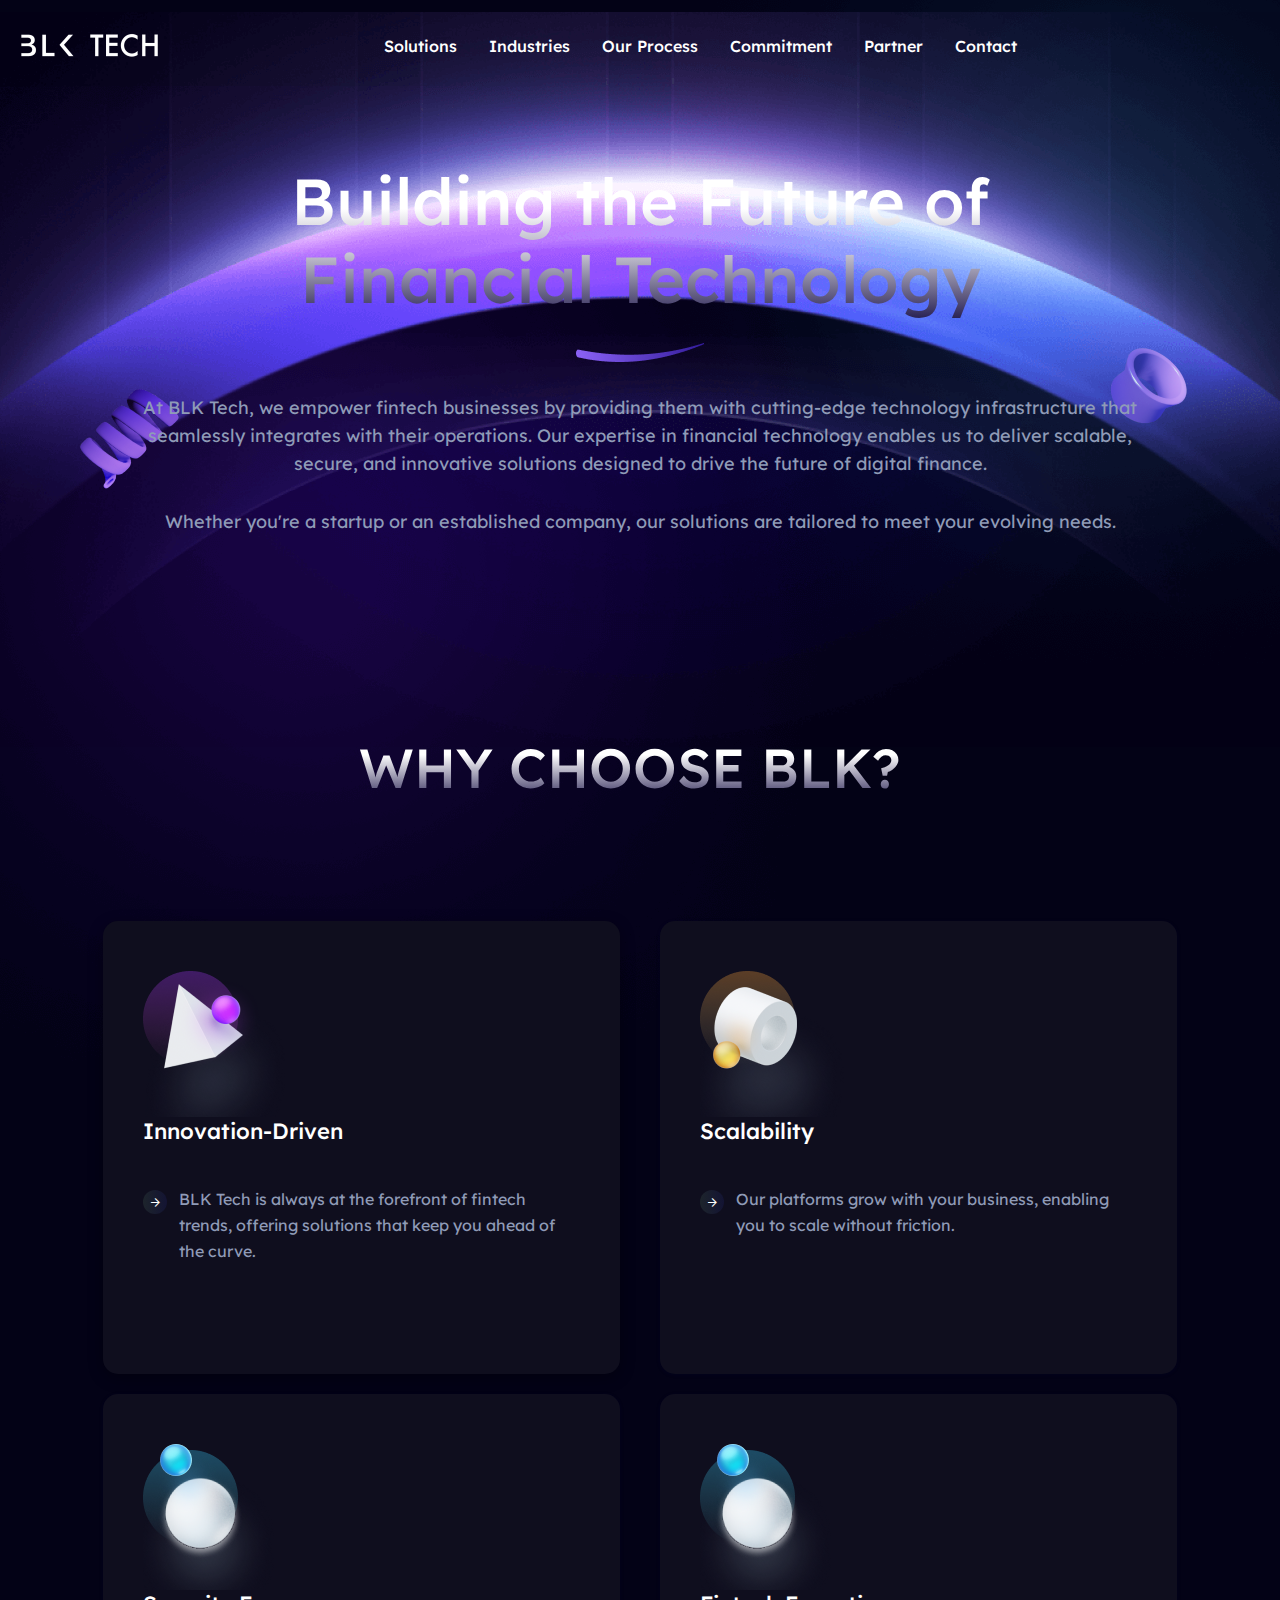
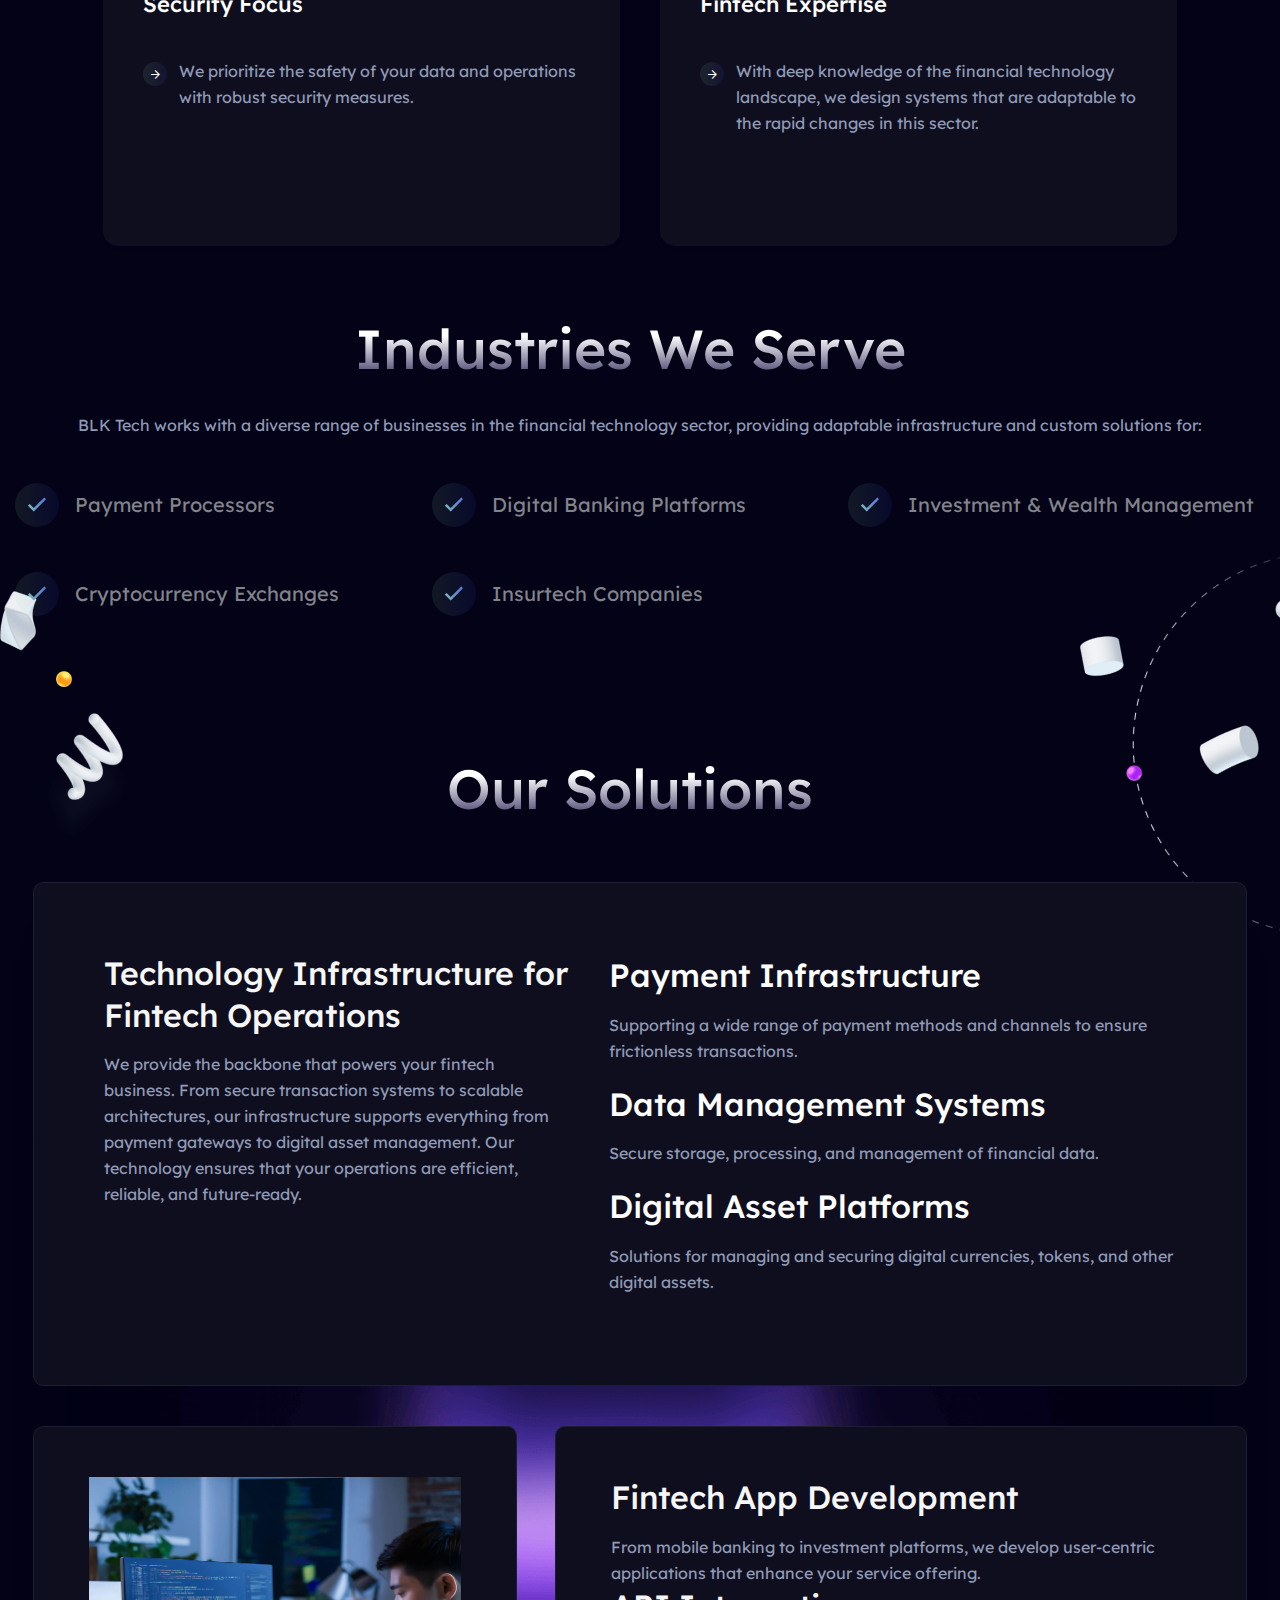
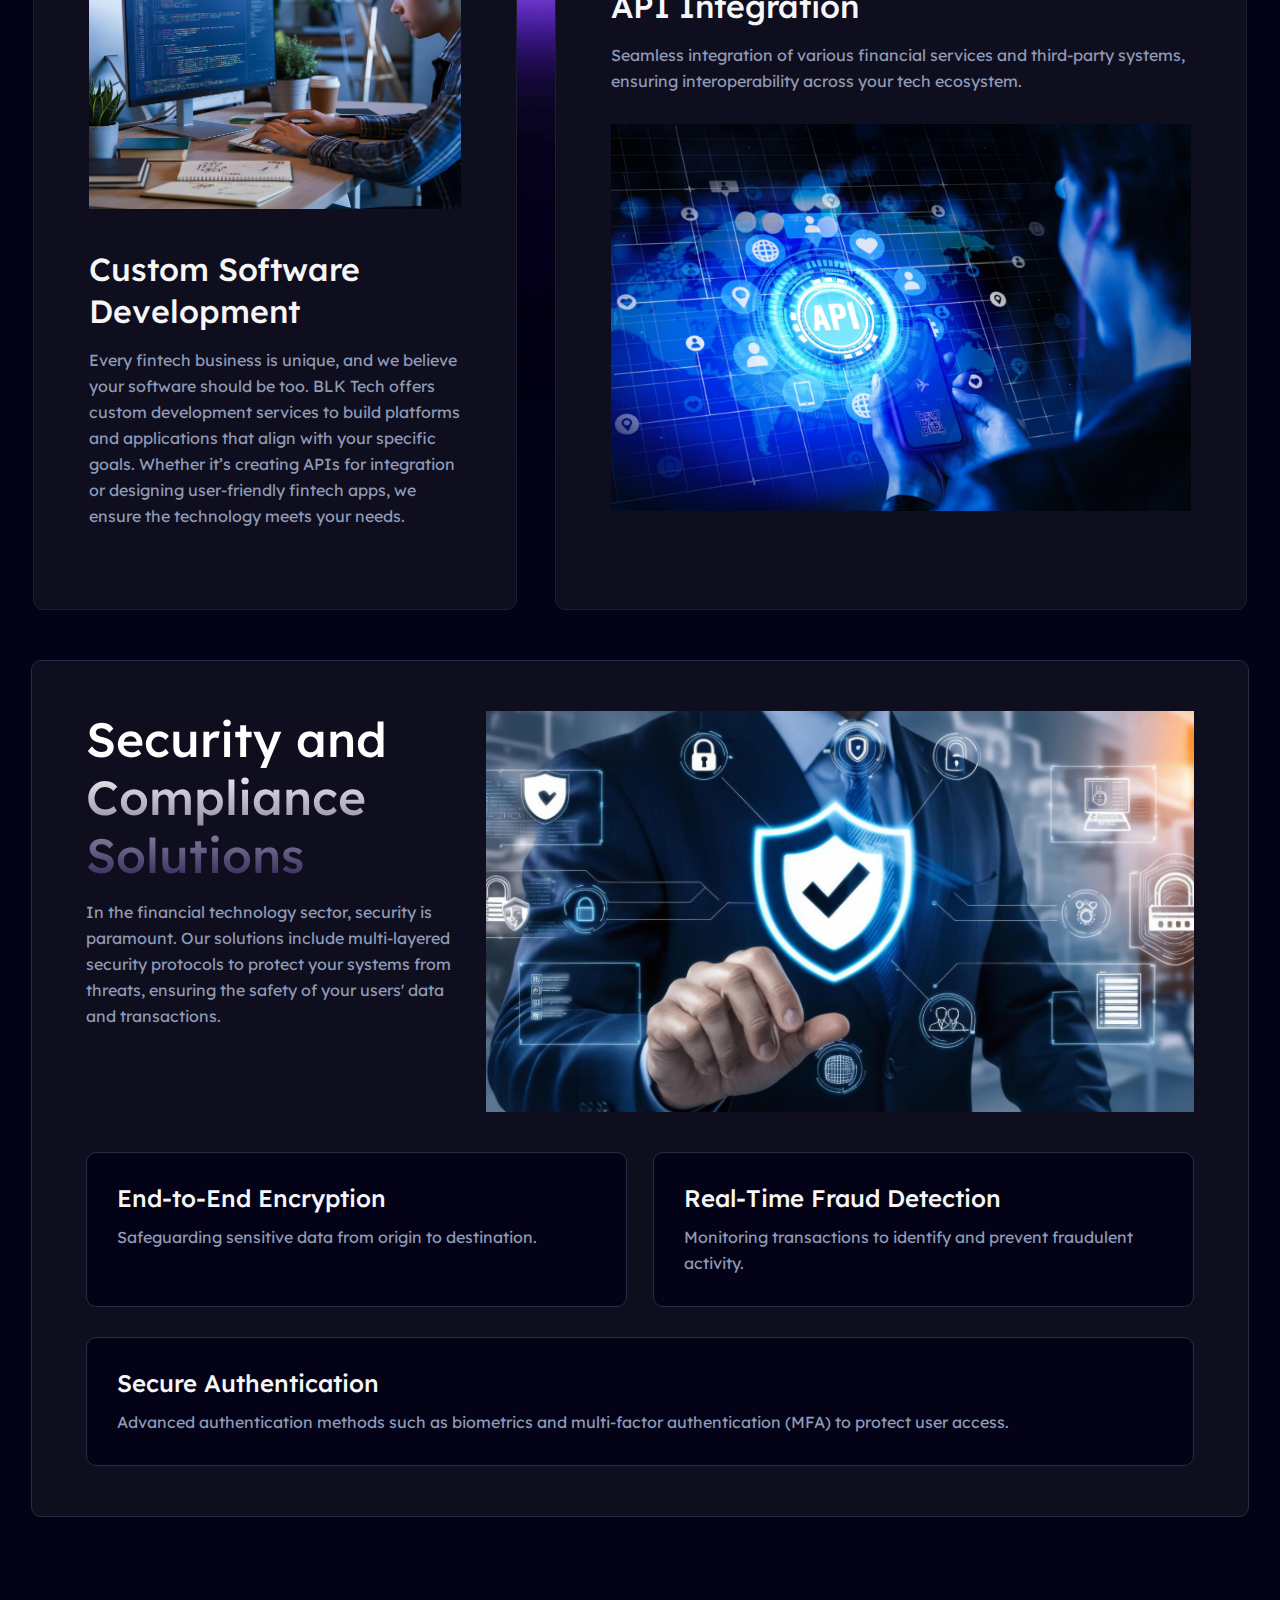
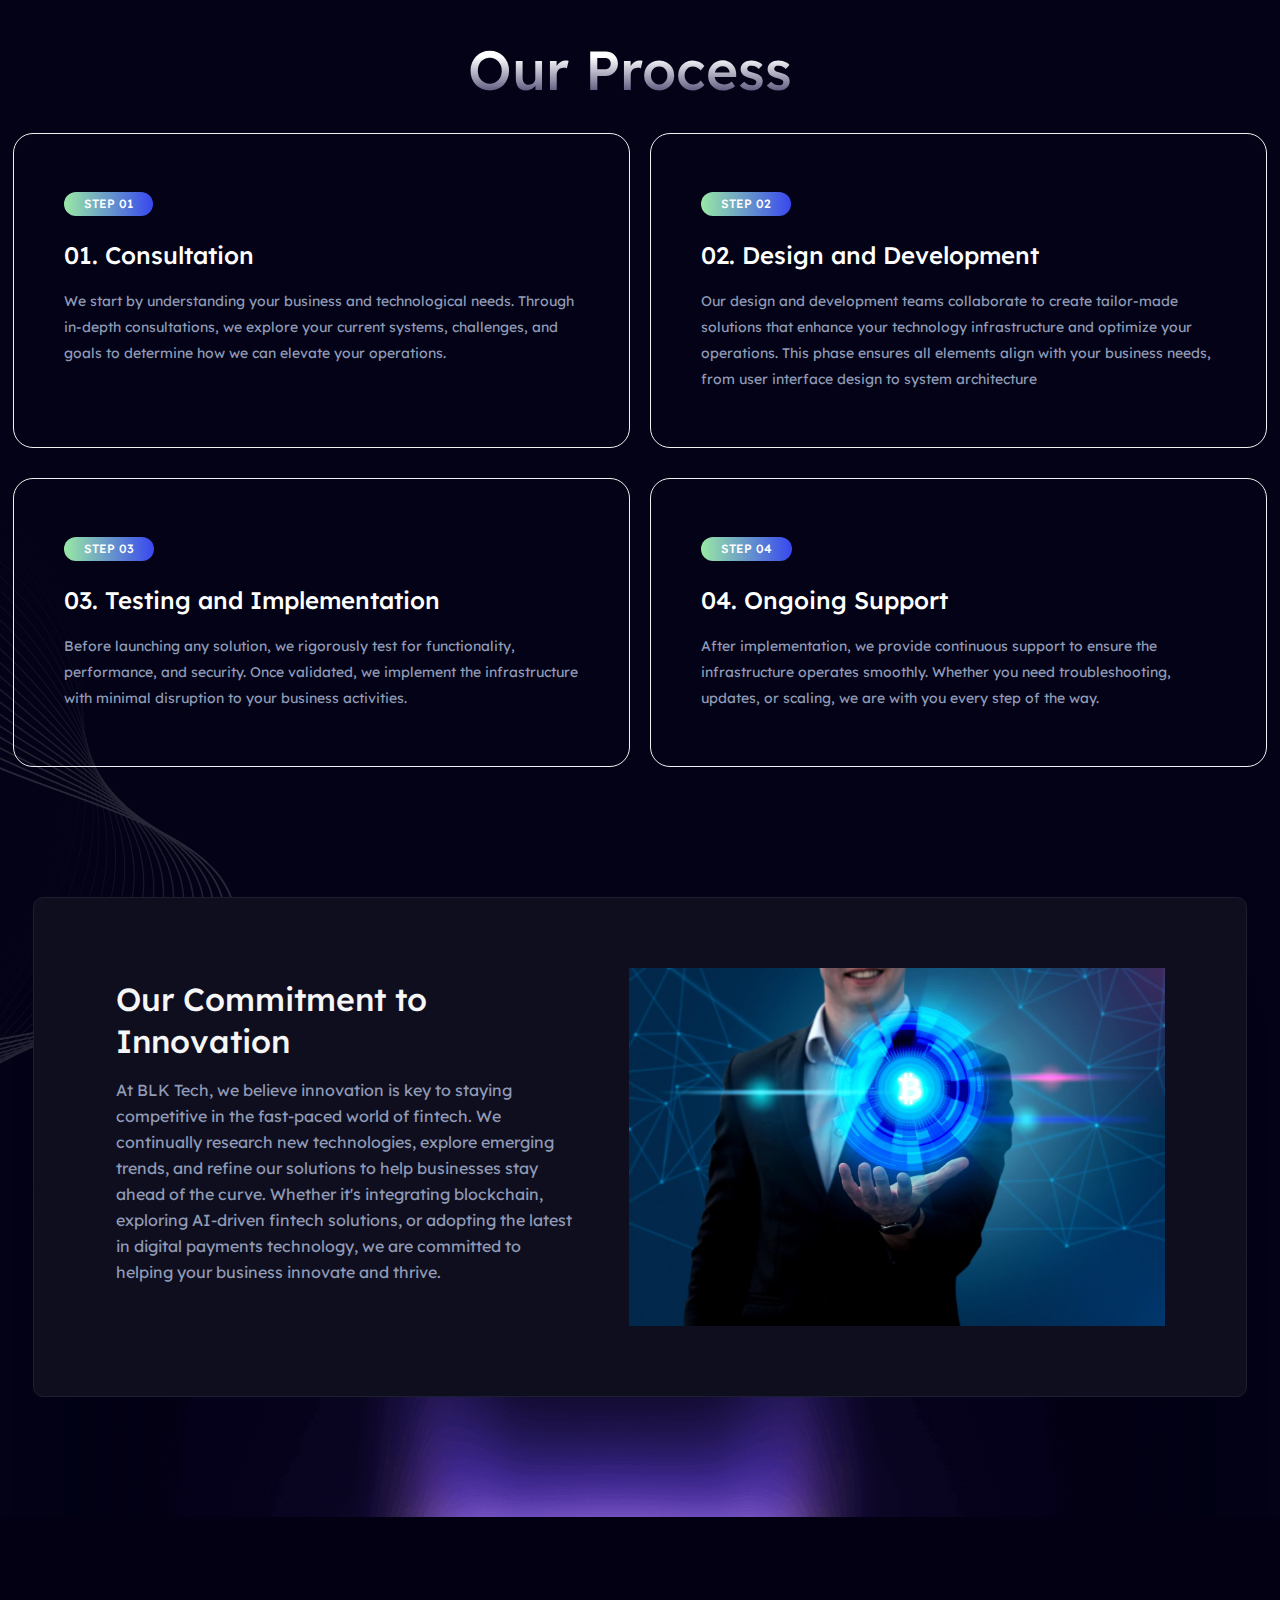
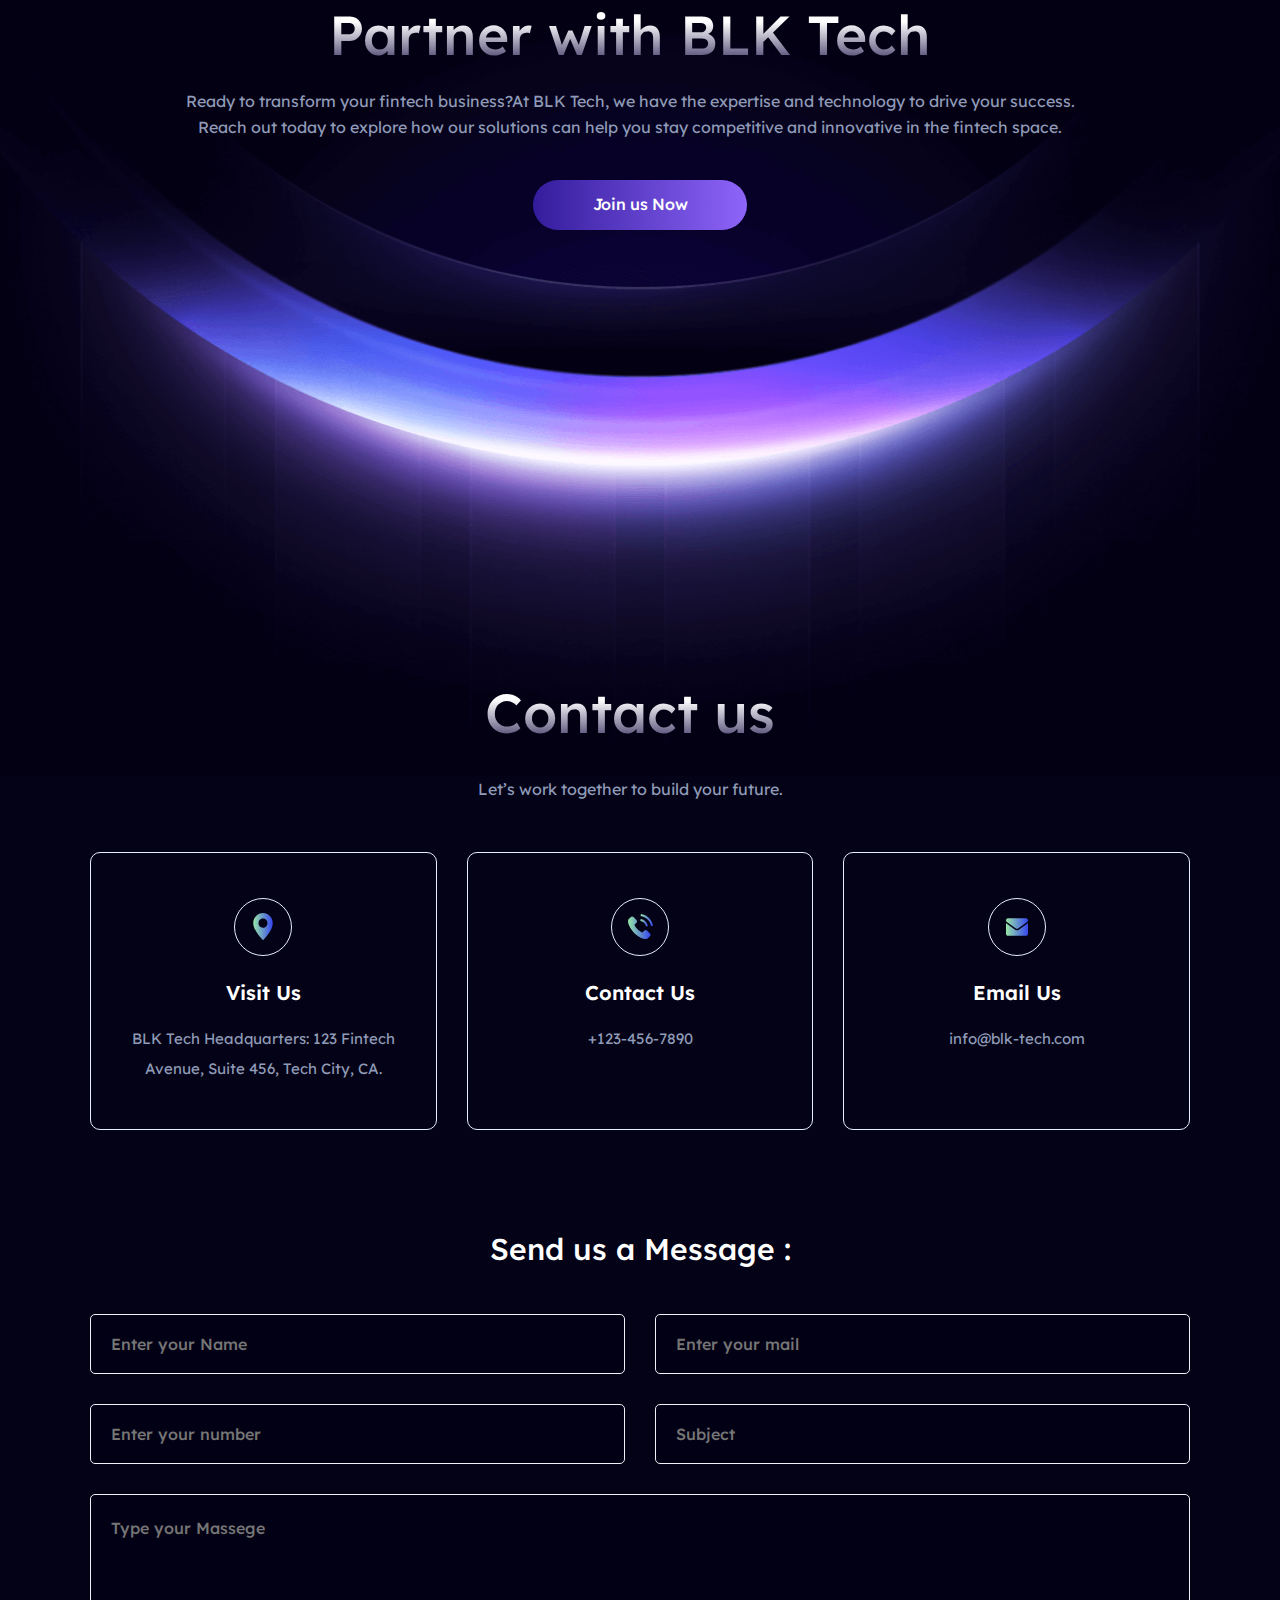
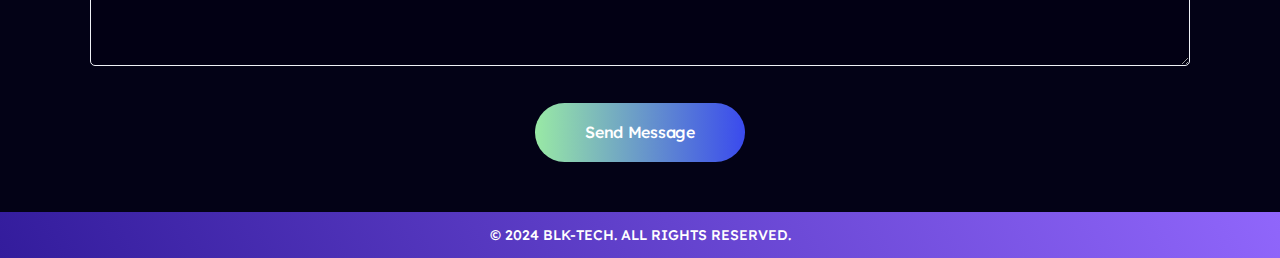
==== commit 6ad15507: "index.html update" ====
--- a/index.html
+++ b/index.html
@@ -1,953 +1,1177 @@
-<!doctype html>
+<!DOCTYPE html>
 <html lang="zxx">
-
-<head>
-
+  <head>
     <!--========= Required meta tags =========-->
-    <meta charset="utf-8">
-    <meta http-equiv="x-ua-compatible" content="ie=edge">
-    <meta name="description" content="">
-    <meta name="viewport" content="width=device-width, initial-scale=1, shrink-to-fit=no">
+    <meta charset="utf-8" />
+    <meta http-equiv="x-ua-compatible" content="ie=edge" />
+    <meta name="description" content="" />
+    <meta
+      name="viewport"
+      content="width=device-width, initial-scale=1, shrink-to-fit=no"
+    />
 
     <title>BLK-Tech</title>
 
-    <link rel="shortcut icon" href="assets/img/favicon.png" type="images/x-icon"/>
+    <link
+      rel="shortcut icon"
+      href="./assets/img/logo/blk_logo_title.png"
+      type="images/x-icon"
+    />
+    <link rel="stylesheet" href="./general.css" />
 
     <!-- css include -->
-    <link rel="stylesheet" href="assets/css/bootstrap.min.css">
-    <link rel="stylesheet" href="assets/css/fontawesome.css">
-    <link rel="stylesheet" href="assets/css/animate.css">
-    <link rel="stylesheet" href="assets/css/metisMenu.css">
-    <link rel="stylesheet" href="assets/css/swiper.min.css">
-    <link rel="stylesheet" href="assets/css/magnific-popup.css">
-    <link rel="stylesheet" href="assets/css/main.css">
-</head>
-
-<body>
-
-    <div id="xb-loadding" class="xb-loader"><div class="xb-dual-ring"></div></div>
-
-    <div class="xb-cursor tx-js-cursor">
-        <div class="xb-cursor-wrapper">
-            <div class="xb-cursor--follower xb-js-follower"></div>
+    <link rel="stylesheet" href="assets/css/bootstrap.min.css" />
+    <link rel="stylesheet" href="assets/css/fontawesome.css" />
+    <link rel="stylesheet" href="assets/css/animate.css" />
+    <link rel="stylesheet" href="assets/css/metisMenu.css" />
+    <link rel="stylesheet" href="assets/css/swiper.min.css" />
+    <link rel="stylesheet" href="assets/css/magnific-popup.css" />
+    <link rel="stylesheet" href="assets/css/main.css" />
+  </head>
+
+  <body class="home-dark">
+    <div id="xb-loadding" class="xb-loader style-2">
+      <div class="xb-dual-ring"></div>
+    </div>
+
+    <div class="xb-cursor tx-js-cursor style-2">
+      <div class="xb-cursor-wrapper">
+        <div class="xb-cursor--follower xb-js-follower"></div>
+      </div>
+    </div>
+
+    <div class="progress-wrap style-2">
+      <svg
+        class="progress-circle svg-content"
+        width="100%"
+        height="100%"
+        viewBox="-1 -1 102 102"
+      >
+        <path d="M50,1 a49,49 0 0,1 0,98 a49,49 0 0,1 0,-98" />
+      </svg>
+    </div>
+
+    <div class="body_wrap">
+      <!-- header start -->
+      <header class="site-header header-style-two">
+        <div class="header__main-wrap stricky">
+          <div class="container">
+            <div class="d_header">
+              <div class="header__logo">
+                <a href="index.html"
+                  ><img
+                    src="assets/img/logo/blk_logo2.png"
+                    alt=""
+                    style="filter: brightness(10)"
+                /></a>
+              </div>
+              <div class="main-menu__wrap ul_li navbar navbar-expand-lg">
+                <nav class="main-menu collapse navbar-collapse">
+                  <ul>
+                    <!-- <li>
+                      <a class="scrollspy-btn" href="#feature">Feature</a>
+                    </li> -->
+                    <li>
+                      <a class="scrollspy-btn" href="#solutions">Solutions</a>
+                    </li>
+                    <li>
+                      <a class="scrollspy-btn" href="#industries">Industries</a>
+                    </li>
+                    <li>
+                      <a class="scrollspy-btn" href="#process">Our Process</a>
+                    </li>
+                    <li>
+                      <a class="scrollspy-btn" href="#commitment">Commitment</a>
+                    </li>
+                    <li>
+                      <a class="scrollspy-btn" href="#partner">Partner</a>
+                    </li>
+                    <li>
+                      <a class="scrollspy-btn" href="#contact">Contact</a>
+                    </li>
+                  </ul>
+                </nav>
+              </div>
+              <div class="d-lg-none">
+                <a
+                  class="header__bar hamburger_menu"
+                  href="javascript:void(0);"
+                >
+                  <div class="header__bar-icon">
+                    <span></span>
+                    <span></span>
+                    <span></span>
+                  </div>
+                </a>
+              </div>
+              <div class="header__button d-none d-lg-block">
+                <!-- <a class="thm-btn thm-btn--gradient style-2" href="#!"
+                  >Login\Signup</a
+                > -->
+              </div>
+            </div>
+          </div>
         </div>
-    </div>
-
-    <div class="progress-wrap">
-        <svg class="progress-circle svg-content" width="100%" height="100%" viewBox="-1 -1 102 102">
-            <path d="M50,1 a49,49 0 0,1 0,98 a49,49 0 0,1 0,-98"/>
-        </svg>
-    </div>
-
-    <div class="body_wrap">
-        
-        <!-- header start -->
-        <header class="site-header header-style-one">
-            <div class="header__main-wrap stricky">
-                <div class="container mxw_1580">
-                    <div class="header__main ul_li_between">
-                        <div class="header__left ul_li">
-                            <div class="header__logo">
-                                <a href="index.html"><img src="assets/img/logo/logo.svg" alt=""></a>
-                            </div>
-                            <div class="d-none d-lg-block">
-                                <a class="header__bar hamburger_menu" href="javascript:void(0);">
-                                    <div class="header__bar-icon">
-                                        <span></span>
-                                        <span></span>
-                                        <span></span>
-                                    </div>
-                                </a>
-                            </div>
+      </header>
+      <!-- header end -->
+
+      <!-- slide bar start -->
+      <aside class="slide-bar">
+        <div class="close-mobile-menu">
+          <a class="tx-close" href="javascript:void(0);"></a>
+        </div>
+
+        <!-- side-mobile-menu start -->
+        <nav class="side-mobile-menu">
+          <ul id="mobile-menu-active">
+            <li>
+              <a class="scrollspy-btn" href="#solutions">Solutions</a>
+            </li>
+            <li>
+              <a class="scrollspy-btn" href="#industries">Industries</a>
+            </li>
+            <li>
+              <a class="scrollspy-btn" href="#process">Our Process</a>
+            </li>
+            <li>
+              <a class="scrollspy-btn" href="#commitment">Commitment</a>
+            </li>
+            <li>
+              <a class="scrollspy-btn" href="#partner">Partner</a>
+            </li>
+            <li>
+              <a class="scrollspy-btn" href="#contact">Contact</a>
+            </li>
+          </ul>
+        </nav>
+        <!-- side-mobile-menu end -->
+      </aside>
+      <div class="body-overlay"></div>
+      <!-- slide bar end -->
+
+      <main>
+        <!-- hero start -->
+        <section class="hero hero-style-two pos-rel pb-55">
+          <div
+            class="hero-bg wow fadeInUp"
+            data-wow-delay="500ms"
+            data-wow-duration=".5s"
+            data-background="assets/img/bg/hero_bg.png"
+          ></div>
+          <div class="container">
+            <div class="row align-items-center justify-content-center">
+              <div class="col-lg-10">
+                <div class="hero__content style-3 text-center">
+                  <h1
+                    class="title wow fadeInUp"
+                    data-wow-delay="0ms"
+                    data-wow-duration=".5s"
+                  >
+                    Building the Future of
+                    <span class="xb-title--typewriter">
+                      <span class="xb-item--text is-active"
+                        >Financial Technology</span
+                      >
+                      <!-- <span class="xb-item--text">tech Business</span>
+                                    <span class="xb-item--text">tech Agency</span>  -->
+                    </span>
+                  </h1>
+                  <div
+                    class="shape mb-30 wow fadeInUp"
+                    data-wow-delay="100ms"
+                    data-wow-duration=".5s"
+                  >
+                    <img src="assets/img/shape/h_line_shape.png" alt="" />
+                  </div>
+                  <p
+                    class="mb-30 wow fadeInUp"
+                    data-wow-delay="200ms"
+                    data-wow-duration=".5s"
+                  >
+                    At BLK Tech, we empower fintech businesses by providing them
+                    with cutting-edge technology infrastructure that seamlessly
+                    integrates with their operations. Our expertise in financial
+                    technology enables us to deliver scalable, secure, and
+                    innovative solutions designed to drive the future of digital
+                    finance.
+                  </p>
+                  <p
+                    class="mb-30 wow fadeInUp"
+                    data-wow-delay="200ms"
+                    data-wow-duration=".5s"
+                  >
+                    Whether you're a startup or an established company, our
+                    solutions are tailored to meet your evolving needs.
+                  </p>
+                  <!-- <div
+                    class="btns wow fadeInUp"
+                    data-wow-delay="300ms"
+                    data-wow-duration=".5s"
+                  >
+                    <a class="thm-btn thm-btn--gradient style-2" href="#!"
+                      >Get a demo</a
+                    >
+                    <a class="thm-btn thm-btn--outline style-2" href="#!"
+                      >View pricing</a
+                    >
+                  </div> -->
+                  <div
+                    class="hero-image mt-90 wow fadeInUp"
+                    data-wow-delay="400ms"
+                    data-wow-duration=".5s"
+                  >
+                    <img src="assets/img/hero/hero_section.jpg" alt="" />
+                  </div>
+                </div>
+              </div>
+            </div>
+          </div>
+          <div class="crm-hero__shape">
+            <div class="shape shape--1" data-parallax='{"y" : 80}'>
+              <img
+                class="wow fadeInLeft"
+                src="assets/img/shape/h_shape6.png"
+                alt=""
+              />
+            </div>
+            <div class="shape shape--2">
+              <img src="assets/img/shape/h_shape7.png" alt="" />
+            </div>
+            <div class="shape shape--3" data-parallax='{"y" : 70}'>
+              <img
+                class="wow fadeInRight"
+                src="assets/img/shape/h_shape8.png"
+                alt=""
+              />
+            </div>
+            <div class="shape shape--4">
+              <img src="assets/img/shape/h_shape9.png" alt="" />
+            </div>
+          </div>
+        </section>
+        <!-- hero start -->
+
+        <!-- --------------------------- Why choose blk-->
+        <div class="crm-title text-center mb-30">
+          <h2 class="crm-title__heading">
+            <!-- Essential apps that protect <br />
+            your data -->
+            WHY CHOOSE BLK?
+          </h2>
+        </div>
+        <section id="feature" class="feature pos-rel">
+          <div class="container">
+            <div class="feature__wrapper">
+              <div class="row mt-none-20 justify-content-center">
+                <div class="col-lg-6 col-md-6 mt-20">
+                  <div
+                    class="feature__single"
+                    style="
+                      box-shadow: 0 4px 15px rgba(0, 0, 0, 0.3);
+                      transition: transform 0.3s;
+                    "
+                  >
+                    <div class="icon">
+                      <img src="assets/img/icon/f_01.png" alt="" />
+                    </div>
+                    <h3 style="color: white">Innovation-Driven</h3>
+                    <ul class="feature__list mb-40">
+                      <li style="color: white">
+                        <i class="far fa-arrow-right" style="color: white"></i>
+                        <p style="color: #8f9bb7; font-size: 16px">
+                          BLK Tech is always at the forefront of fintech trends,
+                          offering solutions that keep you ahead of the curve.
+                        </p>
+                        <!-- <br />
+                        experience -->
+                      </li>
+                      <!-- <li>
+                        <i class="far fa-check"></i>Engage prospects and <br />
+                        customers across multiple <br />
+                        communication channels
+                      </li> -->
+                    </ul>
+                    <!-- <a href="#!"
+                      ><i class="far fa-arrow-right"></i>Benefit of Marketing</a
+                    > -->
+                  </div>
+                </div>
+
+                <div class="col-lg-6 col-md-6 mt-20">
+                  <div class="feature__single">
+                    <div class="icon">
+                      <img src="assets/img/icon/f_02.png" alt="" />
+                    </div>
+                    <h3 style="color: white">Scalability</h3>
+                    <ul class="feature__list mb-40">
+                      <li style="color: white">
+                        <i class="far fa-arrow-right" style="color: white"></i>
+                        <p style="color: #8f9bb7; font-size: 16px">
+                          Our platforms grow with your business, enabling you to
+                          scale without friction.
+                        </p>
+                        <!-- <br />
+                        increasing employee <br />
+                        handout -->
+                      </li>
+                      <!-- <li>
+                        <i class="far fa-check"></i>Generate and qualify leads
+                        automatically
+                      </li> -->
+                    </ul>
+                    <!-- <a href="#!"
+                      ><i class="far fa-arrow-right"></i>Benefit of Sales</a
+                    > -->
+                  </div>
+                </div>
+                <div class="col-lg-6 col-md-6 mt-20">
+                  <div class="feature__single">
+                    <div class="icon">
+                      <img src="assets/img/icon/f_03.png" alt="" />
+                    </div>
+                    <h3 style="color: white">Security Focus</h3>
+                    <ul class="feature__list mb-40">
+                      <li style="color: white">
+                        <i class="far fa-arrow-right" style="color: white"></i>
+                        <p style="color: #8f9bb7; font-size: 16px">
+                          We prioritize the safety of your data and operations
+                          with robust security measures.
+                        </p>
+                      </li>
+                      <!-- <li>
+                        <i class="far fa-check"></i>Personalize your customer
+                        experience
+                      </li> -->
+                    </ul>
+                    <!-- <a href="#!"
+                      ><i class="far fa-arrow-right"></i>Benefits of Supports</a
+                    > -->
+                  </div>
+                </div>
+                <div class="col-lg-6 col-md-6 mt-20">
+                  <div class="feature__single">
+                    <div class="icon">
+                      <img src="assets/img/icon/f_03.png" alt="" />
+                    </div>
+                    <h3 style="color: white">Fintech Expertise</h3>
+                    <ul class="feature__list mb-40">
+                      <li style="color: white">
+                        <i class="far fa-arrow-right" style="color: white"></i>
+                        <p style="color: #8f9bb7; font-size: 16px">
+                          With deep knowledge of the financial technology
+                          landscape, we design systems that are adaptable to the
+                          rapid changes in this sector.
+                        </p>
+                      </li>
+                      <!-- <li>
+                        <i class="far fa-check"></i>Personalize your customer
+                        experience
+                      </li> -->
+                    </ul>
+                    <!-- <a href="#!"
+                      ><i class="far fa-arrow-right"></i>Benefits of Supports</a
+                    > -->
+                  </div>
+                </div>
+              </div>
+            </div>
+          </div>
+          <div class="feature__shape">
+            <div class="shape shape--1" data-parallax='{"y" : 50}'>
+              <img
+                class="wow fadeInLeft"
+                src="assets/img/shape/fs_01.png"
+                alt=""
+              />
+            </div>
+            <div class="shape shape--2" data-parallax='{"x" : 70}'>
+              <img
+                class="wow fadeInRight"
+                src="assets/img/shape/fs_03.png"
+                alt=""
+              />
+            </div>
+          </div>
+        </section>
+        <!-- ---------------------why choose blk end------ -->
+        <section class="cta pos-rel pb-140" id="industries">
+          <div class="container">
+            <div class="row mt-none-20">
+              <div class="col-xl-12 col-lg-12 mt-20">
+                <div class="sec-title">
+                  <div class="crm-title mb-20">
+                    <h2
+                      class="crm-title__heading mb-30"
+                      style="text-align: center"
+                    >
+                      Industries We Serve
+                    </h2>
+                  </div>
+                  <p style="color: #8f9bb7; text-align: center">
+                    BLK Tech works with a diverse range of businesses in the
+                    financial technology sector, providing adaptable
+                    infrastructure and custom solutions for:
+                  </p>
+                </div>
+              </div>
+              <!-- <div class="col-xl-3 col-lg-4 mt-20">
+                      <div class="cta__btn text-lg-end mt-10">
+                          <a class="thm-btn thm-btn--gradient br-5" href="#!">Start Chatting Now</a>
+                      </div>
+                  </div> -->
+            </div>
+            <ul class="footer__top cta-list ul_li_between mt-35">
+              <li style="color: #82848b">
+                <i class="far fa-check"></i>Payment Processors
+              </li>
+              <li style="color: #82848b">
+                <i class="far fa-check"></i>Digital Banking Platforms
+              </li>
+              <li style="color: #82848b">
+                <i class="far fa-check"></i>Investment & Wealth Management
+              </li>
+            </ul>
+            <ul class="footer__top cta-list ul_li_between mt-35">
+              <li style="color: #82848b">
+                <i class="far fa-check"></i>Cryptocurrency Exchanges
+              </li>
+              <li style="color: #82848b">
+                <i class="far fa-check"></i>Insurtech Companies
+              </li>
+            </ul>
+          </div>
+          <div class="cta__shape">
+            <div class="shape shape--1" data-parallax='{"y" : 80}'>
+              <img src="assets/img/shape/cta_shape1.png" alt="" />
+            </div>
+            <div class="shape shape--2" data-parallax='{"x" : 80}'>
+              <img src="assets/img/shape/cta_shape2.png" alt="" />
+            </div>
+          </div>
+        </section>
+
+        <!-- feature start -->
+        <!-- <section id="feature" class="crm-feature pos-rel pt-70 pb-140">
+          <div class="container">
+            <div class="crm-feature__title text-center mb-60">
+              Powerful features
+            </div>
+            <div class="row justify-content-center mt-none-20">
+              <div class="col-lg-3 col-md-6 mt-20">
+                <div class="crm-feature__item">
+                  <div class="icon mb-40">
+                    <img src="assets/img/icon/ft_01.svg" alt="" />
+                  </div>
+                  <h3>User Information</h3>
+                  <p>Hey there, fellow employees! Welcome to our</p>
+                </div>
+              </div>
+              <div class="col-lg-3 col-md-6 mt-20">
+                <div class="crm-feature__item">
+                  <div class="icon mb-40">
+                    <img src="assets/img/icon/ft_02.svg" alt="" />
+                  </div>
+                  <h3>Deal Tracking</h3>
+                  <p>Hey there, fellow employees! Welcome to our</p>
+                </div>
+              </div>
+              <div class="col-lg-3 col-md-6 mt-20">
+                <div class="crm-feature__item">
+                  <div class="icon mb-40">
+                    <img src="assets/img/icon/ft_03.svg" alt="" />
+                  </div>
+                  <h3>Pipeline Management</h3>
+                  <p>Hey there, fellow employees! Welcome to our</p>
+                </div>
+              </div>
+              <div class="col-lg-3 col-md-6 mt-20">
+                <div class="crm-feature__item">
+                  <div class="icon mb-40">
+                    <img src="assets/img/icon/ft_04.svg" alt="" />
+                  </div>
+                  <h3>Reporting Dashboard</h3>
+                  <p>Hey there, fellow employees! Welcome to our</p>
+                </div>
+              </div>
+              <div class="col-lg-3 col-md-6 mt-20">
+                <div class="crm-feature__item">
+                  <div class="icon mb-40">
+                    <img src="assets/img/icon/ft_05.svg" alt="" />
+                  </div>
+                  <h3>Meeting Scheduling</h3>
+                  <p>Hey there, fellow employees! Welcome to our</p>
+                </div>
+              </div>
+              <div class="col-lg-3 col-md-6 mt-20">
+                <div class="crm-feature__item">
+                  <div class="icon mb-40">
+                    <img src="assets/img/icon/ft_06.svg" alt="" />
+                  </div>
+                  <h3>Email Tracking</h3>
+                  <p>Hey there, fellow employees! Welcome to our</p>
+                </div>
+              </div>
+              <div class="col-lg-6 col-md-12 mt-20">
+                <div class="crm-feature__item">
+                  <div class="icon mb-40">
+                    <img src="assets/img/icon/ft_07.svg" alt="" />
+                  </div>
+                  <h3>Deal and Tech Data Tracking</h3>
+                  <p>Hey there, fellow employees! Welcome to our</p>
+                  <div class="ft_icon">
+                    <img src="assets/img/icon/ft_icon.png" alt="" />
+                  </div>
+                </div>
+              </div>
+            </div>
+          </div>
+          <div class="crm-feature__shape">
+            <div class="shape shape--1" data-parallax='{"y" : 70}'>
+              <img src="assets/img/shape/ft_shape1.png" alt="" />
+            </div>
+            <div class="shape shape--2" data-parallax='{"y" : 80}'>
+              <img src="assets/img/shape/ft_shape2.png" alt="" />
+            </div>
+          </div>
+        </section> -->
+        <!-- feature end -->
+        <!-- industries start-->
+
+        <!-- industries end-->
+        <!-- process start -->
+        <section id="solutions" class="process pos-rel pb-120">
+          <div class="process__shape">
+            <div class="shape shape--1" data-parallax='{"x" : 70}'>
+              <img src="assets/img/shape/pr_shape1.png" alt="" />
+            </div>
+            <div class="shape shape--2">
+              <img src="assets/img/shape/pr_shape2.png" alt="" />
+            </div>
+            <div class="shape shape--3" data-parallax='{"y" : 80}'>
+              <img src="assets/img/shape/pr_shape3.png" alt="" />
+            </div>
+          </div>
+          <div class="container">
+            <div class="crm-title text-center mb-60">
+              <h2 class="crm-title__heading">
+                <!-- Essential apps that protect <br />
+                your data -->
+                Our Solutions
+              </h2>
+            </div>
+            <div class="process__wrap ul_li_between">
+              <div class="process__title mt-30">
+                <h3 class="title">
+                  Technology Infrastructure for Fintech Operations
+                </h3>
+                <p>
+                  We provide the backbone that powers your fintech business.
+                  From secure transaction systems to scalable architectures, our
+                  infrastructure supports everything from payment gateways to
+                  digital asset management. Our technology ensures that your
+                  operations are efficient, reliable, and future-ready.
+                </p>
+                <!-- <div class="mt-35">
+                  <a class="thm-btn thm-btn--gradient style-2" href="#!"
+                    >Learn More</a
+                  >
+                </div> -->
+              </div>
+              <div
+                class="process__ss mt-40 pl-10"
+                style="
+                  flex: 1;
+                  text-align: left;
+                  padding-left: 0;
+                  margin-left: 0;
+                  padding-left: 40px;
+                  margin-top: 32px;
+                "
+              >
+                <ul
+                  style="
+                    padding: 0;
+                    margin: 0;
+                    display: flex;
+                    flex-direction: column;
+                    align-items: flex-start;
+                  "
+                >
+                  <li
+                    style="
+                      color: white;
+                      list-style: none;
+                      padding-left: 0;
+                      margin-left: 0;
+                      margin-bottom: 20px;
+                      color: #8f9bb7;
+                      font-size: 16px;
+                    "
+                    class="solutions_text"
+                  >
+                    <h3
+                      class="title"
+                      style="color: white; font-size: 32px; margin-bottom: 15px"
+                    >
+                      Payment Infrastructure
+                    </h3>
+
+                    <!-- <i
+                      class="far fa-arrow-right"
+                      style="color: white; margin-right: 10px"
+                    ></i> -->
+                    Supporting a wide range of payment methods and channels to
+                    ensure frictionless transactions.
+                  </li>
+                  <li
+                    style="
+                      color: white;
+                      list-style: none;
+                      padding-left: 0;
+                      margin-left: 0;
+                      margin-bottom: 20px;
+                      color: #8f9bb7;
+                      font-size: 16px;
+                    "
+                    class="solutions_text"
+                  >
+                    <h3
+                      class="title"
+                      style="color: white; font-size: 32px; margin-bottom: 15px"
+                    >
+                      Data Management Systems
+                    </h3>
+                    <!-- <i
+                      class="far fa-arrow-right"
+                      style="color: white; margin-right: 10px"
+                    ></i> -->
+                    Secure storage, processing, and management of financial
+                    data.
+                  </li>
+                  <li
+                    style="
+                      color: white;
+                      list-style: none;
+                      padding-left: 0;
+                      margin-left: 0;
+                      margin-bottom: 20px;
+                      color: #8f9bb7;
+                      font-size: 16px;
+                    "
+                    class="solutions_text"
+                  >
+                    <h3
+                      class="title"
+                      style="color: white; font-size: 32px; margin-bottom: 15px"
+                    >
+                      Digital Asset Platforms
+                    </h3>
+                    <!-- <i
+                      class="far fa-arrow-right"
+                      style="color: white; margin-right: 10px"
+                    ></i> -->
+                    Solutions for managing and securing digital currencies,
+                    tokens, and other digital assets.
+                  </li>
+                </ul>
+              </div>
+            </div>
+            <div class="row g-38 mt-10">
+              <div class="col-lg-5 mt-30">
+                <div class="process__app-item">
+                  <div class="text-center">
+                    <img src="assets/img/process/28413.jpg" alt="" />
+                  </div>
+                  <div class="process__title mt-40">
+                    <h3 class="title">Custom Software Development</h3>
+                    <p>
+                      Every fintech business is unique, and we believe your
+                      software should be too. BLK Tech offers custom development
+                      services to build platforms and applications that align
+                      with your specific goals. Whether it’s creating APIs for
+                      integration or designing user-friendly fintech apps, we
+                      ensure the technology meets your needs.
+                    </p>
+                  </div>
+                </div>
+              </div>
+              <div class="col-lg-7 mt-30">
+                <div class="process__app-item style-2" style="height: 100%">
+                  <div class="process__title mb-30">
+                    <h3 class="title">Fintech App Development</h3>
+                    <p>
+                      From mobile banking to investment platforms, we develop
+                      user-centric applications that enhance your service
+                      offering.
+                    </p>
+                    <h3 class="title">API Integration</h3>
+                    <p>
+                      Seamless integration of various financial services and
+                      third-party systems, ensuring interoperability across your
+                      tech ecosystem.
+                    </p>
+                  </div>
+                  <div class="text-center">
+                    <img src="assets/img/process/2149092255.jpg" alt="" />
+                  </div>
+                </div>
+              </div>
+            </div>
+            <!-- <div class="process__button mt-60">
+              <div class="btns text-center">
+                <a class="thm-btn thm-btn--gradient style-2" href="#!"
+                  >Get Started Today</a
+                >
+                <a class="thm-btn thm-btn--outline style-2" href="#!"
+                  >Browse all Features</a
+                >
+              </div>
+            </div> -->
+            <div class="row mt-50 pt-xs-0">
+              <div class="col-12">
+                <div class="process__area">
+                  <div class="process__top ul_li_between mt-none-30 security">
+                    <div class="crm-title mt-30 security_div1">
+                      <h2 class="crm-title__heading mb-15">
+                        Security and Compliance Solutions
+                      </h2>
+                      <p>
+                        In the financial technology sector, security is
+                        paramount. Our solutions include multi-layered security
+                        protocols to protect your systems from threats, ensuring
+                        the safety of your users' data and transactions.
+                      </p>
+                      <!-- <div class="mt-40">
+                        <a class="thm-btn thm-btn--gradient style-2" href="#!"
+                          >Browse all feature</a
+                        >
+                      </div> -->
+                    </div>
+                    <div class="image mt-30 security_div2">
+                      <img src="assets/img/process/4844.jpg" alt="" />
+                    </div>
+                  </div>
+                  <div class="row g-26 mt-10">
+                    <div class="col-lg-6 mt-30">
+                      <div class="process__app-item style-3">
+                        <div class="process__title process__title--lg mb-30">
+                          <h3 class="title">End-to-End Encryption</h3>
+                          <p>
+                            Safeguarding sensitive data from origin to
+                            destination.
+                          </p>
                         </div>
-                        <div class="main-menu__wrap ul_li navbar navbar-expand-lg">
-                            <nav class="main-menu collapse navbar-collapse">
-                                <ul>
-                                    <li class="menu-item-has-children active"><a href="index.html">Home</a>
-                                        <ul class="submenu">
-                                            <li class="active"><a href="index.html">Home Chatbot</a></li>
-                                            <li><a href="home-2.html">Home CRM</a></li>
-                                            <li><a href="home-3.html">Home Copy Writing</a></li>
-                                        </ul>
-                                    </li>
-                                    <li><a class="scrollspy-btn" href="#feature">Feature</a></li>
-                                    <li><a class="scrollspy-btn" href="#template">Template</a></li>
-                                    <li><a class="scrollspy-btn" href="#intergation">Intergation</a></li>
-                                    <li class="menu-item-has-children">
-                                        <a href="#!">Blog</a>
-                                        <ul class="submenu">
-                                            <li><a href="blog.html">Blog</a></li>
-                                            <li><a href="blog-single.html">Blog Details</a></li>
-                                        </ul>
-                                    </li>
-                                    <li><a href="contact.html">Get in touch</a></li>
-                                </ul>
-                            </nav>
+                        <!-- <div class="text-center">
+                          <img src="assets/img/process/img_05.png" alt="" />
+                        </div> -->
+                      </div>
+                    </div>
+                    <div class="col-lg-6 mt-30">
+                      <div class="process__app-item style-3">
+                        <div class="process__title process__title--lg mb-30">
+                          <h3 class="title">Real-Time Fraud Detection</h3>
+                          <p>
+                            Monitoring transactions to identify and prevent
+                            fraudulent activity.
+                          </p>
                         </div>
-                        <div class="header__right-info ul_li">
-                            <div class="d-lg-none">
-                                <a class="header__bar hamburger_menu" href="javascript:void(0);">
-                                    <div class="header__bar-icon">
-                                        <span></span>
-                                        <span></span>
-                                        <span></span>
-                                    </div>
-                                </a>
-                            </div>
-                            <a class="header__search header-search-btn" href="javascript:void(0);">
-                                <img src="assets/img/icon/search.svg" alt="">
-                            </a>
-                            <div class="header__account">
-                                <a href="#!">
-                                    <img src="assets/img/icon/user.svg" alt="">
-                                </a>
-                            </div>
-                            <div class="header__button">
-                                <a class="thm-btn thm-btn--dark" href="#!">Learn More</a>
-                            </div>
+                        <!-- <div class="text-center">
+                          <img src="assets/img/process/img_06.png" alt="" />
+                        </div> -->
+                      </div>
+                    </div>
+                    <div class="col-lg-6 mt-30" style="width: 100%">
+                      <div class="process__app-item style-3">
+                        <div class="process__title process__title--lg mb-30">
+                          <h3 class="title">Secure Authentication</h3>
+                          <p>
+                            Advanced authentication methods such as biometrics
+                            and multi-factor authentication (MFA) to protect
+                            user access.
+                          </p>
                         </div>
+                        <!-- <div class="text-center">
+                          <img src="assets/img/process/img_06.png" alt="" />
+                        </div> -->
+                      </div>
                     </div>
-                </div>
-            </div>
-        </header>
-        <!-- header end -->
-
-        <!-- slide bar start -->
-		 <aside class="slide-bar">
-            <div class="close-mobile-menu">
-                <a class="tx-close" href="javascript:void(0);"></a>
-            </div>
-
-            <!-- sidebar-info start -->
-            <div class="sidebar-info">
-                <div class="sidebar-logo mb-30">
-                    <a href="index.html">
-                        <img src="assets/img/logo/logo.svg" alt="logo">
-                    </a>
-                </div>
-                <div class="sidebar-content mb-40">
-                    <p>Revolutionize Your Future: Harness the Power of Technology for Unparalleled Growth and Success!</p>
-                </div>
-                <ul class="sidebar-menu list-unstyled">
-                    <li><a href="#!">About</a></li>
-                    <li><a href="#!">Services</a></li>
-                    <li><a href="#!">Projects</a></li>
-                    <li><a href="#!">Blog</a></li>
-                    <li><a href="#!">Contact</a></li>
-                </ul>
-                <div class="ul_li mt-60">
-                    <div class="ct-content-wrap d-flex">
-                        <div class="ct-title col-auto">Call us:</div>
-                        <div class="ct-content-wrap col">
-                            <div class="ct-item-wrap row">
-                                <div class="ct-item col-auto "> 
-                                    <span class="item-content"><a href="tel:02456787535" class="tel">024 5678 7535</a></span>
-                                </div>
-                                <div class="ct-item col-auto "> <span class="item-content"><a href="mailto:support@gmail.com">support@gmail.com</a></span>
-                                </div>
-                            </div>
-                        </div>
+                  </div>
+                </div>
+              </div>
+            </div>
+          </div>
+        </section>
+        <!-- process end -->
+
+        <!-- our process -->
+        <section id="process" class="step pos-rel pb-130">
+          <div class="container">
+            <div class="crm-title text-center mb-20">
+              <h2 class="crm-title__heading mb-30">Our Process</h2>
+            </div>
+            <div class="row mt-none-30">
+              <div class="col-md-6 mt-30">
+                <div class="step__single">
+                  <span>Step 01</span>
+                  <h4 class="contact-header">
+                    <span style="color: white">01.</span> Consultation
+                  </h4>
+                  <p style="color: #8f9bb7">
+                    We start by understanding your business and technological
+                    needs. Through in-depth consultations, we explore your
+                    current systems, challenges, and goals to determine how we
+                    can elevate your operations.
+                  </p>
+                </div>
+              </div>
+              <div class="col-md-6 mt-30">
+                <div class="step__single">
+                  <span>Step 02</span>
+                  <h4 class="contact-header">
+                    <span style="color: white">02.</span> Design and Development
+                  </h4>
+                  <p style="color: #8f9bb7">
+                    Our design and development teams collaborate to create
+                    tailor-made solutions that enhance your technology
+                    infrastructure and optimize your operations. This phase
+                    ensures all elements align with your business needs, from
+                    user interface design to system architecture
+                  </p>
+                </div>
+              </div>
+              <div class="col-md-6 mt-30">
+                <div class="step__single">
+                  <span>Step 03</span>
+                  <h4 class="contact-header">
+                    <span style="color: white">03.</span> Testing and
+                    Implementation
+                  </h4>
+                  <p style="color: #8f9bb7">
+                    Before launching any solution, we rigorously test for
+                    functionality, performance, and security. Once validated, we
+                    implement the infrastructure with minimal disruption to your
+                    business activities.
+                  </p>
+                </div>
+              </div>
+              <div class="col-md-6 mt-30">
+                <div class="step__single">
+                  <span>Step 04</span>
+                  <h4 class="contact-header">
+                    <span style="color: white">04.</span> Ongoing Support
+                  </h4>
+                  <p style="color: #8f9bb7">
+                    After implementation, we provide continuous support to
+                    ensure the infrastructure operates smoothly. Whether you
+                    need troubleshooting, updates, or scaling, we are with you
+                    every step of the way.
+                  </p>
+                </div>
+              </div>
+            </div>
+          </div>
+          <div class="step__shape">
+            <div class="shape shape--1">
+              <img src="assets/img/shape/h_shape.png" alt="" />
+            </div>
+            <div class="shape shape--2">
+              <img
+                class="wow fadeInRight"
+                src="assets/img/shape/st_shape.png"
+                alt=""
+              />
+            </div>
+          </div>
+        </section>
+
+        <!-- end our process -->
+
+        <!-- commitment to innovation -->
+        <section id="process" class="process pos-rel pb-120">
+          <div class="process__shape">
+            <div class="shape shape--1" data-parallax='{"x" : 70}'>
+              <img src="assets/img/shape/pr_shape1.png" alt="" />
+            </div>
+            <div class="shape shape--2">
+              <img src="assets/img/shape/pr_shape2.png" alt="" />
+            </div>
+            <div class="shape shape--3" data-parallax='{"y" : 80}'>
+              <img src="assets/img/shape/pr_shape3.png" alt="" />
+            </div>
+          </div>
+          <div class="container" id="commitment">
+            <div class="process__wrap ul_li_between commitment">
+              <div class="process__title mt-30 commitment_div1">
+                <h3 class="title">Our Commitment to Innovation</h3>
+                <p>
+                  At BLK Tech, we believe innovation is key to staying
+                  competitive in the fast-paced world of fintech. We continually
+                  research new technologies, explore emerging trends, and refine
+                  our solutions to help businesses stay ahead of the curve.
+                  Whether it's integrating blockchain, exploring AI-driven
+                  fintech solutions, or adopting the latest in digital payments
+                  technology, we are committed to helping your business innovate
+                  and thrive.
+                </p>
+              </div>
+              <div class="process__ss mt-30 commitment_div2">
+                <img
+                  src="assets/img/process/2149250204.jpg"
+                  alt="commitment to innovation"
+                />
+              </div>
+            </div>
+          </div>
+        </section>
+
+        <!-- innovation end -->
+
+        <!-- contact us -->
+
+        <!-- contact us end -->
+
+        <!-- testimonial start -->
+        <!-- <section class="crm-testimonial pos-rel pb-80">
+          <div class="container">
+            <div class="crm-title text-center mb-60">
+              <h2 class="crm-title__heading">
+                Our happy customer <br />
+                feedback
+              </h2>
+            </div>
+          </div>
+          <div class="crm-testimonial__slide swiper-container">
+            <div class="swiper-wrapper">
+              <div class="crm-testimonial__item swiper-slide">
+                <div class="rating mb-40">
+                  <img src="assets/img/icon/rating.png" alt="" />
+                </div>
+                <p>
+                  Since implementing ABC CRM service in our organization, we
+                  have experienced a remarkable transformation in our customer
+                  management practices. The platform's intuitive interface and
+                  powerful automation tools have revolutionized the way we
+                  interact
+                </p>
+                <div
+                  class="crm-testimonial__author ul_li_center text-start mt-45"
+                >
+                  <div class="avatar">
+                    <img src="assets/img/avatar/tm_avatar1.jpg" alt="" />
+                  </div>
+                  <div class="content">
+                    <h4>Florida Campain</h4>
+                    <span>Web Developer</span>
+                  </div>
+                </div>
+                <div class="quote">
+                  <img src="assets/img/icon/quote-2.png" alt="" />
+                </div>
+              </div>
+              <div class="crm-testimonial__item swiper-slide">
+                <div class="rating mb-40">
+                  <img src="assets/img/icon/rating.png" alt="" />
+                </div>
+                <p>
+                  I have been using XYZ CRM service for over a year now, and I
+                  am extremely satisfied with the results. The platform is
+                  user-friendly, making it easy for me and my team to manage our
+                  customer relationships efficiently way of this ways.
+                </p>
+                <div
+                  class="crm-testimonial__author ul_li_center text-start mt-45"
+                >
+                  <div class="avatar">
+                    <img src="assets/img/avatar/tm_avatar2.jpg" alt="" />
+                  </div>
+                  <div class="content">
+                    <h4>Florida Campain</h4>
+                    <span>Web Developer</span>
+                  </div>
+                </div>
+                <div class="quote">
+                  <img src="assets/img/icon/quote-2.png" alt="" />
+                </div>
+              </div>
+              <div class="crm-testimonial__item swiper-slide">
+                <div class="rating mb-40">
+                  <img src="assets/img/icon/rating.png" alt="" />
+                </div>
+                <p>
+                  I cannot imagine running my business without PQR CRM service.
+                  It has become an indispensable tool in managing our customer
+                  relationships. The ability to centralize all customer data and
+                  communication in one place has saved us countless.
+                </p>
+                <div
+                  class="crm-testimonial__author ul_li_center text-start mt-45"
+                >
+                  <div class="avatar">
+                    <img src="assets/img/avatar/tm_avatar3.jpg" alt="" />
+                  </div>
+                  <div class="content">
+                    <h4>Florida Campain</h4>
+                    <span>Web Developer</span>
+                  </div>
+                </div>
+                <div class="quote">
+                  <img src="assets/img/icon/quote-2.png" alt="" />
+                </div>
+              </div>
+              <div class="crm-testimonial__item swiper-slide">
+                <div class="rating mb-40">
+                  <img src="assets/img/icon/rating.png" alt="" />
+                </div>
+                <p>
+                  I have been using XYZ CRM service for over a year now, and I
+                  am extremely satisfied with the results. The platform is
+                  user-friendly, making it easy for me and my team to manage our
+                  customer relationships efficiently way of this ways.
+                </p>
+                <div
+                  class="crm-testimonial__author ul_li_center text-start mt-45"
+                >
+                  <div class="avatar">
+                    <img src="assets/img/avatar/tm_avatar1.jpg" alt="" />
+                  </div>
+                  <div class="content">
+                    <h4>Florida Campain</h4>
+                    <span>Web Developer</span>
+                  </div>
+                </div>
+                <div class="quote">
+                  <img src="assets/img/icon/quote-2.png" alt="" />
+                </div>
+              </div>
+            </div>
+          </div>
+          <div class="crm-testimonial__shape">
+            <div class="shape shape--1">
+              <img src="assets/img/shape/tm_shape1.png" alt="" />
+            </div>
+            <div class="shape shape--2" data-parallax='{"y" : 80}'>
+              <img src="assets/img/shape/tm_shape2.png" alt="" />
+            </div>
+          </div>
+        </section> -->
+        <!-- testimonial end -->
+      </main>
+      <footer
+        class="site-footer footer-style-two pos-rel pt-85"
+        data-background="assets/img/shape/fot_shape2.png"
+      >
+        <div class="container" id="partner">
+          <div class="row">
+            <div class="crm-community text-center">
+              <!-- <ul class="crm-community__social ul_li_center mb-35">
+                        <li><a href="#!"><img src="assets/img/icon/discord.png" alt=""></a></li>   
+                        <li><a href="#!"><img src="assets/img/icon/whatsapp.png" alt=""></a></li>   
+                        <li><a href="#!"><img src="assets/img/icon/telegram.png" alt=""></a></li>   
+                    </ul> -->
+              <div class="crm-title text-center mb-40">
+                <h2 class="crm-title__heading mb-20">Partner with BLK Tech</h2>
+                <p class="mt-10">
+                  Ready to transform your fintech business?At BLK Tech, we have
+                  the expertise and technology to drive your success. <br />
+                  Reach out today to explore how our solutions can help you stay
+                  competitive and innovative in the fintech space.
+                </p>
+              </div>
+              <a
+                class="thm-btn thm-btn--gradient style-2 scrollspy-btn"
+                href="#contact"
+                >Join us Now</a
+              >
+            </div>
+          </div>
+
+          <!-- nirmitha -->
+          <!-- contact us -->
+          <section class="contact pos-rel pt-125" id="contact">
+            <div class="container">
+              <div class="crm-title text-center mb-20">
+                <h2 class="crm-title__heading mb-30">Contact us</h2>
+                <p class="mt-10">Let’s work together to build your future.</p>
+              </div>
+              <div class="contact-info">
+                <div class="row justify-content-md-center mt-none-30">
+                  <div class="col-lg-4 col-md-6 mt-30">
+                    <div class="contact-info__item">
+                      <div class="icon">
+                        <img src="assets/img/icon/location.svg" alt="" />
+                      </div>
+                      <h3 class="contact-header">Visit Us</h3>
+                      <p class="contact-para">
+                        BLK Tech Headquarters: 123 Fintech <br />
+                        Avenue, Suite 456, Tech City, CA.
+                      </p>
                     </div>
-                </div>
-                
-                <div class="sidebar-socials-wrap mt-30"> <a class="social-item" href="https://facebook.com" target="_blank">Facebook</a><a class="social-item" href="https://www.behance.net/" target="_blank">Behance</a><a class="social-item" href="#" target="_blank">Telegram</a><a class="social-item" href="https://dribbble.com/" target="_blank">Dribbble</a></div>
-            </div>
-            <!-- sidebar-info end -->
-
-            <!-- side-mobile-menu start -->
-            <nav class="side-mobile-menu">
-                <div class="header-mobile-search">
-                    <form role="search" method="get" action="#"> 
-                        <input type="text" placeholder="Search Keywords"> 
-                        <button type="submit"><i class="ti-search"></i></button>
-                    </form>
-                </div>
-                <ul id="mobile-menu-active">
-                    <li class="dropdown"><a href="index.html">Home</a>
-                        <ul class="sub-menu">
-                            <li class="active"><a href="index.html">Home Chatbot</a></li>
-                            <li><a href="home-2.html">Home CRM</a></li>
-                            <li><a href="home-3.html">Home Copy Writing</a></li>
-                        </ul>
-                    </li>
-                    <li><a class="scrollspy-btn" href="#feature">Feature</a></li>
-                    <li><a class="scrollspy-btn" href="#template">Template</a></li>
-                    <li><a class="scrollspy-btn" href="#intergation">Intergation</a></li>
-                    <li class="dropdown">
-                        <a href="#!">Blog</a>
-                        <ul class="sub-menu">
-                            <li><a href="blog.html">Blog</a></li>
-                            <li><a href="blog-single.html">Blog Details</a></li>
-                        </ul>
-                    </li>
-                    <li><a href="contact.html">Get in touch</a></li>
-                </ul>
-                
-            </nav>
-            <!-- side-mobile-menu end -->
-        </aside>
-
-         <!-- header search start -->
-         <div class="header-search-form-wrapper">
-            <div class="tx-search-close tx-close"></div>
-            <div class="header-search-container">
-                <form role="search" class="search-form" action="#">
-                <input type="search"  class="search-field" placeholder="Search …" value="" name="s">
-                <button type="submit" class="search-submit"><i class="flaticon-magnifying-glass"></i></button>
-                </form>
-            </div>
+                  </div>
+                  <div class="col-lg-4 col-md-6 mt-30">
+                    <div class="contact-info__item">
+                      <div class="icon">
+                        <img src="assets/img/icon/call2.svg" alt="" />
+                      </div>
+                      <h3 class="contact-header">Contact Us</h3>
+                      <p class="contact-para">+123-456-7890</p>
+                    </div>
+                  </div>
+                  <div class="col-lg-4 col-md-6 mt-30">
+                    <div class="contact-info__item">
+                      <div class="icon">
+                        <img src="assets/img/icon/email.svg" alt="" />
+                      </div>
+                      <h3 class="contact-header">Email Us</h3>
+                      <p class="contact-para">info@blk-tech.com</p>
+                    </div>
+                  </div>
+                </div>
+              </div>
+              <div class="contact-form mt-100">
+                <h2 class="title">Send us a Message :</h2>
+                <div class="row">
+                  <div class="col-lg-6">
+                    <input type="text" placeholder="Enter your Name" />
+                  </div>
+                  <div class="col-lg-6">
+                    <input type="email" placeholder="Enter your mail" />
+                  </div>
+                  <div class="col-lg-6">
+                    <input type="text" placeholder="Enter your number" />
+                  </div>
+                  <div class="col-lg-6">
+                    <input type="text" placeholder="Subject" />
+                  </div>
+                  <div class="col-12">
+                    <textarea
+                      name="message"
+                      id="message"
+                      cols="30"
+                      rows="10"
+                      placeholder="Type your Massege"
+                    ></textarea>
+                  </div>
+                  <div class="contact-form__btn text-center mb-50">
+                    <button type="submit" class="thm-btn thm-btn--gradient">
+                      Send Message
+                    </button>
+                  </div>
+                </div>
+              </div>
+            </div>
+          </section>
+
+          <!-- contact us end-->
         </div>
-        <!-- header search end -->
-        <div class="body-overlay"></div>
-        <!-- slide bar end -->
-
-       <main>
-            <!-- hero start -->
-            <section class="hero hero-style-one pos-rel">
-                <div class="container">
-                    <div class="row align-items-center">
-                        <div class="col-lg-8">
-                            <div class="hero__content style-2">
-                               <h1 class="title wow fadeInUp" data-wow-delay="0ms" data-wow-duration=".5s">Enhance your Customer
-                                Service Efficiency with <span class="shape">ChatBot</span> Automation</h1>
-                                <p class="wow fadeInUp mb-45" data-wow-delay="200ms" data-wow-duration=".5s">An all-in-one platform to build and launch conversational <br> chatbots without coding.</p>
-                                <div class="hero__form wow fadeInUp" data-wow-delay="400ms" data-wow-duration=".5s">
-                                    <form action="#!">
-                                        <input type="text" placeholder="techaiinfo@gmail.com">
-                                        <button class="thm-btn thm-btn--gradient">Get Started Free</button>
-                                    </form>
-                                </div>
-                                <ul class="hero__list ul_li wow fadeInUp" data-wow-delay="600ms" data-wow-duration=".5s">
-                                    <li><i class="far fa-check"></i>Sign up for free</li>
-                                    <li><i class="far fa-check"></i>Free 14-day trial</li>
-                                    <li><i class="far fa-check"></i>No credit card required</li>
-                                </ul>
-                            </div>
-                        </div>
-                    </div>
-                    <div class="hero__img-bg">
-                        <div class="hero__image pos-rel">
-                            <img src="assets/img/hero/hero_img-2.png" alt="">
-                            <div class="hero__chat-list">
-                                <div class="chat-item chat-item--1 wow fadeInLeft" data-wow-delay="200ms" data-wow-duration=".7s">
-                                   <img src="assets/img/hero/chat_01.png" alt="">
-                                </div>
-                                <div class="chat-item chat-item--2 wow fadeInRight" data-wow-delay="300ms" data-wow-duration=".7s">
-                                   <img src="assets/img/hero/chat_02.png" alt="">
-                                </div>
-                                <div class="chat-item chat-item--3 wow fadeInLeft" data-wow-delay="400ms" data-wow-duration=".7s">
-                                   <img src="assets/img/hero/chat_03.png" alt="">
-                                </div>
-                                <div class="chat-item chat-item--4 wow fadeInRight" data-wow-delay="500ms" data-wow-duration=".7s">
-                                   <img src="assets/img/hero/chat_04.png" alt="">
-                                </div>
-                            </div>
-                        </div>
-                    </div>
-                </div>
-                <div class="hero__shape2">
-                    <div class="shape shape--1" data-parallax='{"y" : 50}'>
-                        <img src="assets/img/shape/h_shape3.png" alt="">
-                    </div>
-                    <div class="shape shape--2" data-parallax='{"y" : 70}'>
-                        <img src="assets/img/shape/h_shape4.png" alt="">
-                    </div>
-                    <div class="shape shape--3" data-parallax='{"x" : 90}'>
-                        <img src="assets/img/shape/h_shape5.png" alt="">
-                    </div>
-                </div>
-            </section>
-            <!-- hero start -->
-
-            <!-- brand start -->
-            <section class="brand brand__pb pos-rel dark-bg pt-120">
-                <div class="container">
-                    <div class="row">
-                        <div class="col-lg-7 offset-lg-5">
-                            <div class="brand__area">
-                                <div class="sec-title sec-title--white mb-40">
-                                    <h2 class="sec-title__title">Empowering companies to stand out with <span class="shape">customer</span> experience</h2>
-                                </div>
-                                <div class="brand__wrap ul_li">
-                                    <div class="brand__item">
-                                        <a href="#!">
-                                            <img src="assets/img/brand/b_01.png" alt="">
-                                            <img src="assets/img/brand/bh_01.png" alt="">
-                                        </a>
-                                        <span class="dot dot--1"></span>
-                                        <span class="dot dot--2"></span>
-                                        <span class="dot dot--3"></span>
-                                        <span class="dot dot--4"></span>
-                                    </div>
-                                    <div class="brand__item">
-                                        <a href="#!">
-                                            <img src="assets/img/brand/b_02.png" alt="">
-                                            <img src="assets/img/brand/bh_02.png" alt="">
-                                        </a>
-                                        <span class="dot dot--1"></span>
-                                        <span class="dot dot--2"></span>
-                                        <span class="dot dot--3"></span>
-                                        <span class="dot dot--4"></span>
-                                    </div>
-                                    <div class="brand__item">
-                                        <a href="#!">
-                                            <img src="assets/img/brand/b_03.png" alt="">
-                                            <img src="assets/img/brand/bh_03.png" alt="">
-                                        </a>
-                                        <span class="dot dot--1"></span>
-                                        <span class="dot dot--2"></span>
-                                        <span class="dot dot--3"></span>
-                                        <span class="dot dot--4"></span>
-                                    </div>
-                                    <div class="brand__item">
-                                        <a href="#!">
-                                            <img src="assets/img/brand/b_04.png" alt="">
-                                            <img src="assets/img/brand/bh_04.png" alt="">
-                                        </a>
-                                        <span class="dot dot--1"></span>
-                                        <span class="dot dot--2"></span>
-                                        <span class="dot dot--3"></span>
-                                        <span class="dot dot--4"></span>
-                                    </div>
-                                    <div class="brand__item">
-                                        <a href="#!">
-                                            <img src="assets/img/brand/b_05.png" alt="">
-                                            <img src="assets/img/brand/bh_05.png" alt="">
-                                        </a>
-                                        <span class="dot dot--1"></span>
-                                        <span class="dot dot--2"></span>
-                                        <span class="dot dot--3"></span>
-                                        <span class="dot dot--4"></span>
-                                    </div>
-                                    <div class="brand__item">
-                                        <a href="#!">
-                                            <img src="assets/img/brand/b_06.png" alt="">
-                                            <img src="assets/img/brand/bh_06.png" alt="">
-                                        </a>
-                                        <span class="dot dot--1"></span>
-                                        <span class="dot dot--2"></span>
-                                        <span class="dot dot--3"></span>
-                                        <span class="dot dot--4"></span>
-                                    </div>
-                                    <div class="brand__item">
-                                        <a href="#!">
-                                            <img src="assets/img/brand/b_07.png" alt="">
-                                            <img src="assets/img/brand/bh_07.png" alt="">
-                                        </a>
-                                        <span class="dot dot--1"></span>
-                                        <span class="dot dot--2"></span>
-                                        <span class="dot dot--3"></span>
-                                        <span class="dot dot--4"></span>
-                                    </div>
-                                    <div class="brand__item">
-                                        <a href="#!">
-                                            <img src="assets/img/brand/b_08.png" alt="">
-                                            <img src="assets/img/brand/bh_08.png" alt="">
-                                        </a>
-                                        <span class="dot dot--1"></span>
-                                        <span class="dot dot--2"></span>
-                                        <span class="dot dot--3"></span>
-                                        <span class="dot dot--4"></span>
-                                    </div>
-                                    <div class="brand__item">
-                                        <a href="#!">
-                                            <img src="assets/img/brand/b_09.png" alt="">
-                                            <img src="assets/img/brand/bh_09.png" alt="">
-                                        </a>
-                                        <span class="dot dot--1"></span>
-                                        <span class="dot dot--2"></span>
-                                        <span class="dot dot--3"></span>
-                                        <span class="dot dot--4"></span>
-                                    </div>
-                                </div>
-                            </div>
-                        </div>
-                    </div>
-                </div>
-                <div class="brand__shape">
-                    <img src="assets/img/shape/b_shape.png" alt="">
-                </div>
-                <div class="brand__img">
-                    <div class="image pos-rel">
-                        <img src="assets/img/brand/brand_img.png" alt="">
-                        <div class="brand__animation-img">
-                            <div class="img img--1">
-                                <img src="assets/img/brand/brand_img2.png" alt="">
-                            </div>
-                            <div class="img img--2">
-                                <img src="assets/img/brand/brand_img3.png" alt="">
-                            </div>
-                        </div>
-                    </div>
-                </div>
-            </section>
-            <!-- brand end -->
-
-            <!-- feature start -->
-            <section id="feature" class="feature pos-rel">
-                <div class="container">
-                    <div class="feature__wrapper">
-                        <div class="row mt-none-20 justify-content-center">
-                            <div class="col-lg-4 col-md-6 mt-20">
-                                <div class="feature__single">
-                                    <div class="icon">
-                                        <img src="assets/img/icon/f_01.png" alt="">
-                                    </div>
-                                    <h3>Power up your marketing</h3>
-                                    <ul class="feature__list mb-40">
-                                        <li><i class="far fa-check"></i>Personalize your customer <br> experience</li>
-                                        <li><i class="far fa-check"></i>Engage prospects and <br> customers across multiple <br> communication channels</li>
-                                    </ul>
-                                    <a href="#!"><i class="far fa-arrow-right"></i>Benefit of Marketing</a>
-                                </div>
-                            </div>
-                            <div class="col-lg-4 col-md-6 mt-20">
-                                <div class="feature__single">
-                                    <div class="icon">
-                                        <img src="assets/img/icon/f_02.png" alt="">
-                                    </div>
-                                    <h3>Supercharged your sales</h3>
-                                    <ul class="feature__list mb-40">
-                                        <li><i class="far fa-check"></i>Scale your efforts without <br> increasing employee <br> handout</li>
-                                        <li><i class="far fa-check"></i>Generate and qualify leads automatically</li>
-                                    </ul>
-                                    <a href="#!"><i class="far fa-arrow-right"></i>Benefit of Sales</a>
-                                </div>
-                            </div>
-                            <div class="col-lg-4 col-md-6 mt-20">
-                                <div class="feature__single">
-                                    <div class="icon">
-                                        <img src="assets/img/icon/f_03.png" alt="">
-                                    </div>
-                                    <h3>Optimize your supports</h3>
-                                    <ul class="feature__list mb-40">
-                                        <li><i class="far fa-check"></i>Engage prospects and
-                                            customers across multiple
-                                            communication</li>
-                                        <li><i class="far fa-check"></i>Personalize your customer
-                                            experience</li>
-                                    </ul>
-                                    <a href="#!"><i class="far fa-arrow-right"></i>Benefits of Supports</a>
-                                </div>
-                            </div>
-                        </div>
-                    </div>
-                </div>
-                <div class="feature__shape">
-                    <div class="shape shape--1" data-parallax='{"y" : 50}'>
-                        <img class="wow fadeInLeft" src="assets/img/shape/fs_01.png" alt="">
-                    </div>
-                    <div class="shape shape--2" data-parallax='{"x" : 70}'>
-                        <img class="wow fadeInRight" src="assets/img/shape/fs_03.png" alt="">
-                    </div>
-                </div>
-            </section>
-            <!-- feature end -->
-
-            <!-- template start -->
-            <section id="template" class="template pt-130 pb-120">
-                <div class="container">
-                    <div class="row align-items-center mb-40 mt-none-20">
-                        <div class="col-lg-8 col-md-9 mt-20">
-                            <div class="sec-title mb-20">
-                                <h2 class="sec-title__title mb-15">Get started with <span class="shape">templates</span></h2>
-                            </div>
-                        </div>
-                        <div class="col-lg-4 col-md-3 mt-20">
-                            <div class="template__nav mb-10">
-                                <div class="template-nav-item template-button-prev"><i class="far fa-arrow-left"></i></div>
-                                <div class="template-nav-item template-button-next"><i class="far fa-arrow-right"></i></div>
-                            </div>
-                        </div>
-                    </div>
-                </div>
-                <div class="template__slider swiper-container">
-                    <div class="swiper-wrapper">
-                        <div class="swiper-slide template__item">
-                            <h3 class="title">Assessment Template</h3>
-                            <a href="#!"><i class="far fa-arrow-right"></i>More Details</a>
-                            <div class="image">
-                                <img src="assets/img/template/img_01.png" alt="">
-                            </div>
-                        </div>
-                        <div class="swiper-slide template__item">
-                            <h3 class="title">Helpdesk Tickets</h3>
-                            <a href="#!"><i class="far fa-arrow-right"></i>More Details</a>
-                            <div class="image">
-                                <img src="assets/img/template/img_02.png" alt="">
-                            </div>
-                        </div>
-                        <div class="swiper-slide template__item">
-                            <h3 class="title">Customer Service Template</h3>
-                            <a href="#!"><i class="far fa-arrow-right"></i>More Details</a>
-                            <div class="image">
-                                <img src="assets/img/template/img_03.png" alt="">
-                            </div>
-                        </div>
-                        <div class="swiper-slide template__item">
-                            <h3 class="title">Discount Template</h3>
-                            <a href="#!"><i class="far fa-arrow-right"></i>More Details</a>
-                            <div class="image">
-                                <img src="assets/img/template/img_04.png" alt="">
-                            </div>
-                        </div>
-                        <div class="swiper-slide template__item">
-                            <h3 class="title">Real State Template</h3>
-                            <a href="#!"><i class="far fa-arrow-right"></i>More Details</a>
-                            <div class="image">
-                                <img src="assets/img/template/img_05.png" alt="">
-                            </div>
-                        </div>
-                        <div class="swiper-slide template__item">
-                            <h3 class="title">Refugee Support Template</h3>
-                            <a href="#!"><i class="far fa-arrow-right"></i>More Details</a>
-                            <div class="image">
-                                <img src="assets/img/template/img_06.png" alt="">
-                            </div>
-                        </div>
-                        <div class="swiper-slide template__item">
-                            <h3 class="title">Restaurant Template</h3>
-                            <a href="#!"><i class="far fa-arrow-right"></i>More Details</a>
-                            <div class="image">
-                                <img src="assets/img/template/img_07.png" alt="">
-                            </div>
-                        </div>
-                        <div class="swiper-slide template__item">
-                            <h3 class="title">Sales Template</h3>
-                            <a href="#!"><i class="far fa-arrow-right"></i>More Details</a>
-                            <div class="image">
-                                <img src="assets/img/template/img_08.png" alt="">
-                            </div>
-                        </div>
-                        <div class="swiper-slide template__item">
-                            <h3 class="title">University Template</h3>
-                            <a href="#!"><i class="far fa-arrow-right"></i>More Details</a>
-                            <div class="image">
-                                <img src="assets/img/template/img_09.png" alt="">
-                            </div>
-                        </div>
-                    </div>
-                </div>
-            </section>
-            <!-- template end -->
-            
-            <!-- feature start -->
-            <section id="process" class="feature pos-rel">
-                <div class="container">
-                    <div class="row align-items-end">
-                        <div class="col-lg-6">
-                            <div class="pb-105">
-                                <div class="sec-title mb-60">
-                                    <h2 class="sec-title__title">Create customer experiences <span class="shape">that sell.</span></h2>
-                                </div>
-                                <ul class="feature__content-list list-unstyled">
-                                    <li>
-                                        <h3>Carefully designed</h3>
-                                        <p>Reach out to visitors proactively using personalized chatbot greetings. Turn website visits into sales opportunities.</p>
-                                    </li>
-                                    <li>
-                                        <h3>Nurture</h3>
-                                        <p>Lead customers to a sale through recommended purchases and tailored offerings.</p>
-                                    </li>
-                                    <li>
-                                        <h3>Qualify</h3>
-                                        <p>Generate and qualify prospects automatically. Transfer high-intent leads to your sales reps in real time to shorten the sales cycle.</p>
-                                    </li>
-                                    <li>
-                                        <h3>Convert</h3>
-                                        <p>Let customers purchase, order, or schedule meetings easily using a smart chatbot.</p>
-                                    </li>
-                                </ul>
-                            </div>
-                        </div>
-                        <div class="col-lg-6">
-                            <div class="feature__img">
-                                <img src="assets/img/feature/img_01.png" alt="">
-                                <div class="feature__img-ss">
-                                    <div class="ss ss--1 wow fadeInUp" data-wow-delay="0ms" data-wow-duration=".7s">
-                                        <img src="assets/img/feature/ss_01.png" alt="">
-                                    </div>
-                                    <div class="ss ss--2 wow fadeInUp" data-wow-delay="200ms" data-wow-duration=".7s">
-                                        <img src="assets/img/feature/ss_02.png" alt="">
-                                    </div>
-                                    <div class="ss ss--3 wow fadeInUp" data-wow-delay="400ms" data-wow-duration=".7s">
-                                        <img src="assets/img/feature/ss_03.png" alt="">
-                                    </div>
-                                </div>
-                                <div class="feature__img-shape">
-                                    <div class="shape shape--1" data-parallax='{"y" : 80}'>
-                                        <img src="assets/img/shape/fs_01.png" alt="">
-                                    </div>
-                                    <div class="shape shape--2" data-parallax='{"x" : 80}'>
-                                        <img src="assets/img/shape/fs_02.png" alt="">
-                                    </div>
-                                </div>
-                            </div>
-                        </div>
-                    </div>
-                </div>
-            </section>
-            <!-- feature end -->
-
-            <!-- intergation start -->
-            <section id="intergation" class="intergation intergation__bg dark-bg pt-125 pb-140">
-                <div class="container">
-                    <div class="row justify-content-center">
-                        <div class="col-lg-6 col-md-6 mt-20">
-                            <div class="sec-title sec-title--white">
-                                <h2 class="sec-title__title mb-30">Keep conversations <br> going across <br> channels</h2>
-                                <p>Write 10x faster, engage your audience, & never struggle <br> with the blank page again.</p>
-                            </div>
-                        </div>
-                        <div class="col-lg-3 col-md-6 mt-20">
-                            <div class="intergation__item text-center">
-                                <div class="icon">
-                                    <img src="assets/img/icon/i_01.png" alt="">
-                                </div>
-                                <h3>Website</h3>
-                                <p>Reach out to visitors proactively to boost website engagement.</p>
-                                <a href="#!"><i class="far fa-arrow-right"></i>More Details</a>
-                            </div>
-                        </div>
-                        <div class="col-lg-3 col-md-6 mt-20">
-                            <div class="intergation__item text-center">
-                                <div class="icon">
-                                    <img src="assets/img/icon/i_02.png" alt="">
-                                </div>
-                                <h3>Live Chat</h3>
-                                <p>Support customers 24/7 to improve your customer satisfaction.</p>
-                                <a href="#!"><i class="far fa-arrow-right"></i>More Details</a>
-                            </div>
-                        </div>
-                        <div class="col-lg-3 col-md-6 mt-20">
-                            <div class="intergation__item text-center">
-                                <div class="icon">
-                                    <img src="assets/img/icon/i_03.png" alt="">
-                                </div>
-                                <h3>Messenger</h3>
-                                <p>Connect with Messenger users in real time to grow your audience.</p>
-                                <a href="#!"><i class="far fa-arrow-right"></i>More Details</a>
-                            </div>
-                        </div>
-                        <div class="col-lg-3 col-md-6 mt-20">
-                            <div class="intergation__item text-center">
-                                <div class="icon">
-                                    <img src="assets/img/icon/i_04.png" alt="">
-                                </div>
-                                <h3>Slack</h3>
-                                <p>Streamline your office workflow to improve team productivity.</p>
-                                <a href="#!"><i class="far fa-arrow-right"></i>More Details</a>
-                            </div>
-                        </div>
-                        <div class="col-lg-3 col-md-6 mt-20">
-                            <div class="intergation__item text-center">
-                                <div class="icon">
-                                    <img src="assets/img/icon/i_05.png" alt="">
-                                </div>
-                                <h3>Dropbox</h3>
-                                <p>Reach out to visitors proactively to boost website engagement.</p>
-                                <a href="#!"><i class="far fa-arrow-right"></i>More Details</a>
-                            </div>
-                        </div>
-                        <div class="col-lg-3 col-md-6 mt-20">
-                            <div class="intergation__item text-center">
-                                <div class="icon">
-                                    <img src="assets/img/icon/i_06.png" alt="">
-                                </div>
-                                <h3>Mailchimp</h3>
-                                <p>Reach out to visitors proactively to boost website engagement.</p>
-                                <a href="#!"><i class="far fa-arrow-right"></i>More Details</a>
-                            </div>
-                        </div>
-                    </div>
-                </div>
-            </section>
-            <!-- intergation end -->
-
-            <!-- testimonial start -->
-            <section class="testimonial testimonial__gr-bg pt-140 pb-105">
-                <div class="container">
-                    <div class="row">
-                        <div class="col-lg-4">
-                            <div class="sec-title mb-50">
-                                <h2 class="sec-title__title">Real Stories from Satisfied Customers</h2>
-                            </div>
-                            <div class="template__nav testimonial__button mb-10">
-                                <div class="template-nav-item tm-button-prev"><i class="far fa-arrow-left"></i></div>
-                                <div class="template-nav-item tm-button-next"><i class="far fa-arrow-right"></i></div>
-                            </div>
-                        </div>
-                        <div class="col-lg-8">
-                            <div class="testimonial__active swiper-container">
-                                <div class="swiper-wrapper">
-                                    <div class="testimonial__single swiper-slide">
-                                        <div class="rating ul_li_between mb-50">
-                                            <span>5 - Star Rating</span>
-                                            <img src="assets/img/icon/rating.png" alt="">
-                                        </div>
-                                        <p>"You've saved our business! If you aren't sure, always go for Chat bot. I will let my mum know about this, she could really make use of Chat bot! I couldn't have asked for more than this I wish I would have thought of it first. "</p>
-                                        <div class="author ul_li">
-                                            <div class="avatar">
-                                                <img src="assets/img/avatar/tm_avatar1.jpg" alt="">
-                                            </div>
-                                            <div class="content">
-                                                <h4>Florida Campain</h4>
-                                                <span>Web Developer</span>
-                                            </div>
-                                        </div>
-                                        <div class="quote">
-                                            <img src="assets/img/icon/quote_icon.svg" alt="">
-                                        </div>
-                                    </div>
-                                    <div class="testimonial__single swiper-slide">
-                                        <div class="rating ul_li_between mb-50">
-                                            <span>5 - Star Rating</span>
-                                            <img src="assets/img/icon/rating.png" alt="">
-                                        </div>
-                                        <p>"Man, this thing is getting better and better as I learn more about it. It's really wonderful. If you aren't sure, always go for Chat bot. I am really satisfied with my Chat botI wish I would have thought of it first. Just what I was looking for.</p>
-                                        <div class="author ul_li">
-                                            <div class="avatar">
-                                                <img src="assets/img/avatar/tm_avatar2.jpg" alt="">
-                                            </div>
-                                            <div class="content">
-                                                <h4>Florida Campain</h4>
-                                                <span>Web Developer</span>
-                                            </div>
-                                        </div>
-                                        <div class="quote">
-                                            <img src="assets/img/icon/quote_icon.svg" alt="">
-                                        </div>
-                                    </div>
-                                    <div class="testimonial__single swiper-slide">
-                                        <div class="rating ul_li_between mb-50">
-                                            <span>5 - Star Rating</span>
-                                            <img src="assets/img/icon/rating.png" alt="">
-                                        </div>
-                                        <p>"You've saved our business! If you aren't sure, always go for Chat bot. I will let my mum know about this, she could really make use of Chat bot! I couldn't have asked for more than this I wish I would have thought of it first. "</p>
-                                        <div class="author ul_li">
-                                            <div class="avatar">
-                                                <img src="assets/img/avatar/tm_avatar1.jpg" alt="">
-                                            </div>
-                                            <div class="content">
-                                                <h4>Florida Campain</h4>
-                                                <span>Web Developer</span>
-                                            </div>
-                                        </div>
-                                        <div class="quote">
-                                            <img src="assets/img/icon/quote_icon.svg" alt="">
-                                        </div>
-                                    </div>
-                                </div>
-                            </div>
-                        </div>
-                    </div>
-                </div>
-            </section>
-            <!-- testimonial end -->
-
-            <!-- cta start -->
-            <section class="cta pos-rel pb-140">
-                <div class="container">
-                    <div class="row mt-none-20">
-                        <div class="col-xl-9 col-lg-8 mt-20">
-                            <div class="sec-title">
-                                <h2 class="sec-title__title mb-25">Get Instant Assistance with Our AI- <br>Powered Chatbot</h2>
-                                <p>Write 10x faster, engage your audience, & never struggle with <br> the blank page again.</p>
-                            </div>
-                        </div>
-                        <div class="col-xl-3 col-lg-4 mt-20">
-                            <div class="cta__btn text-lg-end mt-10">
-                                <a class="thm-btn thm-btn--gradient br-5" href="#!">Start Chatting Now</a>
-                            </div>
-                        </div>
-                    </div>
-                    <ul class="footer__top cta-list ul_li_between mt-35">
-                        <li><i class="far fa-check"></i>No credit card required</li>
-                        <li><i class="far fa-check"></i>2,000 free words per month</li>
-                        <li><i class="far fa-check"></i>90+ content types to explore</li>
-                    </ul>
-                </div>
-                <div class="cta__shape">
-                    <div class="shape shape--1" data-parallax='{"y" : 80}'>
-                        <img src="assets/img/shape/cta_shape1.png" alt="">
-                    </div>
-                    <div class="shape shape--2" data-parallax='{"x" : 80}'>
-                        <img src="assets/img/shape/cta_shape2.png" alt="">
-                    </div>
-                </div>
-            </section>
-            <!-- cta end -->
-
-            <!-- instagram start -->
-            <section class="instagram">
-                <div class="container">
-                    <div class="row instagram__wrap">
-                        <div class="col-lg-9 col-md-8">
-                            <div class="instagram__slide swiper-container">
-                                <div class="swiper-wrapper">
-                                    <div class="instagram__item swiper-slide">
-                                        <img src="assets/img/instagram/img_01.jpg" alt="">
-                                    </div>
-                                    <div class="instagram__item swiper-slide">
-                                        <img src="assets/img/instagram/img_02.jpg" alt="">
-                                    </div>
-                                    <div class="instagram__item swiper-slide">
-                                        <img src="assets/img/instagram/img_03.jpg" alt="">
-                                    </div>
-                                    <div class="instagram__item swiper-slide">
-                                        <img src="assets/img/instagram/img_04.jpg" alt="">
-                                    </div>
-                                    <div class="instagram__item swiper-slide">
-                                        <img src="assets/img/instagram/img_05.jpg" alt="">
-                                    </div>
-                                </div>
-                            </div>
-                        </div>
-                        <div class="col-lg-3 col-md-4">
-                            <div class="instagram__content">
-                                <a href="#!"><i class="fab fa-instagram"></i></a>
-                                <h3>Join our Instagram community!</h3>
-                                <div class="swiper-pagination"></div>
-                            </div>
-                        </div>
-                    </div>
-                </div>
-            </section>
-            <!-- instagram end -->
-
-       </main>
-
-        <footer class="site-footer dark-bg footer-style-one pos-rel">
-            <div class="container">
-                <div class="row footer__cta-area mt-none-30">
-                    <div class="col-lg-4 col-md-6 mt-30">
-                        <div class="footer__cta">
-                            <span class="title">NEWSLETTER</span>
-                            <h4>Get now free 20% discount for all <br> products on your first order!</h4>
-                            <form class="footer__newsletter" action="#">
-                                <input type="text" placeholder="Email address">
-                                <button class="thm-btn thm-btn--gradient br-5">SIGN UP</button>
-                            </form>
-                        </div>
-                    </div>
-                    <div class="col-lg-4 col-md-6 mt-30">
-                        <div class="footer__cta pl-45">
-                            <span class="title">QUICK CONTACT</span>
-                            <h4>If you have questions, please use our 24- <br>hour helpline</h4>
-                            <span class="cta-number"><span><img src="assets/img/icon/np_icon.svg" alt=""></span>760 398-3535</span>
-                        </div>
-                    </div>
-                    <div class="col-lg-4 col-md-6 mt-30">
-                        <div class="footer__cta text-lg-end">
-                            <span class="title">FOLLOW US</span>
-                            <ul class="footer__cta-social ul_li_right mb-60">
-                                <li><a href="#!"><i class="fab fa-facebook-f"></i></a></li>
-                                <li><a href="#!"><i class="fab fa-twitter"></i></a></li>
-                                <li><a href="#!"><i class="fab fa-instagram"></i></a></li>
-                            </ul>
-                            <ul class="footer__cta-link ul_li_right">
-                                <li><a href="#!">PayPal</a></li>
-                                <li><a href="#!">VISA</a></li>
-                                <li><a href="#!">Master Card</a></li>
-                            </ul>
-                        </div>
-                    </div>
-                </div>
-                <div class="footer__widget-warp pb-75">
-                    <div class="row mt-none-30 row-cols-1 row-cols-xl-5 row-cols-lg-5 row-cols-md-3 row-cols-sm-2">
-                        <div class="col mt-30">
-                            <div class="footer__widget">
-                                <h3 class="widget-title">Product</h3>
-                                <ul class="widget__link list-unstyled">
-                                    <li><a href="#!">Pricing</a></li>
-                                    <li><a href="#!">Benefits</a></li>
-                                    <li><a href="#!">Features</a></li>
-                                    <li><a href="#!">Product Demo</a></li>
-                                    <li><a href="#!">Visual Builder</a></li>
-                                    <li><a href="#!">Dynamic</a></li>
-                                </ul>
-                            </div>
-                        </div>
-                        <div class="col mt-30">
-                            <div class="footer__widget">
-                                <h3 class="widget-title">Solutions</h3>
-                                <ul class="widget__link list-unstyled">
-                                    <li><a href="#!">Marketing</a></li>
-                                    <li><a href="#!">Customer Support</a></li>
-                                    <li><a href="#!">Sales</a></li>
-                                    <li><a href="#!">Education</a></li>
-                                    <li><a href="#!">Course</a></li>
-                                    <li><a href="#!">Career</a></li>
-                                </ul>
-                            </div>
-                        </div>
-                        <div class="col mt-30">
-                            <div class="footer__widget">
-                                <h3 class="widget-title">Integrations</h3>
-                                <ul class="widget__link list-unstyled">
-                                    <li><a href="#!">Chat Widget</a></li>
-                                    <li><a href="#!">LiveChat</a></li>
-                                    <li><a href="#!">HelpDesk</a></li>
-                                    <li><a href="#!">Facebook Messenger</a></li>
-                                    <li><a href="#!">Shopify</a></li>
-                                    <li><a href="#!">Slack</a></li>
-                                </ul>
-                            </div>
-                        </div>
-                        <div class="col mt-30">
-                            <div class="footer__widget">
-                                <h3 class="widget-title">ChatBot Templates</h3>
-                                <ul class="widget__link list-unstyled">
-                                    <li><a href="#!">Marketing Templates</a></li>
-                                    <li><a href="#!">Sales Templates</a></li>
-                                    <li><a href="#!">Support Templates</a></li>
-                                    <li><a href="#!">Blog Template</a></li>
-                                    <li><a href="#!">Medical Template</a></li>
-                                    <li><a href="#!">Content Template</a></li>
-                                </ul>
-                            </div>
-                        </div>
-                        <div class="col mt-30">
-                            <div class="footer__widget">
-                                <h3 class="widget-title">Resources</h3>
-                                <ul class="widget__link list-unstyled">
-                                    <li><a href="#!">Help Center</a></li>
-                                    <li><a href="#!">API & Developers</a></li>
-                                    <li><a href="#!">ChatBot Academy</a></li>
-                                    <li><a href="#!">Blog</a></li>
-                                    <li><a href="#!">Chatbot Best Practices</a></li>
-                                    <li><a href="#!">System Status</a></li>
-                                </ul>
-                            </div>
-                        </div>
-                    </div>
-                </div>
-            </div>
-            <div class="footer__copyright gradient-bg">
-                <div class="container">
-                    <div class="ul_li_between mt-none-10">
-                        <div class="footer__copyright-text mt-10">
-                            © 2024 Helax - Tech startup . All Rights Reserved.
-                        </div>
-                        <ul class="footer__social ul_li mt-10">
-                            <li><a href="#!"><i class="fab fa-facebook"></i></a></li>
-                            <li><a href="#!"><i class="fab fa-twitter"></i></a></li>
-                            <li><a href="#!"><i class="fab fa-instagram"></i></a></li>
-                            <li><a href="#!"><i class="fab fa-pinterest"></i></a></li>
-                        </ul>
-                    </div>
-                </div>
-            </div>
-            <div class="footer__shape">
-                <div class="shape shape--1">
-                    <img src="assets/img/shape/f_shape1.png" alt="">
-                </div>
-                <div class="shape shape--2">
-                    <img src="assets/img/shape/b_shape.png" alt="">
-                </div>
-            </div>
-        </footer>
-
+
+        <div class="footer__copyright">
+          <div class="container">
+            <div class="footer__copyright-text pt-10 text-center">
+              © 2024 BLK-Tech. All Rights Reserved.
+            </div>
+          </div>
+        </div>
+      </footer>
     </div>
 
     <!-- jquery include -->
@@ -964,8 +1188,5 @@
     <script src="assets/js/easing.min.js"></script>
     <script src="assets/js/scrollspy.js"></script>
     <script src="assets/js/main.js"></script>
-
-    
-</body>
-
+  </body>
 </html>
--- a/general.css
+++ b/general.css
@@ -0,0 +1,156 @@
+.cta {
+  padding-bottom: 140px;
+}
+
+.sec-title h2,
+.sec-title p {
+  text-align: center;
+}
+
+.cta-list {
+  list-style: none;
+  padding: 0;
+  margin: 35px 0;
+  display: flex;
+  flex-wrap: wrap;
+}
+
+.cta-list li {
+  color: #82848b;
+  display: flex;
+  align-items: center;
+}
+
+@media (max-width: 768px) {
+  .cta {
+    padding-bottom: 80px;
+  }
+
+  .cta-list {
+    margin: 0 0;
+    flex-direction: column;
+    align-items: center;
+  }
+  .cta-list li {
+    flex-basis: auto;
+    margin: 10px 0;
+    justify-content: center;
+  }
+}
+
+.process {
+  padding-bottom: 120px;
+}
+.process__area {
+  padding: 0 15px;
+}
+.process__top {
+  display: flex;
+  align-items: flex-end;
+  flex-wrap: wrap;
+}
+.image.mt-30.security_div2 {
+  display: flex;
+  align-items: center;
+  justify-content: flex-end;
+}
+.crm-title {
+  flex: 1;
+  min-width: 300px;
+  margin-right: 20px;
+}
+
+.security_div2 {
+  flex: 1;
+  min-width: 300px;
+}
+
+.process__wrap {
+  display: flex;
+  flex-wrap: wrap;
+  justify-content: space-between;
+}
+
+.process__title {
+  margin-bottom: 30px;
+}
+
+@media (max-width: 768px) {
+  .process__top {
+    flex-direction: column;
+    align-items: center;
+    text-align: center;
+  }
+
+  .crm-title {
+    margin-right: 0;
+    margin-bottom: 20px;
+  }
+
+  .security_div2 {
+    margin-top: 20px;
+    width: 100%;
+  }
+
+  .process__app-item {
+    width: 100%;
+    margin-bottom: 30px;
+  }
+}
+
+@media (max-width: 768px) {
+  .process {
+    padding-bottom: 80px;
+  }
+
+  .process__wrap {
+    display: flex;
+    flex-direction: column;
+    flex-wrap: wrap;
+    justify-content: space-between;
+  }
+
+  .process__ss {
+    padding-left: 0;
+    margin-left: 0;
+    width: 100%;
+  }
+
+  .process__app-item {
+    width: 100%;
+    margin-bottom: 30px;
+  }
+
+  .row.g-38 {
+    flex-direction: column;
+  }
+
+  .process__top {
+    flex-direction: column;
+
+    align-items: center;
+  }
+
+  .process__top.ul_li_between.mt-none-30.security {
+    display: flex;
+    justify-content: space-between;
+    align-items: center;
+  }
+
+  .process__title--lg {
+    text-align: center;
+  }
+  .process__ss img {
+    width: 100%;
+    height: auto;
+  }
+  .process__title.mt-30.commitment_div1 {
+    width: 100% !important;
+  }
+  .process__ss.mt-30.commitment_div2 {
+    width: 100% !important;
+  }
+  ul.footer__top.cta-list.ul_li_between.mt-35 {
+    margin-top: 0;
+  }
+}
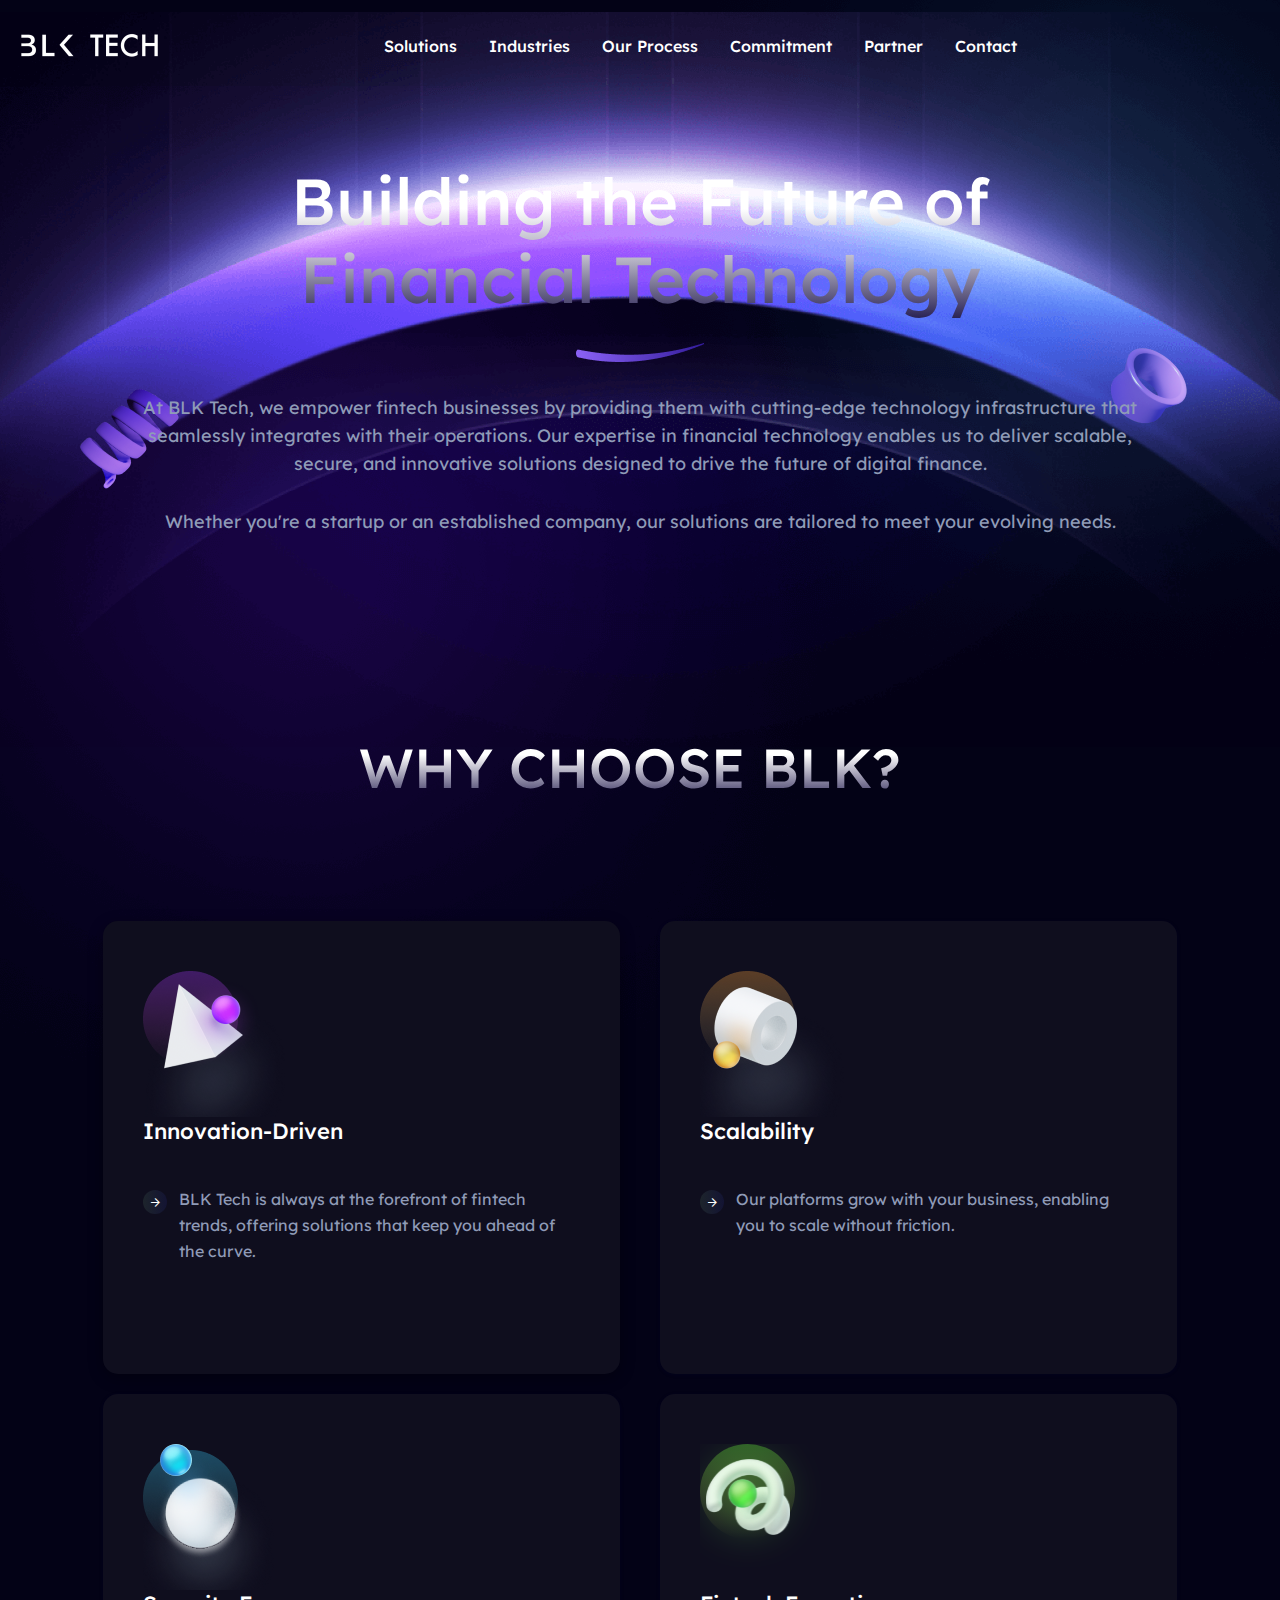
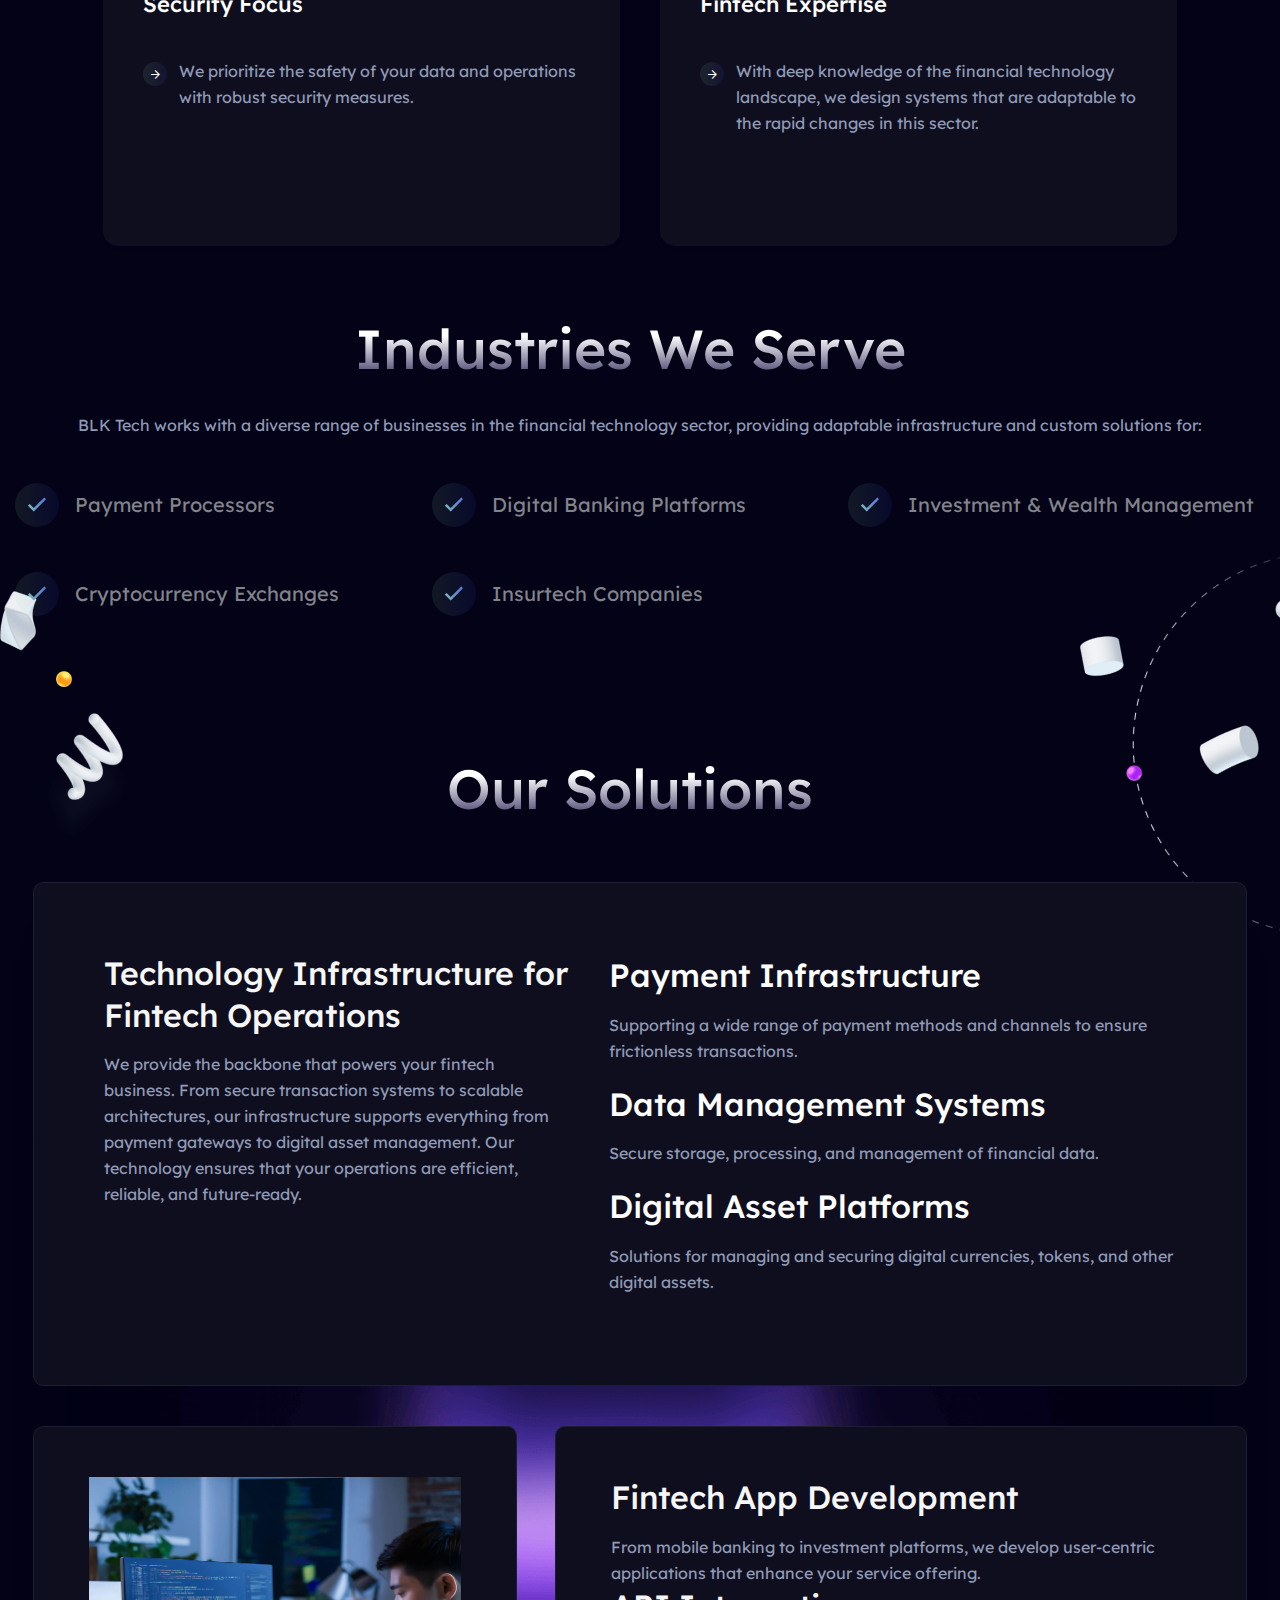
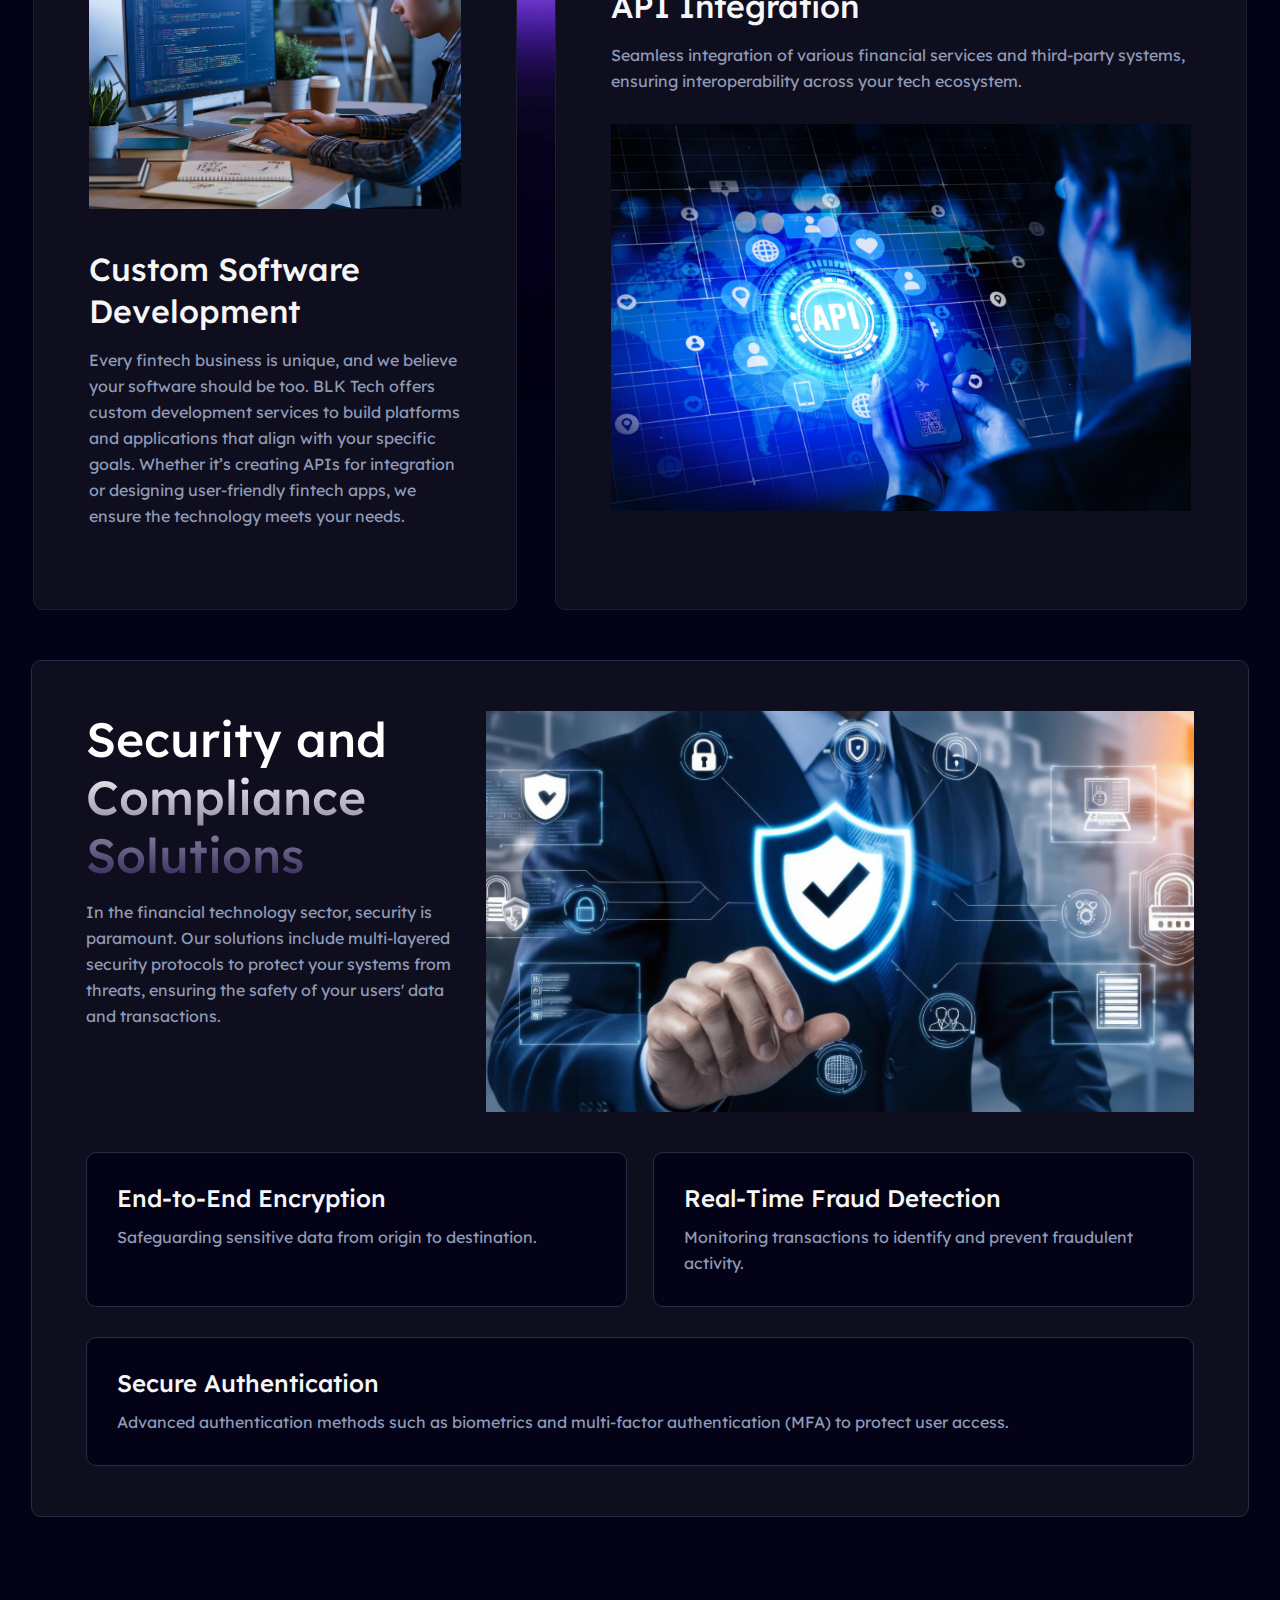
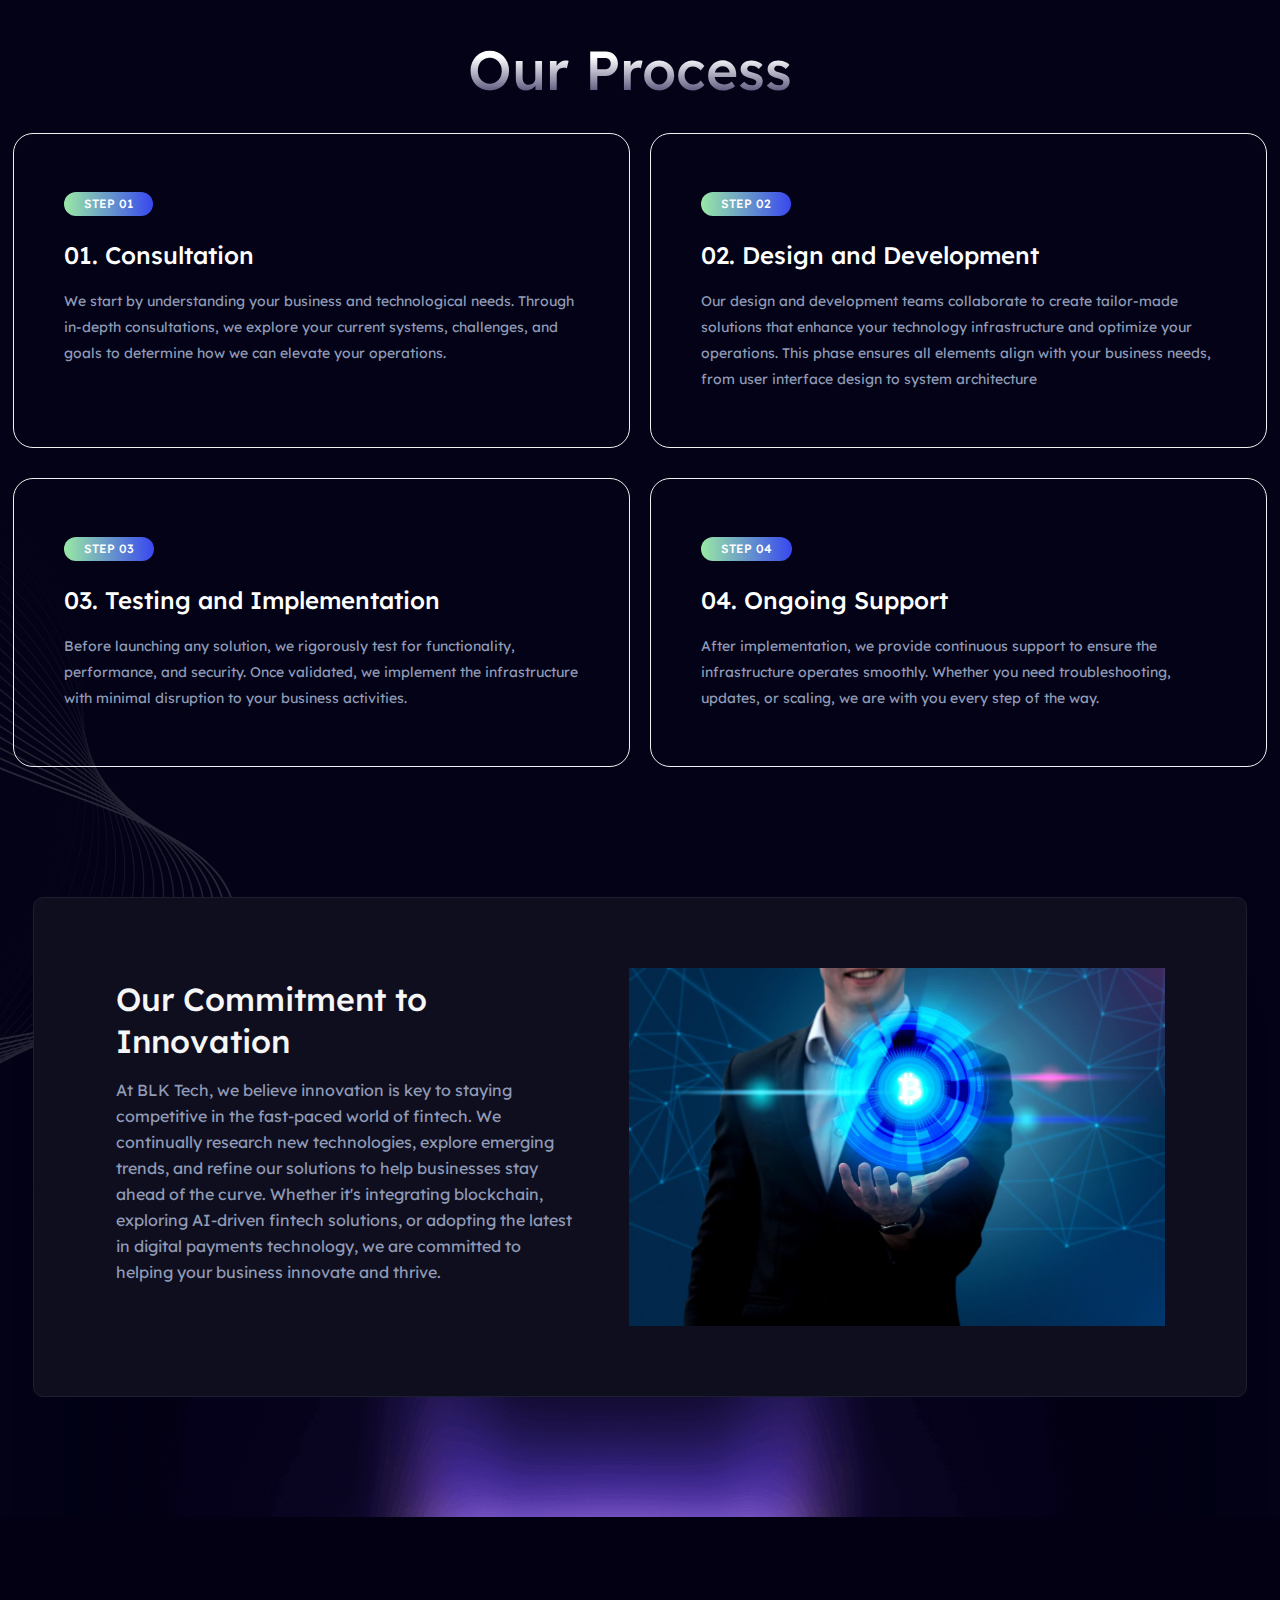
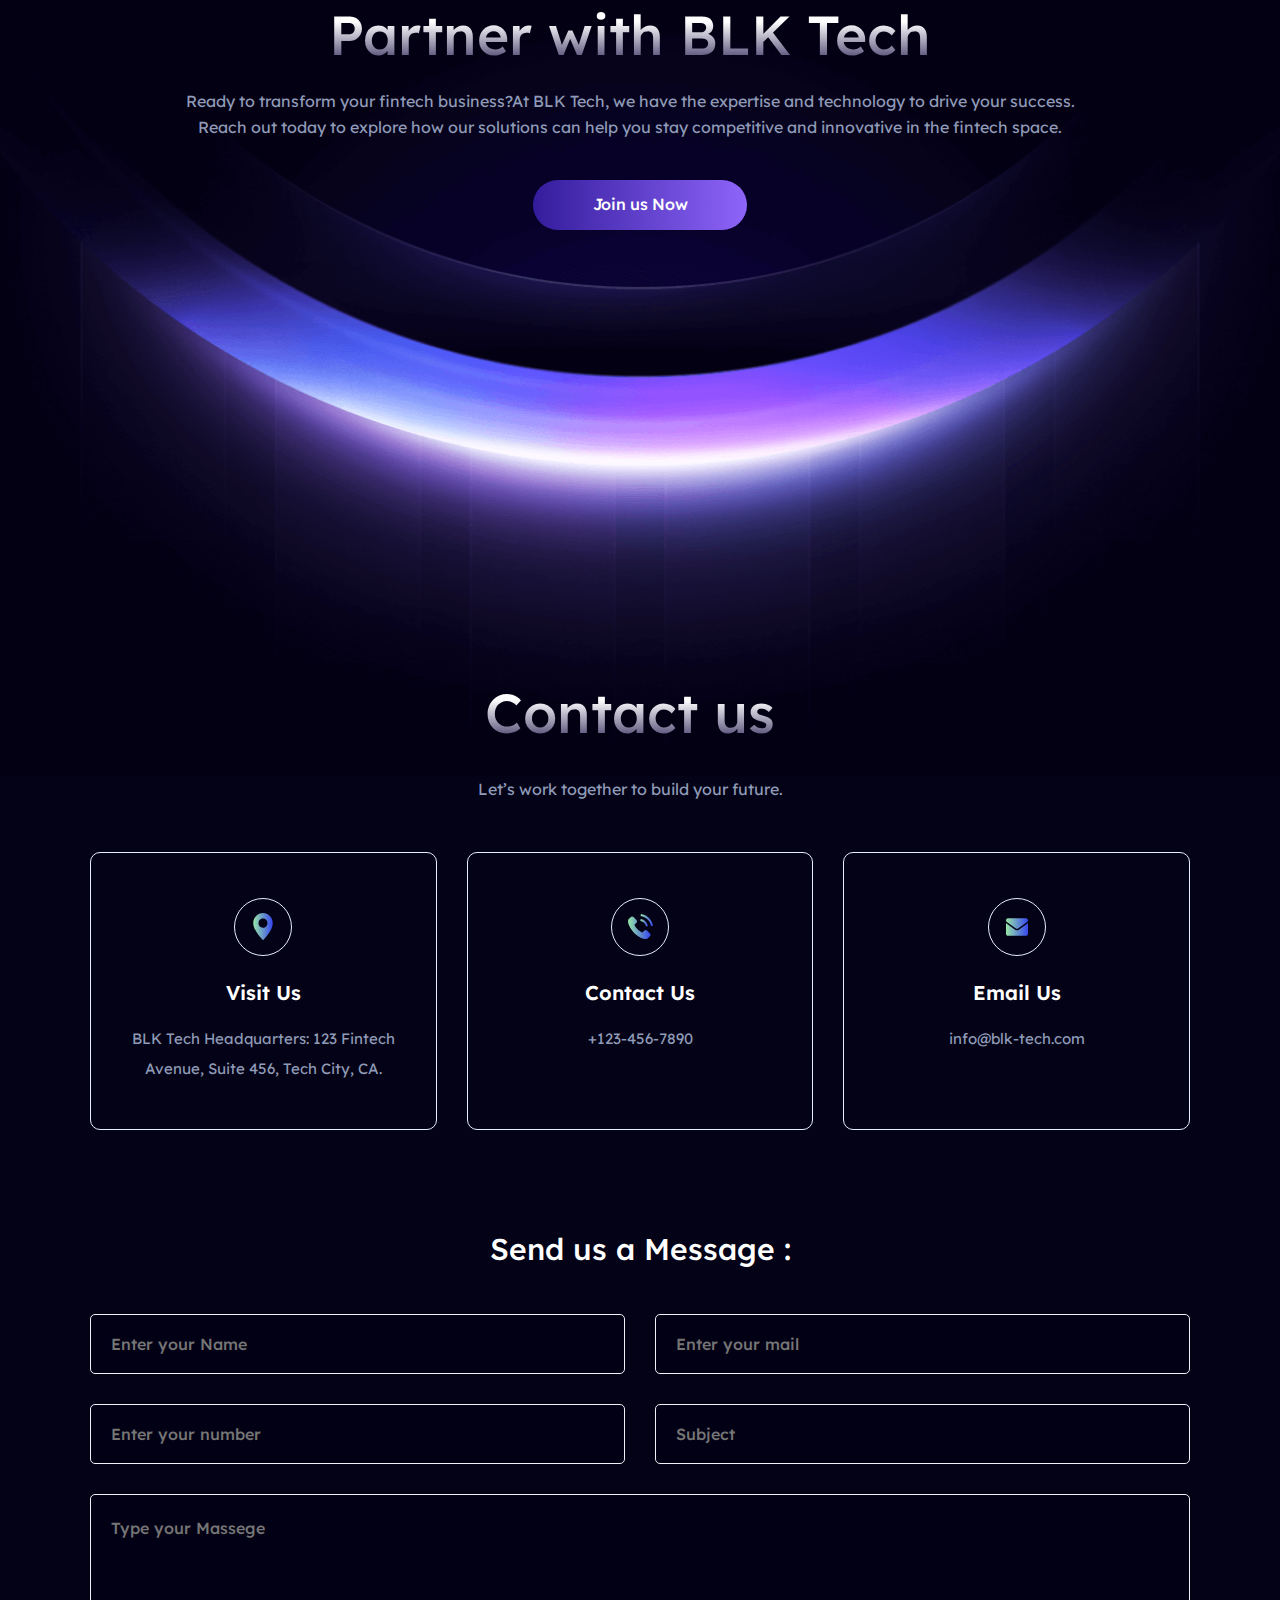
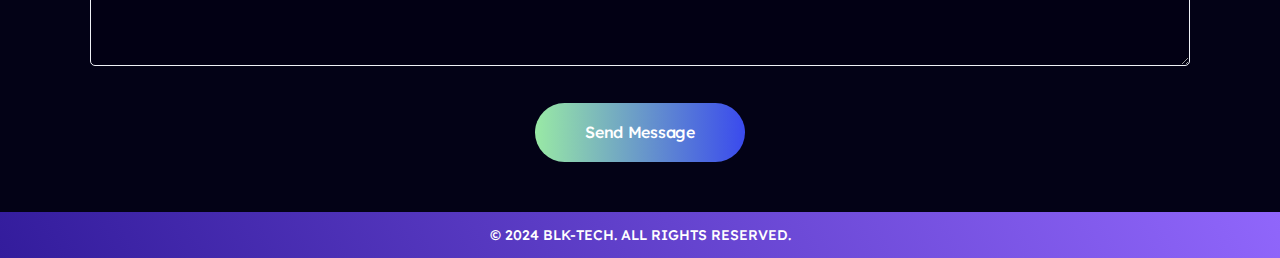
==== commit 18825600: "icon" ====
--- a/index.html
+++ b/index.html
@@ -351,7 +351,7 @@
                 <div class="col-lg-6 col-md-6 mt-20">
                   <div class="feature__single">
                     <div class="icon">
-                      <img src="assets/img/icon/f_03.png" alt="" />
+                      <img src="assets/img/icon/ft_05.svg" alt="" />
                     </div>
                     <h3 style="color: white">Fintech Expertise</h3>
                     <ul class="feature__list mb-40">
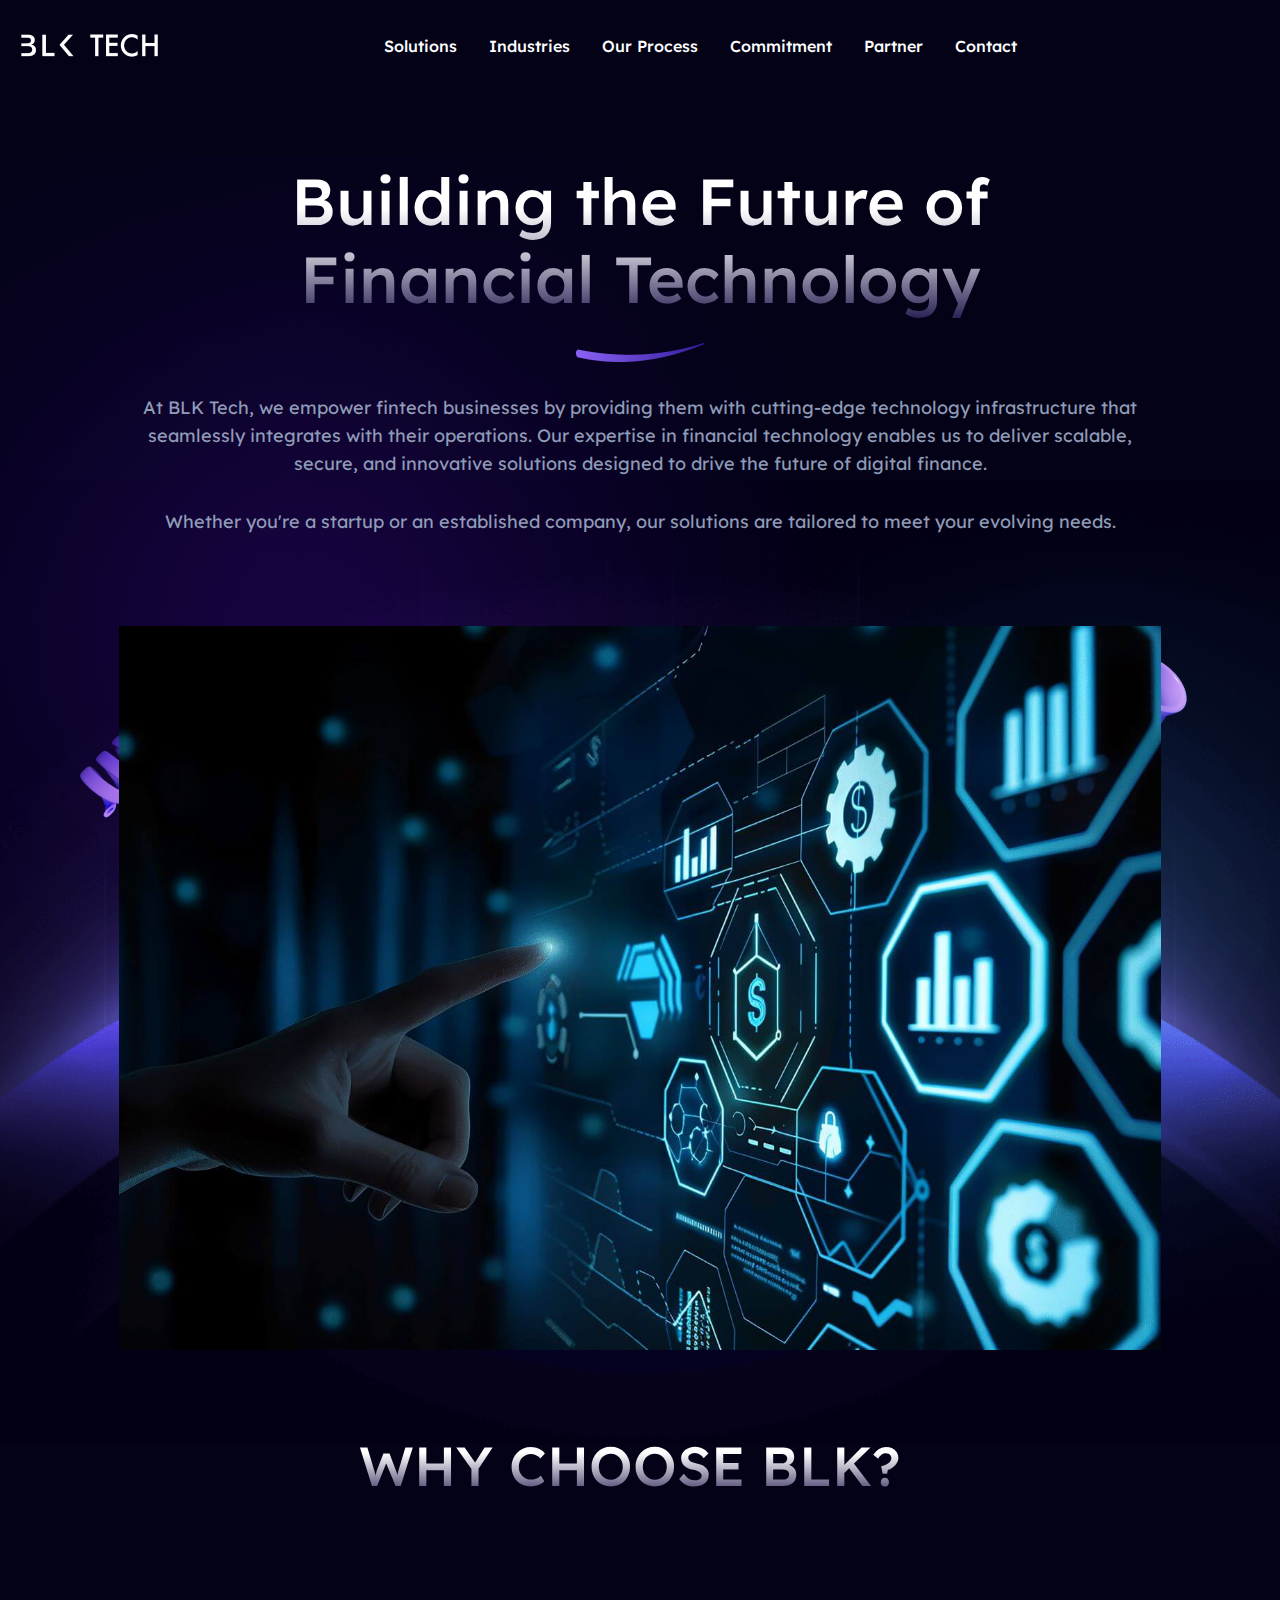
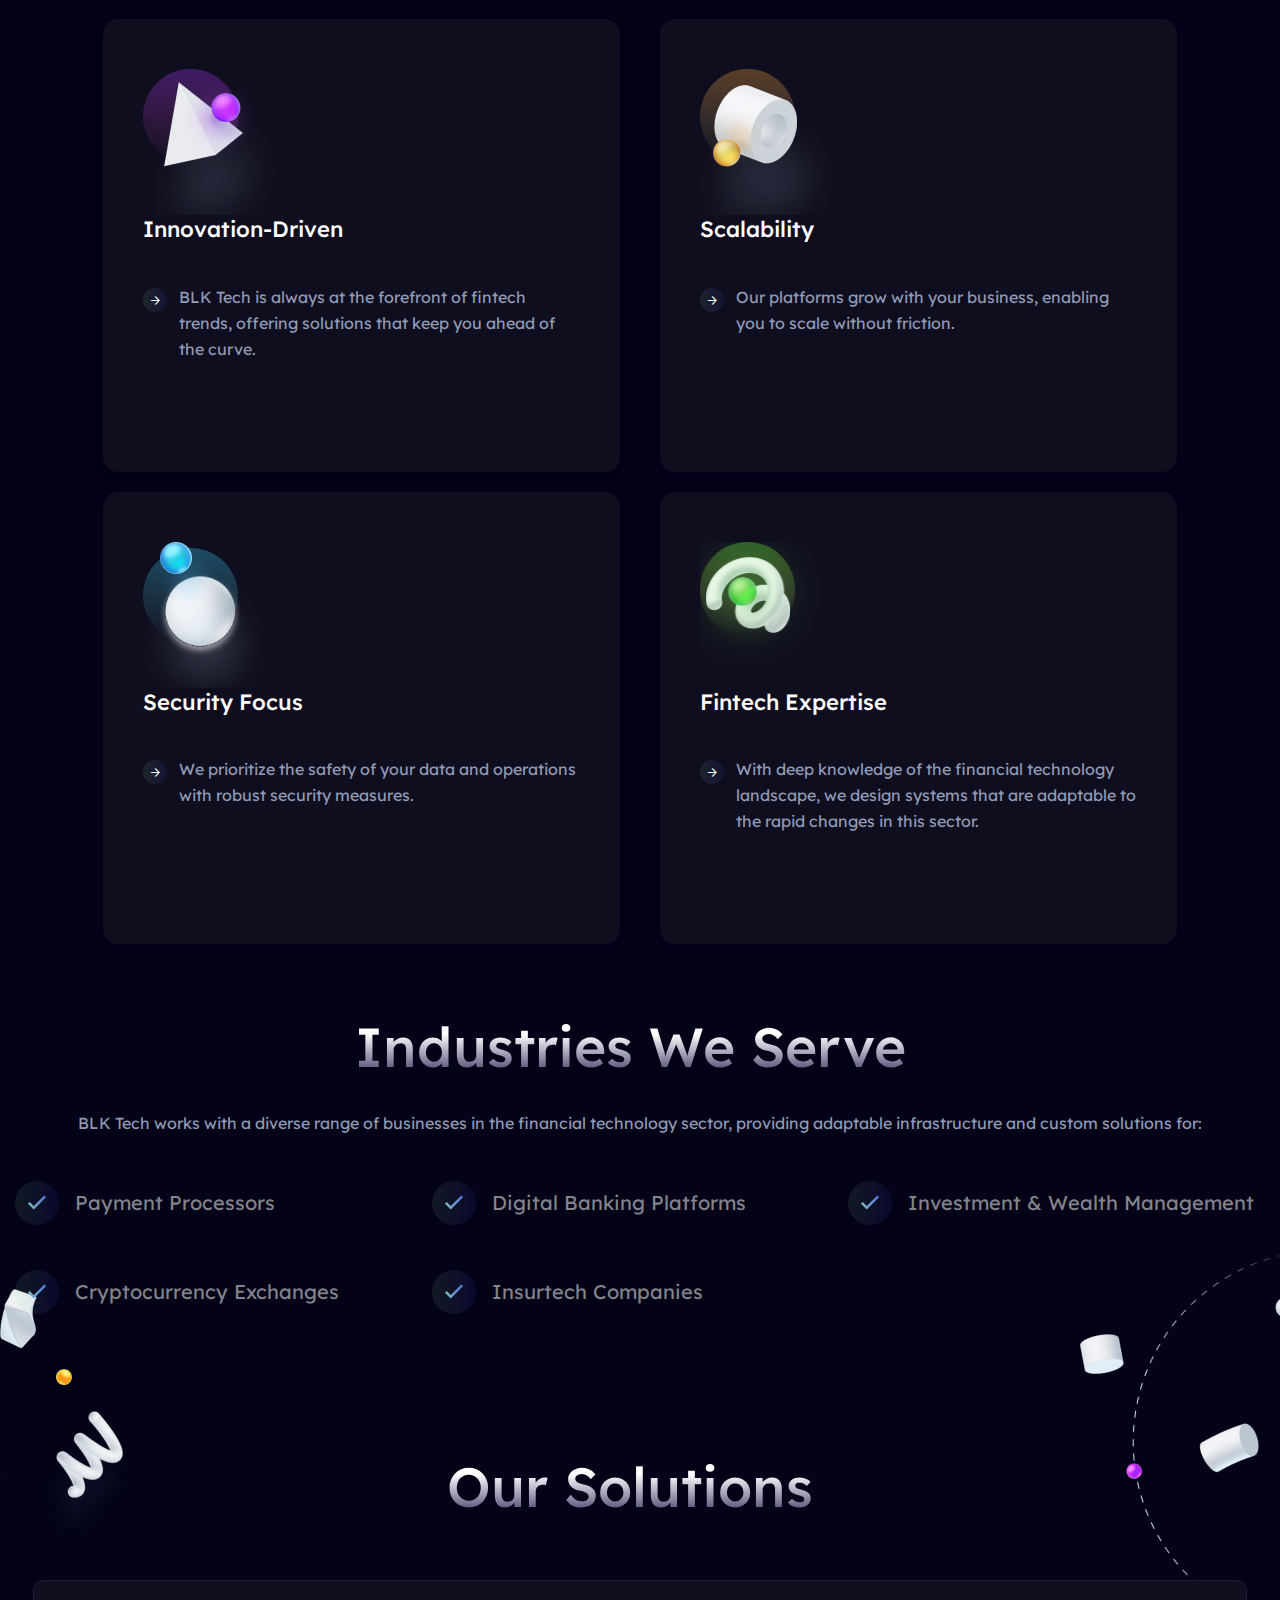
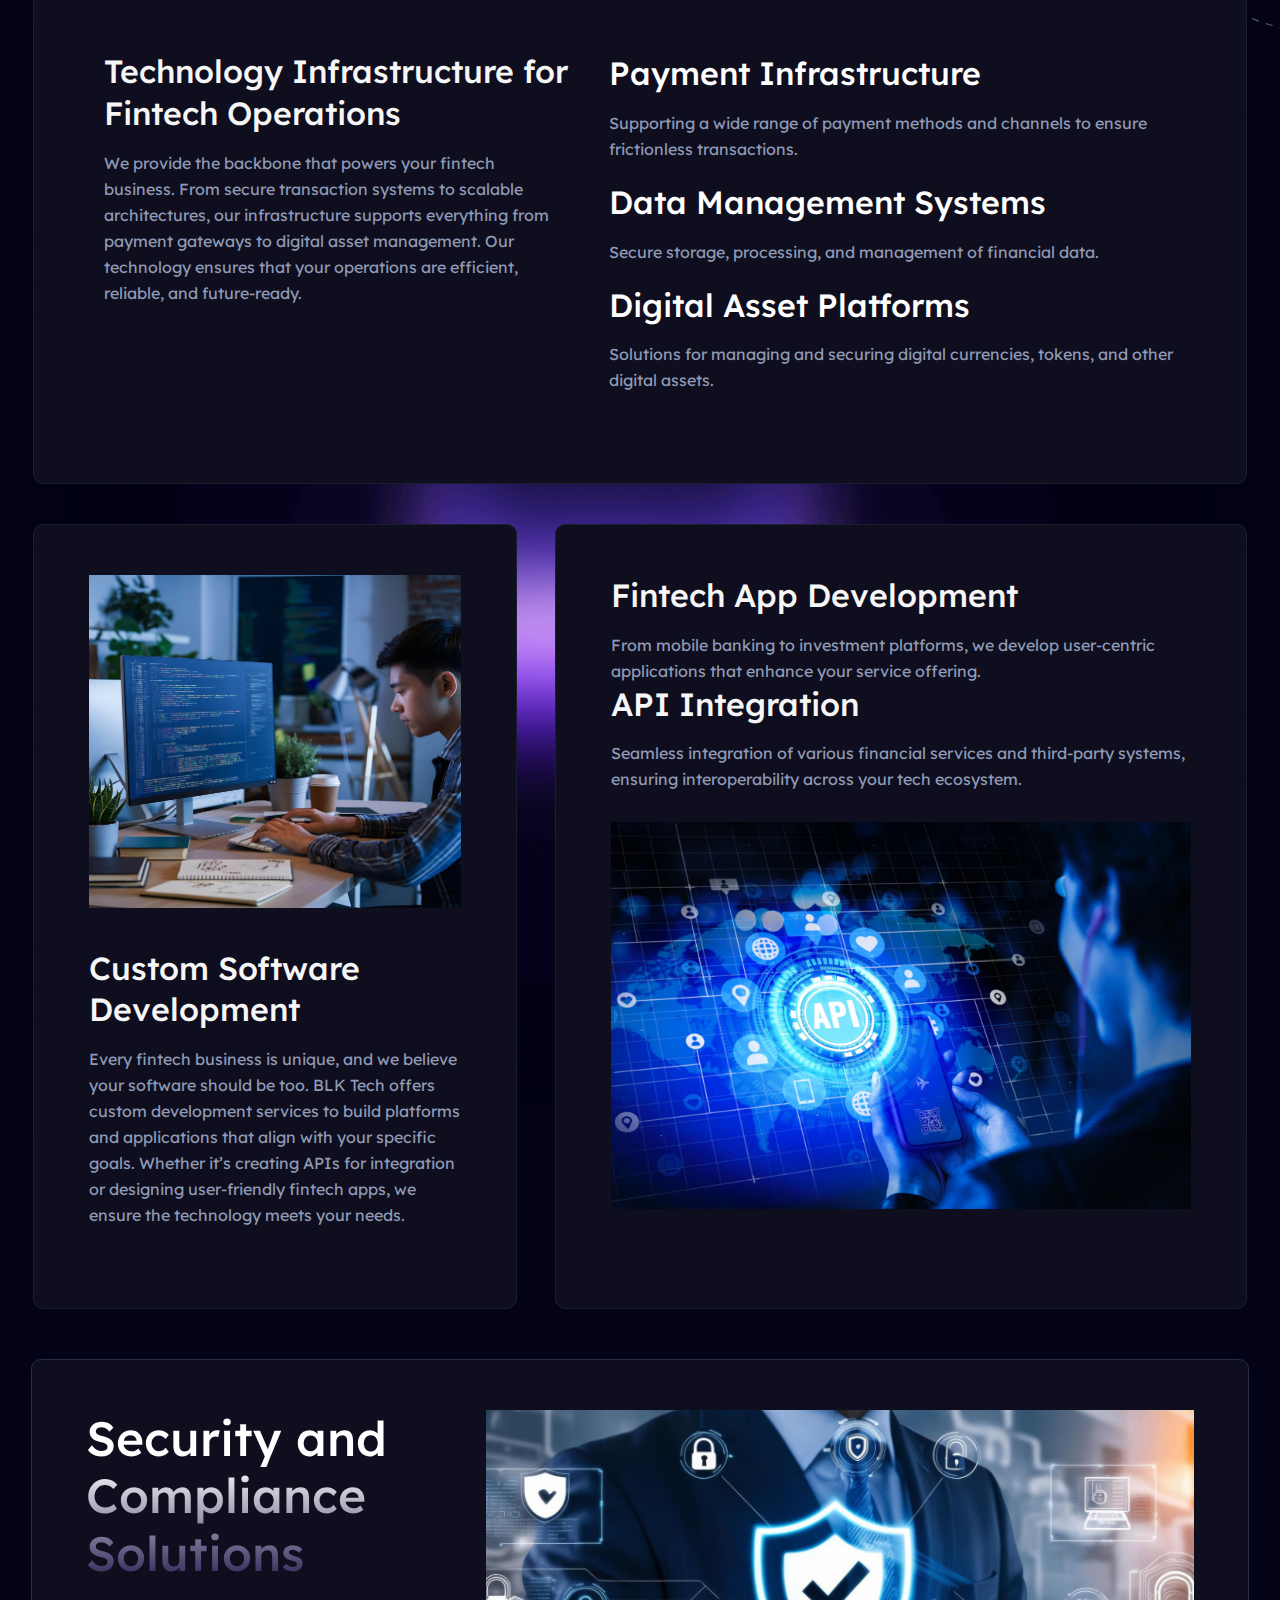
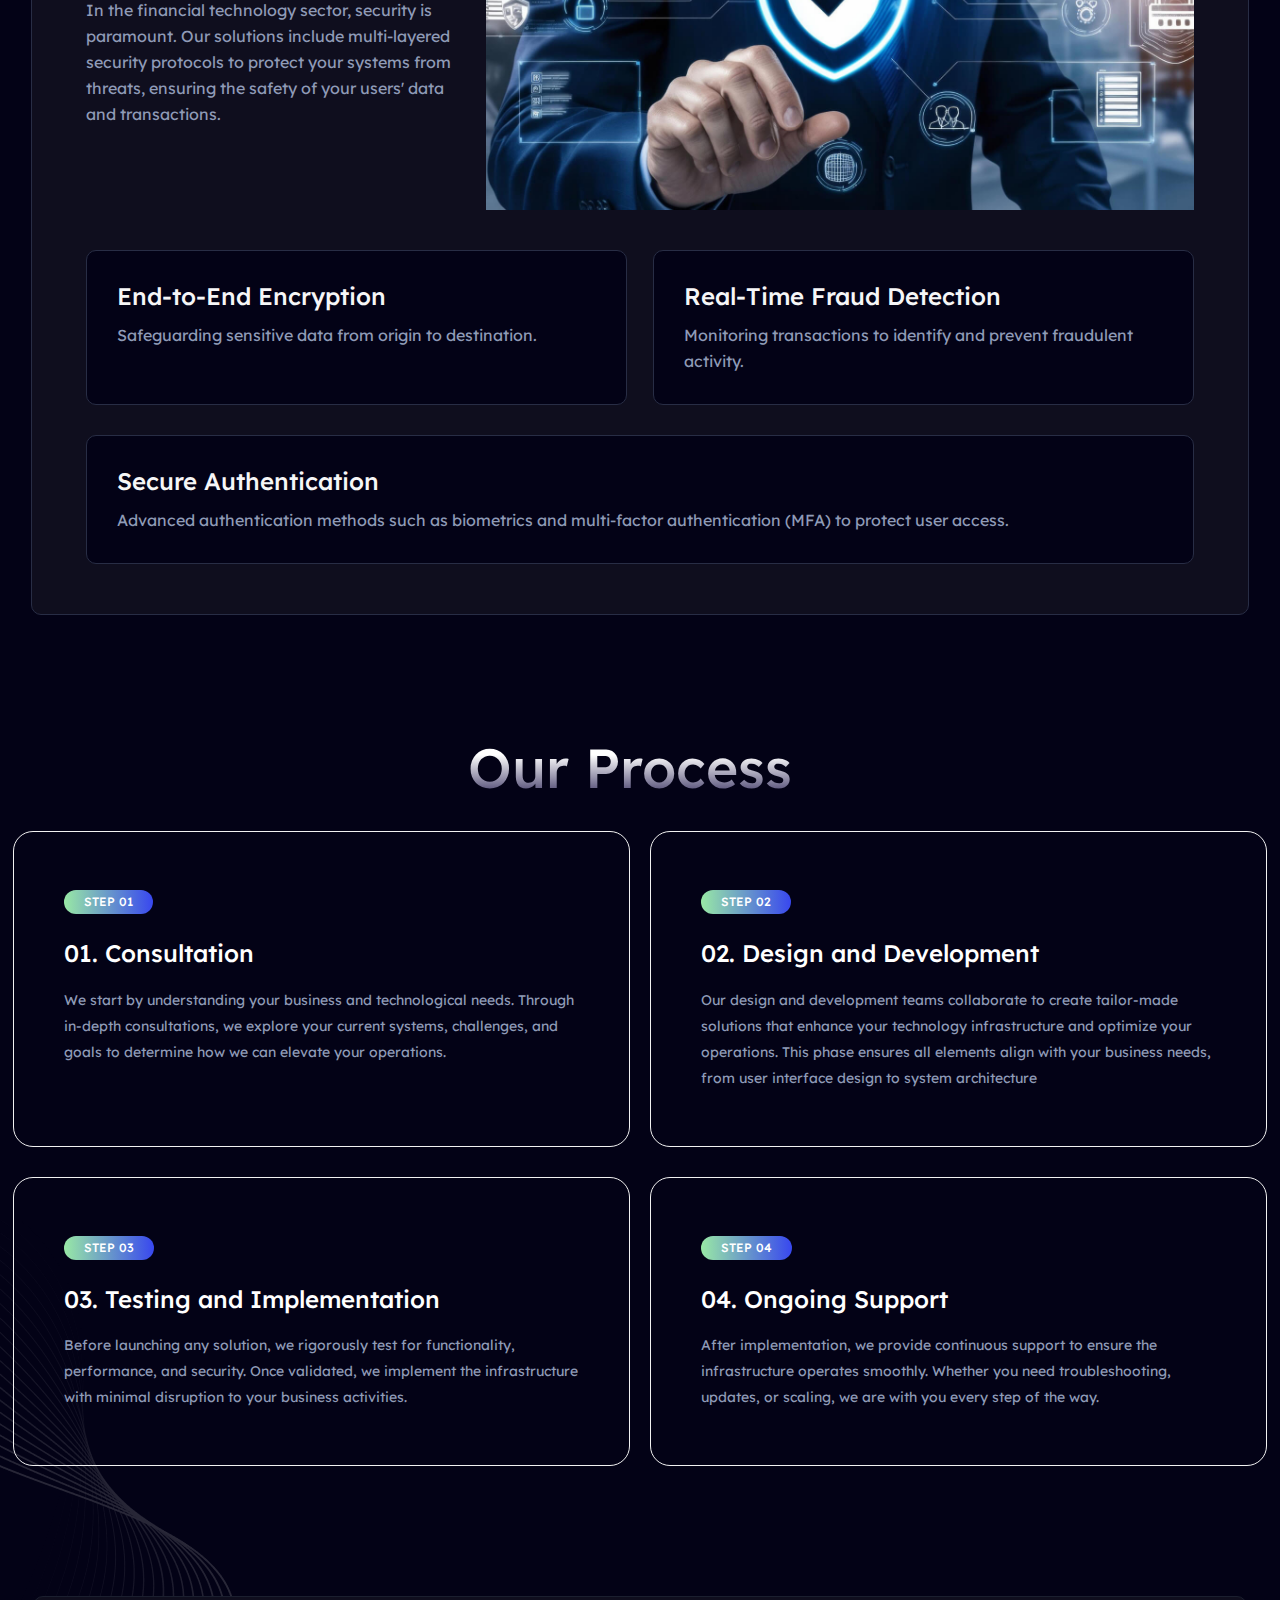
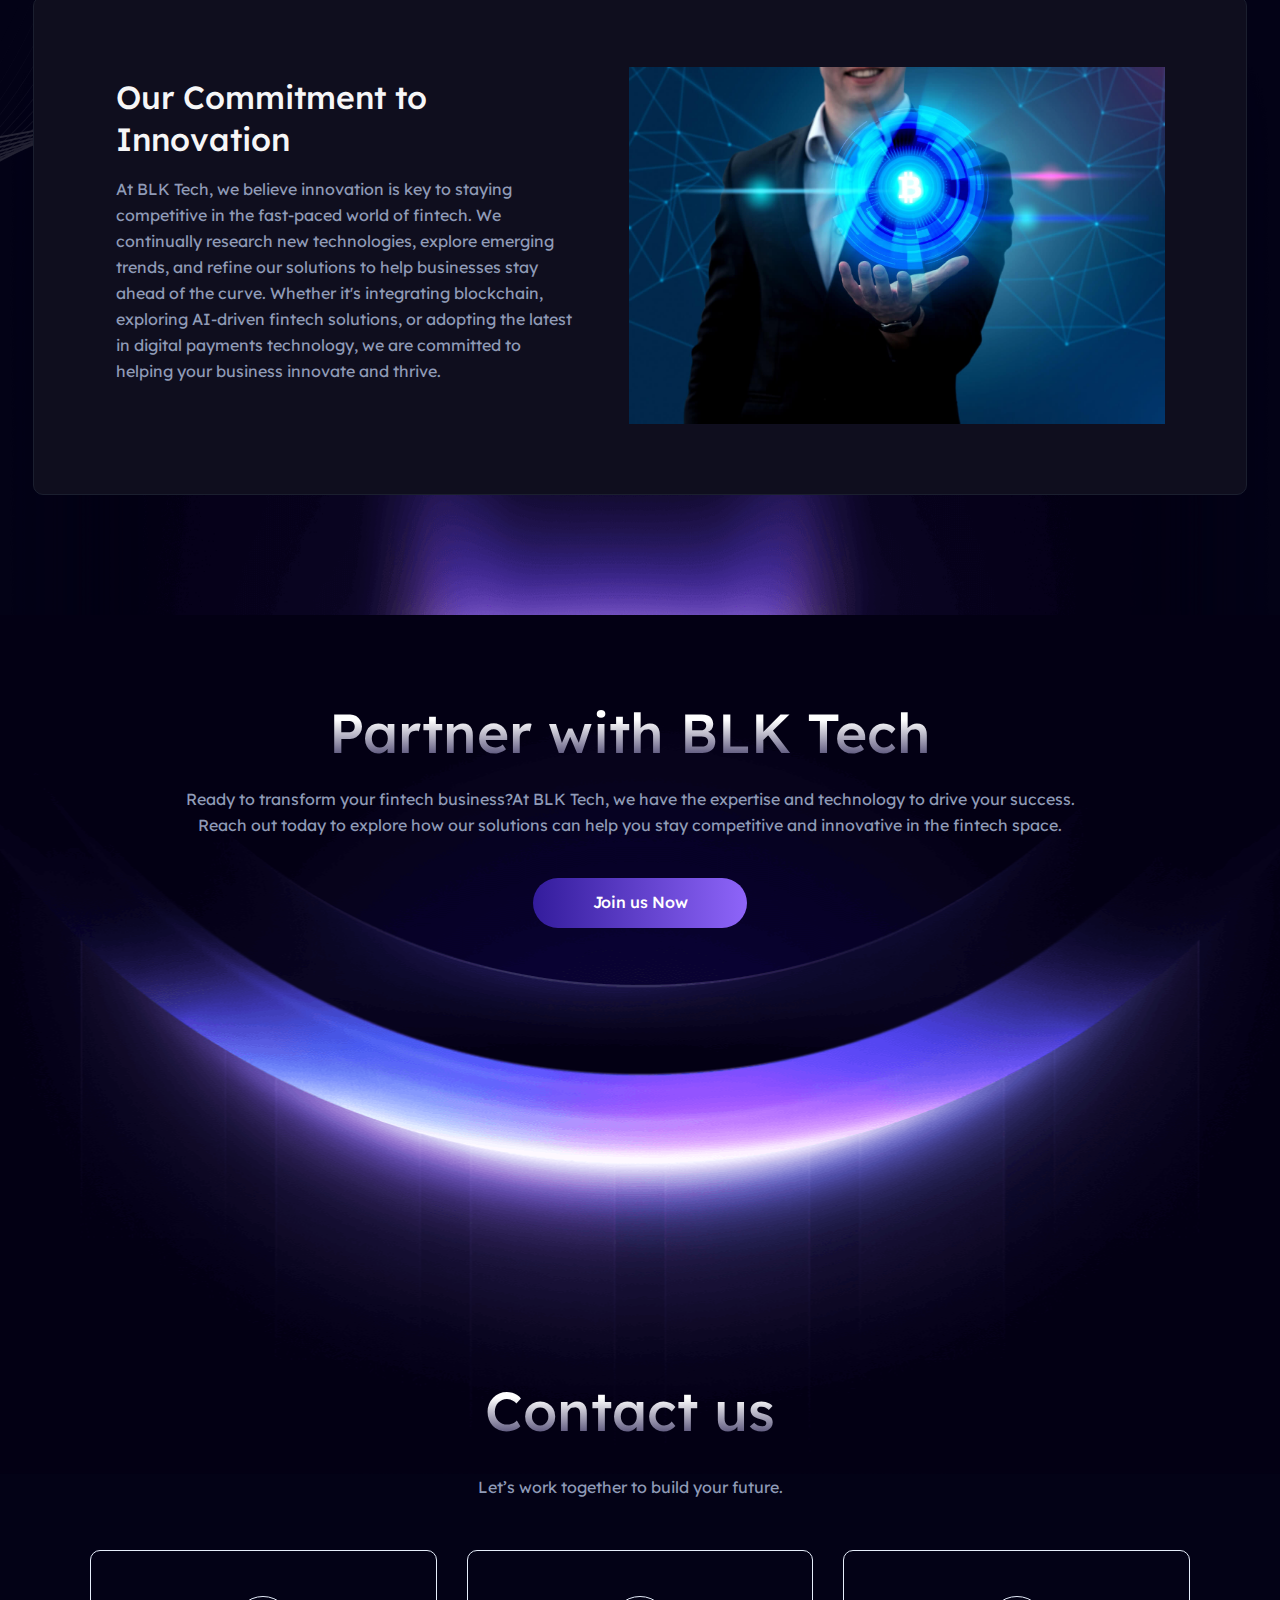
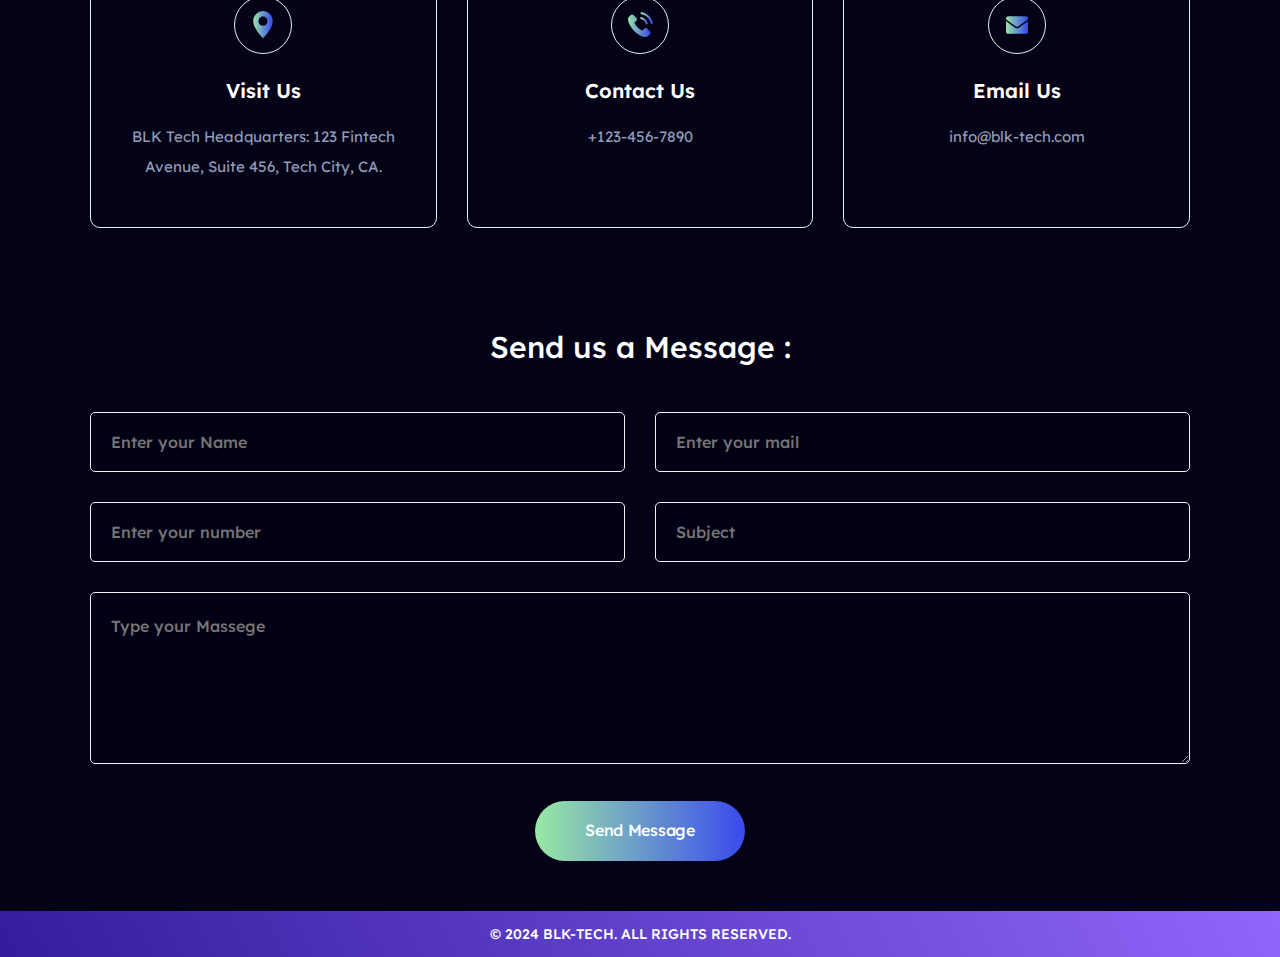
==== commit 9a9c51a8: "Merge branch 'main' of https://github.com/deepakpathak-prog/blktech" ====
--- a/index.html
+++ b/index.html
@@ -220,7 +220,10 @@
                     data-wow-delay="400ms"
                     data-wow-duration=".5s"
                   >
-                    <img src="assets/img/hero/hero_section.jpg" alt="" />
+                    <img
+                      src="assets/img/hero/photo-person-interacting-with-technology-interface-featuring-financial-data-symbols.jpg"
+                      alt=""
+                    />
                   </div>
                 </div>
               </div>
